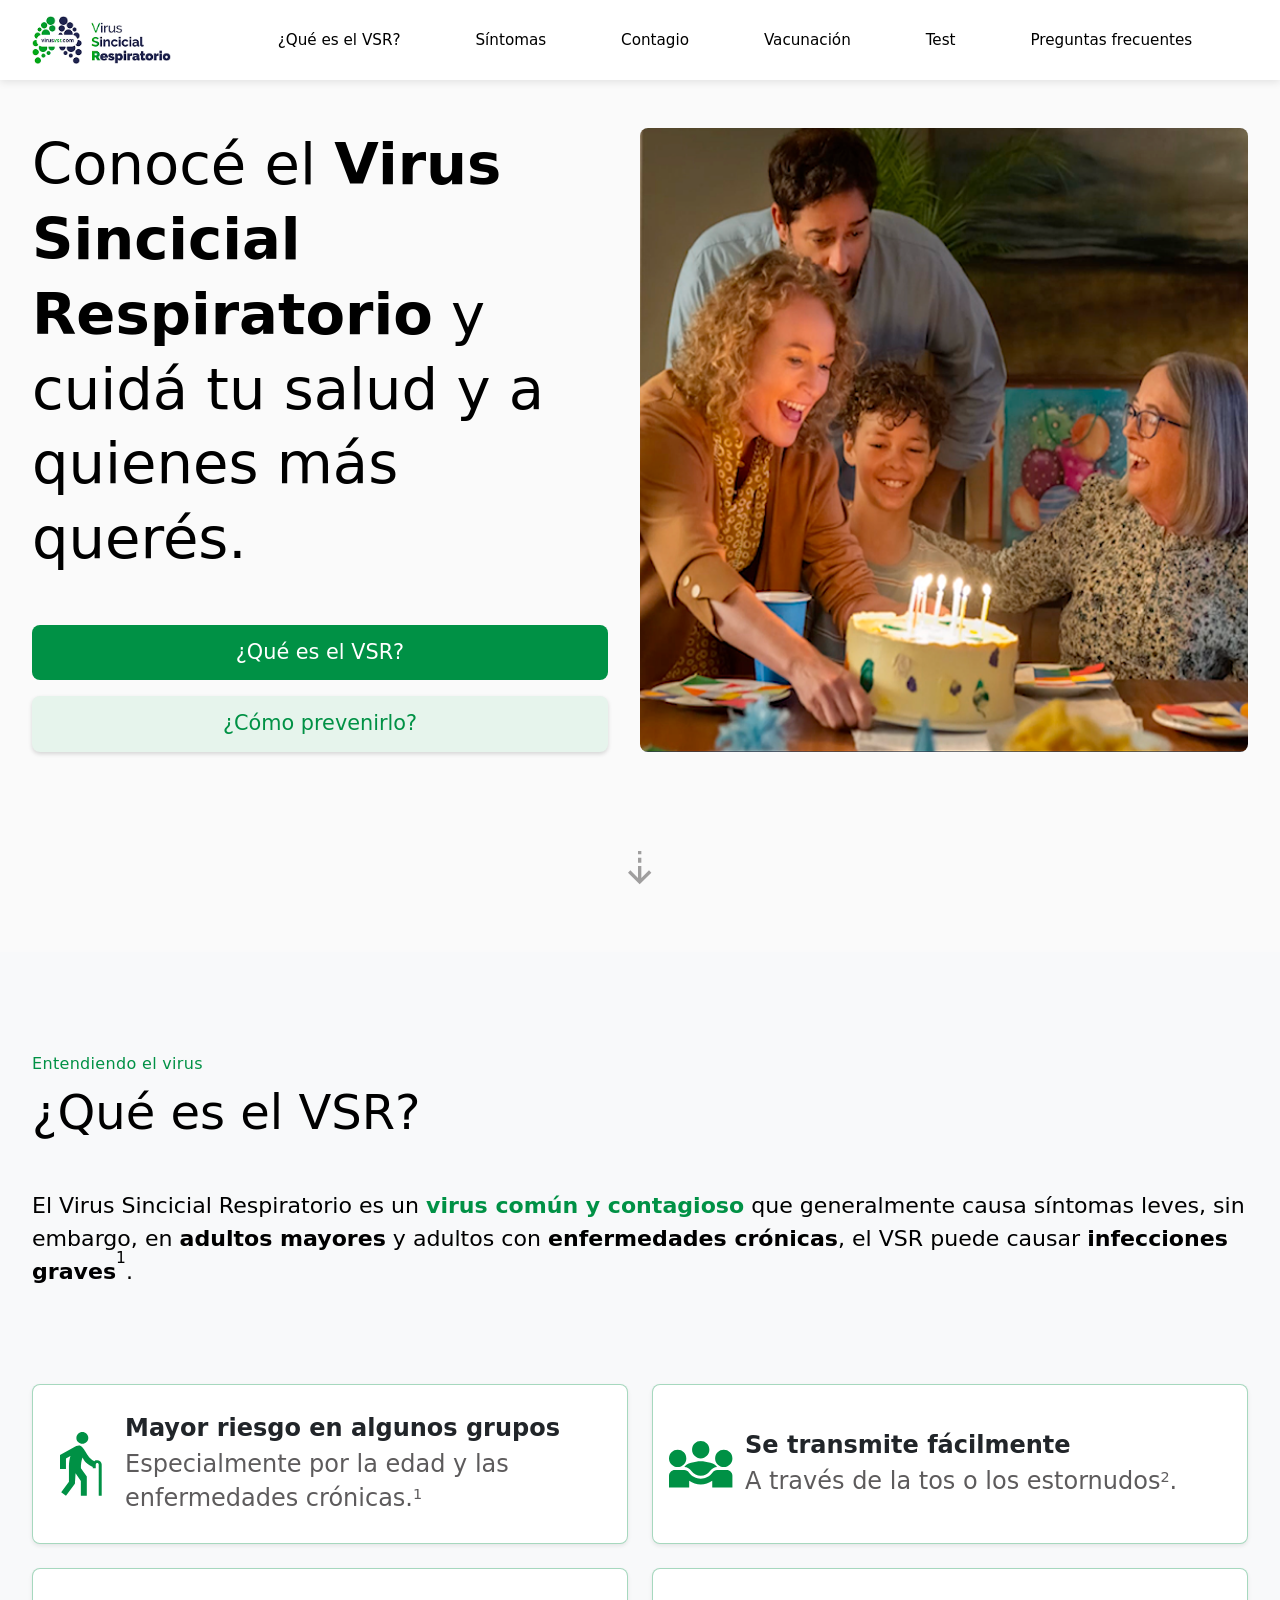
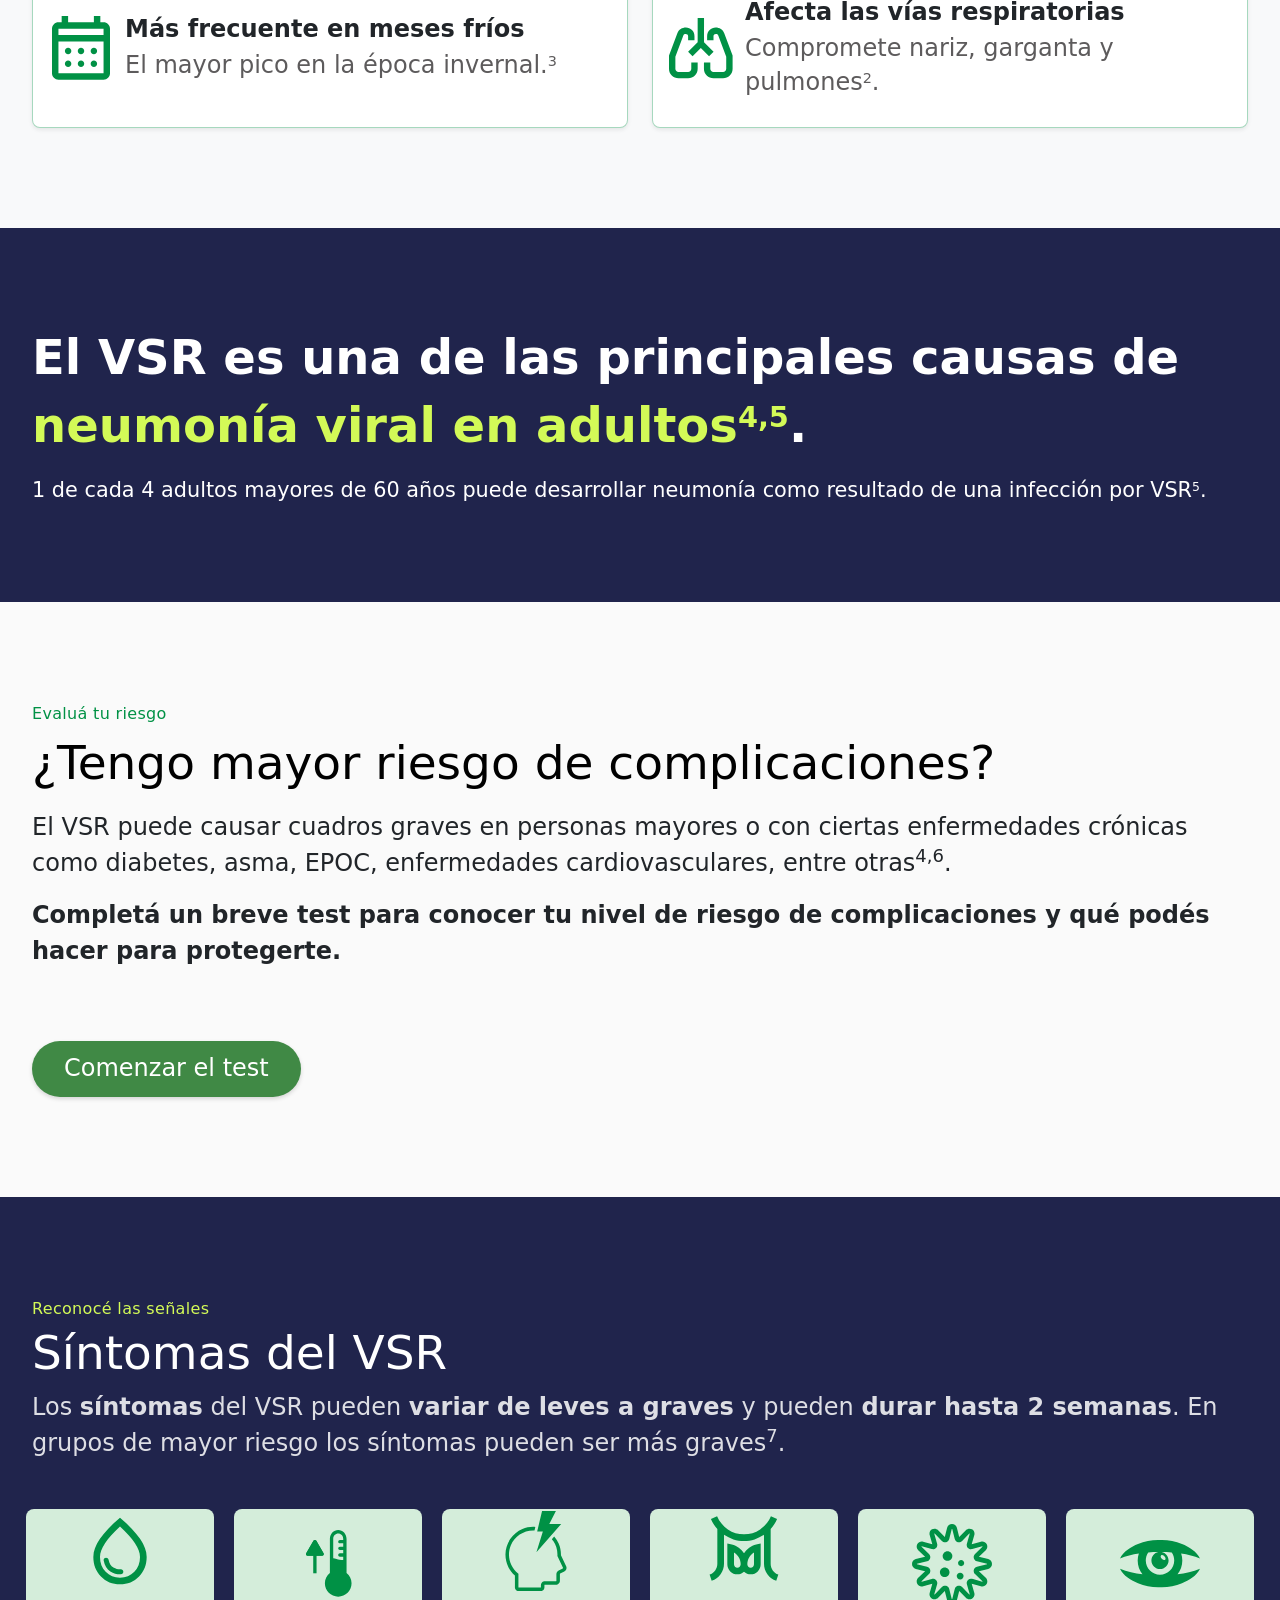
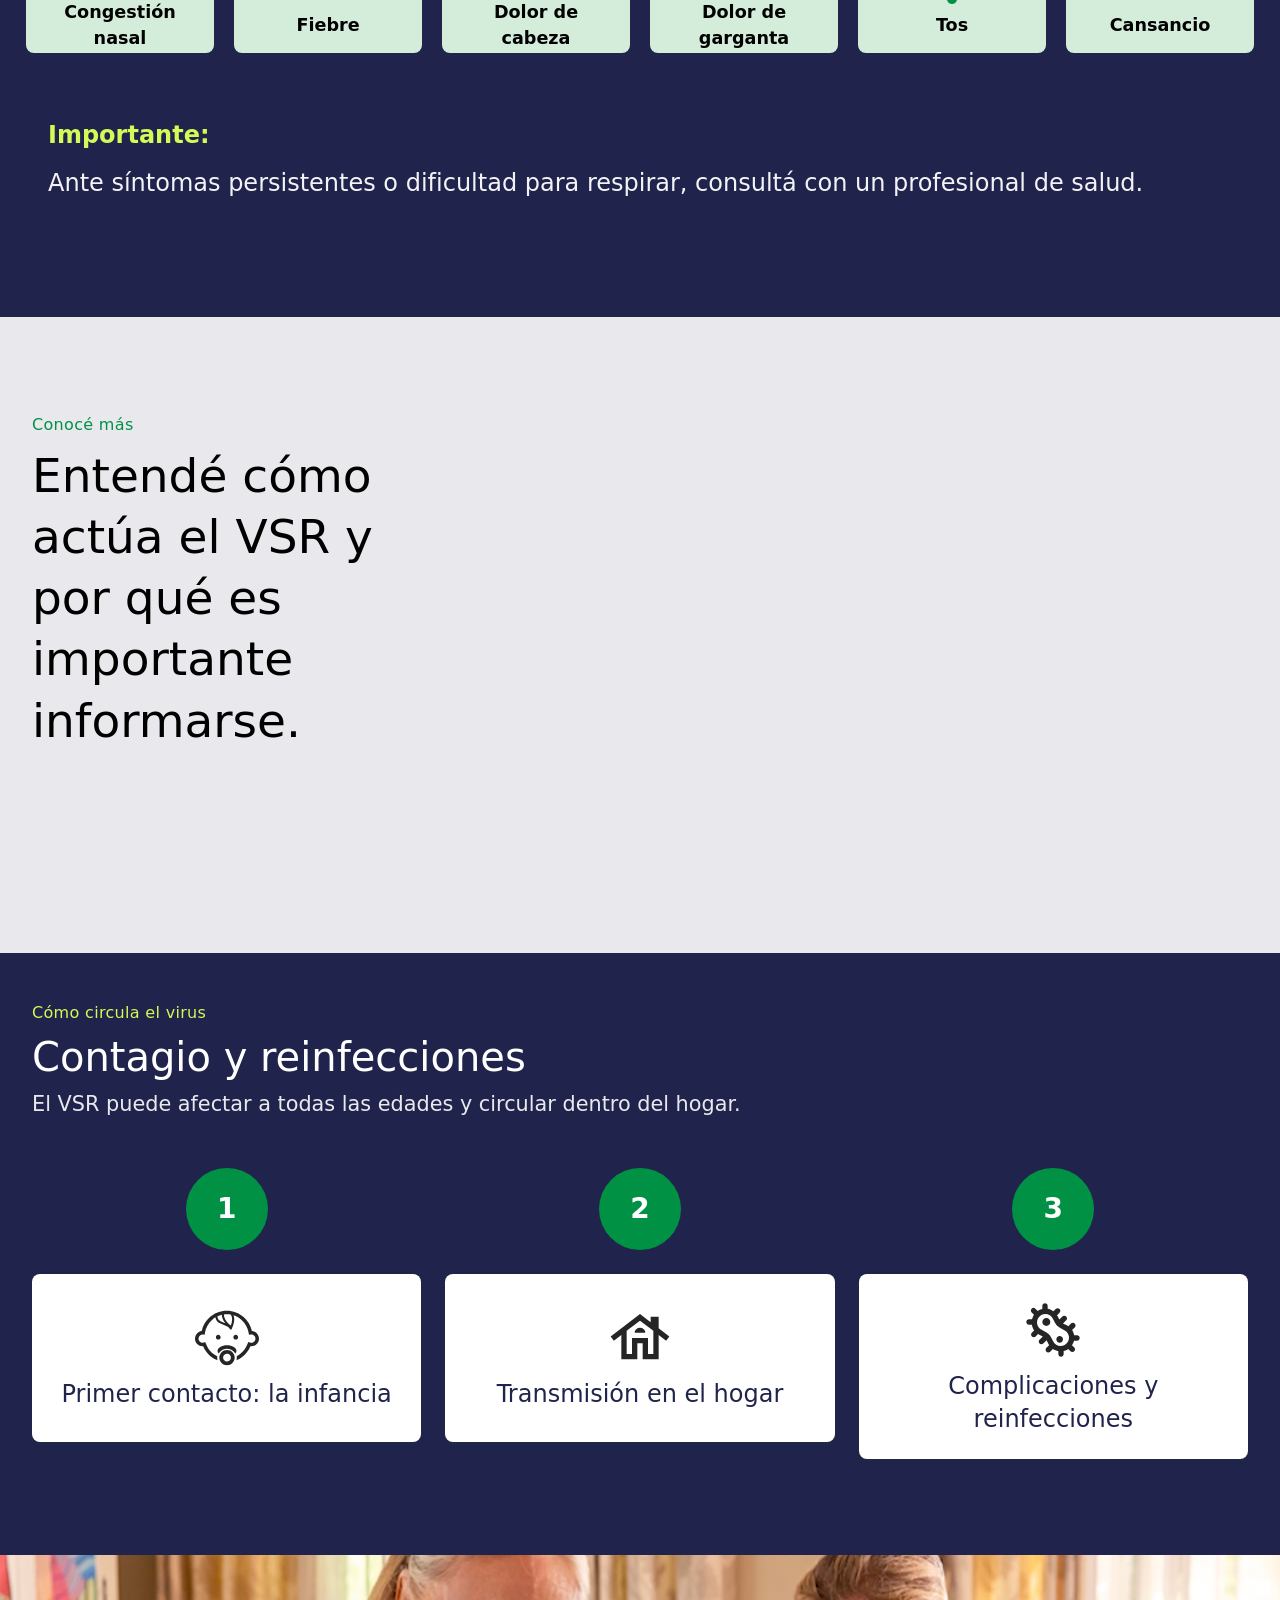
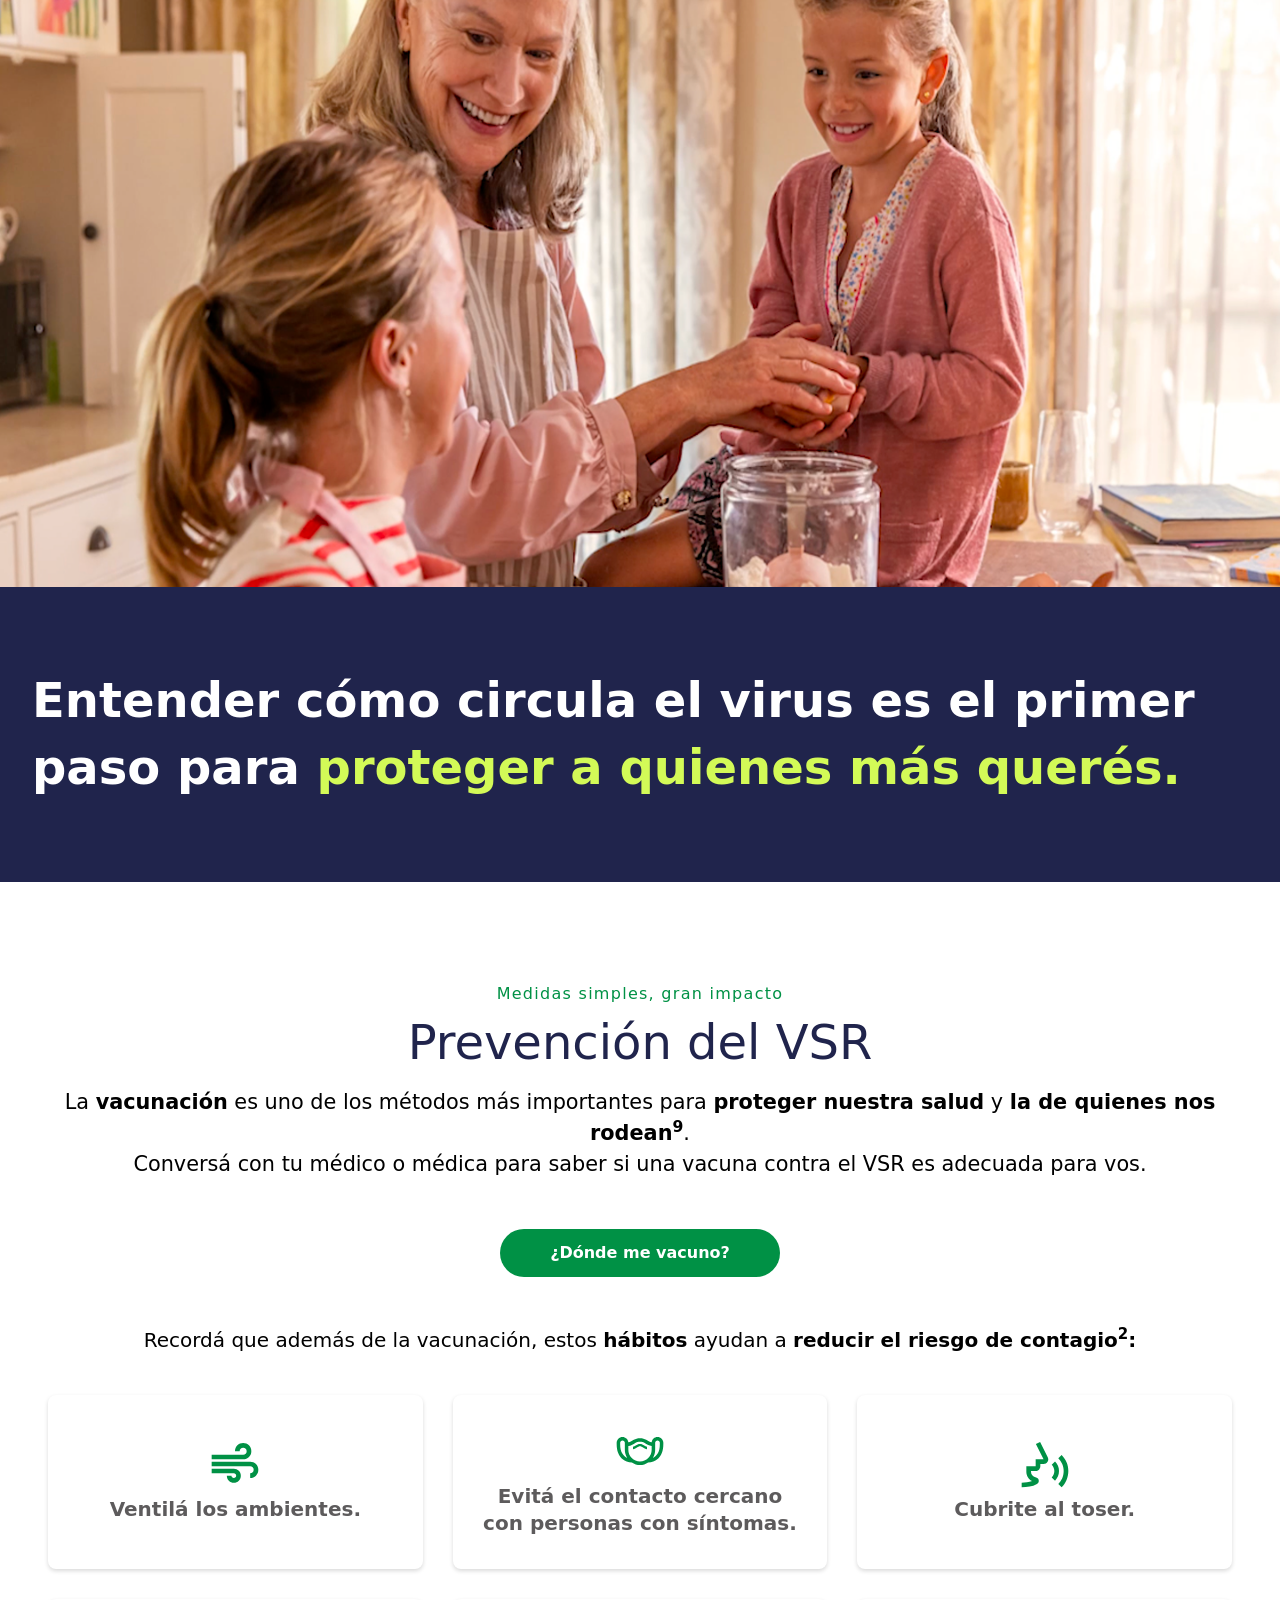
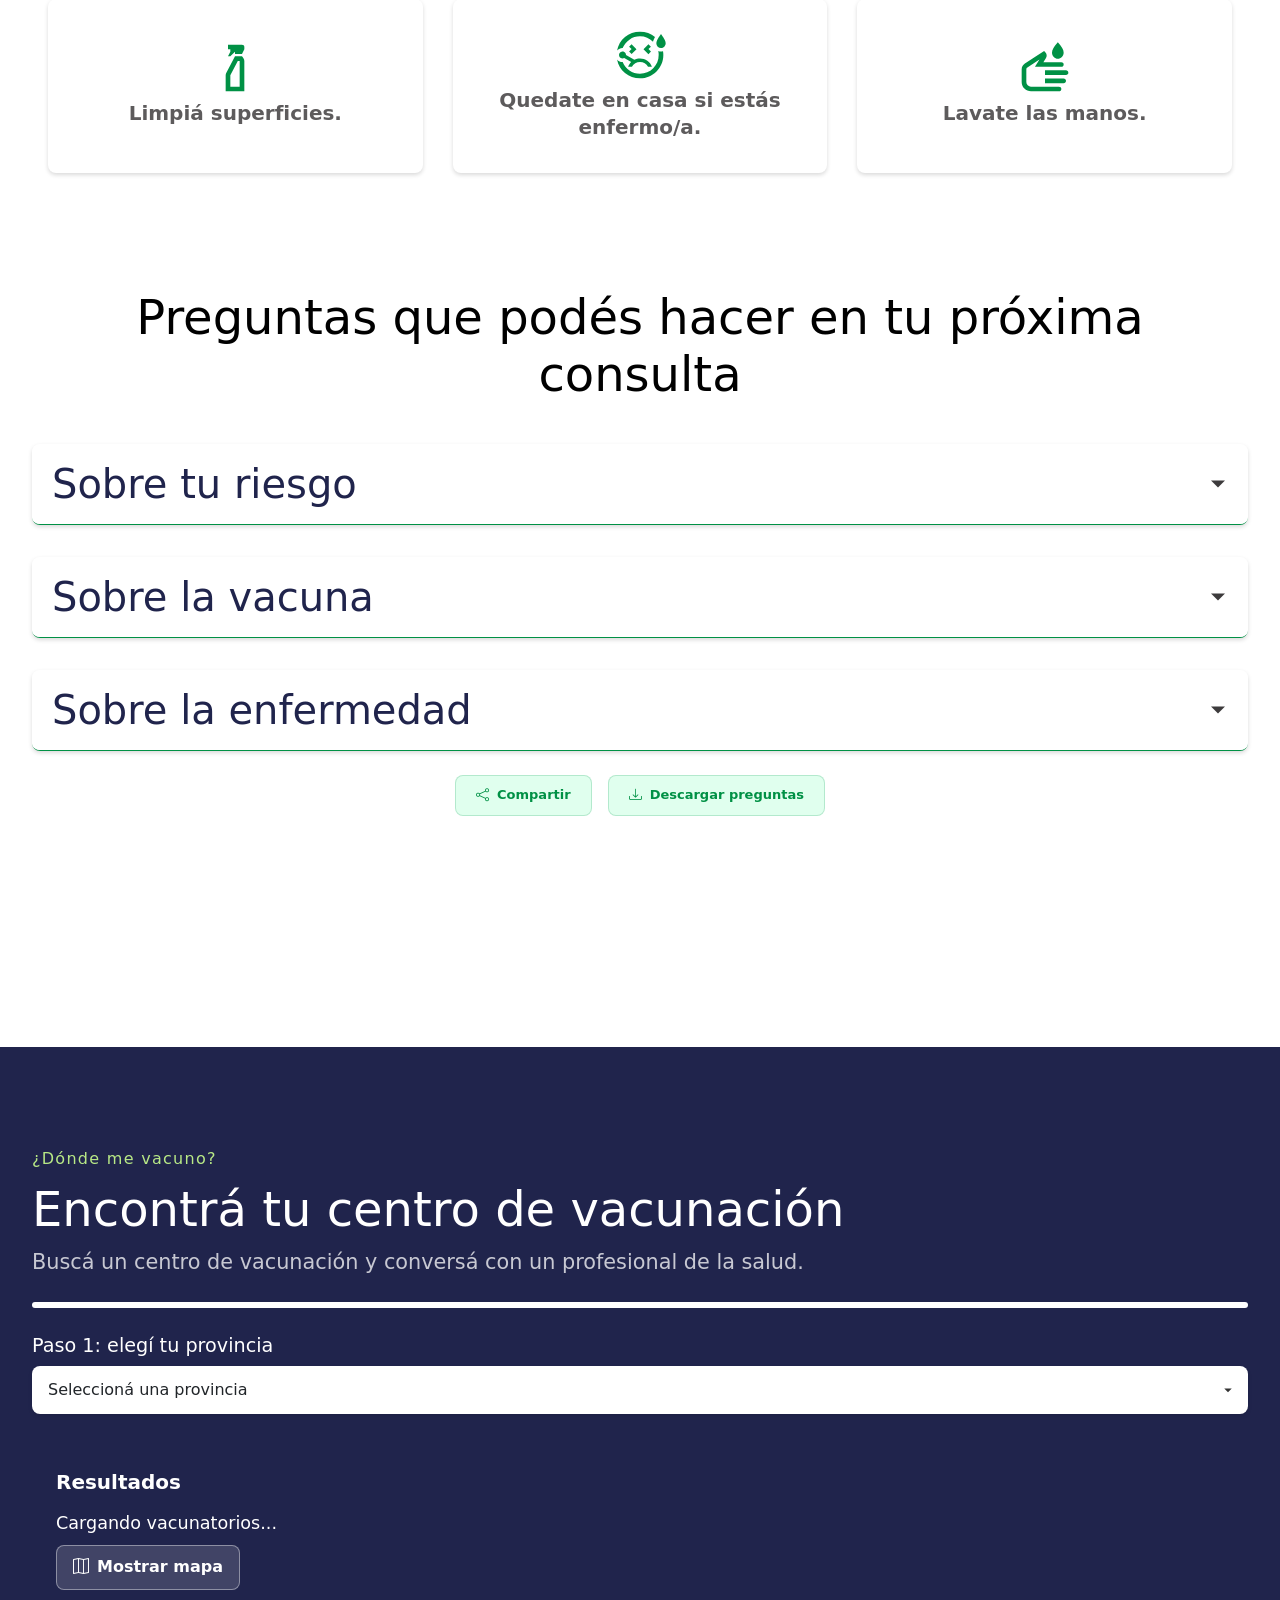
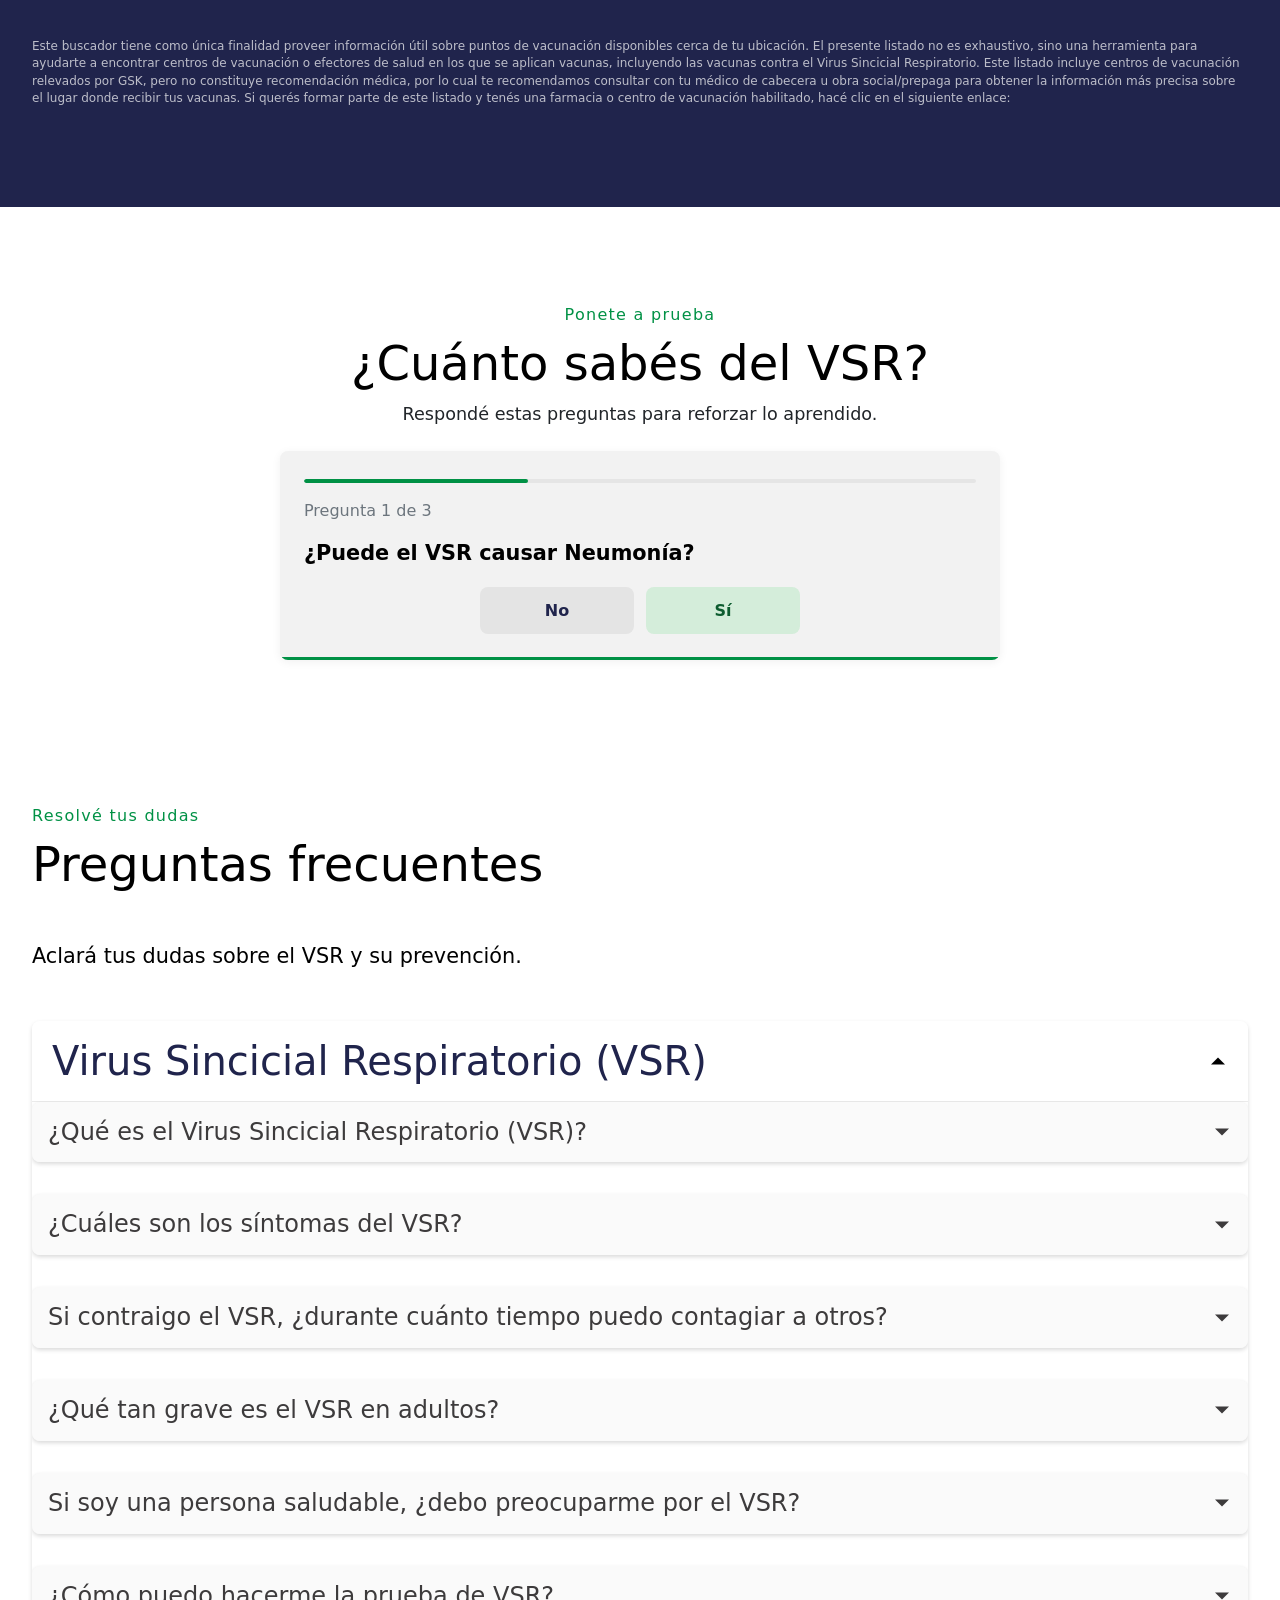
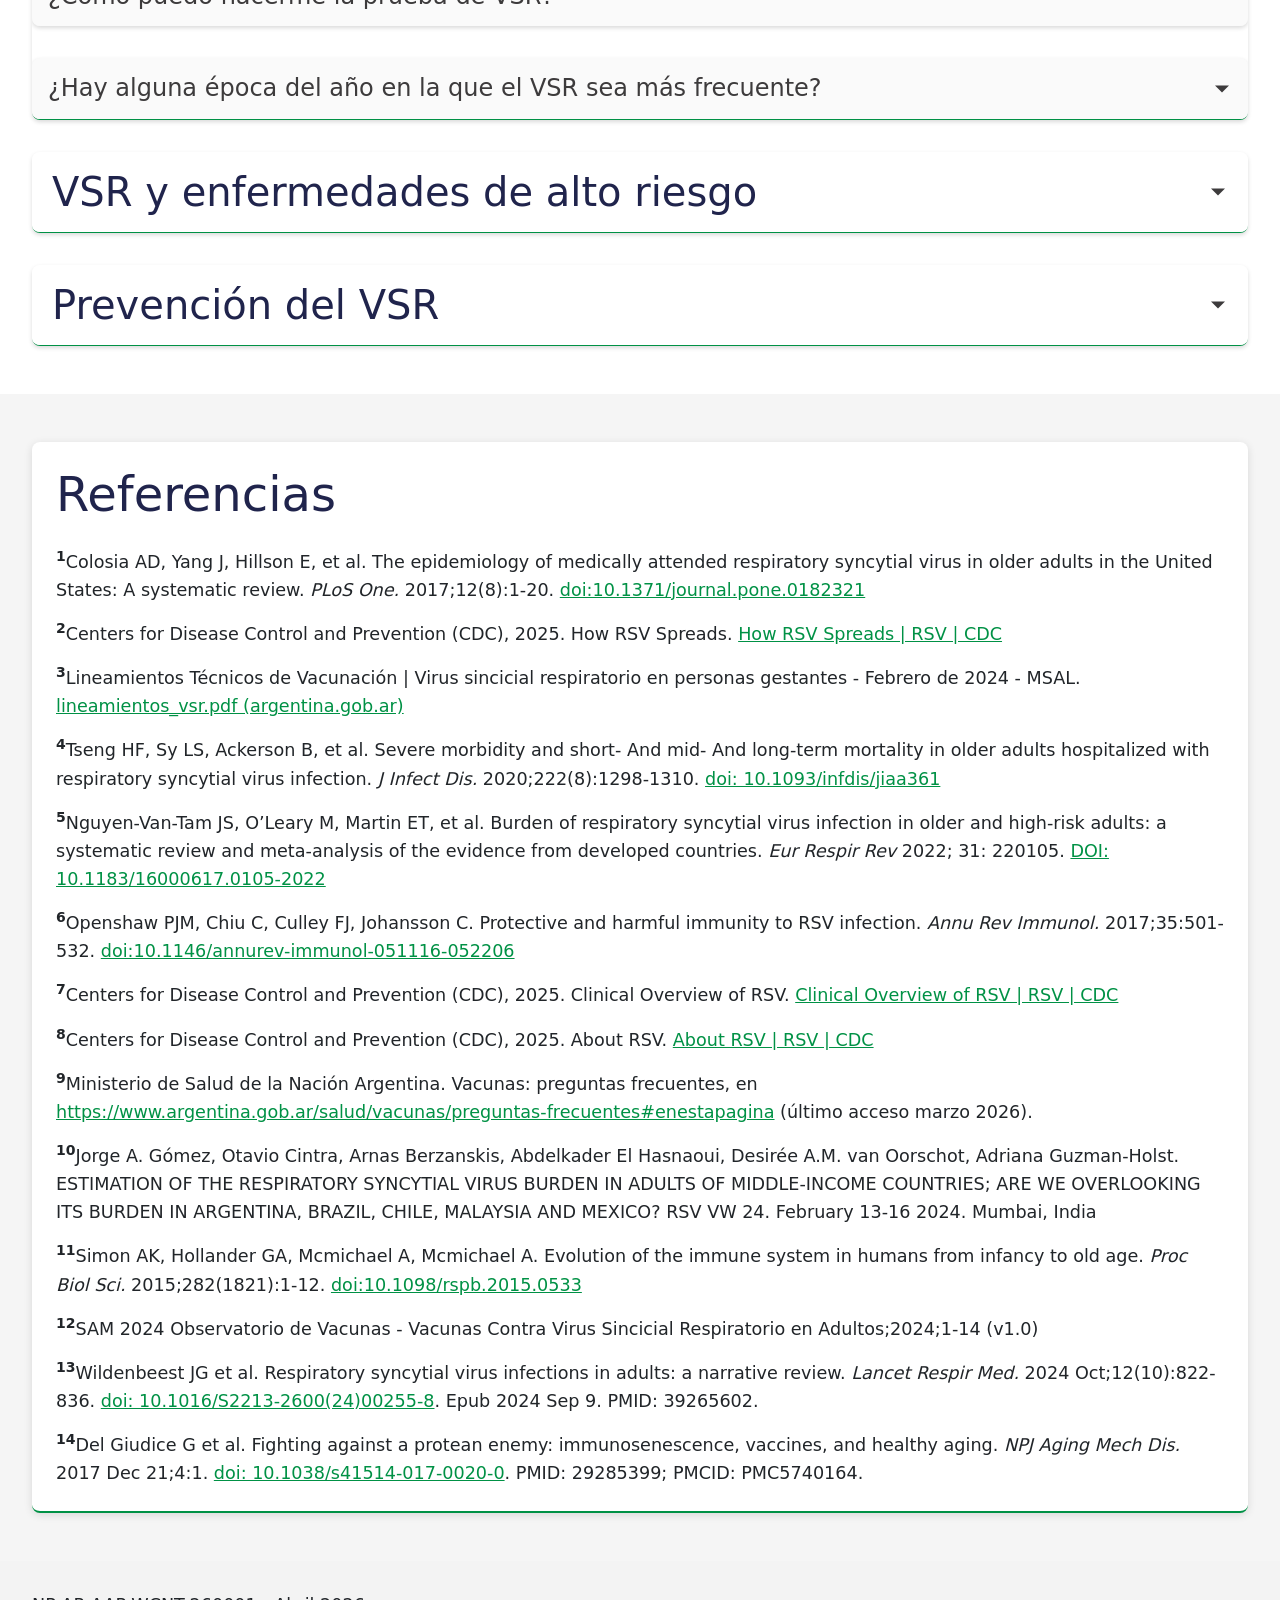
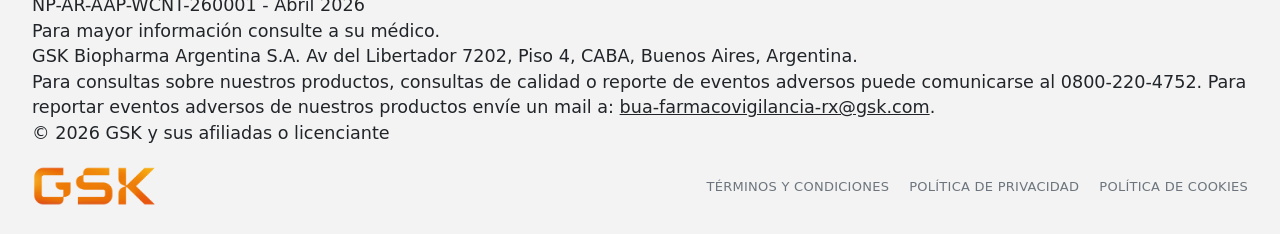
==== index.html @ ca11220e "correciones doc 16/04" ====
<!DOCTYPE html>
<html lang="es">
<head>
  <meta charset="UTF-8">
  <meta name="viewport" content="width=device-width, initial-scale=1.0">
  <title>VSR | Virus Sincicial Respiratorio</title>
  <link href="https://cdn.jsdelivr.net/npm/bootstrap@5.3.2/dist/css/bootstrap.min.css" rel="stylesheet">
  <link href="https://cdn.jsdelivr.net/npm/bootstrap-icons@1.11.1/font/bootstrap-icons.css" rel="stylesheet">
  <link rel="stylesheet" href="css/style.css">
</head>
<body>
  <!-- ========== HEADER CON LOGO ========== -->
  <header class="site-header">
    <div class="container site-header-inner d-flex align-items-center py-3">
      <a href="#" class="logo d-flex align-items-center text-decoration-none flex-shrink-0">
        <img src="assets/img/logo-principal-pc.png" alt="VSR - Virus Sincicial Respiratorio" class="logo-img d-block d-lg-none">
        <img src="assets/img/logo-principal-pc.png" alt="VSR - Virus Sincicial Respiratorio" class="logo-img logo-img-pc d-none d-lg-block">
      </a>
      <nav class="header-nav d-none d-lg-flex align-items-center" aria-label="Navegación principal">
        <a href="#que-es" class="header-nav-link">¿Qué es el VSR?</a>
        <a href="#sintomas" class="header-nav-link">Síntomas</a>
        <a href="#contagio" class="header-nav-link">Contagio</a>
        <a href="#vacunacion" class="header-nav-link">Vacunación</a>
        <a href="#evaluar-riesgo" class="header-nav-link">Test</a>
        <a href="#faq" class="header-nav-link">Preguntas frecuentes</a>
      </nav>
    </div>
    <div class="header-line"></div>
  </header>

  <!-- ========== BANNER / HERO MOBILE ========== -->
  <section class="banner-main d-lg-none">
    <div class="banner-bg" role="img" aria-label="Imagen de fondo del banner"></div>
    <div class="container banner-content">
      <div class="banner-box">
        <p class="banner-box-line mb-1">Este encuentro podría</p>
        <p class="banner-box-line mb-0">ser interrumpido por el <span class="banner-box-vsr">VSR</span></p>
      </div>
    </div>
  </section>

  <section class="section-below-banner d-lg-none">
    <div class="container py-4 py-md-5">
      <p class="intro-title mb-2">
        Conocé el <strong>Virus Sincicial Respiratorio</strong> y cuidá tu salud y a quienes más querés.
      </p>
      
      <div class="intro-buttons d-flex flex-column gap-3 mt-5">
        <a href="#que-es" class="btn btn-cta btn-cta-primary">¿Qué es el VSR?</a>
        <a href="#vacunacion" class="btn btn-cta-outline">¿Cómo prevenirlo?</a>
      </div>
    </div>
  </section>

  <!-- ========== HERO DESKTOP (solo PC) ========== -->
  <section class="hero-desktop d-none d-lg-block">
    <div class="container">
      <div class="row align-items-stretch g-0">
        <div class="col-lg-6 hero-desktop-left">
          <p class="intro-title mb-5">
            Conocé el <strong>Virus Sincicial Respiratorio</strong> y cuidá tu salud y a quienes más querés.
          </p>
          <div class="intro-buttons d-flex flex-column gap-3">
            <a href="#que-es" class="btn btn-cta btn-cta-primary">¿Qué es el VSR?</a>
            <a href="#vacunacion" class="btn btn-cta-outline">¿Cómo prevenirlo?</a>
          </div>
        </div>
        <div class="col-lg-6 hero-desktop-right">
          <div class="hero-desktop-img-wrap">
            <div class="hero-desktop-bg" role="img" aria-label="Familia"></div>
            <div class="hero-desktop-overlay">
              <p class="hero-desktop-overlay-text mb-0">Este encuentro podría ser interrumpido por el <strong class="text-vsr">VSR</strong></p>
            </div>
          </div>
        </div>
      </div>
    </div>
    <div class="hero-desktop-arrow-wrap">
      <a href="#que-es" class="hero-desktop-arrow-link" aria-label="Ir a la sección ¿Qué es el VSR?">
        <img src="assets/flecha-logo.svg" width="40" height="40" alt="" decoding="async">
      </a>
    </div>
  </section>

  <!-- ========== BLOQUE: ¿Qué es el VSR? ========== -->
  <section id="que-es" class="section-que-es py-5">
    <div class="container">
      <p class="que-es-label d-none d-lg-block mb-2">Entendiendo el virus</p>
      <h2 class="tabs-title mb-3">¿Qué es el VSR?</h2>
      <div class="que-es-content-wrap">
      <p class="tabs-text que-es-intro-text my-4 my-lg-5 mb-lg-4">
        El Virus Sincicial Respiratorio es un <strong class="que-es-text-green">virus común y contagioso</strong> que generalmente causa síntomas leves, sin embargo, en <strong>adultos mayores</strong> y adultos con <strong>enfermedades crónicas</strong>, el VSR puede causar <strong>infecciones graves</strong><sup>1</sup>.
      </p>
      <div class="que-es-cards">
        <div class="que-es-card rounded-3 p-3">
          <div class="que-es-card-icon"><img src="assets/img/icon-que-es-vsr/afecta.svg" alt=""></div>
          <div class="que-es-card-body">
            <h3 class="que-es-card-title mb-1">Afecta las vías respiratorias</h3>
            <p class="que-es-card-desc mb-0">Compromete nariz, garganta y pulmones<sup>2</sup>.</p>
          </div>
        </div>
        <div class="que-es-card rounded-3 p-3">
          <div class="que-es-card-icon"><img src="assets/img/icon-que-es-vsr/se-transmite.svg" alt=""></div>
          <div class="que-es-card-body">
            <h3 class="que-es-card-title mb-1">Se transmite fácilmente</h3>
            <p class="que-es-card-desc mb-0">A través de la tos o los estornudos<sup>2</sup>.</p>
          </div>
        </div>
        <div class="que-es-card rounded-3 p-3">
          <div class="que-es-card-icon"><img src="assets/img/icon-que-es-vsr/Vector.svg" alt=""></div>
          <div class="que-es-card-body">
            <h3 class="que-es-card-title mb-1">Mayor riesgo en algunos grupos</h3>
            <p class="que-es-card-desc mb-0">Especialmente por la edad y las enfermedades crónicas.<sup>1</sup></p>
          </div>
        </div>
        <div class="que-es-card rounded-3 p-3">
          <div class="que-es-card-icon"><img src="assets/img/icon-que-es-vsr/mas-frecuente.svg" alt=""></div>
          <div class="que-es-card-body">
            <h3 class="que-es-card-title mb-1">Más frecuente en meses fríos</h3>
            <p class="que-es-card-desc mb-0">El mayor pico en la época invernal.<sup>3</sup></p>
          </div>
        </div>
      </div>
      </div>
    </div>
  </section>

  <!-- ========== BLOQUE NEUMONÍA VSR ========== -->
  <section class="section-neumonia-vsr ">
    <div class="container">
      <p class="neumonia-vsr-destacado mb-3">
        El VSR es una de las principales causas de <span class="neumonia-vsr-highlight">neumonía viral en adultos<sup>4,5</sup></span>.
      </p>
      <p class="neumonia-vsr-texto mb-0">
        1 de cada 4 adultos mayores de 60 años puede desarrollar neumonía como resultado de una infección por VSR<sup>5</sup>.
      </p>
    </div>
  </section>

  <!-- ========== EVALUÁ TU RIESGO ========== -->
  <section class="section-evaluar-riesgo" id="evaluar-riesgo">
    <div class="container">
      <p class="evaluar-riesgo-label">Evaluá tu riesgo</p>
      <h2 class="evaluar-riesgo-title mb-3">¿Tengo mayor riesgo de complicaciones?</h2>
      <p class="evaluar-riesgo-text mb-3">
        El VSR puede causar cuadros graves en personas mayores o con ciertas enfermedades crónicas como diabetes, asma, EPOC, enfermedades cardiovasculares, entre otras<sup>4,6</sup>.
      </p>
      <p class="evaluar-riesgo-text fw-bold mb-4">
        Completá un breve test para conocer tu nivel de riesgo de complicaciones y qué podés hacer para protegerte.
      </p>
      <button type="button" class="btn btn-cta btn-evaluar-test mt-5" id="btnAbrirAutotest">Comenzar el test</button>
    </div>
  </section>

  <!-- ========== AUTOTEST (pop-up) ========== -->
  <div class="autotest-overlay" id="autotestOverlay" aria-hidden="true">
    <div class="autotest-modal" id="autotestModal" role="dialog" aria-labelledby="autotestHeadTitle" aria-modal="true">
      <button type="button" class="autotest-close" id="autotestClose" aria-label="Cerrar"><i class="bi bi-x-lg"></i></button>

      <!-- Pregunta 1: Edad (el modal abre aquí; la intro está en la sección Evaluá tu riesgo) -->
      <div class="autotest-step autotest-question" id="autotestQ1" data-step="q1">
        <div class="autotest-card-head">
          <div class="autotest-topbar"><span class="autotest-topbar-spacer" aria-hidden="true"></span></div>
          <p class="autotest-kicker">Test</p>
          <h2 class="autotest-card-title" id="autotestHeadTitle">¿Tengo mayor riesgo de complicaciones?</h2>
        </div>
        <div class="autotest-card-body">
          <div class="autotest-progressbar-wrap">
            <div class="autotest-progressbar" role="progressbar" aria-valuenow="1" aria-valuemin="1" aria-valuemax="3" aria-label="Progreso del test">
              <div class="autotest-progressbar-fill" style="width:33.33%"></div>
            </div>
            <p class="autotest-progress-label">Pregunta 1 de 3</p>
          </div>
          <h3 class="autotest-q-title">¿Cuántos años tenés?</h3>
          <div class="autotest-options">
            <label class="autotest-option"><input type="radio" name="autotest_edad" value="menos20"> Menos de 20</label>
            <label class="autotest-option"><input type="radio" name="autotest_edad" value="20-29"> 20 a 29</label>
            <label class="autotest-option"><input type="radio" name="autotest_edad" value="30-39"> 30 a 39</label>
            <label class="autotest-option"><input type="radio" name="autotest_edad" value="40-49"> 40 a 49</label>
            <label class="autotest-option"><input type="radio" name="autotest_edad" value="50-59"> 50 a 59</label>
            <label class="autotest-option"><input type="radio" name="autotest_edad" value="60-69"> 60 a 69</label>
            <label class="autotest-option"><input type="radio" name="autotest_edad" value="70-79"> 70 a 79</label>
            <label class="autotest-option"><input type="radio" name="autotest_edad" value="80mas"> 80 o más</label>
          </div>
        </div>
        <div class="autotest-card-footer">
          <button type="button" class="btn btn-cta autotest-btn-footer" id="autotestNext1" disabled>Siguiente</button>
        </div>
      </div>

      <!-- Pregunta 2: Enfermedades crónicas (múltiple) -->
      <div class="autotest-step autotest-question hidden" id="autotestQ2" data-step="q2">
        <div class="autotest-card-head">
          <div class="autotest-topbar">
            <button type="button" class="autotest-back" id="autotestBack2" aria-label="Volver"><i class="bi bi-arrow-left"></i></button>
          </div>
          <p class="autotest-kicker">Test</p>
          <h2 class="autotest-card-title">¿Tengo mayor riesgo de complicaciones?</h2>
        </div>
        <div class="autotest-card-body">
          <div class="autotest-progressbar-wrap">
            <div class="autotest-progressbar" role="progressbar" aria-valuenow="2" aria-valuemin="1" aria-valuemax="3" aria-label="Progreso del test">
              <div class="autotest-progressbar-fill" style="width:66.66%"></div>
            </div>
            <p class="autotest-progress-label">Pregunta 2 de 3</p>
          </div>
          <h3 class="autotest-q-title">¿Tenés alguna de estas enfermedades crónicas?</h3>
          <p class="autotest-q-hint">Podés elegir más de una opción.</p>
          <div class="autotest-options autotest-options-check">
            <label class="autotest-option"><input type="checkbox" name="autotest_enf" value="diabetes"> Diabetes</label>
            <label class="autotest-option"><input type="checkbox" name="autotest_enf" value="asma"> Asma</label>
            <label class="autotest-option"><input type="checkbox" name="autotest_enf" value="epoc"> EPOC</label>
            <label class="autotest-option"><input type="checkbox" name="autotest_enf" value="cardiovascular"> Enfermedad cardiovascular</label>
            <label class="autotest-option"><input type="checkbox" name="autotest_enf" value="renal"> Enfermedad renal</label>
            <label class="autotest-option"><input type="checkbox" name="autotest_enf" value="inmuno"> Sistema inmune debilitado (por tu enfermedad de base y/o por estar en tratamiento con medicamentos que comprometen tu sistema inmunológico)</label>
            <label class="autotest-option"><input type="checkbox" name="autotest_enf" value="otra"> Otra</label>
            <label class="autotest-option"><input type="checkbox" name="autotest_enf" value="ninguna"> No tengo ninguna</label>
          </div>
        </div>
        <div class="autotest-card-footer">
          <button type="button" class="btn btn-cta autotest-btn-footer" id="autotestNext2" disabled>Siguiente</button>
        </div>
      </div>

      <!-- Pregunta 3: Contacto con niños -->
      <div class="autotest-step autotest-question hidden" id="autotestQ3" data-step="q3">
        <div class="autotest-card-head">
          <div class="autotest-topbar">
            <button type="button" class="autotest-back" id="autotestBack3" aria-label="Volver"><i class="bi bi-arrow-left"></i></button>
          </div>
          <p class="autotest-kicker">Test</p>
          <h2 class="autotest-card-title">¿Tengo mayor riesgo de complicaciones?</h2>
        </div>
        <div class="autotest-card-body">
          <div class="autotest-progressbar-wrap">
            <div class="autotest-progressbar" role="progressbar" aria-valuenow="3" aria-valuemin="1" aria-valuemax="3" aria-label="Progreso del test">
              <div class="autotest-progressbar-fill" style="width:100%"></div>
            </div>
            <p class="autotest-progress-label">Pregunta 3 de 3</p>
          </div>
          <h3 class="autotest-q-title">¿Tenés contacto frecuente con niños pequeños (nietos, jardín de infantes, etc.)?</h3>
          <div class="autotest-options">
            <label class="autotest-option"><input type="radio" name="autotest_contacto" value="si"> Sí</label>
            <label class="autotest-option"><input type="radio" name="autotest_contacto" value="no"> No</label>
          </div>
        </div>
        <div class="autotest-card-footer">
          <button type="button" class="btn btn-cta autotest-btn-footer" id="autotestNext3" disabled>Ver resultados</button>
        </div>
      </div>

      <!-- Pantalla resultado (sin TEST ni título del cuestionario; solo resultado) -->
      <div class="autotest-step autotest-result hidden" id="autotestResult" data-step="result">
        <button type="button" class="autotest-back autotest-result-back" id="autotestBackResult" aria-label="Volver a la última pregunta"><i class="bi bi-arrow-left"></i></button>
        <div class="autotest-card-body autotest-result-body">
          <div class="autotest-result-hero" id="autotestResultHero">
            <div class="autotest-result-icon-ring" id="autotestResultIconRing" aria-hidden="true">
              <img src="" alt="" class="autotest-result-icon-img" id="autotestResultIconImg" width="28" height="28">
            </div>
            <p class="autotest-result-badge" id="autotestResultBadge"></p>
          </div>
          <div class="autotest-result-copy">
            <p class="autotest-result-section-label">Resultado de tu test</p>
            <h3 class="autotest-result-title" id="autotestResultTitle"></h3>
            <div class="autotest-result-text" id="autotestResultText"></div>
          </div>
        </div>
        <div class="autotest-card-footer autotest-result-footer">
          <button type="button" class="btn btn-cta autotest-btn-footer" id="autotestBtnSiguienteFinal">Continuar</button>
        </div>
      </div>

      <!-- Pantalla final (después de Continuar en resultado) -->
      <div class="autotest-step autotest-final hidden" id="autotestFinal" data-step="final">
        <div class="autotest-card-body autotest-final-body">
          <p class="autotest-final-tagline">Prevenir es cuidarse</p>
          <div class="autotest-final-rule" aria-hidden="true"></div>
          <h2 class="autotest-final-heading">Compartí este test con tus seres queridos.</h2>
          <p class="autotest-final-lead">La prevención empieza con la información.</p>
          <p class="autotest-final-text">Estar informado es el primer paso para cuidar tu salud y la de quienes más querés.</p>
        </div>
        <div class="autotest-card-footer autotest-final-footer">
          <button type="button" class="btn btn-cta autotest-btn-footer autotest-btn-footer--outline" id="autotestBtnRehacer">Volver a hacer el test</button>
          <button type="button" class="btn btn-cta autotest-btn-footer" id="autotestBtnCompartir">Compartir test</button>
        </div>
      </div>
    </div>
  </div>

  <!-- ========== RECONOCÉ LAS SEÑALES / SÍNTOMAS DEL VSR ========== -->
  <section id="sintomas" class="section-reconocer">
    <div class="container">
      <p class="reconocer-label">Reconocé las señales</p>
      <h2 class="reconocer-title mb-2">Síntomas del VSR</h2>
      <p class="reconocer-intro mb-4">
        Los <strong>síntomas</strong> del VSR pueden <strong>variar de leves a graves</strong> y pueden <strong>durar hasta 2 semanas</strong>. En grupos de mayor riesgo los síntomas pueden ser más graves<sup>7</sup>.
      </p>

      <div class="reconocer-card rounded-3 py-4 mb-4">
        <div class="row g-3 reconocer-sintomas-row">
          <div class="col-6 col-lg-2 text-center reconocer-sintoma-item">
            <div class="reconocer-icon mb-2"><img src="assets/img/icon-sintomas-vsr/goteo.svg" alt=""></div>
            <p class="reconocer-sintoma mb-0">Congestión nasal</p>
          </div>
          <div class="col-6 col-lg-2 text-center reconocer-sintoma-item">
            <div class="reconocer-icon mb-2"><img src="assets/img/icon-sintomas-vsr/fiebre.svg" alt=""></div>
            <p class="reconocer-sintoma mb-0">Fiebre</p>
          </div>
          <div class="col-6 col-lg-2 text-center reconocer-sintoma-item">
            <div class="reconocer-icon mb-2"><img src="assets/img/icon-sintomas-vsr/dolor-cabeza.svg" alt=""></div>
            <p class="reconocer-sintoma mb-0">Dolor de cabeza</p>
          </div>
          <div class="col-6 col-lg-2 text-center reconocer-sintoma-item">
            <div class="reconocer-icon mb-2"><img src="assets/img/icon-sintomas-vsr/dolor-garganta.svg" alt=""></div>
            <p class="reconocer-sintoma mb-0">Dolor de garganta</p>
          </div>
          <div class="col-6 col-lg-2 text-center reconocer-sintoma-item">
            <div class="reconocer-icon mb-2"><img src="assets/img/icon-sintomas-vsr/congestion.svg" alt=""></div>
            <p class="reconocer-sintoma mb-0">Tos</p>
          </div>
          <div class="col-6 col-lg-2 text-center reconocer-sintoma-item">
            <div class="reconocer-icon mb-2"><img src="assets/img/icon-sintomas-vsr/Ojo.svg" alt=""></div>
            <p class="reconocer-sintoma mb-0">Cansancio</p>
          </div>
        </div>
      </div>

      <div class="reconocer-aviso rounded-3 p-3">
        <p class="reconocer-aviso-titulo mb-2">Importante:</p>
        <p class="reconocer-aviso-texto mb-0">
          Ante síntomas persistentes o dificultad para respirar, consultá con un profesional de salud.
        </p>
      </div>
    </div>
  </section>

  <!-- ========== MIRA EL VIDEO ========== -->
  <section class="section-video-contagio py-5">
    <div class="container my-5">
      <div class="video-section-wrap">
        <div class="video-section-text">
          <p class="section-video-label">Conocé más</p>
          <h2 class="section-video-title mb-0">Entendé cómo actúa el VSR y por qué es importante informarse.</h2>
        </div>
        <div class="video-section-player">
          <div class="ratio ratio-16x9 rounded overflow-hidden">
            <iframe src="https://www.youtube.com/embed/qp6WqCGRyjQ" title="Video: Virus Sincicial Respiratorio" allow="accelerometer; autoplay; clipboard-write; encrypted-media; gyroscope; picture-in-picture; web-share" allowfullscreen></iframe>
          </div>
        </div>
      </div>
    </div>
  </section>

  <!-- ========== CONTAGIO Y REINFECCIONES ========== -->
  <section id="contagio" class="section-contagio py-5">
    <div class="container">
      <p class="section-contagio-label">Cómo circula el virus</p>
      <h2 class="section-contagio-title mb-2">Contagio y reinfecciones</h2>
      <p class="section-contagio-intro mb-4">El VSR puede afectar a todas las edades y circular dentro del hogar.</p>

      <div class="contagio-flow my-5">
        <div class="contagio-flow-item">
          <span class="contagio-flow-badge contagio-flow-badge-outside d-none d-lg-inline-flex" aria-hidden="true">1</span>
          <div class="contagio-flow-card contagio-card-flip rounded-3 position-relative">
            <div class="contagio-flip-inner">
              <div class="contagio-card-front rounded-3 position-relative">
                <button type="button" class="contagio-flow-link contagio-ver-mas d-lg-none" aria-label="Ver más">Ver más</button>
                <div class="contagio-flow-icon">
                  <img src="assets/img/contagios-reinfecciones/bebe.svg" alt="">
                </div>
                <h3 class="contagio-flow-title mb-0">Primer contacto: la infancia</h3>
              </div>
              <div class="contagio-card-back rounded-3">
                <button type="button" class="contagio-flow-link contagio-ver-menos d-lg-none" aria-label="Ver menos">Ver menos</button>
                <p class="contagio-card-back-text mb-0">La mayoría de las personas contrae VSR en la infancia. En <strong>guarderías</strong> y <strong>escuelas</strong>, el virus se <strong>transmite</strong> con facilidad <sup>2</sup>.</p>
              </div>
            </div>
          </div>
        </div>
        <div class="contagio-arrow text-center py-2"><img src="assets/img/contagios-reinfecciones/flecha-abajo.svg" alt="" class="contagio-arrow-img"></div>

        <div class="contagio-flow-item">
          <span class="contagio-flow-badge contagio-flow-badge-outside d-none d-lg-inline-flex" aria-hidden="true">2</span>
          <div class="contagio-flow-card contagio-card-flip rounded-3 position-relative">
            <div class="contagio-flip-inner">
              <div class="contagio-card-front rounded-3 position-relative">
                <button type="button" class="contagio-flow-link contagio-ver-mas d-lg-none" aria-label="Ver más">Ver más</button>
                <div class="contagio-flow-icon">
                  <img src="assets/img/contagios-reinfecciones/en-el-hogar.svg" alt="">
                </div>
                <h3 class="contagio-flow-title mb-0">Transmisión en el hogar</h3>
              </div>
              <div class="contagio-card-back rounded-3">
                <button type="button" class="contagio-flow-link contagio-ver-menos d-lg-none" aria-label="Ver menos">Ver menos</button>
                <p class="contagio-card-back-text mb-0">Los niños pueden llevar el virus a casa. En el hogar, <strong>adultos mayores</strong> y personas con <strong>enfermedades crónicas</strong> pueden tener mayor riesgo de <strong>complicaciones</strong><sup>2</sup>.</p>
              </div>
            </div>
          </div>
        </div>
        <div class="contagio-arrow text-center py-2"><img src="assets/img/contagios-reinfecciones/flecha-abajo.svg" alt="" class="contagio-arrow-img"></div>

        <div class="contagio-flow-item">
          <span class="contagio-flow-badge contagio-flow-badge-outside d-none d-lg-inline-flex" aria-hidden="true">3</span>
          <div class="contagio-flow-card contagio-card-flip rounded-3 position-relative">
            <div class="contagio-flip-inner">
              <div class="contagio-card-front rounded-3 position-relative">
                <button type="button" class="contagio-flow-link contagio-ver-mas d-lg-none" aria-label="Ver más">Ver más</button>
                <div class="contagio-flow-icon">
                  <img src="assets/img/contagios-reinfecciones/reinfecciones.svg" alt="">
                </div>
                <h3 class="contagio-flow-title mb-0">Complicaciones y reinfecciones</h3>
              </div>
              <div class="contagio-card-back rounded-3">
                <button type="button" class="contagio-flow-link contagio-ver-menos d-lg-none" aria-label="Ver menos">Ver menos</button>
                <p class="contagio-card-back-text mb-0">En algunos casos el <strong>VSR</strong> puede provocar <strong>bronquiolitis</strong> o <strong>neumonía</strong>. Además, puede presentarse más de una vez a lo largo de la vida <sup>7</sup>.</p>
              </div>
            </div>
          </div>
        </div>
      </div>
    </div>
  </section>

  <!-- ========== ENTENDER CÓMO CIRCULA ========== -->
  <section class="section-entender-circula">
    <div class="section-entender-foto position-relative">
      <img src="assets/img/entender-como-circula.png" alt="" class="section-entender-img d-lg-none">
      <img src="assets/img/imagen-pc.png" alt="" class="section-entender-img section-entender-img-pc d-none d-lg-block">
      <div class="section-entender-overlay d-none d-lg-flex">
        <span>Este encuentro podría<br>ser interrumpido por el <span class="entender-overlay-vsr">VSR</span></span>
      </div>
    </div>
    <div class="section-entender-texto">
      <div class="container">
        <p class="section-entender-frase mb-0">
          Entender cómo circula el virus es el primer paso para <span class="entender-highlight">proteger a quienes más querés.</span>
        </p>
      </div>
    </div>
  </section>

  <!-- ========== PREVENCIÓN DEL VSR ========== -->
  <section id="vacunacion" class="section-prevencion">
    <div class="container">
      <p class="prevencion-label">Medidas simples, gran impacto</p>
      <h2 class="prevencion-title mb-3">Prevención del VSR</h2>
      <p class="prevencion-intro mb-4">
        La <strong>vacunación</strong> es uno de los métodos más importantes para <strong>proteger nuestra salud</strong> y <strong>la de quienes nos rodean<sup>9</sup></strong>.
        <br>
        Conversá con tu médico o médica para saber si una vacuna contra el VSR es adecuada para vos.
      </p>
      
      <div class="text-center my-5 prevencion-btn-wrap">
        <a href="#donde-vacuno" class="btn btn-cta btn-evaluar-test w-100 text-center">¿Dónde me vacuno?</a>
      </div>

      <p class="prevencion-habitos-intro mb-4">Recordá que además de la vacunación, estos <strong>hábitos</strong> ayudan a <strong>reducir el riesgo de contagio<sup>2</sup>:</strong></p>
      <div class="prevencion-habitos-block rounded-3 p-3 mb-4">
        <div class="row g-4 mb-0">
          <div class="col-6 col-lg-4">
            <div class="prevencion-habito text-center">
              <div class="prevencion-habito-icon mb-2"><img src="assets/iconos-prevencion/ventila.svg" alt=""></div>
              <p class="prevencion-habito-text mb-0">Ventilá los ambientes.</p>
            </div>
          </div>
          <div class="col-6 col-lg-4">
            <div class="prevencion-habito text-center">
              <div class="prevencion-habito-icon mb-2"><img src="assets/iconos-prevencion/cambiar-contacto.svg" alt=""></div>
              <p class="prevencion-habito-text mb-0">Evitá el contacto cercano con personas con síntomas.</p>
            </div>
          </div>
          <div class="col-6 col-lg-4">
            <div class="prevencion-habito text-center">
              <div class="prevencion-habito-icon mb-2"><img src="assets/iconos-prevencion/cubrite-toser.svg" alt=""></div>
              <p class="prevencion-habito-text mb-0">Cubrite al toser.</p>
            </div>
          </div>
          <div class="col-6 col-lg-4">
            <div class="prevencion-habito text-center">
              <div class="prevencion-habito-icon mb-2"><img src="assets/iconos-prevencion/limpia-superficie.svg" alt=""></div>
              <p class="prevencion-habito-text mb-0">Limpiá superficies.</p>
            </div>
          </div>
          <div class="col-6 col-lg-4">
            <div class="prevencion-habito text-center">
              <div class="prevencion-habito-icon mb-2"><img src="assets/iconos-prevencion/quedate-casa.svg" alt=""></div>
              <p class="prevencion-habito-text mb-0">Quedate en casa si estás enfermo/a.</p>
            </div>
          </div>
          <div class="col-6 col-lg-4">
            <div class="prevencion-habito text-center">
              <div class="prevencion-habito-icon mb-2"><img src="assets/iconos-prevencion/lavate-manos.svg" alt=""></div>
              <p class="prevencion-habito-text mb-0">Lavate las manos.</p>
            </div>
          </div>
        </div>
      </div>

      

      <div class="prevencion-consulta-proxima-bloque">
      <h2 class="faq-title">Preguntas que podés hacer en tu próxima consulta</h2>

      <div class="accordion accordion-faq" id="accordionConsultaProxima">
        <div class="accordion-item faq-category-item">
          <h3 class="accordion-header">
            <button class="accordion-button collapsed faq-category-btn" type="button" data-bs-toggle="collapse" data-bs-target="#consultaCollapseRiesgo" aria-expanded="false" aria-controls="consultaCollapseRiesgo">Sobre tu riesgo</button>
          </h3>
          <div id="consultaCollapseRiesgo" class="accordion-collapse collapse" data-bs-parent="#accordionConsultaProxima">
            <div class="accordion-body">
              <ul class="faq-prevencion-lista mb-0">
                <li>Como adulto mayor o persona con enfermedad crónica, ¿debo preocuparme por el VSR?</li>
                <li>¿Cuál es mi riesgo de complicaciones?</li>
                <li>¿Cómo podría afectar mi enfermedad crónica?</li>
              </ul>
            </div>
          </div>
        </div>
        <div class="accordion-item faq-category-item">
          <h3 class="accordion-header">
            <button class="accordion-button collapsed faq-category-btn" type="button" data-bs-toggle="collapse" data-bs-target="#consultaCollapseVacuna" aria-expanded="false" aria-controls="consultaCollapseVacuna">Sobre la vacuna</button>
          </h3>
          <div id="consultaCollapseVacuna" class="accordion-collapse collapse" data-bs-parent="#accordionConsultaProxima">
            <div class="accordion-body">
              <ul class="faq-prevencion-lista mb-0">
                <li>¿Es adecuada para mí una vacuna contra el VSR?</li>
                <li>¿Puedo aplicarla junto con otras vacunas?</li>
                <li>¿Qué otras vacunas son importantes en esta etapa de mi vida?</li>
              </ul>
            </div>
          </div>
        </div>
        <div class="accordion-item faq-category-item">
          <h3 class="accordion-header">
            <button class="accordion-button collapsed faq-category-btn" type="button" data-bs-toggle="collapse" data-bs-target="#consultaCollapseEnfermedad" aria-expanded="false" aria-controls="consultaCollapseEnfermedad">Sobre la enfermedad</button>
          </h3>
          <div id="consultaCollapseEnfermedad" class="accordion-collapse collapse" data-bs-parent="#accordionConsultaProxima">
            <div class="accordion-body">
              <ul class="faq-prevencion-lista mb-0">
                <li>¿Qué síntomas puedo tener si contraigo VSR?</li>
                <li>¿Cómo se contagia el VSR?</li>
                <li>¿Pude haber tenido una infección por VSR en el pasado?</li>
              </ul>
            </div>
          </div>
        </div>
      </div>

      <div class="prevencion-consulta-btns d-flex flex-wrap gap-3 justify-content-center mt-4">
        <button type="button" class="btn-prevencion-consulta" id="btnCompartirPreguntas"><i class="bi bi-share me-2"></i>Compartir</button>
        <button type="button" class="btn-prevencion-consulta" id="btnDescargarPreguntas"><i class="bi bi-download me-2"></i>Descargar preguntas</button>
      </div>
      <p class="prevencion-preguntas-aviso text-muted small mt-2 mb-0" id="avisoPreguntasConsulta" aria-live="polite"></p>
      </div>
    </div>
  </section>

  <!-- ========== ¿DÓNDE ME VACUNO? (mapa de centros) ========== -->
  <section id="donde-vacuno" class="section-donde-vacuno section-donde-vacuno-mapa">
    <div class="container container-donde-vacuno-header">
      <p class="donde-vacuno-label">¿Dónde me vacuno?</p>
      <h2 class="donde-vacuno-title mb-2">Encontrá tu centro de vacunación</h2>
      <p class="donde-vacuno-intro mb-4">Buscá un centro de vacunación y conversá con un profesional de la salud.</p>

      <div class="donde-vacuno-progress mb-4" id="dondeVacunoProgress">
        <div class="donde-vacuno-progress-bar" id="dondeVacunoProgressBar" role="progressbar" aria-valuenow="0" aria-valuemin="0" aria-valuemax="100" style="width: 0%"></div>
      </div>

      <div class="donde-vacuno-filtros">
        <div class="donde-vacuno-grupo-filtro" id="dondeVacunoPaso1" data-paso="1">
          <label for="filtroProvincia" class="donde-vacuno-paso">Paso 1: elegí tu provincia</label>
          <select id="filtroProvincia" class="form-select donde-vacuno-select" aria-label="Seleccionar provincia" required>
            <option value="">Seleccioná una provincia</option>
          </select>
        </div>
        <div class="donde-vacuno-grupo-filtro donde-vacuno-paso-oculto" id="dondeVacunoPaso2" data-paso="2">
          <label for="filtroLocalidad" class="donde-vacuno-paso">Paso 2: elegí tu localidad</label>
          <select id="filtroLocalidad" class="form-select donde-vacuno-select" aria-label="Seleccionar localidad">
            <option value="">Seleccioná una localidad</option>
          </select>
        </div>
        <div class="donde-vacuno-grupo-filtro donde-vacuno-paso-oculto" id="dondeVacunoPaso3" data-paso="3">
          <label for="filtroBarrio" class="donde-vacuno-paso">Paso 3: elegí tu barrio</label>
          <select id="filtroBarrio" class="form-select donde-vacuno-select" aria-label="Seleccionar barrio">
            <option value="">Seleccioná un barrio</option>
          </select>
        </div>
        <div class="donde-vacuno-grupo-filtro donde-vacuno-paso-oculto" id="dondeVacunoPaso4" data-paso="4">
          <label for="filtroTipo" class="donde-vacuno-paso">Paso 4: elegí dónde querés vacunarte</label>
          <select id="filtroTipo" class="form-select donde-vacuno-select" aria-label="Tipo de centro">
            <option value="">Todos</option>
            <option value="farmacia">Farmacia</option>
            <option value="hospital">Hospital</option>
            <option value="vacunatorio">Vacunatorio</option>
          </select>
        </div>
      </div>
    </div>

    <div class="container">
      <div class="donde-vacuno-contenedor">
        <div class="donde-vacuno-panel-resultados">
          <div class="donde-vacuno-resultados-header">
            <h3 class="donde-vacuno-resultados-titulo">Resultados</h3>
          </div>
          <div id="listaResultados" class="donde-vacuno-lista-resultados">
            <div class="donde-vacuno-loading">Cargando vacunatorios...</div>
          </div>
          <div class="donde-vacuno-acciones-mapa">
            <button type="button" class="btn btn-donde-vacuno-mapa" id="btnMostrarMapa" aria-label="Mostrar mapa">
              <i class="bi bi-map"></i> Mostrar mapa
            </button>
          </div>
        </div>
        <div class="donde-vacuno-panel-mapa" id="panelMapa">
          <div id="mapa" class="donde-vacuno-mapa"></div>
        </div>
      </div>

      <div class="mt-4">
        <p class="donde-vacuno-disclaimer small text-white-50 mb-0">Este buscador tiene como única finalidad proveer información útil sobre puntos de vacunación disponibles cerca de tu ubicación. El presente listado no es exhaustivo, sino una herramienta para ayudarte a encontrar centros de vacunación o efectores de salud en los que se aplican vacunas, incluyendo las vacunas contra el Virus Sincicial Respiratorio. Este listado incluye centros de vacunación relevados por GSK, pero no constituye recomendación médica, por lo cual te recomendamos consultar con tu médico de cabecera u obra social/prepaga 
          para obtener la información más precisa sobre el lugar donde recibir tus vacunas. Si querés formar parte de este listado y tenés una farmacia o centro de vacunación habilitado, hacé clic en el siguiente enlace: </p>
      </div>
    </div>
  </section>

  <!-- ========== PONETE A PRUEBA (test riesgo VSR) ========== -->
  <section class="section-ponete-prueba" id="ponete-prueba" aria-labelledby="ponete-prueba-heading">
    <div class="container">
      <p class="ponete-prueba-label ">Ponete a prueba</p>
      <h2 id="ponete-prueba-heading" class="ponete-prueba-title mb-2 ">¿Cuánto sabés del VSR?</h2>
      <p class="ponete-prueba-intro mb-4">Respondé estas preguntas para reforzar lo aprendido.</p>

      <div class="ponete-prueba-card-wrap">
        <div class="ponete-prueba-card rounded-3" id="quizCard">
          <!-- Paso: Comenzar (oculto: el quiz arranca con la primera pregunta) -->
          <div class="ponete-prueba-step hidden" id="quizStart" data-step="start">
            <div class="ponete-prueba-step-inner text-center py-3">
              <p class="ponete-prueba-step-text mb-4">Respondé 3 preguntas para poner a prueba lo que sabés del VSR.</p>
              <button type="button" class="btn btn-ponete-comenzar" id="btnComenzar">Comenzar</button>
            </div>
          </div>

          <!-- Pregunta 1 (visible al cargar) -->
          <div class="ponete-prueba-step" id="quizQ1" data-step="q1">
            <div class="ponete-prueba-step-body">
              <div class="ponete-prueba-progress" role="presentation">
                <div class="ponete-prueba-progress-bar" role="progressbar" aria-valuenow="1" aria-valuemin="1" aria-valuemax="3" style="width: 33.33%"></div>
              </div>
              <p class="ponete-prueba-contador">Pregunta 1 de 3</p>
              <h3 class="ponete-prueba-pregunta">¿Puede el VSR causar Neumonía?</h3>
              <div class="ponete-prueba-vf">
                <button type="button" class="btn btn-ponete-si-no btn-ponete-no btn-ponete-respuesta" data-value="false">No</button>
                <button type="button" class="btn btn-ponete-si-no btn-ponete-si btn-ponete-respuesta" data-value="true">Sí</button>
              </div>
              <div class="ponete-prueba-feedback hidden" id="quizQ1Feedback" aria-live="polite">
                <div class="ponete-prueba-feedback-main">
                  <span class="ponete-prueba-feedback-icon" aria-hidden="true"></span>
                  <p class="ponete-prueba-feedback-text mb-0">El VSR es una de las principales causas de neumonía en adultos mayores<sup>4</sup>.</p>
                </div>
                <button type="button" class="ponete-prueba-link-siguiente">Siguiente pregunta <span aria-hidden="true">→</span></button>
              </div>
            </div>
          </div>

          <!-- Pregunta 2 -->
          <div class="ponete-prueba-step hidden" id="quizQ2" data-step="q2">
            <div class="ponete-prueba-step-body">
              <div class="ponete-prueba-progress" role="presentation">
                <div class="ponete-prueba-progress-bar" role="progressbar" aria-valuenow="2" aria-valuemin="1" aria-valuemax="3" style="width: 66.66%"></div>
              </div>
              <p class="ponete-prueba-contador">Pregunta 2 de 3</p>
              <h3 class="ponete-prueba-pregunta">¿Las infecciones del VSR suelen ser leves en adultos mayores?</h3>
              <div class="ponete-prueba-vf">
                <button type="button" class="btn btn-ponete-si-no btn-ponete-no btn-ponete-respuesta" data-value="false">No</button>
                <button type="button" class="btn btn-ponete-si-no btn-ponete-si btn-ponete-respuesta" data-value="true">Sí</button>
              </div>
              <div class="ponete-prueba-feedback hidden" id="quizQ2Feedback" aria-live="polite">
                <div class="ponete-prueba-feedback-main">
                  <span class="ponete-prueba-feedback-icon" aria-hidden="true"></span>
                  <p class="ponete-prueba-feedback-text mb-0">En Argentina se estiman alrededor de 14.600 hospitalizaciones y 3.500 muertes anuales en adultos mayores de 20 años causadas por el VSR, afectando principalmente a adultos mayores de 50 años<sup>10</sup>.</p>
                </div>
                <button type="button" class="ponete-prueba-link-siguiente">Siguiente pregunta <span aria-hidden="true">→</span></button>
              </div>
            </div>
          </div>

          <!-- Pregunta 3 -->
          <div class="ponete-prueba-step hidden" id="quizQ3" data-step="q3">
            <div class="ponete-prueba-step-body">
              <div class="ponete-prueba-progress" role="presentation">
                <div class="ponete-prueba-progress-bar" role="progressbar" aria-valuenow="3" aria-valuemin="1" aria-valuemax="3" style="width: 100%"></div>
              </div>
              <p class="ponete-prueba-contador">Pregunta 3 de 3</p>
              <h3 class="ponete-prueba-pregunta">¿El VSR afecta únicamente a adultos?</h3>
              <div class="ponete-prueba-vf">
                <button type="button" class="btn btn-ponete-si-no btn-ponete-no btn-ponete-respuesta" data-value="false">No</button>
                <button type="button" class="btn btn-ponete-si-no btn-ponete-si btn-ponete-respuesta" data-value="true">Sí</button>
              </div>
              <div class="ponete-prueba-feedback hidden" id="quizQ3Feedback" aria-live="polite">
                <div class="ponete-prueba-feedback-main">
                  <span class="ponete-prueba-feedback-icon" aria-hidden="true"></span>
                  <p class="ponete-prueba-feedback-text mb-0">El VSR es el mismo virus que puede causar bronquiolitis en niños y neumonía en adultos mayores<sup>8</sup>.</p>
                </div>
                <button type="button" class="ponete-prueba-link-siguiente">Ver resultado <span aria-hidden="true">→</span></button>
              </div>
            </div>
          </div>

          <!-- Completado -->
          <div class="ponete-prueba-step ponete-prueba-complete hidden" id="quizComplete" data-step="complete">
            <div class="ponete-prueba-complete-inner">
              <h3 class="ponete-prueba-complete-title">¡Completaste el cuestionario!</h3>
              <p class="ponete-prueba-complete-text" id="quizScoreText">Respondiste correctamente 3 de 3 preguntas.</p>
              <p class="ponete-prueba-complete-text"> Seguí informándote sobre el VSR.</p>
              <button type="button" class="btn btn-ponete-reintentar" id="btnIntentarDeNuevo">Intentar de nuevo</button>
            </div>
          </div>
        </div>
      </div>
    </div>
  </section>

  <!-- ========== PREGUNTAS FRECUENTES ========== -->
  <section class="section-faq py-5" id="faq">
    <div class="container">
      <p class="faq-label">Resolvé tus dudas</p>
      <h2 class="faq-title mb-2">Preguntas frecuentes</h2>
      <p class="faq-intro my-5">Aclará tus dudas sobre el VSR y su prevención.</p>

      

      <div class="accordion accordion-faq" id="accordionFaq">
        <!-- Categoría 1: Virus Sincicial Respiratorio (VSR) -->
        <div class="accordion-item faq-category-item">
          <h3 class="accordion-header">
            <button class="accordion-button faq-category-btn" type="button" data-bs-toggle="collapse" data-bs-target="#faqVsr" aria-expanded="true" aria-controls="faqVsr">Virus Sincicial Respiratorio (VSR)</button>
          </h3>
          <div id="faqVsr" class="accordion-collapse collapse show" data-bs-parent="#accordionFaq">
            <div class="accordion-body p-0">
              <div class="accordion accordion-faq-inner" id="accordionFaqVsr">
                <div class="accordion-item">
                  <h4 class="accordion-header">
                    <button class="accordion-button collapsed" type="button" data-bs-toggle="collapse" data-bs-target="#faqVsr1" aria-expanded="false" aria-controls="faqVsr1">¿Qué es el Virus Sincicial Respiratorio (VSR)?</button>
                  </h4>
                  <div id="faqVsr1" class="accordion-collapse collapse" data-bs-parent="#accordionFaqVsr">
                    <div class="accordion-body">El VSR es un <strong>virus respiratorio común y contagioso</strong> que generalmente causa síntomas leves pero puede ser peligroso en algunos adultos, lo que incluye a los <strong>adultos mayores y adultos con determinadas enfermedades de alto riesgo<sup>1</sup></strong>.</div>
                  </div>
                </div>
                <div class="accordion-item">
                  <h4 class="accordion-header">
                    <button class="accordion-button collapsed" type="button" data-bs-toggle="collapse" data-bs-target="#faqVsr2" aria-expanded="false" aria-controls="faqVsr2">¿Cuáles son los síntomas del VSR?</button>
                  </h4>
                  <div id="faqVsr2" class="accordion-collapse collapse" data-bs-parent="#accordionFaqVsr">
                    <div class="accordion-body">El VSR puede causar <strong>fiebre, tos, dolor de garganta, goteo nasal, congestión, dolor de cabeza y cansancio</strong>. Aunque la mayoría de los síntomas del VSR son leves, en las <strong>infecciones más graves puede presentarse falta de aire o dificultad para respirar</strong><sup>7</sup>.</div>
                  </div>
                </div>
                <div class="accordion-item">
                  <h4 class="accordion-header">
                    <button class="accordion-button collapsed" type="button" data-bs-toggle="collapse" data-bs-target="#faqVsr3" aria-expanded="false" aria-controls="faqVsr3">Si contraigo el VSR, ¿durante cuánto tiempo puedo contagiar a otros?</button>
                  </h4>
                  <div id="faqVsr3" class="accordion-collapse collapse" data-bs-parent="#accordionFaqVsr">
                    <div class="accordion-body">Por lo general, las <strong>personas infectadas</strong> con VSR <strong>pueden contagiar</strong> a otros <strong>durante</strong> un período de entre <strong>3 y 8 días</strong>. Sin embargo, aquellos <strong>adultos cuyo sistema inmunitario se encuentre débil</strong>, pueden continuar contagiando el virus incluso <strong> por 4 semanas o más</strong> después de haber presentado los primeros síntomas<sup>2</sup>.</div>
                  </div>
                </div>
                <div class="accordion-item">
                  <h4 class="accordion-header">
                    <button class="accordion-button collapsed" type="button" data-bs-toggle="collapse" data-bs-target="#faqVsrGrave" aria-expanded="false" aria-controls="faqVsrGrave">¿Qué tan grave es el VSR en adultos?</button>
                  </h4>
                  <div id="faqVsrGrave" class="accordion-collapse collapse" data-bs-parent="#accordionFaqVsr">
                    <div class="accordion-body">El VSR es un <strong>virus respiratorio común y contagioso</strong> que por lo general se <strong>manifiesta de forma leve, pero que puede afectar gravemente a los adultos mayores y a los adultos con determinadas enfermedades crónicas de alto riesgo.</strong> En dichos casos, es importante tomar precauciones y hablar con el profesional de salud de cabecera<sup>1</sup>.</div>
                  </div>
                </div>
                <div class="accordion-item">
                  <h4 class="accordion-header">
                    <button class="accordion-button collapsed" type="button" data-bs-toggle="collapse" data-bs-target="#faqVsr4" aria-expanded="false" aria-controls="faqVsr4">Si soy una persona saludable, ¿debo preocuparme por el VSR?</button>
                  </h4>
                  <div id="faqVsr4" class="accordion-collapse collapse" data-bs-parent="#accordionFaqVsr">
                    <div class="accordion-body">Ser un <strong>adulto mayor</strong> puede incrementar el <strong>riesgo de complicaciones graves debidas al VSR</strong>, incluso llevando un estilo de vida saludable<sup>11</sup>.</div>
                  </div>
                </div>
                <div class="accordion-item">
                  <h4 class="accordion-header">
                    <button class="accordion-button collapsed" type="button" data-bs-toggle="collapse" data-bs-target="#faqVsr5" aria-expanded="false" aria-controls="faqVsr5">¿Cómo puedo hacerme la prueba de VSR?</button>
                  </h4>
                  <div id="faqVsr5" class="accordion-collapse collapse" data-bs-parent="#accordionFaqVsr">
                    <div class="accordion-body"><strong>Existen varios tipos de pruebas para detectar el VSR.</strong> Conversá con tu médico o médica acerca de la prueba adecuada para tu caso<sup>6</sup>.</div>
                  </div>
                </div>
                <div class="accordion-item">
                  <h4 class="accordion-header">
                    <button class="accordion-button collapsed" type="button" data-bs-toggle="collapse" data-bs-target="#faqVsr6" aria-expanded="false" aria-controls="faqVsr6">¿Hay alguna época del año en la que el VSR sea más frecuente?</button>
                  </h4>
                  <div id="faqVsr6" class="accordion-collapse collapse" data-bs-parent="#accordionFaqVsr">
                    <div class="accordion-body">La <strong>circulación viral del VSR</strong> en nuestro país tiene <strong>pico en la época invernal</strong>, sin embargo, la estacionalidad del VSR se ha visto alterada después de la pandemia, específicamente durante 2023, presentando un marcado incremento<sup>3</sup>.</div>
                  </div>
                </div>
              </div>
            </div>
          </div>
        </div>

        <!-- Categoría 2: VSR y enfermedades de alto riesgo -->
        <div class="accordion-item faq-category-item">
          <h3 class="accordion-header">
            <button class="accordion-button collapsed faq-category-btn" type="button" data-bs-toggle="collapse" data-bs-target="#faqAltoRiesgo" aria-expanded="false" aria-controls="faqAltoRiesgo">VSR y enfermedades de alto riesgo</button>
          </h3>
          <div id="faqAltoRiesgo" class="accordion-collapse collapse" data-bs-parent="#accordionFaq">
            <div class="accordion-body p-0">
              <div class="accordion accordion-faq-inner" id="accordionFaqAltoRiesgo">
                <div class="accordion-item">
                  <h4 class="accordion-header">
                    <button class="accordion-button collapsed" type="button" data-bs-toggle="collapse" data-bs-target="#faqRiesgo1" aria-expanded="false" aria-controls="faqRiesgo1">¿Por qué debería preocuparme por el VSR?</button>
                  </h4>
                  <div id="faqRiesgo1" class="accordion-collapse collapse" data-bs-parent="#accordionFaqAltoRiesgo">
                    <div class="accordion-body">El <strong>sistema inmunitario del cuerpo se debilita con la edad y tiene más dificultades para combatir infecciones como las del VSR.</strong> Si sos un <strong>adulto mayor o tenés determinadas enfermedades crónicas</strong>, es posible que tengas un <strong>mayor riesgo de presentar infecciones graves por el VSR.</strong> En tu próxima consulta, hablá con tu médico o médica acerca de tu riesgo<sup>1</sup>.</div>
                  </div>
                </div>
                <div class="accordion-item">
                  <h4 class="accordion-header">
                    <button class="accordion-button collapsed" type="button" data-bs-toggle="collapse" data-bs-target="#faqRiesgo2" aria-expanded="false" aria-controls="faqRiesgo2">Si tengo diabetes, ¿tengo un mayor riesgo de hospitalización debido al VSR?</button>
                  </h4>
                  <div id="faqRiesgo2" class="accordion-collapse collapse" data-bs-parent="#accordionFaqAltoRiesgo">
                    <div class="accordion-body">La evidencia sugiere que los <strong>adultos con diabetes pueden tener un mayor riesgo de hospitalización debido al VSR<sup>4</sup></strong>.</div>
                  </div>
                </div>
                <div class="accordion-item">
                  <h4 class="accordion-header">
                    <button class="accordion-button collapsed" type="button" data-bs-toggle="collapse" data-bs-target="#faqRiesgo3" aria-expanded="false" aria-controls="faqRiesgo3">Si tengo insuficiencia cardíaca congestiva (ICC), ¿tengo un mayor riesgo de presentar complicaciones debido al VSR?</button>
                  </h4>
                  <div id="faqRiesgo3" class="accordion-collapse collapse" data-bs-parent="#accordionFaqAltoRiesgo">
                    <div class="accordion-body">Los <strong>adultos con ICC pueden tener un mayor riesgo de infección grave por VSR</strong>. Además, la evidencia sugiere que los adultos con ICC pueden tener un <strong>mayor riesgo de complicaciones debido al VSR</strong>, como la hospitalización<sup>4</sup>.</div>
                  </div>
                </div>
                <div class="accordion-item">
                  <h4 class="accordion-header">
                    <button class="accordion-button collapsed" type="button" data-bs-toggle="collapse" data-bs-target="#faqRiesgo4" aria-expanded="false" aria-controls="faqRiesgo4">Si tengo enfermedad pulmonar obstructiva crónica (EPOC) o asma, ¿tengo un mayor riesgo de presentar complicaciones debido al VSR?</button>
                  </h4>
                  <div id="faqRiesgo4" class="accordion-collapse collapse" data-bs-parent="#accordionFaqAltoRiesgo">
                    <div class="accordion-body">Los <strong>adultos con EPOC o asma pueden tener un mayor riesgo de infección grave por VSR</strong>, lo que puede provocar complicaciones como exacerbaciones de dichas enfermedades<sup>4</sup>.</div>
                  </div>
                </div>
              </div>
            </div>
          </div>
        </div>

        <!-- Categoría 3: Prevención del VSR -->
        <div class="accordion-item faq-category-item">
          <h3 class="accordion-header">
            <button class="accordion-button collapsed faq-category-btn" type="button" data-bs-toggle="collapse" data-bs-target="#faqPrevencion" aria-expanded="false" aria-controls="faqPrevencion">Prevención del VSR</button>
          </h3>
          <div id="faqPrevencion" class="accordion-collapse collapse" data-bs-parent="#accordionFaq">
            <div class="accordion-body p-0">
              <div class="accordion accordion-faq-inner" id="accordionFaqPrevencion">
                <div class="accordion-item">
                  <h4 class="accordion-header">
                    <button class="accordion-button collapsed" type="button" data-bs-toggle="collapse" data-bs-target="#faqPrev1" aria-expanded="false" aria-controls="faqPrev1">¿Existe una vacuna para el VSR?</button>
                  </h4>
                  <div id="faqPrev1" class="accordion-collapse collapse" data-bs-parent="#accordionFaqPrevencion">
                    <div class="accordion-body"><strong>Sí, hay vacunas disponibles para la prevención del VSR en adultos mayores<sup>12</sup>.</strong> Hablá con tu médico o médica de cabecera para conocer si este método de prevención es adecuado para tu caso.</div>
                  </div>
                </div>
                <div class="accordion-item">
                  <h4 class="accordion-header">
                    <button class="accordion-button collapsed" type="button" data-bs-toggle="collapse" data-bs-target="#faqPrev2" aria-expanded="false" aria-controls="faqPrev2">¿Qué otros métodos preventivos existen además de la vacunación?</button>
                  </h4>
                  <div id="faqPrev2" class="accordion-collapse collapse" data-bs-parent="#accordionFaqPrevencion">
                    <div class="accordion-body">
                      <p class="mb-3">A continuación encontrarás algunas medidas para prevenir la infección del VSR<sup>2</sup>:</p>
                      <ul class="faq-prevencion-lista faq-prevencion-lista--enumerada mb-0">
                        <li><strong>1. Lavate las manos.</strong></li>
                        <li><strong>2. No te toques la cara.</strong></li>
                        <li><strong>3. Evitá el contacto cercano con personas enfermas.</strong></li>
                        <li><strong>4. Cubrite la boca al toser o estornudar.</strong></li>
                        <li><strong>5. Limpiá y desinfectá las superficies cercanas.</strong></li>
                        <li><strong>6. Quedate en tu casa cuando te sientas enfermo.</strong></li>
                      </ul>
                    </div>
                  </div>
                </div>
              </div>
            </div>
          </div>
        </div>
      </div>
    </div>
  </section>

  <!-- ========== REFERENCIAS ========== -->
  <section class="section-referencias py-5" id="referencias">
    <div class="container">
      <div class="referencias-card">
      <h2 class="referencias-title mb-4">Referencias</h2>
      <ul class="referencias-list">
        <li class="referencias-item">
          <sup>1</sup>Colosia AD, Yang J, Hillson E, et al. The epidemiology of medically attended respiratory syncytial virus in older adults in the United States: A systematic review. <em>PLoS One.</em> 2017;12(8):1-20. <a href="https://doi.org/10.1371/journal.pone.0182321" target="_blank" rel="noopener noreferrer">doi:10.1371/journal.pone.0182321</a>
        </li>
        <li class="referencias-item">
          <sup>2</sup>Centers for Disease Control and Prevention (CDC), 2025. How RSV Spreads. <a href="https://www.cdc.gov/rsv/about/transmission.html" target="_blank" rel="noopener noreferrer">How RSV Spreads | RSV | CDC</a>
        </li>
        <li class="referencias-item">
          <sup>3</sup>Lineamientos Técnicos de Vacunación | Virus sincicial respiratorio en personas gestantes - Febrero de 2024 - MSAL. <a href="https://www.argentina.gob.ar/salud/vacunas/lineamientos_vsr" target="_blank" rel="noopener noreferrer">lineamientos_vsr.pdf (argentina.gob.ar)</a>
        </li>
        <li class="referencias-item">
          <sup>4</sup>Tseng HF, Sy LS, Ackerson B, et al. Severe morbidity and short- And mid- And long-term mortality in older adults hospitalized with respiratory syncytial virus infection. <em>J Infect Dis.</em> 2020;222(8):1298-1310. <a href="https://doi.org/10.1093/infdis/jiaa361" target="_blank" rel="noopener noreferrer">doi: 10.1093/infdis/jiaa361</a>
        </li>
        <li class="referencias-item">
          <sup>5</sup>Nguyen-Van-Tam JS, O’Leary M, Martin ET, et al. Burden of respiratory syncytial virus infection in older and high-risk adults: a systematic review and meta-analysis of the evidence from developed countries. <em>Eur Respir Rev</em> 2022; 31: 220105. <a href="https://doi.org/10.1183/16000617.0105-2022" target="_blank" rel="noopener noreferrer">DOI: 10.1183/16000617.0105-2022</a>
        </li>
        <li class="referencias-item">
          <sup>6</sup>Openshaw PJM, Chiu C, Culley FJ, Johansson C. Protective and harmful immunity to RSV infection. <em>Annu Rev Immunol.</em> 2017;35:501-532. <a href="https://doi.org/10.1146/annurev-immunol-051116-052206" target="_blank" rel="noopener noreferrer">doi:10.1146/annurev-immunol-051116-052206</a>
        </li>
        <li class="referencias-item">
          <sup>7</sup>Centers for Disease Control and Prevention (CDC), 2025. Clinical Overview of RSV. <a href="https://www.cdc.gov/rsv/clinical/index.html" target="_blank" rel="noopener noreferrer">Clinical Overview of RSV | RSV | CDC</a>
        </li>
        <li class="referencias-item">
          <sup>8</sup>Centers for Disease Control and Prevention (CDC), 2025. About RSV. <a href="https://www.cdc.gov/rsv/about/index.html" target="_blank" rel="noopener noreferrer">About RSV | RSV | CDC</a>
        </li>
        <li class="referencias-item">
          <sup>9</sup>Ministerio de Salud de la Nación Argentina. Vacunas: preguntas frecuentes, en <a href="https://www.argentina.gob.ar/salud/vacunas/preguntas-frecuentes#enestapagina" target="_blank" rel="noopener noreferrer">https://www.argentina.gob.ar/salud/vacunas/preguntas-frecuentes#enestapagina</a> (último acceso marzo 2026).
        </li>
        <li class="referencias-item">
          <sup>10</sup>Jorge A. Gómez, Otavio Cintra, Arnas Berzanskis, Abdelkader El Hasnaoui, Desirée A.M. van Oorschot, Adriana Guzman-Holst. ESTIMATION OF THE RESPIRATORY SYNCYTIAL VIRUS BURDEN IN ADULTS OF MIDDLE-INCOME COUNTRIES; ARE WE OVERLOOKING ITS BURDEN IN ARGENTINA, BRAZIL, CHILE, MALAYSIA AND MEXICO? RSV VW 24. February 13-16 2024. Mumbai, India
        </li>
        <li class="referencias-item">
          <sup>11</sup>Simon AK, Hollander GA, Mcmichael A, Mcmichael A. Evolution of the immune system in humans from infancy to old age. <em>Proc Biol Sci.</em> 2015;282(1821):1-12. <a href="https://doi.org/10.1098/rspb.2015.0533" target="_blank" rel="noopener noreferrer">doi:10.1098/rspb.2015.0533</a>
        </li>
        <li class="referencias-item">
          <sup>12</sup>SAM 2024 Observatorio de Vacunas - Vacunas Contra Virus Sincicial Respiratorio en Adultos;2024;1-14 (v1.0)</a>
        </li>
        <li class="referencias-item">
          <sup>13</sup>Wildenbeest JG et al. Respiratory syncytial virus infections in adults: a narrative review. <em>Lancet Respir Med.</em> 2024 Oct;12(10):822-836. <a href="https://doi.org/10.1016/S2213-2600(24)00255-8" target="_blank" rel="noopener noreferrer">doi: 10.1016/S2213-2600(24)00255-8</a>. Epub 2024 Sep 9. PMID: 39265602.
        </li>
        <li class="referencias-item">
          <sup>14</sup>Del Giudice G et al. Fighting against a protean enemy: immunosenescence, vaccines, and healthy aging. <em>NPJ Aging Mech Dis.</em> 2017 Dec 21;4:1. <a href="https://doi.org/10.1038/s41514-017-0020-0" target="_blank" rel="noopener noreferrer">doi: 10.1038/s41514-017-0020-0</a>. PMID: 29285399; PMCID: PMC5740164.
        </li>
      </ul>
      </div>
    </div>
  </section>

  <!-- ========== FOOTER ========== -->
  <footer class="site-footer" role="contentinfo">
    <div class="container site-footer-inner">
      <div class="site-footer-legal">
        <p class="site-footer-line mb-0">NP-AR-AAP-WCNT-260001 - Abril 2026</p>
        <p class="site-footer-line mb-0">Para mayor información consulte a su médico.</p>
        <p class="site-footer-line mb-0">GSK Biopharma Argentina S.A. Av del Libertador 7202, Piso 4, CABA, Buenos Aires, Argentina.</p>
        <p class="site-footer-line mb-0">Para consultas sobre nuestros productos, consultas de calidad o reporte de eventos adversos puede comunicarse al 0800-220-4752. Para reportar eventos adversos de nuestros productos envíe un mail a: <a href="mailto:bua-farmacovigilancia-rx@gsk.com">bua-farmacovigilancia-rx@gsk.com</a>.</p>
        <p class="site-footer-line mb-0">© 2026 GSK y sus afiliadas o licenciante</p>
      </div>
      <div class="site-footer-bar">
        <img src="assets/img/logo-gsk-footer.png" alt="GSK" class="site-footer-logo" width="120" height="40" loading="lazy">
        <nav class="site-footer-nav" aria-label="Enlaces legales">
          <a href="#" class="site-footer-link">Términos y condiciones</a>
          <a href="#" class="site-footer-link">Política de privacidad</a>
          <a href="#" class="site-footer-link">Política de cookies</a>
        </nav>
      </div>
    </div>
  </footer>

  <!-- ========== MENÚ MÓVIL (desplegable de abajo hacia arriba al tocar "Ver más") ========== -->
  <div class="mobile-menu-overlay d-lg-none" id="mobileMenuOverlay" aria-hidden="true">
    <div class="mobile-menu-panel" id="mobileMenuPanel" role="dialog" aria-label="Menú de navegación">
      <div class="mobile-menu-header d-flex align-items-start justify-content-between p-4">
        <a href="#" class="mobile-menu-logo d-flex align-items-center text-decoration-none" id="mobileMenuLogoLink">
          <img src="assets/img/logo-principal-pc.png" alt="" class="mobile-menu-logo-img me-2">
          
        </a>
        <button type="button" class="mobile-menu-close btn p-0" id="mobileMenuClose" aria-label="Cerrar menú">
          <i class="bi bi-x-lg"></i>
        </button>
      </div>
      <nav class="mobile-menu-nav px-4 pb-4">
        <a href="#que-es" class="mobile-menu-link">
          <img src="assets/img/icon/que-es.svg" alt="" class="mobile-menu-icon">
          <span>¿Qué es el VSR?</span>
        </a>
        <a href="#sintomas" class="mobile-menu-link">
          <img src="assets/img/icon/sintomas.svg" alt="" class="mobile-menu-icon">
          <span>Síntomas</span>
        </a>
        <a href="#contagio" class="mobile-menu-link">
          <img src="assets/img/contagios-reinfecciones/reinfecciones.svg" alt="" class="mobile-menu-icon">
          <span>Contagio</span>
        </a>
        <a href="#vacunacion" class="mobile-menu-link">
          <img src="assets/img/icon/prevencion.svg" alt="" class="mobile-menu-icon">
          <span>Vacunación</span>
        </a>
        <a href="#evaluar-riesgo" class="mobile-menu-link">
          <i class="bi bi-ui-checks mobile-menu-icon mobile-menu-icon-bi" aria-hidden="true"></i>
          <span>Test</span>
        </a>
        <a href="#faq" class="mobile-menu-link">
          <i class="bi bi-question-circle mobile-menu-icon mobile-menu-icon-bi"></i>
          <span>Preguntas frecuentes</span>
        </a>
      </nav>
    </div>
  </div>

  <!-- ========== NAVEGACIÓN INFERIOR (solo móvil; en PC se usa el header con menú) ========== -->
  <nav class="bottom-nav d-lg-none" aria-label="Navegación principal">
    <a href="#que-es" class="bottom-nav-item active">
      <img src="assets/img/icon/que-es.svg" alt="" class="bottom-nav-icon">
      <span>¿Qué es?</span>
    </a>
    <a href="#sintomas" class="bottom-nav-item">
      <img src="assets/img/icon/sintomas.svg" alt="" class="bottom-nav-icon">
      <span>Síntomas</span>
    </a>
    <a href="#contagio" class="bottom-nav-item">
      <img src="assets/img/icon/prevencion.svg" alt="" class="bottom-nav-icon">
      <span>Contagio</span>
    </a>
    <a href="#vacunacion" class="bottom-nav-item">
      <img src="assets/img/icon/vacunacion.svg" alt="" class="bottom-nav-icon">
      <span>Vacunación</span>
    </a>
    <button type="button" class="bottom-nav-item bottom-nav-item-btn" id="btnVerMasMenu" aria-label="Ver más opciones">
      <img src="assets/img/icon/ver-mas.png" alt="" class="bottom-nav-icon">
      <span>Ver más</span>
    </button>
  </nav>

  <script src="https://cdn.jsdelivr.net/npm/bootstrap@5.3.2/dist/js/bootstrap.bundle.min.js"></script>
  <script src="https://maps.googleapis.com/maps/api/js?key=AIzaSyBWMgpuf6kUK7eyheo1pUPx69nEhqMk86w&v=weekly&loading=async" async></script>
  <script src="js/vacunatorios-map.js"></script>
  <script src="js/main.js"></script>
</body>
</html>
---- css/style.css ----
/* ========== Variables ========== */
:root {
  --vsr-bg-dark: #1a1a2e;
  --vsr-bg-darker: #16162a;
  --vsr-green: #009145;
  --vsr-green-hover: #009145;
  --vsr-card-bg: #2d2d2d;
  --vsr-card-bg-light: #3d3d3d;
  --vsr-text: #e0e0e0;
  --vsr-text-muted: #9e9e9e;
}

/* ========== Base ========== */
body {
  margin: 0;
  padding: 0;
  min-height: 100vh;
  background-color: #f5f5f5;
}

/* ========== HEADER CON LOGO ========== */
.site-header {
  position: sticky;
  top: 0;
  z-index: 1020;
  background-color: #fff;
  box-shadow: 0 2px 8px rgba(0, 0, 0, 0.1);
}

.logo-img {
  display: block;
  max-height: 48px;
  width: auto;
  object-fit: contain;
}

.header-line {
  
  background-color: #5dade2;
  width: 100%;
}

/* ========== HEADER + HERO DESKTOP (solo PC, no toca mobile) ========== */
@media (min-width: 992px) {
  .header-line {
    background-color: black;
  }

  /* Barra superior: logo a la izquierda, enlaces repartidos en el resto del ancho */
  .site-header-inner {
    justify-content: flex-start;
    gap: 0;
  }

  .header-nav {
    flex: 1 1 auto;
    justify-content: space-evenly;
    align-items: center;
    flex-wrap: wrap;
    row-gap: 0.5rem;
    column-gap: clamp(0.5rem, 1.5vw, 1.25rem);
    min-width: 0;
    margin-left: clamp(1.5rem, 4vw, 3.5rem);
    padding: 0;
  }

  .header-nav-link {
    color: black;
    font-size: 0.95rem;
    font-weight: 400;
    text-decoration: none;
    text-align: center;
    line-height: 1.25;
  }

  .header-nav-link:hover {
    color: #20244c;
    text-decoration: underline;
  }

  .hero-desktop {
    background-color: #fafafa;
    padding: 3rem 0 0;
  }

  .hero-desktop-arrow-wrap {
    display: flex;
    justify-content: center;
    align-items: center;
    padding-top:6rem;
    padding-bottom: 4rem;
  }

  .hero-desktop-arrow-link {
    display: inline-flex;
    line-height: 0;
    opacity: 0.85;
    transition: opacity 0.2s ease, transform 0.2s ease;
  }

  .hero-desktop-arrow-link:hover,
  .hero-desktop-arrow-link:focus-visible {
    opacity: 1;
    transform: translateY(2px);
  }

  .hero-desktop-arrow-link:focus-visible {
    outline: 2px solid #009145;
    outline-offset: 4px;
    border-radius: 4px;
  }

  .hero-desktop-left {
    padding-right: 2rem;
  }

  .hero-desktop-left .intro-title {
    text-align: left;
    font-size: 3.6rem;
  }

  .hero-desktop-right {
    position: relative;
    display: flex;
  }

  .hero-desktop-img-wrap {
    position: relative;
    flex: 1;
    width: 100%;
    min-height: 0;
    border-radius: 8px;
    overflow: hidden;
    cursor: default;
    /* Proporción del diseño Figma: 632×596 para que no se estire */
  }

  .hero-desktop-bg {
    position: absolute;
    inset: 0;
    background-image: url("../assets/img/Imagen-principal-pc.png");
    background-size: cover;
    background-position: center;
    background-repeat: no-repeat;
  }

  .hero-desktop-overlay {
    position: absolute;
    bottom: 1rem;
    left: 50%;
    transform: translateX(calc(-50% - 40px));
    background-color: rgba(54, 54, 54, 1);
    color: #fff;
    padding: 1rem 1.5rem;
    border-radius: 8px;
    max-width: 450px;
    width: max-content;
    z-index: 2;
    opacity: 0;
    visibility: hidden;
    pointer-events: none;
    transition: opacity 0.28s ease, visibility 0.28s ease, transform 0.28s ease;
  }

  .hero-desktop-img-wrap:hover .hero-desktop-overlay,
  .hero-desktop-img-wrap:focus-within .hero-desktop-overlay {
    opacity: 1;
    visibility: visible;
    pointer-events: auto;
    transform: translateX(-50%);
  }

  .hero-desktop-overlay-text {
    font-size: 2rem;
    font-weight: 600;
    margin: 0;
    text-align: center;
  }

  .hero-desktop-overlay .text-vsr {
    color: #D3FA57;
  }

  .hero-desktop .intro-buttons .btn {
    width: auto;
    min-width: 200px;
  }

  /* ¿Qué es el VSR? - versión PC (pisar .py-5 de Bootstrap, que usa !important) */
  .section-que-es.py-5 {
    padding-top: 6.25rem !important; /* 100px @ 16px */
    padding-bottom: 6.25rem !important;
  }

  .que-es-label {
    font-size: 1rem; /* 16px @ 16px — mismo criterio que reconocer / evaluar riesgo */
    font-weight: 400;
    letter-spacing: 0.02em;
    color: #009145;
    margin: 0;
    text-align: left;
  }

  .section-que-es .tabs-title {
    text-align: left;
    font-size: 3rem;
    color:#000000
  }

  .section-que-es .que-es-content-wrap {
    max-width: 100%;
    margin-left: auto;
    margin-right: auto;
  }

  .section-que-es .tabs-text,
  .section-que-es .que-es-intro-text {
    text-align: left;
    max-width: 100%;
    width: 100%;
    margin-left: 0;
    margin-right: 0;
    font-size: 1.38rem;
  }

  .section-que-es .que-es-cards {
    display: grid !important;
    grid-template-columns: 1fr 1fr;
    gap: 1.5rem;
    margin-top: 6rem;
  }

  .section-que-es .que-es-card {
    width: 100%;
    box-sizing: border-box;
    border: 1px solid rgba(0, 145, 69, 0.35);
    border-bottom: 1px solid rgba(0, 145, 69, 0.35);
    box-shadow: 0 2px 4px 0 rgba(0, 0, 0, 0.08);
    min-height: 160px;
    height: auto;
    padding: 40px 24px;
  }

  .section-que-es .que-es-card-icon,
  .section-que-es .que-es-card-icon img {
    width: 4rem;
    height: 4rem;
  }

  .section-que-es .que-es-card-title {
    font-size: 1.5rem;
    font-weight: 700;
    line-height: 1.3;
  }

  .section-que-es .que-es-card-desc {
    font-size: 1.5rem;
    font-weight: 400;
  }

  /* Orden en grid: fila1 = Mayor riesgo, Se transmite | fila2 = Más frecuente, Afecta */
  .section-que-es .que-es-card:nth-child(1) { grid-column: 2; grid-row: 2; }
  .section-que-es .que-es-card:nth-child(2) { grid-column: 2; grid-row: 1; }
  .section-que-es .que-es-card:nth-child(3) { grid-column: 1; grid-row: 1; }
  .section-que-es .que-es-card:nth-child(4) { grid-column: 1; grid-row: 2; }
}

/* ========== BANNER CON FOTO DE FONDO ========== */
.banner-main {
  position: relative;
  min-height: 388px;
  display: flex;
  align-items: flex-end;
  justify-content: center;
  overflow: hidden;
}

.banner-bg {
  position: absolute;
  inset: 0;
  background-color: #2c3e50;
  background-image: url("../assets/img/banner-principal.png");
  background-size: cover;
  background-position: center;
  background-repeat: no-repeat;
}

.banner-content {
  position: relative;
  z-index: 1;
  display: flex;
  align-items: flex-end;
  justify-content: center;
  padding: 0;
  width: 100%;
}

.banner-box {
  background-color: #363636;
  color: #fff;
  text-align: center;
  padding: 1rem 1.5rem;
  width: 100%;
  max-width: 100%;
  opacity: 0;
  transform: translateX(-40px);
  animation: banner-box-enter 0.6s ease 2s forwards;
  margin-bottom:20px ;
}

@keyframes banner-box-enter {
  to {
    opacity: 1;
    transform: translateX(0);
  }
}

.banner-box-line {
  font-size: 1.5rem;
  font-weight: 700;
  margin: 0;
  line-height: 1.3;
}

.banner-box-vsr {
  font-size: 1.5rem;
  font-weight: 700;
  color: #D3FA57 !important;
  line-height: 1.2;
}

/* ========== SECCIÓN DEBAJO DEL BANNER ========== */
.section-below-banner {
  background-color: #fff;
  color: #212529;
}

.intro-title {
  font-size: 2.3rem;
  font-weight: 400;
  color: black;
  line-height: 1.3;
  margin: 0;
}

.intro-title .intro-icon {
  display: inline-flex;
  align-items: center;
  color: #3498db;
  font-size: 1.3rem;
  vertical-align: middle;
}

.intro-subtitle {
  font-size: 1rem;
  font-weight: 400;
  color: #212529;
  margin: 0;
}

.intro-buttons .btn {
  width: 100%;
  padding: 0.75rem 1.25rem;
  border-radius: 8px;
  font-weight: 500;
  font-size: 1.3rem;
}

.btn-cta-primary {
  background-color: var(--vsr-green) !important;
  color: #fff !important;
  border: none;
}

.btn-cta-primary:hover {
  background-color: var(--vsr-green-hover) !important;
  color: #fff !important;
}

.btn-cta-outline {
  background-color: #E6F4EC;
  color: #009145;
  border: none;
  box-shadow: 0 2px 4px rgba(0, 0, 0, 0.15);
}

.btn-cta-outline:hover {
  background-color: #d8efe3;
  color: #009145;
  box-shadow: 0 2px 6px rgba(0, 0, 0, 0.18);
}

.link-learn {
  font-size: 0.9rem;
  color: var(--vsr-green);
  text-decoration: none;
}

.link-learn:hover {
  color: var(--vsr-green-hover);
  text-decoration: underline;
}

/* ========== TABS (¿Qué es? / Síntomas / Prevención / etc.) ========== */
.section-tabs {
  background-color: #f8f9fa;
  color: #212529;
  box-shadow: 10px 4px 20px rgba(0, 0, 0, 0.08), 10px 2px 8px rgba(0, 0, 0, 0.04);
  
}

.tabs-nav {
  flex-wrap: nowrap;
  overflow-x: auto;
  padding: 0.5rem 1rem;
  min-height: 56px;
  background-color: #ffffff;
  box-shadow: 0 -2px 4px 0 rgba(0, 0, 0, 0.15);
  -webkit-overflow-scrolling: touch;
  border-radius: 0;
  width: 100%;
}

.tab-btn {
  display: flex;
  flex-direction: column;
  align-items: center;
  gap: 0.25rem;
  flex: 1;
  min-width: 0;
  padding: 0.5rem 0.25rem;
  border: none;
  background: transparent;
  color: #20244C;
  font-size: 0.7rem;
  font-weight: 500;
  border-radius: 8px;
  cursor: pointer;
  transition: background-color 0.2s, color 0.2s;
}

.tab-btn-icon {
  width: 28px;
  height: 28px;
  object-fit: contain;
}

.tab-btn:hover {
  color: #212529;
  background-color: rgba(0, 0, 0, 0.05);
}

.tab-btn.active {
  color: var(--vsr-green);
  background-color: rgba(46, 204, 113, 0.12);
}

/* ========== Bloque ¿Qué es el VSR? (solo contenido) ========== */
.section-que-es {
  background-color: #f8f9fa;
  color: #212529;
}

.section-que-es .container {
  text-align: left;
}

.que-es-content-wrap {
  width: 100%;
  max-width: 100%;
}

.que-es-intro-text {
  width: 100%;
  max-width: 100%;
  box-sizing: border-box;
}

.que-es-text-green {
  color: #009145;
  font-weight: 700;
}

.que-es-cards {
  display: flex;
  flex-direction: column;
  gap: 12px;
}

.que-es-card {
  display: flex;
  align-items: center;
  gap: 12px;
  padding: 8px;
  border-radius: 8px;
  border: none;
  border-bottom: 1px solid #009145;
  background-color: #FFFFFF;
  box-shadow: 0 2px 4px 0 rgba(0, 0, 0, 0.15);
}

.que-es-card-icon {
  width: 48px;
  height: 48px;
  flex-shrink: 0;
  display: flex;
  align-items: center;
  justify-content: center;
}

.que-es-card-icon img {
  width: 48px;
  height: 48px;
  object-fit: contain;
  display: block;
}

.que-es-card-body {
  flex: 1;
  min-width: 0;
}

.que-es-card-title {
  font-size: 1rem;
  font-weight: 700;
  color: #212529;
  margin: 0;
}

.que-es-card-desc {
  font-size: 0.9rem;
  font-weight: 400;
  color: #5D5B5C;
  line-height: 1.4;
  margin: 0;
}

.que-es-card-desc sup {
  font-size: 0.6em;
}

/* ========== Bloque neumonía VSR (debajo de ¿Qué es el VSR?) ========== */
.section-neumonia-vsr {
  background-color: #20244C;
  color: #fff;
  padding: 6rem 0rem;
}

.neumonia-vsr-destacado {
  font-size: 1.2rem;
  font-weight: 600;
  color: #fff;
  line-height: 1.4;
  margin: 0;
}

.neumonia-vsr-highlight {
  color: #D3FA57;
  font-weight: 700;
}

.neumonia-vsr-highlight sup {
  color: inherit;
  font-size: 0.6em;
}

.neumonia-vsr-texto {
  font-size: 1.2rem;
  font-weight: 400;
  color: #fff;
  line-height: 1.5;
  margin: 0;
}

.neumonia-vsr-texto sup {
  font-size: 0.6em;
}

@media (min-width: 992px) {
  .neumonia-vsr-destacado {
    font-size: 3rem;
    
  }
  .neumonia-vsr-highlight{
    font-weight: 600;
  }

  .neumonia-vsr-texto {
    font-size: 1.3rem;
  }
}

/* ========== Navegación inferior (como app) ========== */
.bottom-nav {
  position: fixed;
  bottom: 0;
  left: 0;
  right: 0;
  z-index: 1030;
  display: flex;
  justify-content: space-around;
  align-items: center;
  background-color: #ffffff;
  padding: 0.5rem 0.25rem;
  padding-bottom: max(0.5rem, env(safe-area-inset-bottom));
  box-shadow: 0 -2px 8px rgba(0, 0, 0, 0.1);
  min-height: 56px;
}

.bottom-nav-item {
  display: flex;
  flex-direction: column;
  align-items: center;
  gap: 0.2rem;
  flex: 1;
  padding: 0.35rem 0.25rem;
  color: #6c757d;
  font-size: 0.65rem;
  font-weight: 500;
  text-decoration: none;
  border-radius: 8px;
  transition: background-color 0.2s, color 0.2s;
}

.bottom-nav-item:hover {
  color: #212529;
  background-color: rgba(0, 0, 0, 0.04);
}

.bottom-nav-item.active {
  color: var(--vsr-green);
  background-color: rgba(46, 204, 113, 0.12);
}

.bottom-nav-icon {
  width: 26px;
  height: 26px;
  object-fit: contain;
}

.bottom-nav-item-btn {
  background: none;
  border: none;
  cursor: pointer;
  font: inherit;
}

/* ========== Menú móvil (desplegable de abajo hacia arriba) ========== */
.mobile-menu-overlay {
  position: fixed;
  inset: 0;
  z-index: 1040;
  background-color: rgba(0, 0, 0, 0.5);
  opacity: 0;
  visibility: hidden;
  transition: opacity 0.3s ease, visibility 0.3s ease;
}

.mobile-menu-overlay.open {
  opacity: 1;
  visibility: visible;
}

.mobile-menu-panel {
  position: fixed;
  left: 0;
  right: 0;
  bottom: 0;
  max-height: 85vh;
  overflow-y: auto;
  background-color: #fff;
  border-radius: 16px 16px 0 0;
  box-shadow: 0 -4px 20px rgba(0, 0, 0, 0.15);
  transform: translateY(100%);
  transition: transform 0.35s cubic-bezier(0.32, 0.72, 0, 1);
}

.mobile-menu-overlay.open .mobile-menu-panel {
  transform: translateY(0);
}

.mobile-menu-header {
  border-bottom: 1px solid rgba(0, 0, 0, 0.08);
}

.mobile-menu-logo-img {
  max-height: 40px;
  width: auto;
  object-fit: contain;
}

.mobile-menu-logo-text {
  font-size: 0.95rem;
  font-weight: 600;
  color: #20244C;
  display: block;
}

.mobile-menu-logo-text .text-vsr,
.mobile-menu-logo .vsr-verde {
  color: var(--vsr-green);
}

.mobile-menu-logo-site {
  font-size: 0.7rem;
  color: #6c757d;
  margin-top: 0.15rem;
}

.mobile-menu-close {
  font-size: 1.5rem;
  color: #495057;
  line-height: 1;
}

.mobile-menu-close:hover {
  color: #212529;
}

.mobile-menu-nav {
  display: flex;
  flex-direction: column;
  padding-top: 0.5rem;
}

.mobile-menu-link {
  display: flex;
  align-items: center;
  gap: 1rem;
  padding: 1rem 0.75rem;
  color: #212529;
  text-decoration: none;
  font-size: 1rem;
  font-weight: 500;
  border-radius: 8px;
  transition: background-color 0.2s, color 0.2s;
}

.mobile-menu-link:hover {
  background-color: rgba(0, 0, 0, 0.04);
  color: #20244C;
}

.mobile-menu-icon {
  width: 28px;
  height: 28px;
  object-fit: contain;
  flex-shrink: 0;
}

.mobile-menu-icon-bi {
  font-size: 1.4rem;
  color: #20244C;
  width: auto;
  height: auto;
}

body {
  padding-bottom: 72px;
}

.tab-panel {
  display: none;
  animation: fadeIn 0.25s ease;
}

.tab-panel.active {
  display: block;
}

@keyframes fadeIn {
  from { opacity: 0; }
  to { opacity: 1; }
}

.tabs-title {
  font-size: 2.0rem;
  font-weight: 400;
  color: #20244C;
  margin: 0;
  text-align: left;
}

.tabs-text {
  font-size: 0.95rem;
  color: black;
  line-height: 1.5;
  margin: 0;
  text-align: left;
}

.tabs-text sup {
  font-size: 0.7em;
  vertical-align: super;
  line-height: 0;
}

.tab-card {
  background: #fff;
  border-radius: 12px;
  padding: 1rem;
  text-align: center;
  box-shadow: 0 2px 8px rgba(0, 0, 0, 0.06);
  height: 100%;
  display: flex;
  flex-direction: column;
  align-items: center;
  gap: 0.5rem;
  transition: box-shadow 0.2s;
}

.tab-card:hover {
  box-shadow: 0 4px 12px rgba(0, 0, 0, 0.08);
}

.tab-card-icon {
  width: 64px;
  height: 64px;
  display: flex;
  align-items: center;
  justify-content: center;
  color: var(--vsr-green);
  font-size: 3.25rem;
}

.tab-card-label {
  font-size: 1.2rem;
  font-weight: 600;
  color: #20244C;
  line-height: 1.3;
}

/* ========== Botones CTA ========== */
.btn-cta {
  background-color: var(--vsr-green);
  color: #fff;
  border: none;
  padding: 0.6rem 1.25rem;
  border-radius: 8px;
  font-weight: 600;
  transition: background-color 0.2s;
}

.btn-cta:hover {
  background-color: var(--vsr-green-hover);
  color: #fff;
}

/* ========== Evaluá tu riesgo ========== */
#evaluar-riesgo {
  scroll-margin-top: 5.5rem; /* ancla bajo header sticky */
}

.section-evaluar-riesgo {
  background-color: #fafafa;
  color: #212529;
  padding-top: 3rem;
  padding-bottom: 3rem;
}

.section-evaluar-riesgo .container {
  text-align: left;
}

.evaluar-riesgo-label {
  font-size: 1rem; /* 16px @ 16px — mismo criterio que .reconocer-label */
  font-weight: 500;
  letter-spacing: 0.02em;
  color: var(--vsr-green);
  margin: 0 0 0.5rem 0;
  text-align: left;
}

.evaluar-riesgo-title {
  font-size: 2.9375rem; /* 47px @ 16px — alineado con .reconocer-title */
  font-weight: 400;
  color: black;
  line-height: 1.25;
  margin: 0;
  text-align: left;
}

.evaluar-riesgo-text {
  font-size: 1.5rem; /* 24px @ 16px — alineado con .reconocer-intro */
  font-weight: 400;
  color: #212529;
  line-height: 1.5;
  margin: 0;
  text-align: left;
}

.btn-evaluar-test {
  padding: 0.75rem 1rem;
  display: block;
  width: 100%;
  border-radius: 99px;
}

/* Botón primario Figma — «Comenzar el test» (Evaluá tu riesgo) */
#btnAbrirAutotest.btn-cta.btn-evaluar-test {
  display: inline-flex;
  align-items: center;
  justify-content: center;
  gap: 10px;
  width: fit-content;
  max-width: min(100%, 228px);
  height: 56px;
  min-height: 56px;
  padding: 16px 32px;
  box-sizing: border-box;
  background-color: #408945;
  color: #fff;
  border: none;
  border-radius: 99px;
  box-shadow: 0 2px 4px rgba(0, 0, 0, 0.15);
  font-weight: 400;
  font-size: 1rem;
  line-height: 1.2;
  text-align: center;
  transition: background-color 0.2s, box-shadow 0.2s;
}

#btnAbrirAutotest.btn-cta.btn-evaluar-test:hover {
  background-color: #009145;
  color: #fff;
  box-shadow: 0 2px 6px rgba(0, 0, 0, 0.18);
}

#btnAbrirAutotest.btn-cta.btn-evaluar-test:focus-visible {
  outline: 2px solid #2d5c2e;
  outline-offset: 2px;
}

@media (min-width: 992px) {
  .section-evaluar-riesgo {
    padding-top: 100px;
    padding-bottom: 100px;
  }
  .section-evaluar-riesgo .container {
    text-align: left;
  }

  .section-evaluar-riesgo .evaluar-riesgo-label,
  .section-evaluar-riesgo .evaluar-riesgo-title,
  .section-evaluar-riesgo .evaluar-riesgo-text {
    text-align: left;
  }

  .section-evaluar-riesgo .btn-evaluar-test {
    max-width: 320px;
    margin-left: 0;
    margin-right: auto;
    font-size: 1.1rem;
  }

  .section-evaluar-riesgo #btnAbrirAutotest.btn-evaluar-test {
    max-width: min(100%, 300px);
    width: fit-content;
    font-size: 1.5rem;
  }
}

/* ========== Autotest (pop-up) — tarjeta Test ========== */
.autotest-overlay {
  position: fixed;
  inset: 0;
  z-index: 1050;
  background-color: rgba(45, 45, 45, 0.72);
  display: flex;
  align-items: center;
  justify-content: center;
  padding: 1rem;
  padding-bottom: max(1rem, env(safe-area-inset-bottom));
  opacity: 0;
  visibility: hidden;
  transition: opacity 0.3s ease, visibility 0.3s ease;
}

.autotest-overlay.open {
  opacity: 1;
  visibility: visible;
}

.autotest-modal {
  background-color: #fff;
  border-radius: 16px;
  max-width: 420px;
  width: 100%;
  max-height: min(90vh, 720px);
  display: flex;
  flex-direction: column;
  box-shadow: 0 12px 40px rgba(0, 0, 0, 0.28);
  position: relative;
  overflow: hidden;
}

.autotest-close {
  position: absolute;
  top: 0.85rem;
  right: 0.85rem;
  z-index: 2;
  background: none;
  border: none;
  font-size: 1.35rem;
  color: #5d5b5c;
  cursor: pointer;
  padding: 0.35rem;
  line-height: 1;
}

.autotest-close:hover {
  color: #212529;
}

.autotest-step.hidden {
  display: none !important;
}

.autotest-step:not(.hidden) {
  display: flex;
  flex-direction: column;
  flex: 1;
  min-height: 0;
}

.autotest-card-head {
  flex-shrink: 0;
  padding: 2.5rem 1.25rem 0.75rem;
  padding-right: 3rem;
}

.autotest-topbar {
  min-height: 2rem;
  display: flex;
  align-items: center;
  margin-bottom: 0.25rem;
}

.autotest-topbar-spacer {
  display: inline-block;
  width: 2rem;
  height: 2rem;
}

.autotest-back {
  background: none;
  border: none;
  font-size: 1.35rem;
  color: #5d5b5c;
  cursor: pointer;
  padding: 0.2rem;
  margin: -0.2rem 0 0 -0.2rem;
  line-height: 1;
}

.autotest-back:hover {
  color: #212529;
}

.autotest-kicker {
  font-size: 0.75rem;
  font-weight: 500;
  text-transform: uppercase;
  letter-spacing: 0.06em;
  color: #6c757d;
  margin: 0 0 0.35rem;
}

.autotest-card-title {
  font-size: 1.125rem;
  font-weight: 500;
  color: #212529;
  line-height: 1.3;
  margin: 0;
}

.autotest-step-text {
  font-size: 0.9375rem;
  color: #495057;
  line-height: 1.55;
  margin: 0;
}

.autotest-card-body {
  flex: 1;
  min-height: 0;
  overflow-y: auto;
  padding: 0.5rem 1.25rem 1rem;
  -webkit-overflow-scrolling: touch;
}

.autotest-card-footer {
  flex-shrink: 0;
  padding: 1rem 1.25rem 1.25rem;
  border-top: 1px solid #e9ecef;
  background-color: #fff;
}

.autotest-btn-footer {
  width: 100%;
  padding: 0.85rem 1rem;
  font-weight: 600;
  font-size: 1rem;
  border: none;
  border-radius: 10px;
  cursor: pointer;
  text-decoration: none;
  text-align: center;
  display: block;
  background-color: #009145;
  color: #fff !important;
  transition: background-color 0.2s, color 0.2s;
}

.autotest-btn-footer:hover:not(:disabled) {
  background-color: #007a3a;
  color: #fff !important;
}

.autotest-btn-footer:disabled {
  opacity: 0.45;
  cursor: not-allowed;
}

.autotest-btn-footer--outline {
  margin-top: 0.65rem;
  background-color: #fff;
  color: #495057 !important;
  border: 1px solid #ced4da;
}

.autotest-btn-footer--outline:hover {
  background-color: #f8f9fa;
  color: #212529 !important;
}

.autotest-final-footer {
  display: flex;
  gap: 0.65rem;
  align-items: center;
}

.autotest-final-footer .autotest-btn-footer {
  flex: 1 1 0;
  margin-top: 0;
}

.autotest-progressbar-wrap {
  margin-bottom: 1rem;
}

.autotest-progressbar {
  height: 4px;
  background-color: #dee2e6;
  border-radius: 4px;
  overflow: hidden;
}

.autotest-progressbar-fill {
  height: 100%;
  background-color: #009145;
  border-radius: 4px;
  transition: width 0.35s ease;
}

.autotest-progress-label {
  font-size: 0.8125rem;
  color: #6c757d;
  margin: 0.5rem 0 0;
}

.autotest-q-title {
  font-size: 1.05rem;
  font-weight: 700;
  color: #212529;
  margin: 0 0 0.75rem;
  line-height: 1.35;
}

.autotest-q-hint {
  font-size: 0.8125rem;
  color: #6c757d;
  margin: -0.35rem 0 0.65rem;
}

.autotest-options {
  display: flex;
  flex-direction: column;
  gap: 0.45rem;
}

.autotest-option {
  display: flex;
  align-items: flex-start;
  gap: 0.65rem;
  padding: 0.55rem 0.65rem;
  border-radius: 10px;
  cursor: pointer;
  font-size: 0.9375rem;
  color: #212529;
  background-color: #f8f9fa;
  border: 1px solid transparent;
  transition: background-color 0.2s, border-color 0.2s;
}

.autotest-option:hover {
  background-color: #eef0f2;
}

.autotest-option:has(input:checked) {
  font-weight: 600;
  background-color: rgba(0, 145, 69, 0.1);
  border-color: rgba(0, 145, 69, 0.35);
}

/* Opciones tipo radio: círculo nativo unificado (también check P2 con misma forma) */
.autotest-option input[type="radio"],
.autotest-options-check .autotest-option input[type="checkbox"] {
  appearance: none;
  -webkit-appearance: none;
  width: 1.125rem;
  height: 1.125rem;
  margin-top: 0.15rem;
  flex-shrink: 0;
  border: 2px solid #adb5bd;
  border-radius: 50%;
  background-color: #fff;
  cursor: pointer;
  transition: border-color 0.15s, box-shadow 0.15s;
}

.autotest-option input[type="radio"]:checked,
.autotest-options-check .autotest-option input[type="checkbox"]:checked {
  border-color: #009145;
  box-shadow: inset 0 0 0 4px #009145;
}

.autotest-option input[type="radio"]:focus-visible,
.autotest-options-check .autotest-option input[type="checkbox"]:focus-visible {
  outline: 2px solid #009145;
  outline-offset: 2px;
}

.autotest-options-check .autotest-option {
  font-size: 0.9rem;
}

/* Pantalla final — compartir */
.autotest-final-body {
  padding-top: 2.75rem;
}

.autotest-final-tagline {
  font-size: 0.875rem;
  color: #6c757d;
  margin: 0 0 0.5rem;
  font-weight: 400;
  line-height: 1.35;
}

.autotest-final-rule {
  height: 2px;
  width: 100%;
  background-color: #009145;
  margin: 0 0 1.25rem;
  border-radius: 1px;
}

.autotest-final-heading {
  font-size: 1.35rem;
  font-weight: 700;
  color: #212529;
  margin: 0 0 1rem;
  line-height: 1.3;
}

.autotest-final-lead {
  font-size: 1.05rem;
  font-weight: 700;
  color: #212529;
  margin: 0 0 0.65rem;
  line-height: 1.4;
}

.autotest-final-text {
  font-size: 0.9375rem;
  font-weight: 400;
  color: #212529;
  margin: 0;
  line-height: 1.5;
}

/* —— Resultado por nivel (sin cabecera TEST / título del flujo) —— */
.autotest-result {
  position: relative;
}

.autotest-result-back {
  position: absolute;
  top: 0.6rem;
  left: 0.5rem;
  z-index: 3;
  width: 2.25rem;
  height: 2.25rem;
  display: flex;
  align-items: center;
  justify-content: center;
  padding: 0;
  margin: 0;
  border: none;
  border-radius: 50%;
  background-color: rgba(255, 255, 255, 0.9);
  color: #5d5b5c;
  font-size: 1.2rem;
  line-height: 1;
  cursor: pointer;
  box-shadow: 0 1px 3px rgba(0, 0, 0, 0.12);
}

.autotest-result-back:hover {
  color: #212529;
  background-color: #fff;
}

.autotest-result-body {
  padding-top: 0rem;
}

.autotest-result-hero {
  display: flex;
  flex-direction: column;
  align-items: center;
  text-align: center;
  gap: 0.65rem;
  margin: 0 -1.25rem 1rem;
  padding: 1.25rem 1.25rem 1rem;
  border-radius: 0;
} 

.autotest-result-icon-ring {
  width: 84px;
  height: 84px;
  border-radius: 50%;
  display: flex;
  align-items: center;
  justify-content: center;
  flex-shrink: 0;
}

.autotest-result-icon-img {
  display: block;
  width: 28px;
  height: 28px;
  object-fit: contain;
}

.autotest-result-badge {
  font-size: 0.8125rem;
  font-weight: 700;
  letter-spacing: 0.04em;
  text-transform: uppercase;
  margin: 0;
  color: #212529;
}

.autotest-result-section-label {
  display: none;
  font-size: 0.875rem;
  color: #5d5b5c;
  font-weight: 400;
  margin: 0 0 0.65rem;
  padding-bottom: 0.4rem;
  border-bottom: 2px solid #009145;
  width:100%;
  max-width: 100%;
  line-height: 1.3;
}

.autotest-result-copy {
  min-width: 0;
}

.autotest-result-title {
  font-size: 1rem;
  font-weight: 700;
  color: #212529;
  margin: 0 0 0.85rem;
  line-height: 1.35;
}

.autotest-result-text {
  font-size: 1rem;
  font-weight: 400;
  line-height: 1.55;
  color: #212529;
}

.autotest-result-text p {
  margin: 0 0 0.75rem;
  font-size: inherit;
}

.autotest-result-text sup {
  font-size: 0.6em;
  font-weight: 600;
}

.autotest-result-text p:last-child {
  margin-bottom: 0;
}

.autotest-result-footer {
  display: flex;
  flex-direction: column;
  gap: 0;
}

.autotest-result--lvl-bajo .autotest-result-hero {
  background-color: #8acca9;
}

.autotest-result--lvl-bajo .autotest-result-icon-ring {
  background-color: #00843f;
}

.autotest-result--lvl-bajo .autotest-result-badge {
  text-transform: none;
  letter-spacing: 0.02em;
  color: #00843f;
  font-size: 1rem;
  font-weight: 700;
}

.autotest-result--lvl-moderado .autotest-result-hero {
  background-color: rgba(229, 160, 0, 0.302);
}

.autotest-result--lvl-moderado .autotest-result-icon-ring {
  background-color: #e5a000;
}

.autotest-result--lvl-aumentado .autotest-result-hero {
  background-color: rgba(191, 106, 2, 0.302);
}

.autotest-result--lvl-aumentado .autotest-result-icon-ring {
  background-color: #bf6a02;
}

.autotest-result--lvl-moderado .autotest-result-badge {
  text-transform: none;
  letter-spacing: 0.02em;
  color: #e5a000;
  font-size: 1rem;
  font-weight: 700;
}

.autotest-result--lvl-aumentado .autotest-result-badge {
  text-transform: none;
  letter-spacing: 0.02em;
  color: #bf6a02;
  font-size: 1rem;
  font-weight: 700;
}

@media (min-width: 992px) {
  .autotest-overlay {
    padding: 2rem;
  }

  .autotest-modal {
    max-width: 520px;
    max-height: min(96vh, 920px);
    height: auto;
    overflow-x: hidden;
    overflow-y: auto;
    border-radius: 20px;
  }

  .autotest-step:not(.hidden) {
    flex: 0 0 auto;
    min-height: 0;
  }

  .autotest-card-head {
    padding-left: 1.75rem;
    padding-right: 3.5rem;
  }

  .autotest-card-body {
    padding-left: 1.75rem;
    padding-right: 1.75rem;
    overflow-y: visible;
    flex: 0 0 auto;
    min-height: 0;
  }

  .autotest-card-footer {
    padding-left: 1.75rem;
    padding-right: 1.75rem;
  }

  .autotest-result-hero {
    margin-left: -1.75rem;
    margin-right: -1.75rem;
    padding-left: 1.75rem;
    padding-right: 1.75rem;
    border-radius: 12px;
    height: auto;
    min-height: 0;
  }

  .autotest-card-title {
    font-size: 1.25rem;
  }

  .autotest-q-title {
    font-size: 1.125rem;
  }

  .autotest-result-footer {
    flex-direction: column;
  }

  .autotest-result-footer .autotest-btn-footer {
    width: 100%;
  }

  .autotest-result .autotest-result-section-label {
    display: block;
  }

  /* Resultado bajo riesgo — layout tipo diseño PC */
  .autotest-result--lvl-bajo .autotest-result-hero {
    border-radius: 12px 12px 0 0;
    margin-bottom: 0;
    padding-top: 1.75rem;
    padding-bottom: 1.5rem;
    
  }
  .autotest-result-hero {
    align-items: center;
    justify-content: center;
  }
  .autotest-result--lvl-bajo .autotest-result-icon-ring {
    width: 80px;
    height: 80px;
  }

  .autotest-result--lvl-bajo .autotest-result-icon-img {
    width: 80px;
    height: 80px;
  }
  .autotest-result-icon-img{
    width: 64px;
    height: 64px;
  }
  .autotest-result--lvl-bajo .autotest-result-badge {
    font-size: 1.5rem;
    line-height: 1.25;
  }

  .autotest-result--lvl-bajo .autotest-result-copy {
    padding-top: 1.35rem;
  }

  .autotest-result--lvl-bajo .autotest-result-title {
    font-size: 1rem;
    font-weight: 700;
    line-height: 1.35;
    margin-bottom: 1rem;
  }

  .autotest-result--lvl-bajo .autotest-result-text {
    font-size: 1rem;
    font-weight: 400;
    line-height: 1.55;
  }

  .autotest-result--lvl-bajo .autotest-result-text p {
    font-size: inherit;
    font-weight: 400;
  }

  .autotest-result--lvl-moderado .autotest-result-hero,
  .autotest-result--lvl-aumentado .autotest-result-hero {
    border-radius: 12px 12px 0 0;
    margin-bottom: 0;
    padding-top: 1.75rem;
    padding-bottom: 1.5rem;
  }

  .autotest-result--lvl-moderado .autotest-result-icon-ring,
  .autotest-result--lvl-aumentado .autotest-result-icon-ring {
    width: 120px;
    height: 120px;
  }

  .autotest-result--lvl-moderado .autotest-result-icon-img,
  .autotest-result--lvl-aumentado .autotest-result-icon-img {
    width: 80px;
    height: 80px;
  }

  .autotest-result--lvl-moderado .autotest-result-badge {
    font-size: 1.5rem;
    line-height: 1.25;
    color: #e5a000;
  }

  .autotest-result--lvl-aumentado .autotest-result-badge {
    font-size: 1.5rem;
    line-height: 1.25;
    color: #bf6a02;
  }

  .autotest-result--lvl-moderado .autotest-result-copy,
  .autotest-result--lvl-aumentado .autotest-result-copy {
    padding-top: 1.35rem;
  }

  .autotest-result--lvl-moderado .autotest-result-title,
  .autotest-result--lvl-aumentado .autotest-result-title {
    font-size: 1rem;
    font-weight: 700;
    line-height: 1.35;
    margin-bottom: 1rem;
  }

  .autotest-result--lvl-moderado .autotest-result-text,
  .autotest-result--lvl-aumentado .autotest-result-text {
    font-size: 1rem;
    font-weight: 400;
    line-height: 1.55;
  }

  .autotest-result--lvl-moderado .autotest-result-text p,
  .autotest-result--lvl-aumentado .autotest-result-text p {
    font-size: inherit;
    font-weight: 400;
  }

  .autotest-final-heading {
    font-size: 1.5rem;
  }

  .autotest-final-lead {
    font-size: 1.125rem;
  }

  .autotest-final-text {
    font-size: 1.05rem;
  }
}

/* ========== Reconocé las señales / Síntomas del VSR ========== */
.section-reconocer {
  background-color: #20244C;
  color: #fff;
  padding-top: 3rem;
  padding-bottom: 3rem;
}

.section-reconocer .container {
  text-align: left;
}

.reconocer-label {
  font-size: 1rem; /* 16px @ 16px */
  font-weight: 500;
  letter-spacing: 0.02em;
  color: #D3FA57;
  margin: 0 0 0.25rem 0;
  text-align: left;
}

.reconocer-title {
  font-size: 2.9375rem; /* 47px @ 16px */
  font-weight: 400;
  color: #fff;
  margin: 0;
  text-align: left;
}

.reconocer-intro {
  font-size: 1.5rem; /* 24px @ 16px */
  color: rgba(255, 255, 255, 0.85);
  line-height: 1.5;
  margin: 0;
  text-align: left;
}

.reconocer-sintoma-item {
  display: flex;
  flex-direction: column;
  align-items: center;
  justify-content: flex-start;
  text-align: center;
}

.reconocer-card {
  background-color: #fff;
  color: #212529;
}

.reconocer-icon {
  width: 48px;
  height: 48px;
  margin: 0 auto;
  display: flex;
  align-items: center;
  justify-content: center;
}

@media (min-width: 992px) {
  .reconocer-icon {
    width: 80px;
    height: 80px;
  }
}

.reconocer-icon img {
  width: 100%;
  height: 100%;
  object-fit: contain;
}

.reconocer-sintoma {
  font-size: 1.1rem;
  font-weight: 700;
  color: black;
}

.reconocer-aviso {
  
  background: transparent;
}

.reconocer-aviso-titulo {
  font-size: 1.1rem;
  font-weight: 700;
  color: #D3FA57;
  margin: 0;
}

.reconocer-aviso-texto {
  font-size: 1.1rem;
  color: rgba(255, 255, 255, 0.9);
  line-height: 1.5;
  margin: 0;
}

/* Reconocé las señales - versión PC */
@media (min-width: 992px) {
  .section-reconocer {
    padding-top: 100px;
    padding-bottom: 100px;
  }
  .section-reconocer .reconocer-label,
  .section-reconocer .reconocer-title,
  .section-reconocer .reconocer-intro {
    text-align: left;
  }
  .reconocer-intro {
    font-size: 1.5rem; /* 24px @ 16px */
  }
  .section-reconocer .reconocer-card {
    background-color: transparent;
    padding: 0;
    display: flex;
    flex-direction: column;
    align-items: center;
    justify-content: flex-start;
    gap: 30px;
  }

  .section-reconocer .reconocer-sintomas-row {
    justify-content: center;
    flex-wrap: nowrap;
    gap: 20px;
    width: 100%;
  }

  .section-reconocer .reconocer-sintomas-row .col-lg-2.reconocer-sintoma-item {
    flex: 0 0 auto;
    min-width: 0;
    max-width: none;
    background-color: #d4edda;
    border-radius: 8px;
    padding: 1.25rem 1rem;
    width: 188px;
    height: 144px;
    display: flex;
    flex-direction: column;
    align-items: center;
    justify-content: center;
    text-align: center;
    box-sizing: border-box;
  }

  .section-reconocer .reconocer-aviso {
    width: 100%;
    max-width: none;
    margin-left: 0;
    margin-right: 0;
    text-align: left;
    display: flex;
    flex-wrap: wrap;
    align-items: baseline;
    gap: 0.25rem;
    justify-content: flex-start;
  }

  .section-reconocer .reconocer-aviso-titulo {
    color: #D3FA57;
    margin: 0;
    flex-shrink: 0;
    font-size: 1.5rem;
  }

  .section-reconocer .reconocer-aviso-texto {
    color: rgba(255, 255, 255, 0.95);
    margin: 0;
    font-size: 1.5rem !important;
  }
}

/* Síntomas: 3 arriba + 3 abajo entre 992px y 1250px */
@media (min-width: 992px) and (max-width: 1250px) {
  .section-reconocer .reconocer-sintomas-row {
    display: grid;
    grid-template-columns: repeat(3, minmax(0, 1fr));
    gap: 20px;
    width: 100%;
    margin-left: 0;
    margin-right: 0;
  }

  .section-reconocer .reconocer-sintomas-row > [class*="col-"] {
    padding-left: 0;
    padding-right: 0;
  }

  .section-reconocer .reconocer-sintomas-row .col-lg-2.reconocer-sintoma-item {
    flex: unset;
    width: 100%;
    max-width: none;
    height: 144px;
  }
}

/* ========== Video (Conocé más) ========== */
.section-video-contagio {
  background-color: #e9e9ed;
  color: #212529;
}

.section-video-label {
  font-size: 1rem; /* 16px @ 16px */
  font-weight: 500;
  letter-spacing: 0.02em;
  color: #009145;
  margin: 0 0 0.5rem 0;
}

.section-video-title {
  font-size: 2.9375rem; /* 47px @ 16px */
  font-weight: 500;
  color: #20244C;
  line-height: 1.3;
  margin: 0;
}

.video-section-wrap {
  display: block;
}

.video-section-text {
  margin-bottom: 1.5rem;
}

@media (min-width: 992px) {
  .video-section-wrap {
    display: grid;
    grid-template-columns: 1fr 2fr;
    gap: 2rem;
   
  }

  .video-section-text {
    margin-bottom: 0;
  }

  .section-video-contagio .section-video-label {
    color: var(--vsr-green);
  }

  .section-video-contagio .section-video-title {
    color: #000;
    font-size: 2.9375rem; /* 47px @ 16px */
    font-weight: 500;
  }
}

.btn-link-video {
  color: var(--vsr-green);
  font-weight: 600;
  text-decoration: none;
}

.btn-link-video:hover {
  color: var(--vsr-green-hover);
  text-decoration: underline;
}

/* ========== Contagio y reinfecciones ========== */
.section-contagio {
  background-color: #20244C;
  color: rgba(255, 255, 255, 0.95);
}

.section-contagio-label {
  font-size: 1rem; /* 16px @ 16px */
  font-weight: 400;
  letter-spacing: 0.02em;
  color: #D3FA57;
  margin: 0 0 0.5rem 0;
}

.section-contagio-title {
  font-size: 2.1rem;
  font-weight: 400;
  color: #fff;
  margin: 0;
}

.section-contagio-intro {
  font-size: 1rem;
  color: rgba(255, 255, 255, 0.9);
  line-height: 1.5;
  margin: 0;
}

.contagio-card {
  background-color: #20244C;
  box-shadow: none;
}

.contagio-card-icon {
  width: 48px;
  height: 48px;
  display: flex;
  align-items: center;
  justify-content: center;
  flex-shrink: 0;
}

.contagio-card-icon img {
  width: 100%;
  height: 100%;
  object-fit: contain;
}

.contagio-card-title {
  font-size: 1rem;
  font-weight: 700;
  color: #2c3e50;
  margin: 0;
}

.contagio-card-text {
  font-size: 0.9rem;
  color: #495057;
  line-height: 1.5;
  margin: 0;
}

.contagio-arrow-img {
  width: 68px;
  height: 68px;
  display: inline-block;
  object-fit: contain;
}

/* Contagio: 3 tarjetas en flujo (chapa centrada, frente blanco, reverso menta) */
.contagio-flow {
  margin: 0;
}

.contagio-flow-item {
  display: flex;
  flex-direction: column;
  align-items: center;
  width: 100%;
  gap: 0;
}

.contagio-flow-item .contagio-flow-card {
  width: 100%;
}

.contagio-flow-card {
  background-color: transparent;
  box-shadow: none;
  text-align: left;
  border: none;
}

/* Chapa verde centrada sobre la card (mitad inferior sobresale del borde superior) */
.contagio-flow-badge-outside {
  position: relative;
  z-index: 2;
  margin-bottom: 24px;
}

/* Flip card: frente y dorso */
.contagio-card-front {
  display: flex;
  flex-direction: column;
  align-items: center;
  justify-content: center;
  gap: 8px;
  text-align: center;
  padding: 24px 16px;
  min-height: 168px;
  background-color: #fff;
  border: none;
  border-radius: 8px;
  box-shadow: 0 2px 4px rgba(27, 73, 39, 0.15);
}

.contagio-card-back {
  display: none;
  position: relative;
  padding: 24px 16px;
  min-height: 168px;
  background-color: #e6f4ec;
  border: none;
  border-radius: 8px;
  border-bottom: 1px solid #009145;
  box-shadow: 0 2px 4px rgba(27, 73, 39, 0.15);
  text-align: left;
}

/* Móvil: flip al tocar "Ver más" (clase .flipped en la card) */
.contagio-flow-card.flipped .contagio-card-front {
  display: none;
}
.contagio-flow-card.flipped .contagio-card-back {
  display: block;
}

.contagio-card-back-text {
  font-size: 1rem;
  font-weight: 400;
  color: #1b4927;
  line-height: 1.5;
}

.contagio-card-back-text strong {
  color: #1b4927;
  font-weight: 700;
}

.section-contagio .contagio-card-back-text sup {
  color: rgba(27, 73, 39, 0.85);
  font-size: 0.6em;
}

/* Esfera numerada */
.contagio-flow-badge {
  display: inline-flex;
  align-items: center;
  justify-content: center;
  width: 48px;
  height: 48px;
  border-radius: 50%;
  background-color: #009145;
  color: #fff;
  font-size: 1.25rem;
  font-weight: 700;
  line-height: 1;
  flex-shrink: 0;
}

.contagio-flow-link {
  position: absolute;
  top: 12px;
  right: 12px;
  font-size: 0.85rem;
  color: #009145;
  text-decoration: none;
  background: none;
  border: none;
  cursor: pointer;
  padding: 0;
  font-weight: 600;
  z-index: 3;
}

.contagio-flow-link:hover {
  color: #007038;
  text-decoration: underline;
}

.contagio-flow-icon {
  display: flex;
  justify-content: center;
  align-items: center;
  margin: 0;
}

.contagio-card-front .contagio-flow-icon img {
  width: 56px;
  height: 56px;
  object-fit: contain;
  filter: brightness(0);
  opacity: 0.85;
}

.contagio-flow-title {
  font-size: 1.125rem;
  font-weight: 700;
  color: #20244c;
  margin: 0;
  text-align: center;
  line-height: 1.35;
  max-width: 100%;
}

/* Flechas entre tarjetas (móvil): fondo azul, flecha verde en el SVG */
.contagio-arrow {
  background-color: #20244C;
  width: 100%;
}

/* Contagio y reinfecciones - versión PC (3 tarjetas en fila, más cuadradas) */
@media (min-width: 992px) {
  .section-contagio .section-contagio-label,
  .section-contagio .section-contagio-title,
  .section-contagio .section-contagio-intro {
    text-align: left;
  }

  .section-contagio .section-contagio-title {
    font-size: 2.5rem;
    color: #fff;
  }

  .section-contagio .section-contagio-intro {
    font-size: 1.3rem;
    color: rgba(255, 255, 255, 0.9);
  }

  .contagio-flow {
    display: grid;
    grid-template-columns: 1fr 1fr 1fr;
    gap: 1.5rem;
    align-items: stretch;
  }

  .contagio-flow .contagio-arrow {
    display: none;
  }

  .contagio-flow .contagio-flow-item:nth-child(1) { grid-column: 1; grid-row: 1; }
  .contagio-flow .contagio-flow-item:nth-child(3) { grid-column: 2; grid-row: 1; }
  .contagio-flow .contagio-flow-item:nth-child(5) { grid-column: 3; grid-row: 1; }

  .contagio-flow-item {
    display: flex;
    flex-direction: column;
    align-items: center;
    gap: 0;
  }

  .contagio-flow-item .contagio-flow-card {
    flex: 1;
    width: 100%;
    min-height: 0;
  }

  .contagio-flow-badge-outside {
    flex-shrink: 0;
    width: 82px;
    height: 82px;
    font-size: 1.75rem;
    margin-bottom: 24px;
  }

  .contagio-flow-card.contagio-card-flip {
    perspective: 1000px;
    cursor: pointer;
  }

  /* El hover va en el contenedor fijo; la rotación en el hijo evita perder :hover al moverse en 3D */
  .contagio-flow-card.contagio-card-flip .contagio-flip-inner {
    position: relative;
    width: 100%;
    height: 100%;
    transform-style: preserve-3d;
    transition: transform 0.6s ease;
  }

  .contagio-flow-card.contagio-card-flip:hover .contagio-flip-inner {
    transform: rotateY(180deg);
  }

  .contagio-flow-card .contagio-card-front,
  .contagio-flow-card .contagio-card-back {
    position: absolute;
    inset: 0;
    backface-visibility: hidden;
    -webkit-backface-visibility: hidden;
    border-radius: 8px;
    box-shadow: 0 2px 4px rgba(27, 73, 39, 0.15);
    display: flex;
    flex-direction: column;
    justify-content: center;
    gap: 8px;
    min-height: 168px;
  }

  .contagio-flow-card .contagio-card-front {
    align-items: center;
    text-align: center;
    padding: 24px 16px;
    background-color: #fff;
    border: none;
  }

  .contagio-flow-card .contagio-card-back {
    display: flex;
    align-items: flex-start;
    text-align: left;
    padding: 24px 16px;
    background-color: #e6f4ec;
    border: none;
    border-bottom: 1px solid #009145;
    transform: rotateY(180deg);
    overflow-y: auto;
  }

  .contagio-flow-card .contagio-card-back-text {
    font-size: 1rem;
    line-height: 1.5;
    font-weight: 400;
    color: black;
  }

  .contagio-flow-card .contagio-card-back-text strong {
    color: black;
  }

  .section-contagio .contagio-flow-card .contagio-card-back-text sup {
    color: rgba(27, 73, 39, 0.85);
  }

  .contagio-flow-card {
    position: relative;
    width: 100%;
    min-height: 168px;
    height: 200px;
    padding: 0;
    display: block;
    border-radius: 8px;
  }

  .contagio-flow-card .contagio-flow-icon {
    margin: 0;
    justify-content: center;
  }

  .contagio-flow-card .contagio-card-front .contagio-flow-icon img {
    width: 64px;
    height: 64px;
    filter: brightness(0);
    opacity: 0.85;
  }

  .contagio-flow-card .contagio-flow-title {
    font-size: 1.5rem;
    text-align: center;
    font-weight: 400;
    color: #20244c;
    max-width: 100%;
  }

  .contagio-flow-link {
    display: none;
  }
}

/* ========== Entender cómo circula ========== */
.section-entender-circula {
  background-color: #20244C;
}

.section-entender-foto {
  width: 100%;
  height: auto;
  min-height: auto;
  overflow: hidden;
}

.section-entender-img {
  width: 100%;
  height: 100%;
  display: block;
  object-fit: cover;
  object-position: top center;
}

.section-entender-texto {
  background-color: #20244C;
  color: #fff;
  padding: 2rem 1.5rem;
}

.section-entender-frase {
  font-size: 1.3rem;
  font-weight: 700;
  line-height: 1.4;
  color: #fff;
}

.entender-highlight {
  color: #D3FA57;
}

/* Bloque overlay sobre la imagen - solo PC */
@media (min-width: 992px) {
  .section-entender-foto {
    position: relative;
    cursor: default;
  }

  .section-entender-overlay {
    position: absolute;
    top: 80%;
    left: 50%;
    transform: translate(-50%, -50%);
    background-color: rgba(50, 52, 72, 1);
    color: #fff;
    padding: 2.25rem 2rem;
    border-radius: 0px;
    text-align: center;
    font-size: 2.25rem;
    line-height: 1.4;
    max-width: 90%;
    z-index: 2;
    opacity: 0;
    visibility: hidden;
    pointer-events: none;
    transition: opacity 0.28s ease, visibility 0.28s ease;
  }

  .section-entender-foto:hover .section-entender-overlay,
  .section-entender-foto:focus-within .section-entender-overlay {
    opacity: 1;
    visibility: visible;
    pointer-events: auto;
  }

  .section-entender-overlay .entender-overlay-vsr {
    color: #D3FA57;
    font-weight: 700;
  }
  .section-entender-frase{
    font-size: 3rem;
  }
  .section-entender-texto{
    padding: 5rem 0rem;
  }
}

/* ========== Prevención del VSR ========== */
.section-prevencion {
  background-color: #fff;
  color: #212529;
  padding: 2rem 0rem;
}

.prevencion-label {
  font-size: 1rem;
  font-weight: 500;
 
  letter-spacing: 0.08em;
  color: #009145;
  margin: 0 0 0.5rem 0;
}

.prevencion-title {
  font-size: 2rem;
  font-weight: 400;
  color: #20244C;
  margin: 0;
}

.prevencion-intro {
  font-size: 1.1rem;
  color: black ;
  line-height: 1.5;
  margin: 0;
}

.btn-prevencion-vacuno {
  padding: 0.75rem 1.5rem;
}

.prevencion-habitos-intro {
  font-size: 1.25rem; /* 20px @ 16px */
  font-weight: 400;
  color: #5d5b5c;
  line-height: 1.5;
  margin: 0;
  text-align: center;
}

.prevencion-habitos-block {
  background-color: #FFFFFF;
  border-radius: 8px;
  border-bottom: 1px solid #009145;
  box-shadow: 0 2px 4px 0 rgba(0, 0, 0, 0.15);
  padding: 16px;
}

.prevencion-habitos-block .row {
  --bs-gutter-x: 8px;
  --bs-gutter-y: 16px;
}

.prevencion-habito-icon {
  width: 48px;
  height: 48px;
  margin: 0 auto;
  display: flex;
  align-items: center;
  justify-content: center;
}

.prevencion-habito-icon img {
  width: 100%;
  height: 100%;
  object-fit: contain;
}

.prevencion-habito-text {
  font-size: 1.25rem; /* 20px @ 16px */
  font-weight: 700;
  color: #5d5b5c;
  line-height: 1.35;
  margin: 0;
}

.prevencion-separator {
  border-color: #dee2e6;
  opacity: 1;
}

.prevencion-preguntas-title {
  font-size: 1.8rem;
  font-weight: 400;
  color: #212529;
  margin: 0;
  text-align: left;
}

/* Preguntas consulta: intro + acordeones */
.prevencion-preguntas-intro {
  font-size: 1rem;
  color: #5D5B5C;
  line-height: 1.5;
  margin: 0;
}

/* Próxima consulta: mismo encabezado y acordeón que la sección FAQ */
.prevencion-consulta-proxima-bloque .faq-title,
.prevencion-consulta-proxima-bloque .faq-intro {
  text-align: center;
}

.prevencion-preguntas-aviso {
  min-height: 1.5em;
}

.prevencion-card {
  background-color: #f8f9fa;
  border: 1px solid #e9ecef;
}

.prevencion-card-title {
  font-size: 1.2rem;
  font-weight: 500;
  color: black;
  margin: 0;
}

.prevencion-list {
  font-size: 0.9rem;
  color: #5D5B5C;
  line-height: 1.5;
  padding-left: 1.25rem;
  margin: 0;
}

.prevencion-list li {
  margin-bottom: 0.35rem;
}

.prevencion-list li:last-child {
  margin-bottom: 0;
}

/* Acordeón de preguntas en Prevención */
.accordion-prevencion .accordion-item {
  border-bottom: 1px solid #e9ecef;
}

.accordion-prevencion .accordion-item:last-child {
  border-bottom: 0;
}

.prevencion-accordion-btn {
  font-size: 0.95rem !important;
  font-weight: 500 !important;
  color: #212529 !important;
  background-color: transparent !important;
  padding: 0.6rem 0 !important;
  box-shadow: none !important;
  padding-left: 0 !important;
}

.prevencion-accordion-btn::before {
  content: "+";
  font-size: 1.1rem;
  font-weight: 700;
  margin-right: 0.75rem;
  flex-shrink: 0;
}

.prevencion-accordion-btn:not(.collapsed)::before {
  content: "−";
  font-size: 1.25rem;
  font-weight: 700;
}

.prevencion-accordion-btn:not(.collapsed) {
  background-color: transparent !important;
  color: #2c3e50 !important;
}

.prevencion-accordion-btn::after {
  display: none;
}

.prevencion-accordion-body {
  font-size: 0.9rem;
  color: #5D5B5C;
  line-height: 1.5;
  padding-top: 0;
  padding-bottom: 0.75rem;
}

.prevencion-link {
  color: #009145;
  font-weight: 600;
  text-decoration: none;
}

.prevencion-link:hover {
  color: #007a38;
  text-decoration: underline;
}

/* Contenedor: botones Compartir y Descargar uno al lado del otro */
.prevencion-consulta-btns {
  flex-direction: row;
  flex-wrap: wrap;
  gap: 16px;
}

/* Botones Compartir / Descargar preguntas (estilo captura: fondo verde claro, texto verde) */
.btn-prevencion-consulta {
  display: inline-flex;
  align-items: center;
  padding: 0.6rem 1.25rem;
  background-color: #E0FFEE;
  color: #009145;
  font-weight: 600;
  text-decoration: none;
  border-radius: 8px;
  border: 1px solid rgba(0, 145, 69, 0.2);
  transition: background-color 0.2s, color 0.2s;
  font-size: 13px;
  cursor: pointer;
}

.btn-prevencion-consulta:hover {
  background-color: #c8f5dc;
  color: #007a38;
  text-decoration: none;
}

/* Prevención del VSR - versión PC */
@media (min-width: 992px) {
  .section-prevencion {
    padding-top: 100px;
    padding-bottom: 200px;
  }
  .section-prevencion .prevencion-label,
  .section-prevencion .prevencion-title,
  .section-prevencion .prevencion-intro,
  .section-prevencion .prevencion-habitos-intro,
  .section-prevencion .prevencion-preguntas-title {
    text-align: center;
  }
  .prevencion-habitos-intro {
    font-size: 1.25rem;
    color:black ;
    text-align: center;
  }
  .prevencion-preguntas-title{
    text-align: left !important;
  }

  .prevencion-title{
    font-size: 3rem;
  }
  .prevencion-intro{
    font-size: 1.3rem;
  }

  .section-prevencion .prevencion-btn-wrap {
    display: flex;
    justify-content: center;
  }

  .section-prevencion .prevencion-btn-wrap .btn {
    width: auto;
    min-width: 200px;
    max-width: 280px;
  }

  .section-prevencion .prevencion-habitos-block {
    padding: 0;
    background-color: transparent;
    border: none;
    border-radius: 0;
    box-shadow: none;
  }

  .section-prevencion .prevencion-habitos-block .row {
    --bs-gutter-x: 30px;
    --bs-gutter-y: 30px;
  }

  /* Cada hábito como card individual (estilo tipo Primer contacto / Contagio) */
  .section-prevencion .prevencion-habitos-block .col-lg-4 {
    display: flex;
  }

  .section-prevencion .prevencion-habitos-block .prevencion-habito {
    width: 100%;
    background-color: #fff;
    border-radius: 8px;
    
    box-shadow: 0 2px 4px 0 rgba(0, 0, 0, 0.15);
    padding: 2rem 1.5rem;
    display: flex;
    flex-direction: column;
    align-items: center;
    justify-content: center;
    text-align: center;
  }

  .section-prevencion .prevencion-habitos-block .prevencion-habito-icon {
    margin-bottom: 1rem;
  }

  .section-prevencion .prevencion-habitos-block .prevencion-habito-icon img {
    width: 56px;
    height: 56px;
  }
  .section-prevencion .prevencion-habito-text {
    font-size: 1.25rem;
    color: #5d5b5c;
  }
  
}

/* ========== ¿Dónde me vacuno? (diseño: fondo púrpura, barra verde/blanco) ========== */
.section-donde-vacuno {
  background-color: #20244C;
  color: #fff;
  padding-top: 3rem;
  padding-bottom: 3rem;
}

.donde-vacuno-label {
  font-size: 0.75rem;
  font-weight: 400;
  
  letter-spacing: 0.08em;
  color: #B8E986; /* verde lima como en el diseño */
  margin: 0 0 0.5rem 0;
}

.donde-vacuno-title {
  font-size: 1.75rem;
  font-weight: 700;
  color: #fff;
  line-height: 1.25;
  margin: 0;
}

.donde-vacuno-intro {
  font-size: 1rem;
  color: rgba(255, 255, 255, 0.75);
  line-height: 1.5;
  margin: 0;
}

/* Barra de progreso: primer tramo verde, resto blanco */
.donde-vacuno-progress {
  height: 6px;
  background-color: #fff;
  border-radius: 3px;
  overflow: hidden;
}

.donde-vacuno-progress-bar {
  height: 100%;
  background-color: #2ECC71;
  border-radius: 3px;
  transition: width 0.3s ease;
}

.donde-vacuno-paso {
  font-size: 1rem;
  color: #fff;
  margin: 0;
}

/* ¿Dónde me vacuno? - tamaños de texto y padding en PC */
@media (min-width: 992px) {
  .section-donde-vacuno {
    padding-top: 100px;
    padding-bottom: 100px;
  }
  .section-donde-vacuno .donde-vacuno-label {
    font-size: 1rem;
  }
  .section-donde-vacuno .donde-vacuno-title {
    font-size: 3rem;
    font-weight: 400;
  }
  .section-donde-vacuno .donde-vacuno-intro {
    font-size: 1.3rem;
  }
  .section-donde-vacuno .donde-vacuno-paso {
    font-size: 1.2rem;
  }
}

.donde-vacuno-select-wrapper {
  width: 100%;
}

.donde-vacuno-select {
  width: 100%;
  padding: 12px 36px 12px 16px;
  font-size: 1rem;
  border: none;
  border-radius: 8px;
  background-color: #fff;
  color: #212529;
  box-shadow: 0 2px 4px 0 rgba(0, 0, 0, 0.1);
  appearance: none;
  background-image: url("data:image/svg+xml,%3Csvg xmlns='http://www.w3.org/2000/svg' width='16' height='16' fill='%23333' viewBox='0 0 16 16'%3E%3Cpath d='M8 11L3 6h10l-5 5z'/%3E%3C/svg%3E");
  background-repeat: no-repeat;
  background-position: right 12px center;
}

.donde-vacuno-select option:first-child {
  color: #6c757d;
}

.donde-vacuno-select:focus {
  border-bottom-color: #009145;
  box-shadow: 0 2px 4px 0 rgba(0, 0, 0, 0.15);
  outline: none;
}

/* Filtros 4 pasos (mapa) - paso a paso como en las capturas */
.donde-vacuno-filtros {
  display: grid;
  grid-template-columns: 1fr;
  gap: 1.25rem;
  margin-bottom: 1.5rem;
}

.donde-vacuno-grupo-filtro {
  transition: opacity 0.25s ease;
}

.donde-vacuno-grupo-filtro label.donde-vacuno-paso {
  display: block;
  margin-bottom: 0.35rem;
}

/* Pasos 2, 3 y 4 ocultos hasta completar el anterior (mobile y PC: igual, se abren a medida que elegís) */
.donde-vacuno-grupo-filtro.donde-vacuno-paso-oculto {
  display: none;
}

.donde-vacuno-select:disabled {
  opacity: 0.85;
  cursor: not-allowed;
  background-color: #f0f0f0;
}

.donde-vacuno-contenedor {
  display: grid;
  grid-template-columns: 1fr;
  gap: 0;
  margin-top: 1.5rem;
}

.donde-vacuno-panel-resultados {
  background-color: #20244C;
  padding: 1rem;
}

.donde-vacuno-resultados-titulo {
  font-size: 1.25rem;
  font-weight: 700;
  color: #fff;
  margin: 0 0 1rem 0;
}

.donde-vacuno-lista-resultados {
  display: flex;
  flex-direction: column;
  gap: 1rem;
  overflow-y: visible;
}

.donde-vacuno-panel-mapa {
  min-height: 350px;
  background: #e9ecef;
}

.donde-vacuno-mapa {
  width: 100%;
  height: 100%;
  min-height: 350px;
}

/* Móvil: mapa oculto por defecto, se muestra con "Mostrar mapa"; sin recortar cards ni botón verde */
@media (max-width: 991px) {
  .donde-vacuno-panel-mapa {
    display: none;
    min-height: 400px;
  }
  .donde-vacuno-panel-mapa.donde-vacuno-mapa-visible {
    display: block;
  }
  .donde-vacuno-lista-resultados {
    max-height: none;
  }
  .section-donde-vacuno .donde-vacuno-contenedor {
    margin-bottom: 0;
  }
}

@media (min-width: 992px) {
  /* Misma disposición que mobile: filtros en una columna, paso a paso; mismo ancho que el resto del sitio */
  .donde-vacuno-filtros {
    grid-template-columns: 1fr;
    gap: 1.25rem;
  }
  /* En PC igual que mobile: primero resultados, abajo el mapa (se abre con Mostrar mapa) */
  .donde-vacuno-contenedor {
    grid-template-columns: 1fr;
    margin-top: 2rem;
  }
  .donde-vacuno-panel-resultados {
    padding: 1.5rem;
  }
  .donde-vacuno-lista-resultados {
    max-height: none;
    display: grid;
    grid-template-columns: repeat(2, 1fr);
    gap: 1rem;
  }
  .donde-vacuno-panel-mapa {
    min-height: 400px;
    display: none;
  }
  .donde-vacuno-panel-mapa.donde-vacuno-mapa-visible {
    display: block;
  }
  .donde-vacuno-mapa {
    min-height: 400px;
  }
}

/* PC monitores más grandes: 3 columnas de cards */
@media (min-width: 1200px) {
  .donde-vacuno-lista-resultados {
    grid-template-columns: repeat(3, 1fr);
  }
}

/* Cards de resultados (generadas por vacunatorios-map.js) */
.section-donde-vacuno .loading,
.section-donde-vacuno .sin-resultados {
  text-align: center;
  padding: 1.5rem 1rem;
  color: rgba(255, 255, 255, 0.85);
  background: rgba(255, 255, 255, 0.08);
  border-radius: 8px;
  margin: 0.5rem 0;
}

.section-donde-vacuno .sin-resultados h4 {
  color: #D3FA57;
  font-size: 1rem;
  margin: 0 0 0.5rem 0;
}

.section-donde-vacuno .sin-resultados p {
  margin: 0;
  font-size: 0.9rem;
}

.section-donde-vacuno .resultados-counter {
  margin-bottom: 0.75rem;
}

@media (min-width: 992px) {
  .section-donde-vacuno .donde-vacuno-lista-resultados .resultados-counter,
  .section-donde-vacuno .donde-vacuno-lista-resultados .more-results {
    grid-column: 1 / -1;
  }
}

.section-donde-vacuno .counter-content {
  display: inline-flex;
  align-items: center;
  gap: 0.35rem;
  padding: 0.25rem 0.75rem;
  background: rgba(0, 145, 69, 0.2);
  border-radius: 8px;
  color: #fff;
  font-size: 0.95rem;
}

.section-donde-vacuno .counter-number {
  font-weight: 700;
  color: #D3FA57;
}

/* Card de resultado: diseño limpio (título, categoría, dirección, teléfono, web, Ver en el mapa) */
.section-donde-vacuno .card-vacunatorio {
  background: #fff;
  border-radius: 8px;
  padding: 0;
  overflow: hidden;
  box-shadow: 0 2px 8px rgba(0, 0, 0, 0.1);
  cursor: pointer;
  border: 1px solid rgba(0, 0, 0, 0.08);
}

.section-donde-vacuno .card-vacunatorio:hover,
.section-donde-vacuno .card-vacunatorio.selected {
  border-color: #009145;
  box-shadow: 0 2px 12px rgba(0, 145, 69, 0.15);
}

.section-donde-vacuno .card-vacunatorio .card-vacunatorio-body {
  padding: 1.25rem 1rem;
}

.section-donde-vacuno .card-vacunatorio .card-titulo {
  font-size: 1.15rem;
  font-weight: 700;
  color: #212529;
  margin: 0 0 0.35rem 0;
  line-height: 1.3;
}

.section-donde-vacuno .card-vacunatorio .card-tipo {
  font-size: 0.875rem;
  color: #6c757d;
  display: block;
  margin-bottom: 1rem;
}

.section-donde-vacuno .card-vacunatorio .info-item {
  display: flex;
  align-items: flex-start;
  gap: 0.5rem;
  font-size: 0.95rem;
  color: #212529;
  margin-bottom: 0.6rem;
}

.section-donde-vacuno .card-vacunatorio .info-item:last-child {
  margin-bottom: 0;
}

.section-donde-vacuno .card-vacunatorio .info-icon {
  flex-shrink: 0;
  margin-top: 2px;
}

.section-donde-vacuno .card-vacunatorio .info-icon-pin {
  color: #6c757d;
}

.section-donde-vacuno .card-vacunatorio .info-icon-phone {
  color: #6c757d;
}

.section-donde-vacuno .card-vacunatorio .info-icon-globe {
  color: #0d6efd;
}

.section-donde-vacuno .card-vacunatorio .info-icon-pin-red {
  color: #dc3545;
}

.section-donde-vacuno .card-vacunatorio .info-text {
  font-weight: 400;
}

.section-donde-vacuno .card-vacunatorio .card-link-ver-mapa {
  cursor: pointer;
}

.section-donde-vacuno .card-vacunatorio .card-link-ver-mapa .info-text {
  color: #212529;
}

.section-donde-vacuno .more-results p {
  margin: 0;
  font-size: 0.85rem;
  color: rgba(255, 255, 255, 0.8);
}

.btn-donde-vacuno-mapa {
  display: inline-flex;
  align-items: center;
  gap: 0.5rem;
  padding: 0.6rem 1rem;
  background: rgba(255, 255, 255, 0.15);
  color: #fff;
  border: 1px solid rgba(255, 255, 255, 0.4);
  border-radius: 8px;
  font-weight: 600;
  cursor: pointer;
  margin-top: 0.5rem;
}

.btn-donde-vacuno-mapa:hover {
  background: rgba(255, 255, 255, 0.25);
  color: #fff;
}

/* Disclaimer debajo del mapa: texto tipo aviso legal, chico en celu y PC */
.donde-vacuno-disclaimer {
  font-size: 0.7rem;
  line-height: 1.45;
  color: rgba(255, 255, 255, 0.7) !important;
  max-width: 100%;
  margin: 0;
}

.donde-vacuno-disclaimer a {
  color: rgba(255, 255, 255, 0.9);
  text-decoration: underline;
}

@media (min-width: 992px) {
  .donde-vacuno-disclaimer {
    font-size: 0.75rem;
    
  }
}

/* ========== Ponete a prueba (test VSR) ========== */
.section-ponete-prueba {
  background-color: #fff;
  color: #212529;
  padding-top: 72px;
  padding-bottom: 72px;
  margin: 0;
}

.section-ponete-prueba .ponete-prueba-label,
.section-ponete-prueba .ponete-prueba-title,
.section-ponete-prueba .ponete-prueba-intro {
  text-align: center;
}

.ponete-prueba-label {
  font-size: 1rem;
  font-weight: 400;
  
  letter-spacing: 0.08em;
  color: var(--vsr-green);
  margin: 0 0 0.5rem 0;
}

.ponete-prueba-title {
  font-size: 2rem;
  font-weight: 500;
  color: black;
  margin: 0;
}

.ponete-prueba-intro {
  font-size: 1.1rem;
  color: #212529;
  line-height: 1.5;
  margin: 0;
  font-weight: 400;
}

.ponete-prueba-card-wrap {
  display: flex;
  justify-content: center;
  margin: 0 auto;
}

.ponete-prueba-card {
  width: 100%;
  max-width: 720px;
  background-color: #f2f2f2;
  border-radius: 0.5rem;
  padding: 1.75rem 1.5rem 1.625rem;
  box-shadow: 0 2px 10px rgba(0, 0, 0, 0.06);
  display: flex;
  flex-direction: column;
  gap: 0;
  box-sizing: border-box;
  position: relative;
  overflow: hidden;
}

.ponete-prueba-card::after {
  content: "";
  position: absolute;
  left: 0;
  right: 0;
  bottom: 0;
  height: 3px;
  background-color: #009145;
}

.ponete-prueba-card > * {
  margin-bottom: 0;
}

.ponete-prueba-step-body {
  display: flex;
  flex-direction: column;
  align-items: stretch;
  gap: 1rem;
  flex: 1;
  min-height: 0;
}

.ponete-prueba-progress {
  height: 4px;
  background-color: #e5e5e5;
  border-radius: 2px;
  overflow: hidden;
  flex-shrink: 0;
}

.ponete-prueba-progress-bar {
  height: 100%;
  background-color: #009145;
  border-radius: 2px;
  transition: width 0.3s ease;
}

.ponete-prueba-contador {
  font-size: 0.875rem;
  color: #6c757d;
  margin: 0;
  text-align: left;
}

.ponete-prueba-pregunta {
  font-size: 1.25rem;
  font-weight: 700;
  color: #000;
  line-height: 1.35;
  margin: 0;
  text-align: left;
}

.ponete-prueba-vf {
  display: flex;
  flex-direction: row;
  flex-wrap: nowrap;
  align-items: stretch;
  justify-content: center;
  gap: 0.75rem;
  width: 100%;
  max-width: 20rem;
  margin: 0.25rem auto 0;
}

.ponete-prueba-vf.hidden {
  display: none !important;
}

.ponete-prueba-feedback.hidden {
  display: none !important;
}

.btn-ponete-si-no {
  flex: 1 1 0;
  min-width: 0;
  padding: 0.7rem 1rem;
  font-size: 1rem;
  font-weight: 600;
  border: none;
  border-radius: 0.5rem;
  transition: background-color 0.2s, color 0.2s, opacity 0.2s;
}

.btn-ponete-no {
  color: #20244c;
  background-color: #e4e4e4;
}

.btn-ponete-no:hover:not(:disabled) {
  background-color: #d8d8d8;
  color: #20244c;
}

.btn-ponete-si {
  color: #0d5c2f;
  background-color: #d4edda;
}

.btn-ponete-si:hover:not(:disabled) {
  background-color: #c3e6cb;
  color: #0a4a26;
}

.btn-ponete-si-no:disabled {
  opacity: 0.65;
  cursor: default;
}

.ponete-prueba-feedback {
  display: flex;
  flex-direction: column;
  align-items: center;
  gap: 1.5rem;
  width: 100%;
  margin-top: 0.25rem;
}

.ponete-prueba-feedback-main {
  display: flex;
  flex-direction: row;
  align-items: center;
  gap: 0.75rem;
  width: 100%;
  text-align: left;
}

.ponete-prueba-feedback-icon {
  flex-shrink: 0;
  width: 33px;
  height: 33px;
  border-radius: 50%;
  display: inline-flex;
  align-items: center;
  justify-content: center;
  font-size: 1.2rem;
  line-height: 1;
  margin-top: 0.1rem;
  padding: 10px;
}

.ponete-prueba-feedback-icon--ok {
  border: 1px solid #009145;
  color: #009145;
}

.ponete-prueba-feedback-icon--wrong {
  
  color: #B3261E;
  border: 1px solid #B3261E;
}

.ponete-prueba-feedback-text {
  font-size: 1rem;
  font-weight: 400;
  color: #212529;
  line-height: 1.5;
  flex: 1;
  min-width: 0;
}

.ponete-prueba-feedback-text sup {
  font-size: 0.65em;
  font-weight: 600;
}

.ponete-prueba-link-siguiente {
  display: inline-block;
  padding: 0;
  margin: 0;
  font-size: 1rem;
  font-weight: 600;
  color: #20244c;
  background: none;
  border: none;
  cursor: pointer;
  text-decoration: none;
  transition: color 0.2s, opacity 0.2s;
}

.ponete-prueba-link-siguiente:hover {
  color: #161a3a;
  text-decoration: underline;
}

/* Pasos del quiz: solo uno visible */
.ponete-prueba-step.hidden {
  display: none !important;
}

.ponete-prueba-step-inner {
  min-height: 120px;
}

/* Pantalla final del quiz (misma tarjeta gris; tipografía y CTA según diseño) */
.ponete-prueba-complete-inner {
  display: flex;
  flex-direction: column;
  align-items: center;
  justify-content: center;
  text-align: center;
  gap: 1rem;
  min-height: 221px;
  box-sizing: border-box;
}

.ponete-prueba-complete-title {
  font-size: 1.75rem;
  font-weight: 700;
  color: #000;
  line-height: 1.25;
  margin: 0;
  max-width: 100%;
}

.ponete-prueba-complete-text {
  font-size: 1.25rem; /* 20px @ 16px */
  font-weight: 400;
  color: #5d5b5c;
  line-height: 1.5;
  margin: 0;
  max-width: 32rem;
}

.btn-ponete-reintentar {
  margin-top: 0.5rem;
  padding: 0.85rem 2.5rem;
  font-size: 1rem;
  font-weight: 600;
  color: #009145;
  background-color: #e6f4ec;
  border: none;
  border-radius: 9999px;
  transition: background-color 0.2s, color 0.2s;
}

.btn-ponete-reintentar:hover {
  background-color: #d4ebe0;
  color: #007038;
}

.ponete-prueba-step-text {
  font-size: 1rem;
  color: #495057;
  line-height: 1.5;
  margin: 0;
}

.btn-ponete-comenzar {
  padding: 0.75rem 2rem;
  font-size: 1rem;
  font-weight: 600;
  color: #fff;
  background-color: #009145;
  border: none;
  border-radius: 8px;
  transition: background-color 0.2s, transform 0.15s;
}

.btn-ponete-comenzar:hover {
  background-color: #007a38;
  color: #fff;
}

.ponete-prueba-opciones {
  display: flex;
  flex-direction: column;
  gap: 0.5rem;
}

.ponete-prueba-opciones-multi {
  display: grid;
  grid-template-columns: 1fr;
  gap: 0.5rem;
}

.btn-ponete-opcion {
  padding: 0.6rem 1rem;
  font-size: 0.95rem;
  font-weight: 500;
  color: #20244C;
  background-color: #fff;
  border: 1px solid #dee2e6;
  border-radius: 8px;
  text-align: left;
  transition: border-color 0.2s, background-color 0.2s, color 0.2s;
}

.btn-ponete-opcion:hover,
.btn-ponete-opcion:focus {
  border-color: #009145;
  background-color: rgba(0, 145, 69, 0.08);
  color: #20244C;
}

.btn-ponete-opcion.selected {
  border-color: #009145;
  background-color: rgba(0, 145, 69, 0.12);
  color: #009145;
}

.btn-ponete-opcion-check {
  display: flex;
  align-items: center;
  gap: 0.5rem;
  padding: 0.6rem 1rem;
  font-size: 0.95rem;
  font-weight: 500;
  color: #20244C;
  background-color: #fff;
  border: 1px solid #dee2e6;
  border-radius: 8px;
  cursor: pointer;
  margin: 0;
  transition: border-color 0.2s, background-color 0.2s;
}

.btn-ponete-opcion-check input {
  margin: 0;
  accent-color: #009145;
}

.btn-ponete-opcion-check:has(input:checked) {
  border-color: #009145;
  background-color: rgba(0, 145, 69, 0.12);
}

.btn-ponete-siguiente {
  padding: 0.6rem 1.5rem;
  font-size: 1rem;
  font-weight: 600;
  color: #fff;
  background-color: #009145;
  border: none;
  border-radius: 8px;
  transition: background-color 0.2s;
}

.btn-ponete-siguiente:hover:not(:disabled) {
  background-color: #007a38;
}

.btn-ponete-siguiente:disabled {
  opacity: 0.5;
  cursor: not-allowed;
}

.ponete-prueba-subtitulo {
  color: #6c757d !important;
}

/* Resultados */
.ponete-prueba-resultado .ponete-prueba-pregunta {
  font-size: 1.15rem;
}

.ponete-prueba-resultado-badge {
  font-size: 0.9rem;
  font-weight: 700;
  margin-bottom: 1rem;
}

.riesgo-bajo { color: #198754; }
.riesgo-moderado { color: #fd7e14; }
.riesgo-aumentado { color: #dc3545; }

.btn-ponete-compartir {
  padding: 0.6rem 1.5rem;
  font-size: 1rem;
  font-weight: 600;
  color: #fff;
  background-color: #009145;
  border: none;
  border-radius: 8px;
  transition: background-color 0.2s;
}

.btn-ponete-compartir:hover {
  background-color: #007a38;
  color: #fff;
}

/* ========== Preguntas frecuentes (FAQ) ========== */
.section-faq {
  background-color: #fff;
  color: #212529;
}

.faq-label {
  font-size: 1rem;
  font-weight: 400;
  
  letter-spacing: 0.08em;
  color: var(--vsr-green);
  margin: 0 0 0.5rem 0;
}

.faq-title {
  font-size: 2rem;
  font-weight: 400;
  color: black;
  margin: 0;
}

.faq-intro {
  font-size: 1.3rem;
  color: #495057;
  line-height: 1.5;
  margin: 0;
}

.faq-opcion-label {
  font-size: 1.1rem;
  font-weight: 600;
  color: #20244C;
  margin: 0;
}

.accordion-faq .accordion-item {
  background-color: #fff;
  border: none;
  border-bottom: 1px solid #009145;
  border-radius: 8px;
  margin-bottom: 32px;
  overflow: hidden;
  box-shadow: 0 2px 4px 0 rgba(0, 0, 0, 0.15);
}

.accordion-faq .accordion-item:last-child {
  margin-bottom: 0;
}

.accordion-faq .accordion-button {
  background-color: #fff !important;
  color: #20244C !important;
  border: none;
  font-weight: 400;
  padding: 16px 1.25rem;
  box-shadow: none !important;
}

/* Títulos de categoría FAQ (padres: VSR, VSR y enfermedades..., Prevención...) */
.accordion-faq .faq-category-btn {
  font-size: 2.5rem; /* 40px */
  color: #20244C !important;
}

.accordion-faq .accordion-button::after {
  filter: invert(48%) sepia(79%) saturate(2476%) hue-rotate(86deg) brightness(98%) contrast(92%);
}

.accordion-faq .accordion-button:not(.collapsed) {
  background-color: #fff !important;
  color: #20244C !important;
  box-shadow: none !important;
}

.accordion-faq .accordion-button:hover {
  background-color: #f8f9fa !important;
}

.accordion-faq .accordion-body {
  background-color: #fff;
  color: #495057;
  padding: 16px 1.25rem;
  border-top: 1px solid rgba(0, 0, 0, 0.08);
}

/* FAQ interno: preguntas dentro de cada categoría (cada una en su propia caja con sombra) */


.accordion-faq-inner .accordion-item {
  background-color: #FAFAFA;
  border: none;
  border-radius: 8px;
  box-shadow: 0 2px 4px 0 rgba(0, 0, 0, 0.15);
  margin-bottom: 12px;
  overflow: hidden;
}

.accordion-faq-inner .accordion-item:last-child {
  margin-bottom: 0;
}

/* Preguntas hijas de cada categoría FAQ */
.accordion-faq-inner .accordion-button {
  background-color: #FAFAFA !important;
  color: #3D3B3C !important;
  font-size: 1.5rem; /* 24px */
  font-weight: 400;
  padding: 16px;
}

.accordion-faq-inner .accordion-button::after {
  filter: invert(48%) sepia(79%) saturate(2476%) hue-rotate(86deg) brightness(98%) contrast(92%);
}

/* FAQ principal + Próxima consulta: flechas assets/flecha-faq-*.svg (no chevron Bootstrap) */
#accordionFaq.accordion-faq .accordion-button::after,
#accordionConsultaProxima.accordion-faq .accordion-button::after {
  filter: none;
  background-image: url("../assets/flecha-faq-abierta.svg");
  background-repeat: no-repeat;
  background-position: center;
  background-size: 14px 8px;
  width: 1.25rem;
  height: 0.625rem;
  transform: none !important;
  transition: opacity 0.2s ease;
}

#accordionFaq.accordion-faq .accordion-button.collapsed::after,
#accordionConsultaProxima.accordion-faq .accordion-button.collapsed::after {
  background-image: url("../assets/flecha-faq-cerrada.svg");
}

.accordion-faq-inner .accordion-button:not(.collapsed) {
  
  color: #3D3B3C !important;
}

.accordion-faq-inner .accordion-button:not(.collapsed):hover {
 
  color: #3D3B3C !important;
}

/* Ítem interno abierto: toda la caja (pregunta + respuesta) en verde menta, alineado a botones secundarios */
.accordion-faq-inner .accordion-item:has(.accordion-collapse.show) {
 
}

/* Texto de respuestas en todos los tabs de FAQ */
.accordion-faq .accordion-body,
.accordion-faq-inner .accordion-body {
  font-size: 1rem;
  line-height: 1.5;
  color: black;
}

.accordion-faq-inner .accordion-body {
  padding: 0 16px 16px;
  border-top: none;
  background-color: #FAFAFA;
}

.accordion-faq-inner .accordion-collapse.show .accordion-body {
  
}

.faq-prevencion-lista {
  padding-left: 1.25rem;
  margin-bottom: 0;
}

/* Lista con numeración explícita en el texto (FAQ Prevención) */
.faq-prevencion-lista--enumerada {
  list-style: none;
  padding-left: 0;
}

.faq-prevencion-lista li {
  margin-bottom: 0.5rem;
}

.faq-prevencion-lista li:last-child {
  margin-bottom: 0;
}

/* ========== Referencias ========== */
.section-referencias {
  background-color: #f5f5f5;
  color: #212529;
}

.referencias-card {
  background-color: #fff;
  padding: 1.5rem 1.5rem 1.5rem 1.5rem;
  border-radius: 8px;
  box-shadow: 0 2px 8px rgba(0, 0, 0, 0.12);
  border-bottom: 2px solid #009145;
}

.referencias-title {
  font-size: 2rem;
  font-weight: 400;
  color: #20244C;
  margin: 0;
}

.referencias-list {
  margin: 0;
  padding-left: 0;
  list-style: none;
}

.referencias-item {
  font-size: 0.95rem;
  line-height: 1.6;
  color: #212529;
  margin-bottom: 1rem;
  overflow-wrap: break-word;
  word-break: break-word;
}

.referencias-item sup {
  font-size: 14px;
  font-weight: 600;
}

.referencias-item:last-child {
  margin-bottom: 0;
}

.referencias-item a {
  color: #009145;
  text-decoration: underline;
  overflow-wrap: anywhere;
  word-break: break-word;
  max-width: 100%;
}

.referencias-item a:hover {
  color: #007a38;
}

/* ========== Secciones alternas ========== */
.section-light {
  background-color: #fff;
  color: #212529;
}

.section-dark {
  background-color: var(--vsr-bg-dark);
  color: #fff;
}

.section-divider {
  width: 60px;
  border: 2px solid rgba(255, 255, 255, 0.5);
  opacity: 1;
}

/* ========== Features (iconos verdes) ========== */
.feature-icon {
  width: 48px;
  height: 48px;
  margin: 0 auto;
  display: flex;
  align-items: center;
  justify-content: center;
  background-color: rgba(46, 204, 113, 0.15);
  color: var(--vsr-green);
  border-radius: 12px;
  font-size: 1.5rem;
}

/* ========== Pasos / proceso ========== */
.step-icon {
  width: 48px;
  height: 48px;
  display: flex;
  align-items: center;
  justify-content: center;
  background-color: rgba(46, 204, 113, 0.15);
  color: var(--vsr-green);
  border-radius: 12px;
  font-size: 1.25rem;
}

/* ========== Video placeholder ========== */
.video-placeholder {
  max-width: 560px;
}

.video-placeholder .rounded {
  min-height: 200px;
}

/* ========== FAQ: filtros ========== */
.btn-filter {
  background-color: #e9ecef;
  color: #495057;
  border: 1px solid #dee2e6;
  border-radius: 8px;
  padding: 0.5rem 1rem;
  font-weight: 500;
  font-size: 0.9rem;
  transition: background-color 0.2s, border-color 0.2s, color 0.2s;
}

.btn-filter:hover {
  background-color: #dee2e6;
  color: #212529;
  border-color: #ced4da;
}

.btn-filter.active {
  background-color: var(--vsr-green);
  border-color: var(--vsr-green);
  color: #fff;
}

.btn-filter.active:hover {
  background-color: var(--vsr-green-hover);
  border-color: var(--vsr-green-hover);
  color: #fff;
}

/* ========== FAQ: secciones y acordeón (en sección clara) ========== */
.faq-section {
  transition: opacity 0.25s ease;
}

.faq-section.hidden {
  display: none !important;
}

.accordion-vsr .accordion-item {
  background-color: #f8f9fa;
  border: 1px solid #e9ecef;
  border-radius: 8px;
  margin-bottom: 0.5rem;
  overflow: hidden;
}

.accordion-vsr .accordion-item:last-child {
  margin-bottom: 0;
}

.accordion-vsr .accordion-button {
  background-color: #f8f9fa !important;
  color: #212529 !important;
  border: none;
  font-weight: 500;
  padding: 1rem 1.25rem;
  box-shadow: none !important;
}

.accordion-vsr .accordion-button::after {
  filter: none;
  opacity: 0.7;
}

.accordion-vsr .accordion-button:not(.collapsed) {
  background-color: #e9ecef !important;
  color: #212529 !important;
}

.accordion-vsr .accordion-button:hover {
  background-color: #e9ecef !important;
  color: #212529 !important;
}

.accordion-vsr .accordion-body {
  background-color: #fff;
  color: #495057;
  padding: 1rem 1.25rem;
  border-top: 1px solid #e9ecef;
}

/* ========== Footer GSK ========== */
.site-footer {
  background-color: #f3f3f3;
  padding: 1.5rem 0 1.25rem;
  margin-top: 0;
}

.site-footer-inner {
  max-width: 100%;
}

.site-footer-legal {
  text-align: left;
  margin-bottom: 1.25rem;
}

.site-footer-line {
  font-size: 0.6875rem;
  line-height: 1.45;
  color: #212529;
  margin-bottom: 0.35rem;
}

.site-footer-line:last-child {
  margin-bottom: 0;
}

.site-footer-line a {
  color: inherit;
  text-decoration: underline;
}

.site-footer-line a:hover {
  opacity: 0.85;
}

.site-footer-bar {
  display: flex;
  flex-wrap: wrap;
  align-items: center;
  justify-content: space-between;
  gap: 1rem 1.5rem;
}

.site-footer-logo {
  display: block;
  height: auto;
  max-height: 40px;
  width: auto;
  max-width: 140px;
  object-fit: contain;
}

.site-footer-nav {
  display: flex;
  flex-wrap: wrap;
  align-items: center;
  justify-content: flex-end;
  gap: 0.75rem 1.25rem;
}

.site-footer-link {
  font-size: 0.75rem;
  font-weight: 500;
  color: #6c757d;
  text-decoration: none;
  text-transform: uppercase;
  letter-spacing: 0.02em;
  white-space: nowrap;
}

.site-footer-link:hover {
  color: #495057;
  text-decoration: underline;
}

@media (max-width: 575.98px) {
  .site-footer-nav {
    justify-content: flex-start;
    width: 100%;
  }
}

@media (min-width: 992px) {
  body {
    padding-bottom: 0;
  }

  .site-footer {
    padding: 2rem 0 1.75rem;
  }

  .site-footer-line {
    font-size: 1.1rem;
  }

  .site-footer-link {
    font-size: 0.8125rem;
  }
}

/* ========== Mobile / contenedor ========== */
@media (min-width: 412px) {
  .container {
    max-width: 400px;
    margin-left: auto;
    margin-right: auto;
  }
}

@media (min-width: 576px) {
  .container {
    max-width: 540px;
  }
}

@media (min-width: 768px) {
  .container {
    max-width: 720px;
  }

  .hero-overlay {
    min-height: 280px;
  }

  .hero-title {
    font-size: 1.75rem;
  }
}

@media (min-width: 992px) {
  .container {
    max-width: min(100%, 1240px);
  }

  /* Tipografía PC: textos 1.3rem, títulos 2.5rem */
  body,
  p,
  .tabs-text,
  .section-reconocer .reconocer-aviso-texto,
  .faq-intro,
  .referencias-item,
  .prevencion-list,
  .prevencion-qa-pregunta,
  .prevencion-qa-respuesta,
  .ponete-prueba-contador,
  .reconocer-sintoma {
    font-size: 1.1rem;
  }

  h1, h2, h3, h4,
  .tabs-title,
  .intro-title,
  .prevencion-preguntas-title,
  .donde-vacuno-title,
  .ponete-prueba-title,
  .ponete-prueba-pregunta,
  .faq-title,
  .referencias-title,
  .prevencion-card-title {
    font-size: 2.2rem;
  }

  .section-ponete-prueba {
    padding-top: 6rem;
    padding-bottom: 6rem;
  }
  .section-ponete-prueba .ponete-prueba-title {
    font-size: 3rem;
    font-weight: 400;
  }
  .section-ponete-prueba .ponete-prueba-intro {
    font-size: 1.1rem;
  }
  .section-ponete-prueba .ponete-prueba-pregunta {
    font-size: 1.3rem;
  }
  .section-ponete-prueba .ponete-prueba-contador {
    font-size: 1rem;
  }

  .section-ponete-prueba .ponete-prueba-complete-title {
    font-size: 2rem;
    font-weight: 700;
    color: #000;
  }

  .section-ponete-prueba .ponete-prueba-complete-text {
    font-size: 1.25rem;
    color: #5d5b5c;
  }
  .section-faq .faq-title {
    font-size: 3rem;
    
  }
  .section-faq .faq-label {
    font-size: 1rem;
  }
  .section-faq .faq-intro {
    font-size: 1.3rem;
    color:black;
  }
  
  
  .prevencion-consulta-proxima-bloque{
    margin-top: 100px;
  }
 .faq-title{
  
 }

  .section-prevencion .prevencion-consulta-proxima-bloque .faq-title {
    font-size: 3rem;
    margin-bottom: 40px;
  }

  .section-prevencion .prevencion-consulta-proxima-bloque .faq-intro {
    font-size: 1.3rem;
    color: black;
  }

  .accordion-faq .accordion-item {
    margin-bottom: 32px;
  }
  .section-referencias .referencias-title {
    font-size: 3rem;
    font-weight: 400;
  }
}
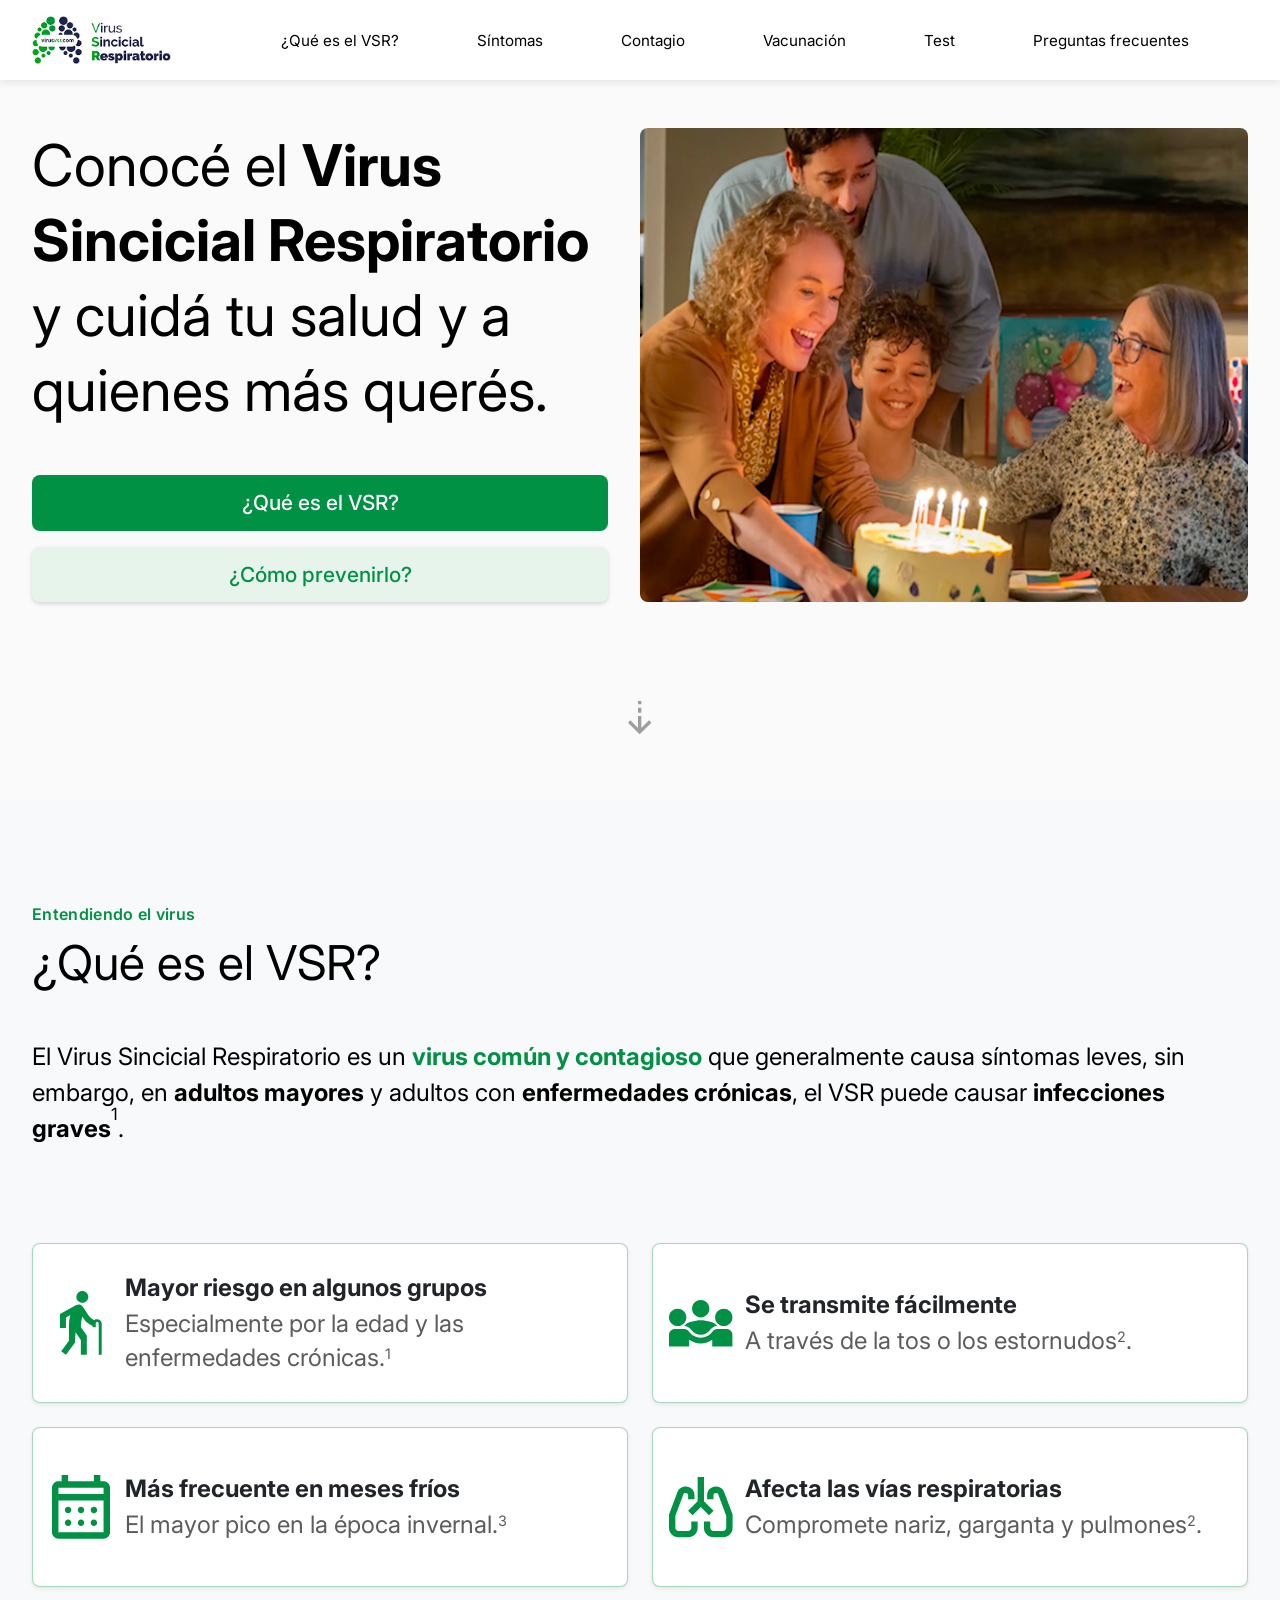
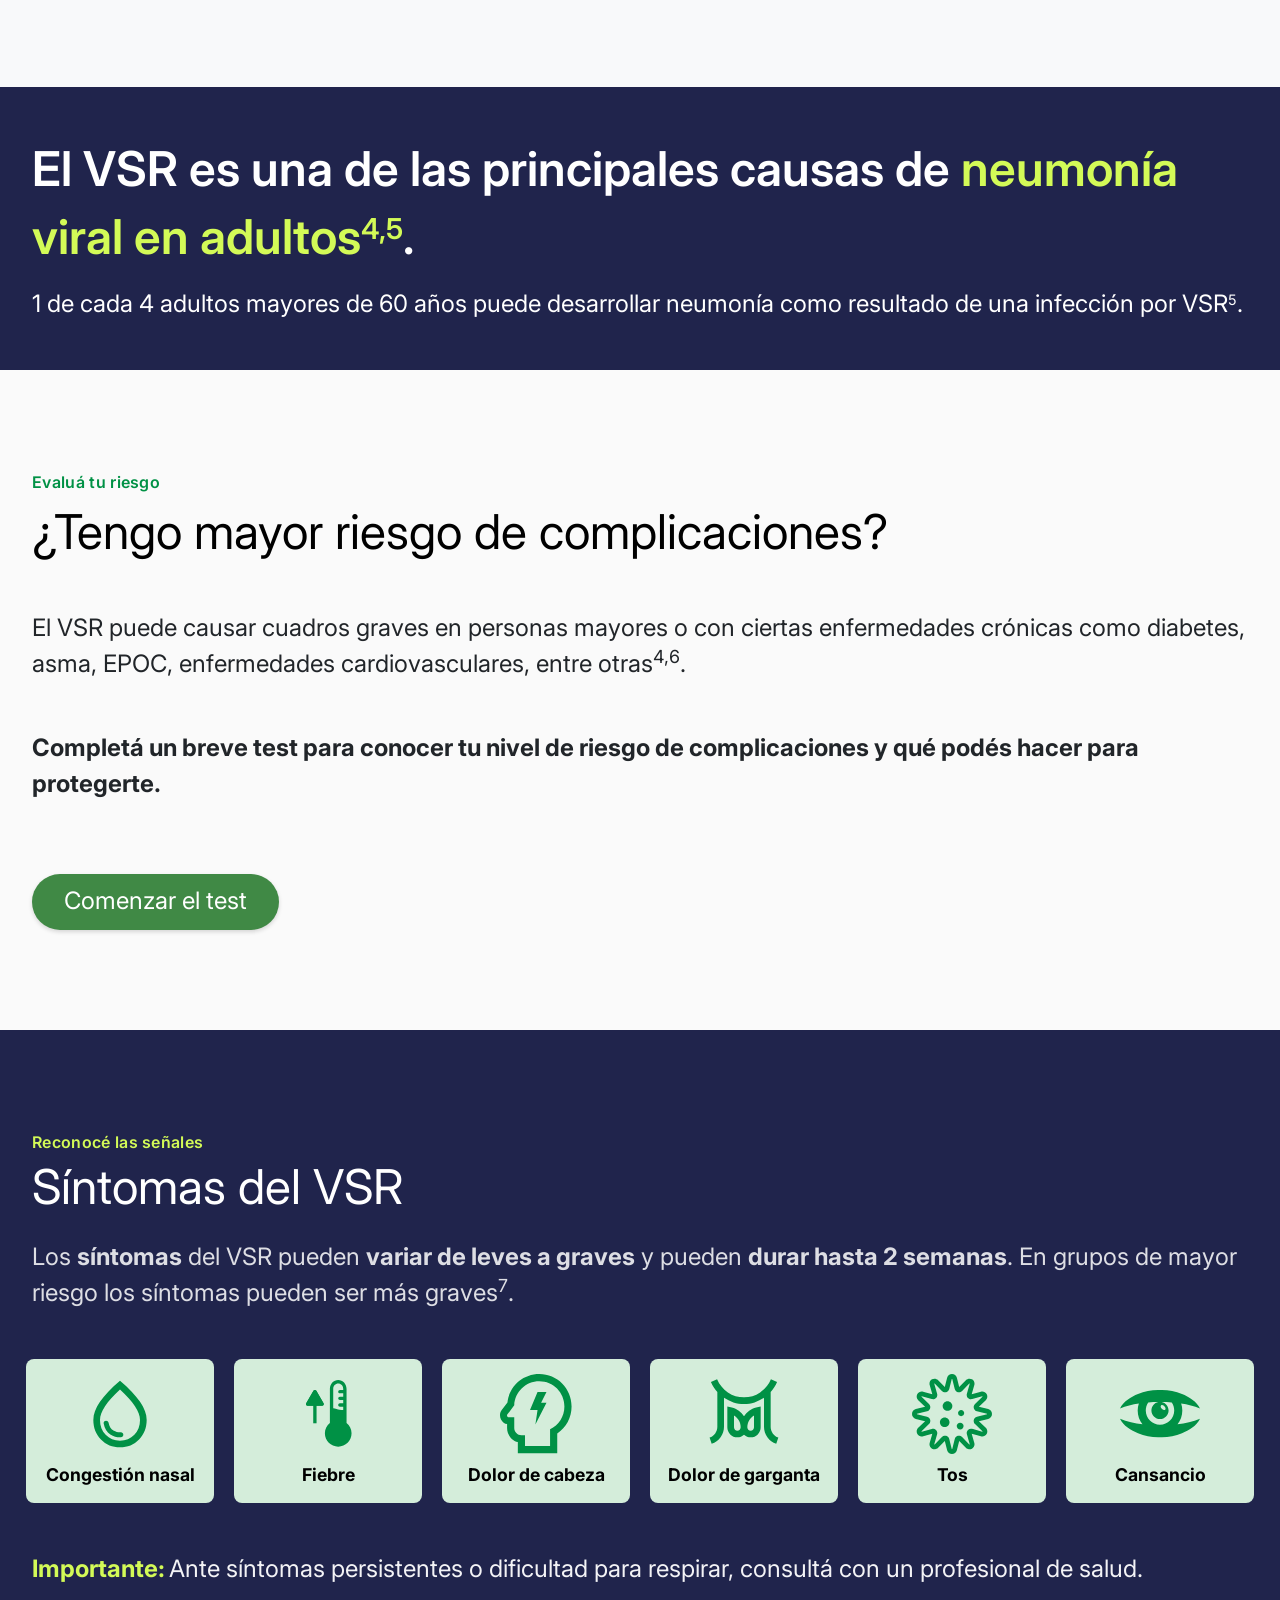
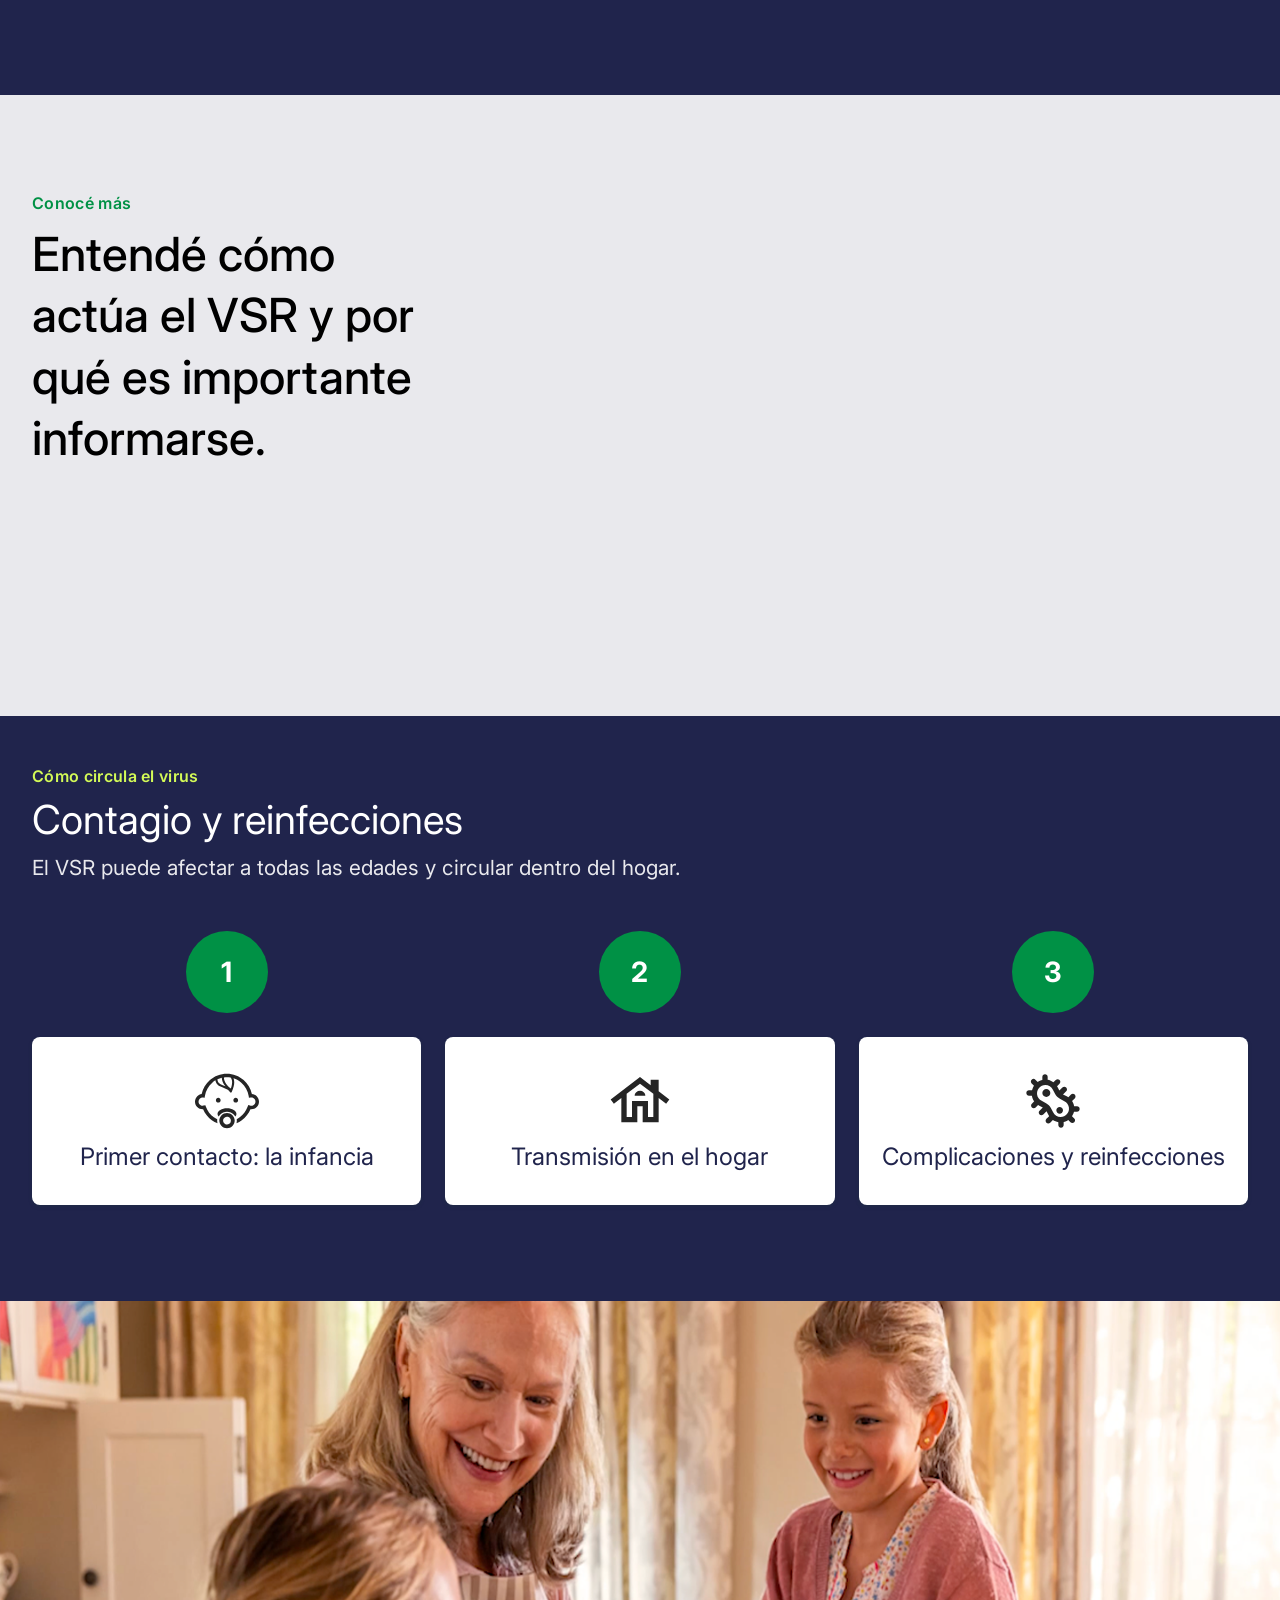
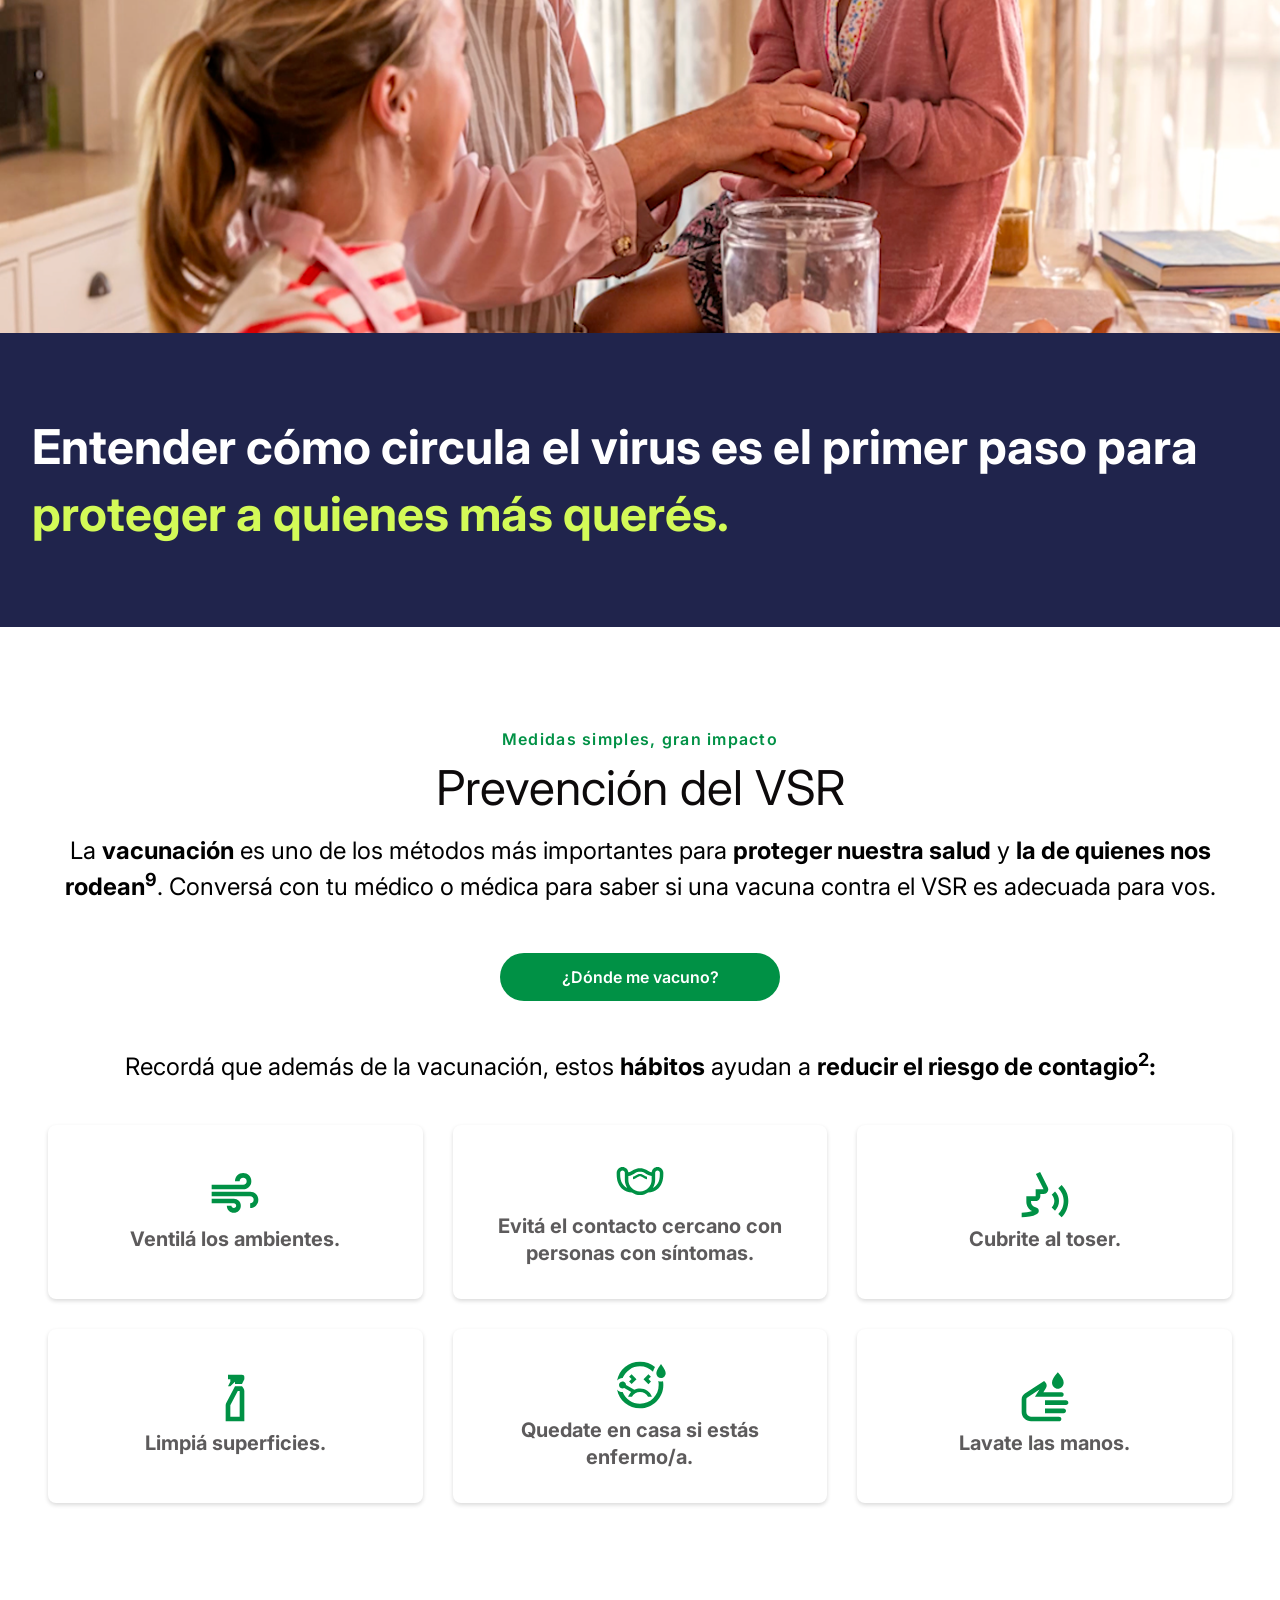
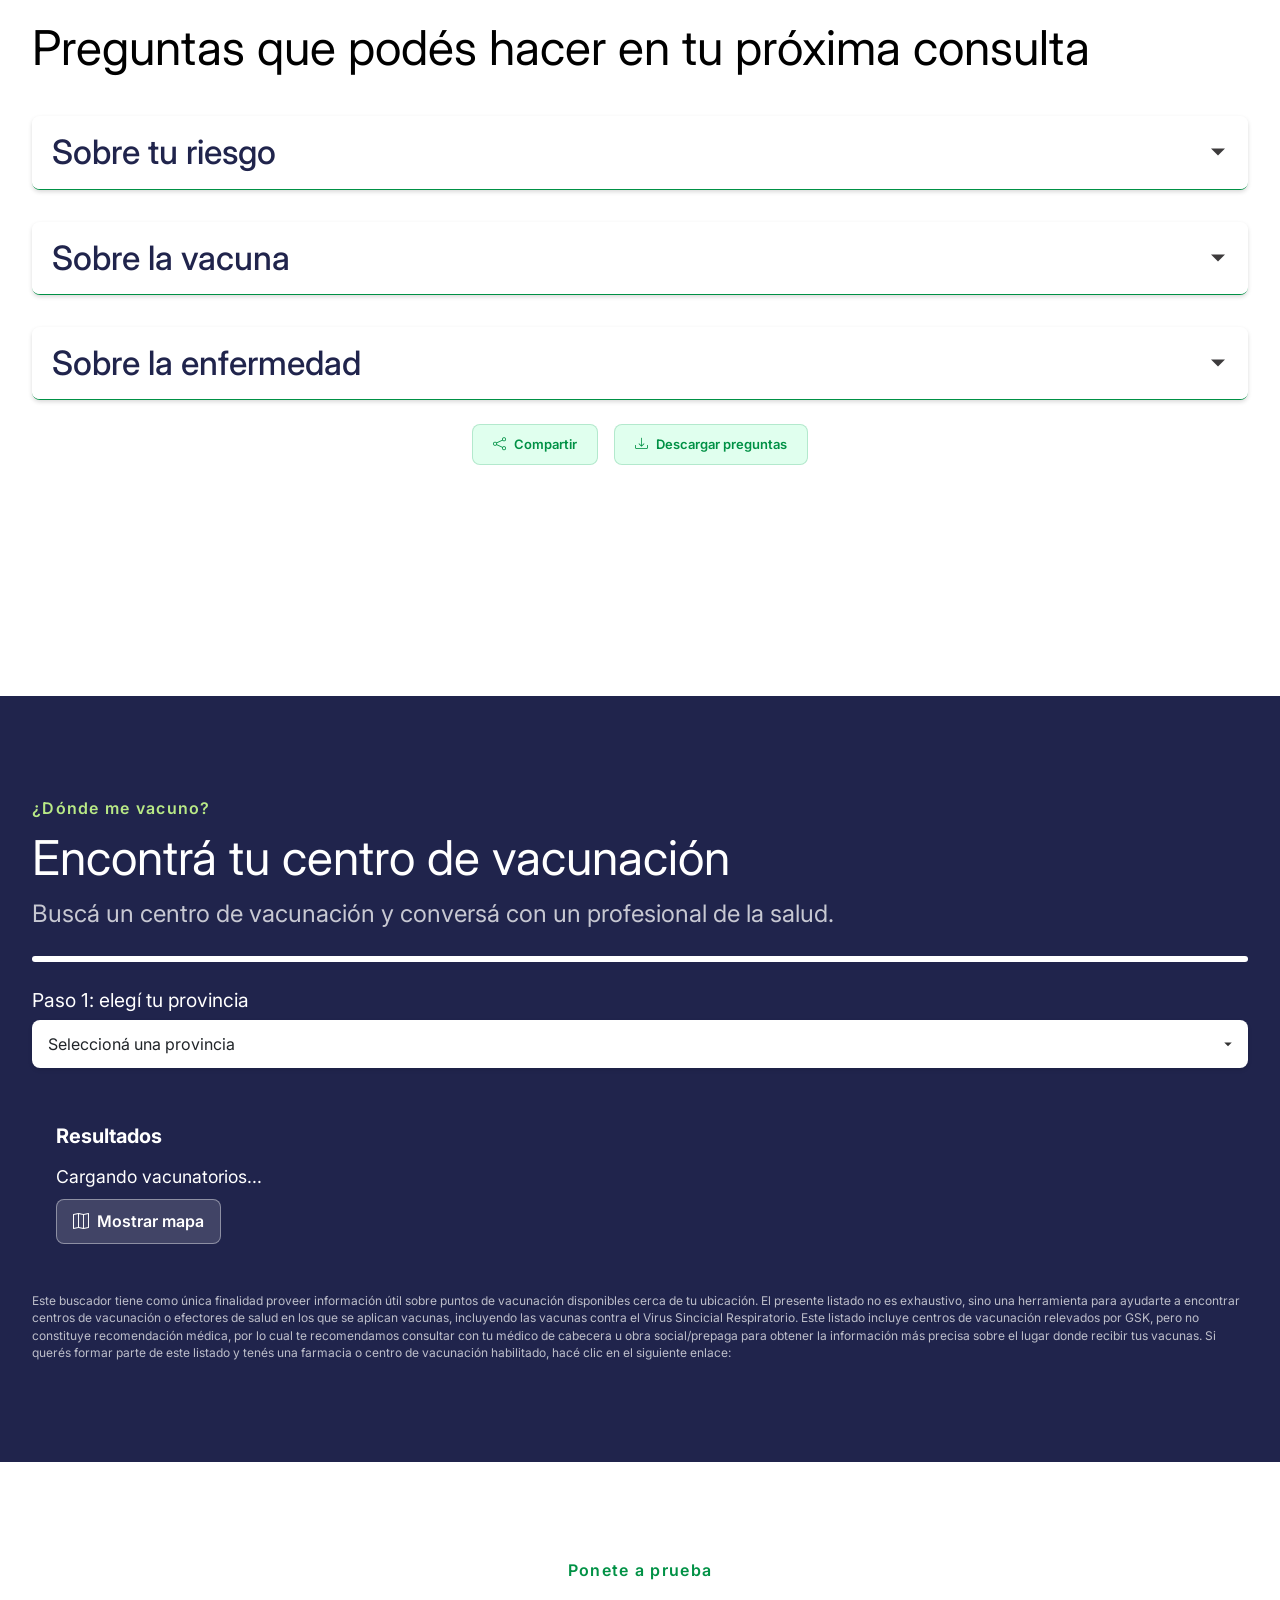
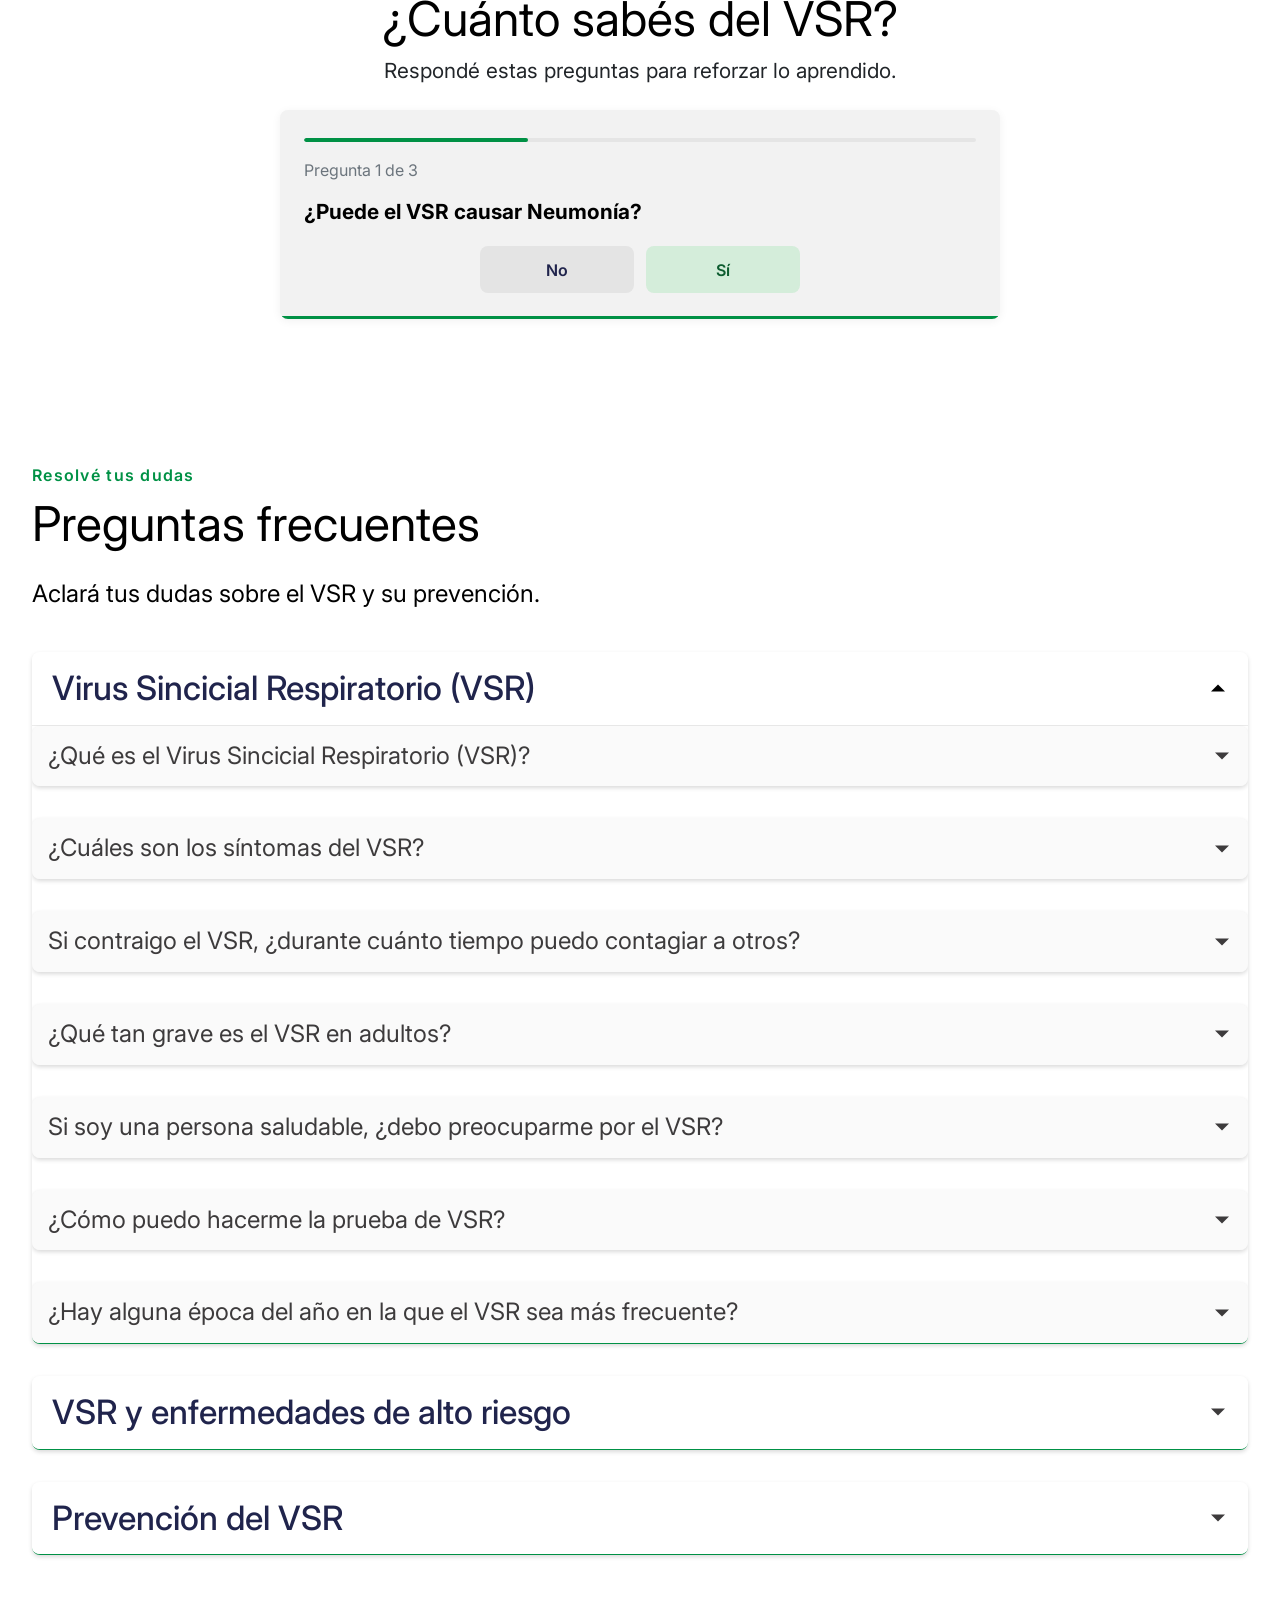
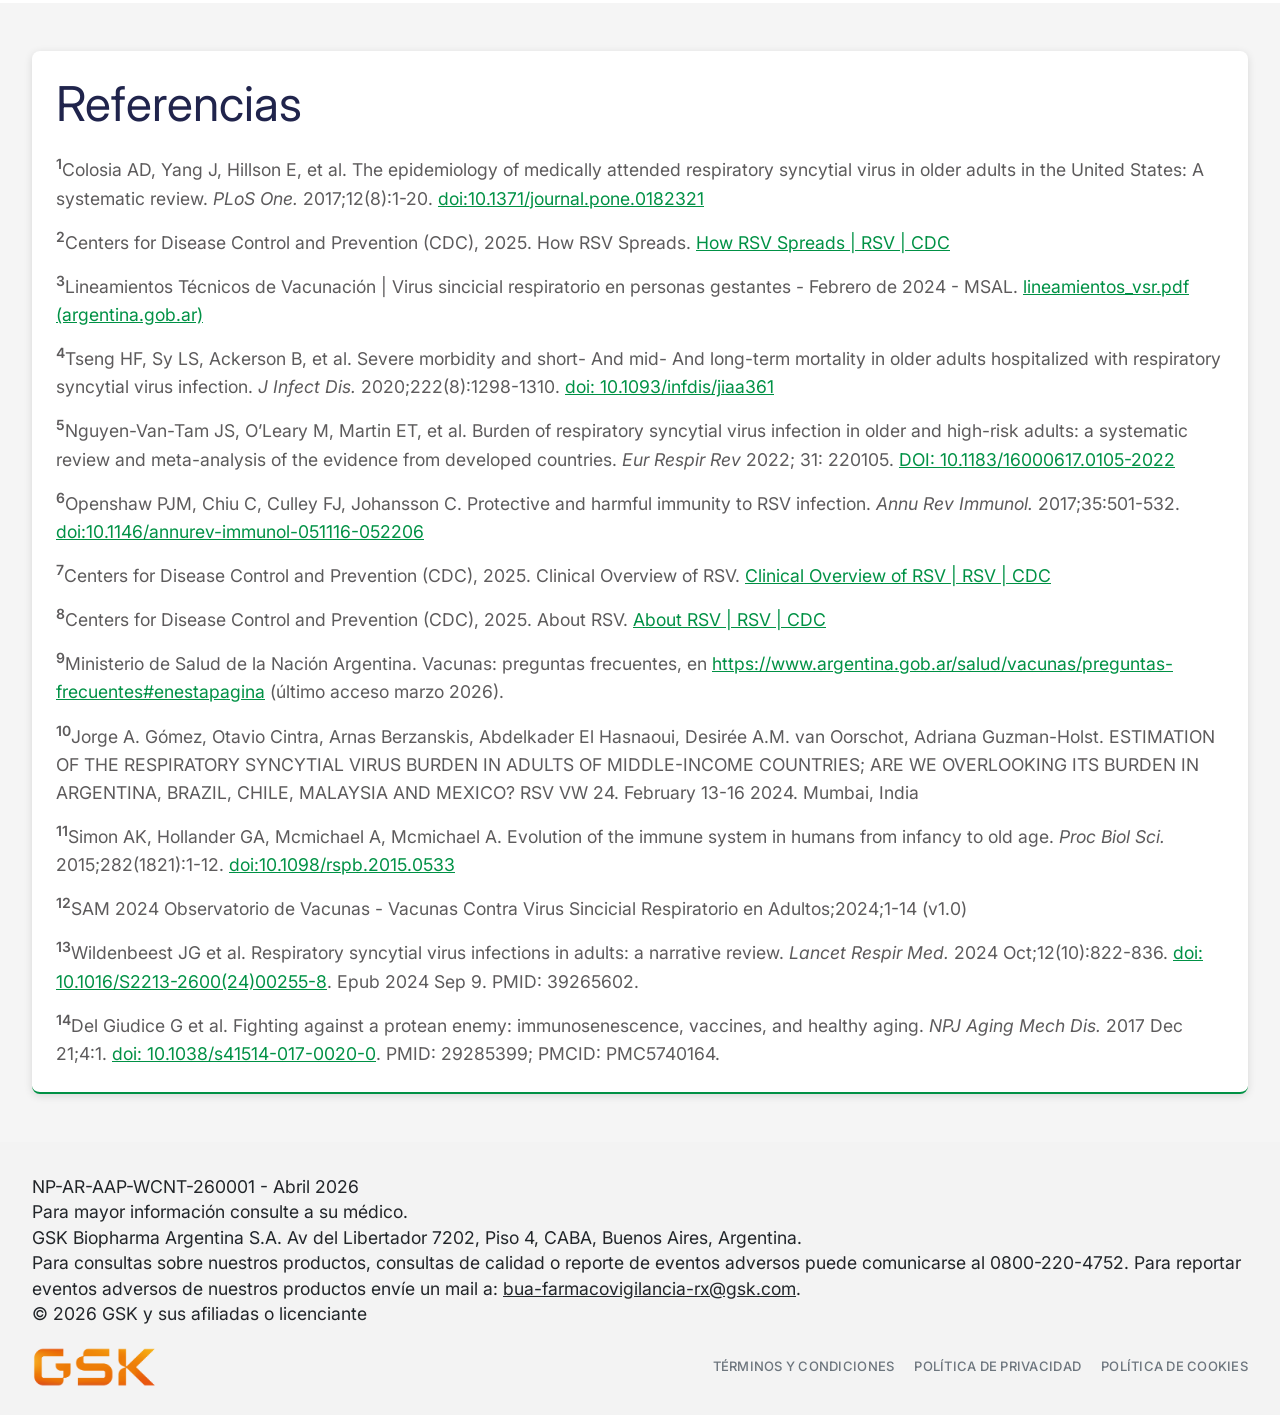
==== commit a8eaefb4: "correcciones web 22-4" ====
--- a/index.html
+++ b/index.html
@@ -4,6 +4,9 @@
   <meta charset="UTF-8">
   <meta name="viewport" content="width=device-width, initial-scale=1.0">
   <title>VSR | Virus Sincicial Respiratorio</title>
+  <link rel="preconnect" href="https://fonts.googleapis.com">
+  <link rel="preconnect" href="https://fonts.gstatic.com" crossorigin>
+  <link href="https://fonts.googleapis.com/css2?family=Inter:wght@100..900&display=swap" rel="stylesheet">
   <link href="https://cdn.jsdelivr.net/npm/bootstrap@5.3.2/dist/css/bootstrap.min.css" rel="stylesheet">
   <link href="https://cdn.jsdelivr.net/npm/bootstrap-icons@1.11.1/font/bootstrap-icons.css" rel="stylesheet">
   <link rel="stylesheet" href="css/style.css">
@@ -85,7 +88,7 @@
   <!-- ========== BLOQUE: ¿Qué es el VSR? ========== -->
   <section id="que-es" class="section-que-es py-5">
     <div class="container">
-      <p class="que-es-label d-none d-lg-block mb-2">Entendiendo el virus</p>
+      <p class="que-es-label mb-2">Entendiendo el virus</p>
       <h2 class="tabs-title mb-3">¿Qué es el VSR?</h2>
       <div class="que-es-content-wrap">
       <p class="tabs-text que-es-intro-text my-4 my-lg-5 mb-lg-4">
@@ -142,7 +145,7 @@
     <div class="container">
       <p class="evaluar-riesgo-label">Evaluá tu riesgo</p>
       <h2 class="evaluar-riesgo-title mb-3">¿Tengo mayor riesgo de complicaciones?</h2>
-      <p class="evaluar-riesgo-text mb-3">
+      <p class="evaluar-riesgo-text my-5">
         El VSR puede causar cuadros graves en personas mayores o con ciertas enfermedades crónicas como diabetes, asma, EPOC, enfermedades cardiovasculares, entre otras<sup>4,6</sup>.
       </p>
       <p class="evaluar-riesgo-text fw-bold mb-4">
@@ -292,7 +295,7 @@
     <div class="container">
       <p class="reconocer-label">Reconocé las señales</p>
       <h2 class="reconocer-title mb-2">Síntomas del VSR</h2>
-      <p class="reconocer-intro mb-4">
+      <p class="reconocer-intro my-4">
         Los <strong>síntomas</strong> del VSR pueden <strong>variar de leves a graves</strong> y pueden <strong>durar hasta 2 semanas</strong>. En grupos de mayor riesgo los síntomas pueden ser más graves<sup>7</sup>.
       </p>
 
@@ -325,7 +328,7 @@
         </div>
       </div>
 
-      <div class="reconocer-aviso rounded-3 p-3">
+      <div class="reconocer-aviso rounded-3 ">
         <p class="reconocer-aviso-titulo mb-2">Importante:</p>
         <p class="reconocer-aviso-texto mb-0">
           Ante síntomas persistentes o dificultad para respirar, consultá con un profesional de salud.
@@ -446,7 +449,7 @@
       <h2 class="prevencion-title mb-3">Prevención del VSR</h2>
       <p class="prevencion-intro mb-4">
         La <strong>vacunación</strong> es uno de los métodos más importantes para <strong>proteger nuestra salud</strong> y <strong>la de quienes nos rodean<sup>9</sup></strong>.
-        <br>
+        
         Conversá con tu médico o médica para saber si una vacuna contra el VSR es adecuada para vos.
       </p>
       
@@ -724,21 +727,21 @@
   <!-- ========== PREGUNTAS FRECUENTES ========== -->
   <section class="section-faq py-5" id="faq">
     <div class="container">
-      <p class="faq-label">Resolvé tus dudas</p>
-      <h2 class="faq-title mb-2">Preguntas frecuentes</h2>
-      <p class="faq-intro my-5">Aclará tus dudas sobre el VSR y su prevención.</p>
+      <p class="faq-main-label">Resolvé tus dudas</p>
+      <h2 class="faq-main-title mb-2">Preguntas frecuentes</h2>
+      <p class="faq-main-intro my-5">Aclará tus dudas sobre el VSR y su prevención.</p>
 
       
 
-      <div class="accordion accordion-faq" id="accordionFaq">
+      <div class="accordion accordion-faq-main" id="accordionFaq">
         <!-- Categoría 1: Virus Sincicial Respiratorio (VSR) -->
         <div class="accordion-item faq-category-item">
           <h3 class="accordion-header">
-            <button class="accordion-button faq-category-btn" type="button" data-bs-toggle="collapse" data-bs-target="#faqVsr" aria-expanded="true" aria-controls="faqVsr">Virus Sincicial Respiratorio (VSR)</button>
+            <button class="accordion-button faq-main-category-btn" type="button" data-bs-toggle="collapse" data-bs-target="#faqVsr" aria-expanded="true" aria-controls="faqVsr">Virus Sincicial Respiratorio (VSR)</button>
           </h3>
           <div id="faqVsr" class="accordion-collapse collapse show" data-bs-parent="#accordionFaq">
             <div class="accordion-body p-0">
-              <div class="accordion accordion-faq-inner" id="accordionFaqVsr">
+              <div class="accordion accordion-faq-main-inner" id="accordionFaqVsr">
                 <div class="accordion-item">
                   <h4 class="accordion-header">
                     <button class="accordion-button collapsed" type="button" data-bs-toggle="collapse" data-bs-target="#faqVsr1" aria-expanded="false" aria-controls="faqVsr1">¿Qué es el Virus Sincicial Respiratorio (VSR)?</button>
@@ -803,11 +806,11 @@
         <!-- Categoría 2: VSR y enfermedades de alto riesgo -->
         <div class="accordion-item faq-category-item">
           <h3 class="accordion-header">
-            <button class="accordion-button collapsed faq-category-btn" type="button" data-bs-toggle="collapse" data-bs-target="#faqAltoRiesgo" aria-expanded="false" aria-controls="faqAltoRiesgo">VSR y enfermedades de alto riesgo</button>
+            <button class="accordion-button collapsed faq-main-category-btn" type="button" data-bs-toggle="collapse" data-bs-target="#faqAltoRiesgo" aria-expanded="false" aria-controls="faqAltoRiesgo">VSR y enfermedades de alto riesgo</button>
           </h3>
           <div id="faqAltoRiesgo" class="accordion-collapse collapse" data-bs-parent="#accordionFaq">
             <div class="accordion-body p-0">
-              <div class="accordion accordion-faq-inner" id="accordionFaqAltoRiesgo">
+              <div class="accordion accordion-faq-main-inner" id="accordionFaqAltoRiesgo">
                 <div class="accordion-item">
                   <h4 class="accordion-header">
                     <button class="accordion-button collapsed" type="button" data-bs-toggle="collapse" data-bs-target="#faqRiesgo1" aria-expanded="false" aria-controls="faqRiesgo1">¿Por qué debería preocuparme por el VSR?</button>
@@ -848,11 +851,11 @@
         <!-- Categoría 3: Prevención del VSR -->
         <div class="accordion-item faq-category-item">
           <h3 class="accordion-header">
-            <button class="accordion-button collapsed faq-category-btn" type="button" data-bs-toggle="collapse" data-bs-target="#faqPrevencion" aria-expanded="false" aria-controls="faqPrevencion">Prevención del VSR</button>
+            <button class="accordion-button collapsed faq-main-category-btn" type="button" data-bs-toggle="collapse" data-bs-target="#faqPrevencion" aria-expanded="false" aria-controls="faqPrevencion">Prevención del VSR</button>
           </h3>
           <div id="faqPrevencion" class="accordion-collapse collapse" data-bs-parent="#accordionFaq">
             <div class="accordion-body p-0">
-              <div class="accordion accordion-faq-inner" id="accordionFaqPrevencion">
+              <div class="accordion accordion-faq-main-inner" id="accordionFaqPrevencion">
                 <div class="accordion-item">
                   <h4 class="accordion-header">
                     <button class="accordion-button collapsed" type="button" data-bs-toggle="collapse" data-bs-target="#faqPrev1" aria-expanded="false" aria-controls="faqPrev1">¿Existe una vacuna para el VSR?</button>
--- a/css/style.css
+++ b/css/style.css
@@ -16,6 +16,7 @@
   padding: 0;
   min-height: 100vh;
   background-color: #f5f5f5;
+  font-family: "Inter", system-ui, -apple-system, "Segoe UI", Roboto, "Helvetica Neue", Arial, sans-serif;
 }
 
 /* ========== HEADER CON LOGO ========== */
@@ -223,6 +224,10 @@
     font-size: 1.38rem;
   }
 
+  .section-que-es .que-es-intro-text {
+    font-size: 1.5rem;
+  }
+
   .section-que-es .que-es-cards {
     display: grid !important;
     grid-template-columns: 1fr 1fr;
@@ -484,7 +489,7 @@
 .que-es-cards {
   display: flex;
   flex-direction: column;
-  gap: 12px;
+  gap: 24px;
 }
 
 .que-es-card {
@@ -543,11 +548,11 @@
 .section-neumonia-vsr {
   background-color: #20244C;
   color: #fff;
-  padding: 6rem 0rem;
+  padding: 3rem 0rem;
 }
 
 .neumonia-vsr-destacado {
-  font-size: 1.2rem;
+  font-size: 1.3rem;
   font-weight: 600;
   color: #fff;
   line-height: 1.4;
@@ -565,7 +570,7 @@
 }
 
 .neumonia-vsr-texto {
-  font-size: 1.2rem;
+  font-size: 1rem;
   font-weight: 400;
   color: #fff;
   line-height: 1.5;
@@ -586,7 +591,7 @@
   }
 
   .neumonia-vsr-texto {
-    font-size: 1.3rem;
+    font-size: 1.5rem;
   }
 }
 
@@ -774,7 +779,7 @@
 }
 
 .tabs-title {
-  font-size: 2.0rem;
+  font-size: 2.1rem;
   font-weight: 400;
   color: #20244C;
   margin: 0;
@@ -782,7 +787,7 @@
 }
 
 .tabs-text {
-  font-size: 0.95rem;
+  font-size: 1rem;
   color: black;
   line-height: 1.5;
   margin: 0;
@@ -872,7 +877,7 @@
 }
 
 .evaluar-riesgo-title {
-  font-size: 2.9375rem; /* 47px @ 16px — alineado con .reconocer-title */
+  font-size: 2.1rem;
   font-weight: 400;
   color: black;
   line-height: 1.25;
@@ -881,7 +886,7 @@
 }
 
 .evaluar-riesgo-text {
-  font-size: 1.5rem; /* 24px @ 16px — alineado con .reconocer-intro */
+  font-size: 1rem;
   font-weight: 400;
   color: #212529;
   line-height: 1.5;
@@ -946,6 +951,14 @@
     text-align: left;
   }
 
+  .section-evaluar-riesgo .evaluar-riesgo-title {
+    font-size: 3rem;
+  }
+
+  .section-evaluar-riesgo .evaluar-riesgo-text {
+    font-size: 1.5rem;
+  }
+
   .section-evaluar-riesgo .btn-evaluar-test {
     max-width: 320px;
     margin-left: 0;
@@ -1675,7 +1688,7 @@
 }
 
 .reconocer-title {
-  font-size: 2.9375rem; /* 47px @ 16px */
+  font-size: 2.1rem;
   font-weight: 400;
   color: #fff;
   margin: 0;
@@ -1683,7 +1696,7 @@
 }
 
 .reconocer-intro {
-  font-size: 1.5rem; /* 24px @ 16px */
+  font-size: 1rem;
   color: rgba(255, 255, 255, 0.85);
   line-height: 1.5;
   margin: 0;
@@ -1741,6 +1754,7 @@
   font-weight: 700;
   color: #D3FA57;
   margin: 0;
+  display: inline;
 }
 
 .reconocer-aviso-texto {
@@ -1748,6 +1762,7 @@
   color: rgba(255, 255, 255, 0.9);
   line-height: 1.5;
   margin: 0;
+  display: inline;
 }
 
 /* Reconocé las señales - versión PC */
@@ -1760,6 +1775,9 @@
   .section-reconocer .reconocer-title,
   .section-reconocer .reconocer-intro {
     text-align: left;
+  }
+  .section-reconocer .reconocer-title {
+    font-size: 3rem;
   }
   .reconocer-intro {
     font-size: 1.5rem; /* 24px @ 16px */
@@ -1864,7 +1882,7 @@
 }
 
 .section-video-title {
-  font-size: 2.9375rem; /* 47px @ 16px */
+  font-size: 2.1rem;
   font-weight: 500;
   color: #20244C;
   line-height: 1.3;
@@ -1882,7 +1900,7 @@
 @media (min-width: 992px) {
   .video-section-wrap {
     display: grid;
-    grid-template-columns: 1fr 2fr;
+    grid-template-columns: 1fr 1.8fr;
     gap: 2rem;
    
   }
@@ -2032,7 +2050,7 @@
 .contagio-card-back {
   display: none;
   position: relative;
-  padding: 24px 16px;
+  padding: 42px 20px 22px;
   min-height: 168px;
   background-color: #e6f4ec;
   border: none;
@@ -2040,6 +2058,8 @@
   border-bottom: 1px solid #009145;
   box-shadow: 0 2px 4px rgba(27, 73, 39, 0.15);
   text-align: left;
+  align-items: center;
+  justify-content: center;
 }
 
 /* Móvil: flip al tocar "Ver más" (clase .flipped en la card) */
@@ -2047,7 +2067,7 @@
   display: none;
 }
 .contagio-flow-card.flipped .contagio-card-back {
-  display: block;
+  display: flex;
 }
 
 .contagio-card-back-text {
@@ -2055,6 +2075,8 @@
   font-weight: 400;
   color: #1b4927;
   line-height: 1.5;
+  max-width: 95%;
+  margin: 0 auto;
 }
 
 .contagio-card-back-text strong {
@@ -2111,15 +2133,15 @@
 }
 
 .contagio-card-front .contagio-flow-icon img {
-  width: 56px;
-  height: 56px;
+  width: 74px;
+  height: 74px;
   object-fit: contain;
   filter: brightness(0);
   opacity: 0.85;
 }
 
 .contagio-flow-title {
-  font-size: 1.125rem;
+  font-size: 1.3rem;
   font-weight: 700;
   color: #20244c;
   margin: 0;
@@ -2224,7 +2246,7 @@
   .contagio-flow-card .contagio-card-front {
     align-items: center;
     text-align: center;
-    padding: 24px 16px;
+    padding: 24px 10px;
     background-color: #fff;
     border: none;
   }
@@ -2391,14 +2413,14 @@
 }
 
 .prevencion-title {
-  font-size: 2rem;
+  font-size: 2.1rem;
   font-weight: 400;
-  color: #20244C;
+  color: #0D0A0B;
   margin: 0;
 }
 
 .prevencion-intro {
-  font-size: 1.1rem;
+  font-size: 1rem;
   color: black ;
   line-height: 1.5;
   margin: 0;
@@ -2409,9 +2431,9 @@
 }
 
 .prevencion-habitos-intro {
-  font-size: 1.25rem; /* 20px @ 16px */
+  font-size: 1rem;
   font-weight: 400;
-  color: #5d5b5c;
+  color: black;
   line-height: 1.5;
   margin: 0;
   text-align: center;
@@ -2446,7 +2468,7 @@
 }
 
 .prevencion-habito-text {
-  font-size: 1.25rem; /* 20px @ 16px */
+  font-size: 1rem;
   font-weight: 700;
   color: #5d5b5c;
   line-height: 1.35;
@@ -2477,7 +2499,7 @@
 /* Próxima consulta: mismo encabezado y acordeón que la sección FAQ */
 .prevencion-consulta-proxima-bloque .faq-title,
 .prevencion-consulta-proxima-bloque .faq-intro {
-  text-align: center;
+  text-align: start;
 }
 
 .prevencion-preguntas-aviso {
@@ -2616,7 +2638,7 @@
     text-align: center;
   }
   .prevencion-habitos-intro {
-    font-size: 1.25rem;
+    font-size: 1.5rem;
     color:black ;
     text-align: center;
   }
@@ -2628,7 +2650,7 @@
     font-size: 3rem;
   }
   .prevencion-intro{
-    font-size: 1.3rem;
+    font-size: 1.5rem;
   }
 
   .section-prevencion .prevencion-btn-wrap {
@@ -2707,8 +2729,8 @@
 }
 
 .donde-vacuno-title {
-  font-size: 1.75rem;
-  font-weight: 700;
+  font-size: 2.1rem;
+  font-weight: 400;
   color: #fff;
   line-height: 1.25;
   margin: 0;
@@ -2756,7 +2778,7 @@
     font-weight: 400;
   }
   .section-donde-vacuno .donde-vacuno-intro {
-    font-size: 1.3rem;
+    font-size: 1.5rem;
   }
   .section-donde-vacuno .donde-vacuno-paso {
     font-size: 1.2rem;
@@ -3539,7 +3561,8 @@
   color: #212529;
 }
 
-.faq-label {
+.faq-label,
+.faq-main-label {
   font-size: 1rem;
   font-weight: 400;
   
@@ -3548,18 +3571,50 @@
   margin: 0 0 0.5rem 0;
 }
 
-.faq-title {
-  font-size: 2rem;
+.evaluar-riesgo-label,
+.reconocer-label,
+.section-video-label,
+.section-contagio-label,
+.prevencion-label,
+.donde-vacuno-label,
+.ponete-prueba-label,
+.faq-label,
+.faq-main-label,
+.que-es-label {
+  font-size: 1rem;
+  font-weight: 600;
+}
+
+.que-es-label {
+  color: #009145;
+}
+
+.faq-title,
+.faq-main-title {
+  font-size: 2.1rem;
   font-weight: 400;
   color: black;
-  margin: 0;
-}
-
-.faq-intro {
+  margin: 40px 0 40px 0;
+  text-align: left;
+}
+
+.faq-main-title {
+  margin: 0;
+}
+
+.faq-intro,
+.faq-main-intro {
   font-size: 1.3rem;
   color: #495057;
   line-height: 1.5;
   margin: 0;
+}
+
+.faq-main-intro {
+  font-size: 1rem;
+  color: #000;
+  margin-top: 24px !important;
+  margin-bottom: 40px !important;
 }
 
 .faq-opcion-label {
@@ -3569,7 +3624,8 @@
   margin: 0;
 }
 
-.accordion-faq .accordion-item {
+.accordion-faq .accordion-item,
+.accordion-faq-main .accordion-item {
   background-color: #fff;
   border: none;
   border-bottom: 1px solid #009145;
@@ -3579,40 +3635,53 @@
   box-shadow: 0 2px 4px 0 rgba(0, 0, 0, 0.15);
 }
 
-.accordion-faq .accordion-item:last-child {
+.accordion-faq .accordion-item:last-child,
+.accordion-faq-main .accordion-item:last-child {
   margin-bottom: 0;
 }
 
-.accordion-faq .accordion-button {
+.accordion-faq .accordion-button,
+.accordion-faq-main .accordion-button {
   background-color: #fff !important;
   color: #20244C !important;
   border: none;
-  font-weight: 400;
+  font-weight: 500;
   padding: 16px 1.25rem;
   box-shadow: none !important;
 }
 
 /* Títulos de categoría FAQ (padres: VSR, VSR y enfermedades..., Prevención...) */
-.accordion-faq .faq-category-btn {
-  font-size: 2.5rem; /* 40px */
+.accordion-faq .faq-category-btn,
+.accordion-faq-main .faq-main-category-btn {
+  font-size: 1.3rem;
   color: #20244C !important;
 }
 
-.accordion-faq .accordion-button::after {
+@media (max-width: 991.98px) {
+  .accordion-faq-main .accordion-header .accordion-button.faq-main-category-btn {
+    font-size: 1rem;
+  }
+}
+
+.accordion-faq .accordion-button::after,
+.accordion-faq-main .accordion-button::after {
   filter: invert(48%) sepia(79%) saturate(2476%) hue-rotate(86deg) brightness(98%) contrast(92%);
 }
 
-.accordion-faq .accordion-button:not(.collapsed) {
+.accordion-faq .accordion-button:not(.collapsed),
+.accordion-faq-main .accordion-button:not(.collapsed) {
   background-color: #fff !important;
   color: #20244C !important;
   box-shadow: none !important;
 }
 
-.accordion-faq .accordion-button:hover {
+.accordion-faq .accordion-button:hover,
+.accordion-faq-main .accordion-button:hover {
   background-color: #f8f9fa !important;
 }
 
-.accordion-faq .accordion-body {
+.accordion-faq .accordion-body,
+.accordion-faq-main .accordion-body {
   background-color: #fff;
   color: #495057;
   padding: 16px 1.25rem;
@@ -3622,7 +3691,8 @@
 /* FAQ interno: preguntas dentro de cada categoría (cada una en su propia caja con sombra) */
 
 
-.accordion-faq-inner .accordion-item {
+.accordion-faq-inner .accordion-item,
+.accordion-faq-main-inner .accordion-item {
   background-color: #FAFAFA;
   border: none;
   border-radius: 8px;
@@ -3631,12 +3701,14 @@
   overflow: hidden;
 }
 
-.accordion-faq-inner .accordion-item:last-child {
+.accordion-faq-inner .accordion-item:last-child,
+.accordion-faq-main-inner .accordion-item:last-child {
   margin-bottom: 0;
 }
 
 /* Preguntas hijas de cada categoría FAQ */
-.accordion-faq-inner .accordion-button {
+.accordion-faq-inner .accordion-button,
+.accordion-faq-main-inner .accordion-button {
   background-color: #FAFAFA !important;
   color: #3D3B3C !important;
   font-size: 1.5rem; /* 24px */
@@ -3644,12 +3716,13 @@
   padding: 16px;
 }
 
-.accordion-faq-inner .accordion-button::after {
+.accordion-faq-inner .accordion-button::after,
+.accordion-faq-main-inner .accordion-button::after {
   filter: invert(48%) sepia(79%) saturate(2476%) hue-rotate(86deg) brightness(98%) contrast(92%);
 }
 
 /* FAQ principal + Próxima consulta: flechas assets/flecha-faq-*.svg (no chevron Bootstrap) */
-#accordionFaq.accordion-faq .accordion-button::after,
+#accordionFaq.accordion-faq-main .accordion-button::after,
 #accordionConsultaProxima.accordion-faq .accordion-button::after {
   filter: none;
   background-image: url("../assets/flecha-faq-abierta.svg");
@@ -3662,41 +3735,48 @@
   transition: opacity 0.2s ease;
 }
 
-#accordionFaq.accordion-faq .accordion-button.collapsed::after,
+#accordionFaq.accordion-faq-main .accordion-button.collapsed::after,
 #accordionConsultaProxima.accordion-faq .accordion-button.collapsed::after {
   background-image: url("../assets/flecha-faq-cerrada.svg");
 }
 
-.accordion-faq-inner .accordion-button:not(.collapsed) {
+.accordion-faq-inner .accordion-button:not(.collapsed),
+.accordion-faq-main-inner .accordion-button:not(.collapsed) {
   
   color: #3D3B3C !important;
 }
 
-.accordion-faq-inner .accordion-button:not(.collapsed):hover {
+.accordion-faq-inner .accordion-button:not(.collapsed):hover,
+.accordion-faq-main-inner .accordion-button:not(.collapsed):hover {
  
   color: #3D3B3C !important;
 }
 
 /* Ítem interno abierto: toda la caja (pregunta + respuesta) en verde menta, alineado a botones secundarios */
-.accordion-faq-inner .accordion-item:has(.accordion-collapse.show) {
+.accordion-faq-inner .accordion-item:has(.accordion-collapse.show),
+.accordion-faq-main-inner .accordion-item:has(.accordion-collapse.show) {
  
 }
 
 /* Texto de respuestas en todos los tabs de FAQ */
 .accordion-faq .accordion-body,
-.accordion-faq-inner .accordion-body {
-  font-size: 1rem;
+.accordion-faq-main .accordion-body,
+.accordion-faq-inner .accordion-body,
+.accordion-faq-main-inner .accordion-body {
+  font-size: 0.8rem;
   line-height: 1.5;
   color: black;
 }
 
-.accordion-faq-inner .accordion-body {
+.accordion-faq-inner .accordion-body,
+.accordion-faq-main-inner .accordion-body {
   padding: 0 16px 16px;
   border-top: none;
   background-color: #FAFAFA;
 }
 
-.accordion-faq-inner .accordion-collapse.show .accordion-body {
+.accordion-faq-inner .accordion-collapse.show .accordion-body,
+.accordion-faq-main-inner .accordion-collapse.show .accordion-body {
   
 }
 
@@ -3749,7 +3829,7 @@
 .referencias-item {
   font-size: 0.95rem;
   line-height: 1.6;
-  color: #212529;
+  color: #5D5B5C;
   margin-bottom: 1rem;
   overflow-wrap: break-word;
   word-break: break-word;
@@ -4052,6 +4132,7 @@
   .tabs-text,
   .section-reconocer .reconocer-aviso-texto,
   .faq-intro,
+  .faq-main-intro,
   .referencias-item,
   .prevencion-list,
   .prevencion-qa-pregunta,
@@ -4069,6 +4150,7 @@
   .ponete-prueba-title,
   .ponete-prueba-pregunta,
   .faq-title,
+  .faq-main-title,
   .referencias-title,
   .prevencion-card-title {
     font-size: 2.2rem;
@@ -4083,7 +4165,7 @@
     font-weight: 400;
   }
   .section-ponete-prueba .ponete-prueba-intro {
-    font-size: 1.1rem;
+    font-size: 1.3rem;
   }
   .section-ponete-prueba .ponete-prueba-pregunta {
     font-size: 1.3rem;
@@ -4102,15 +4184,15 @@
     font-size: 1.25rem;
     color: #5d5b5c;
   }
-  .section-faq .faq-title {
+  .section-faq .faq-main-title {
     font-size: 3rem;
     
   }
-  .section-faq .faq-label {
+  .section-faq .faq-main-label {
     font-size: 1rem;
   }
-  .section-faq .faq-intro {
-    font-size: 1.3rem;
+  .section-faq .faq-main-intro {
+    font-size: 1.5rem;
     color:black;
   }
   
@@ -4118,8 +4200,8 @@
   .prevencion-consulta-proxima-bloque{
     margin-top: 100px;
   }
- .faq-title{
-  
+ .faq-main-title{
+  text-align: left;
  }
 
   .section-prevencion .prevencion-consulta-proxima-bloque .faq-title {
@@ -4132,9 +4214,31 @@
     color: black;
   }
 
-  .accordion-faq .accordion-item {
+  #accordionConsultaProxima .faq-prevencion-lista,
+  #accordionConsultaProxima .faq-prevencion-lista li {
+    font-size: 1.5rem;
+    line-height: 1.5;
+  }
+
+  .accordion-faq .accordion-item,
+  .accordion-faq-main .accordion-item {
     margin-bottom: 32px;
   }
+
+  .accordion-faq .faq-category-btn,
+  .accordion-faq-main .faq-main-category-btn {
+    font-size: 2.1rem;
+  }
+
+  .accordion-faq-main-inner .accordion-button {
+    font-size: 1.5rem;
+  }
+
+  .accordion-faq-main-inner .accordion-body {
+    font-size: 1rem;
+    line-height: 1.5;
+  }
+
   .section-referencias .referencias-title {
     font-size: 3rem;
     font-weight: 400;
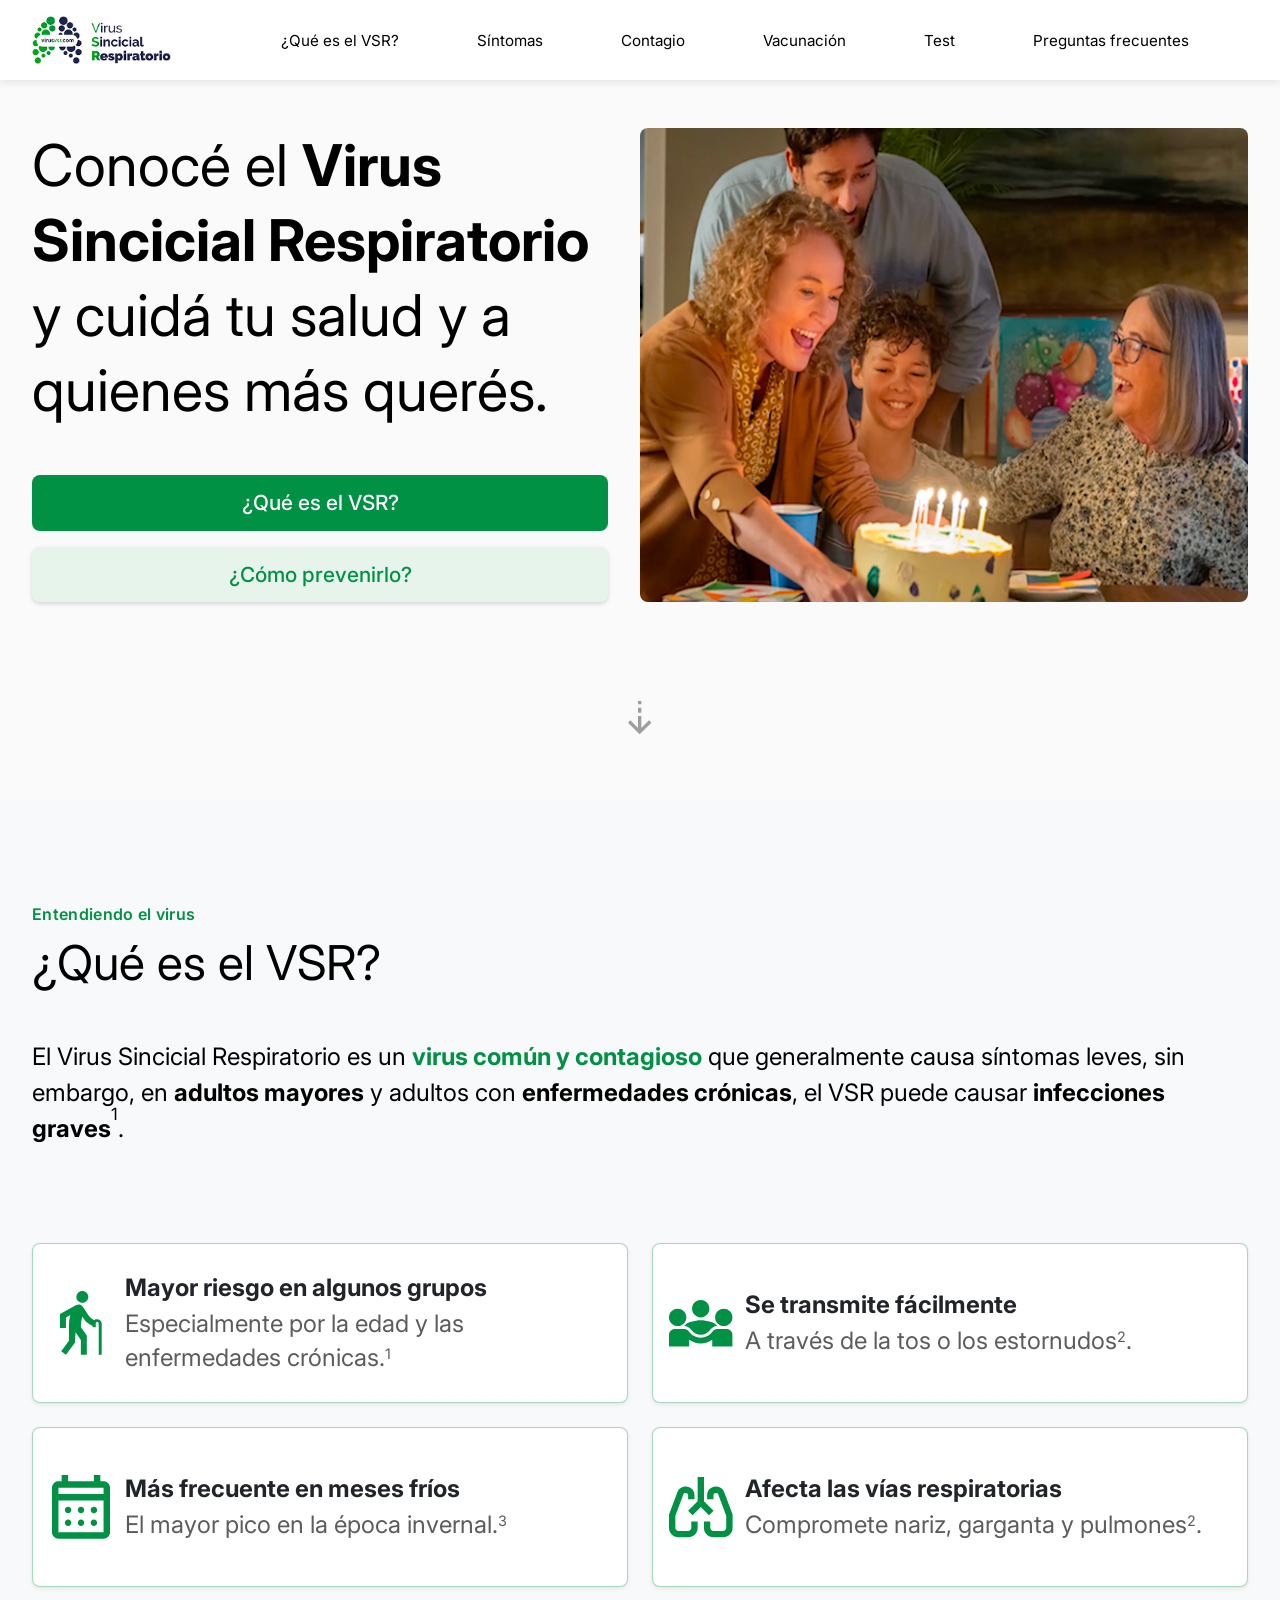
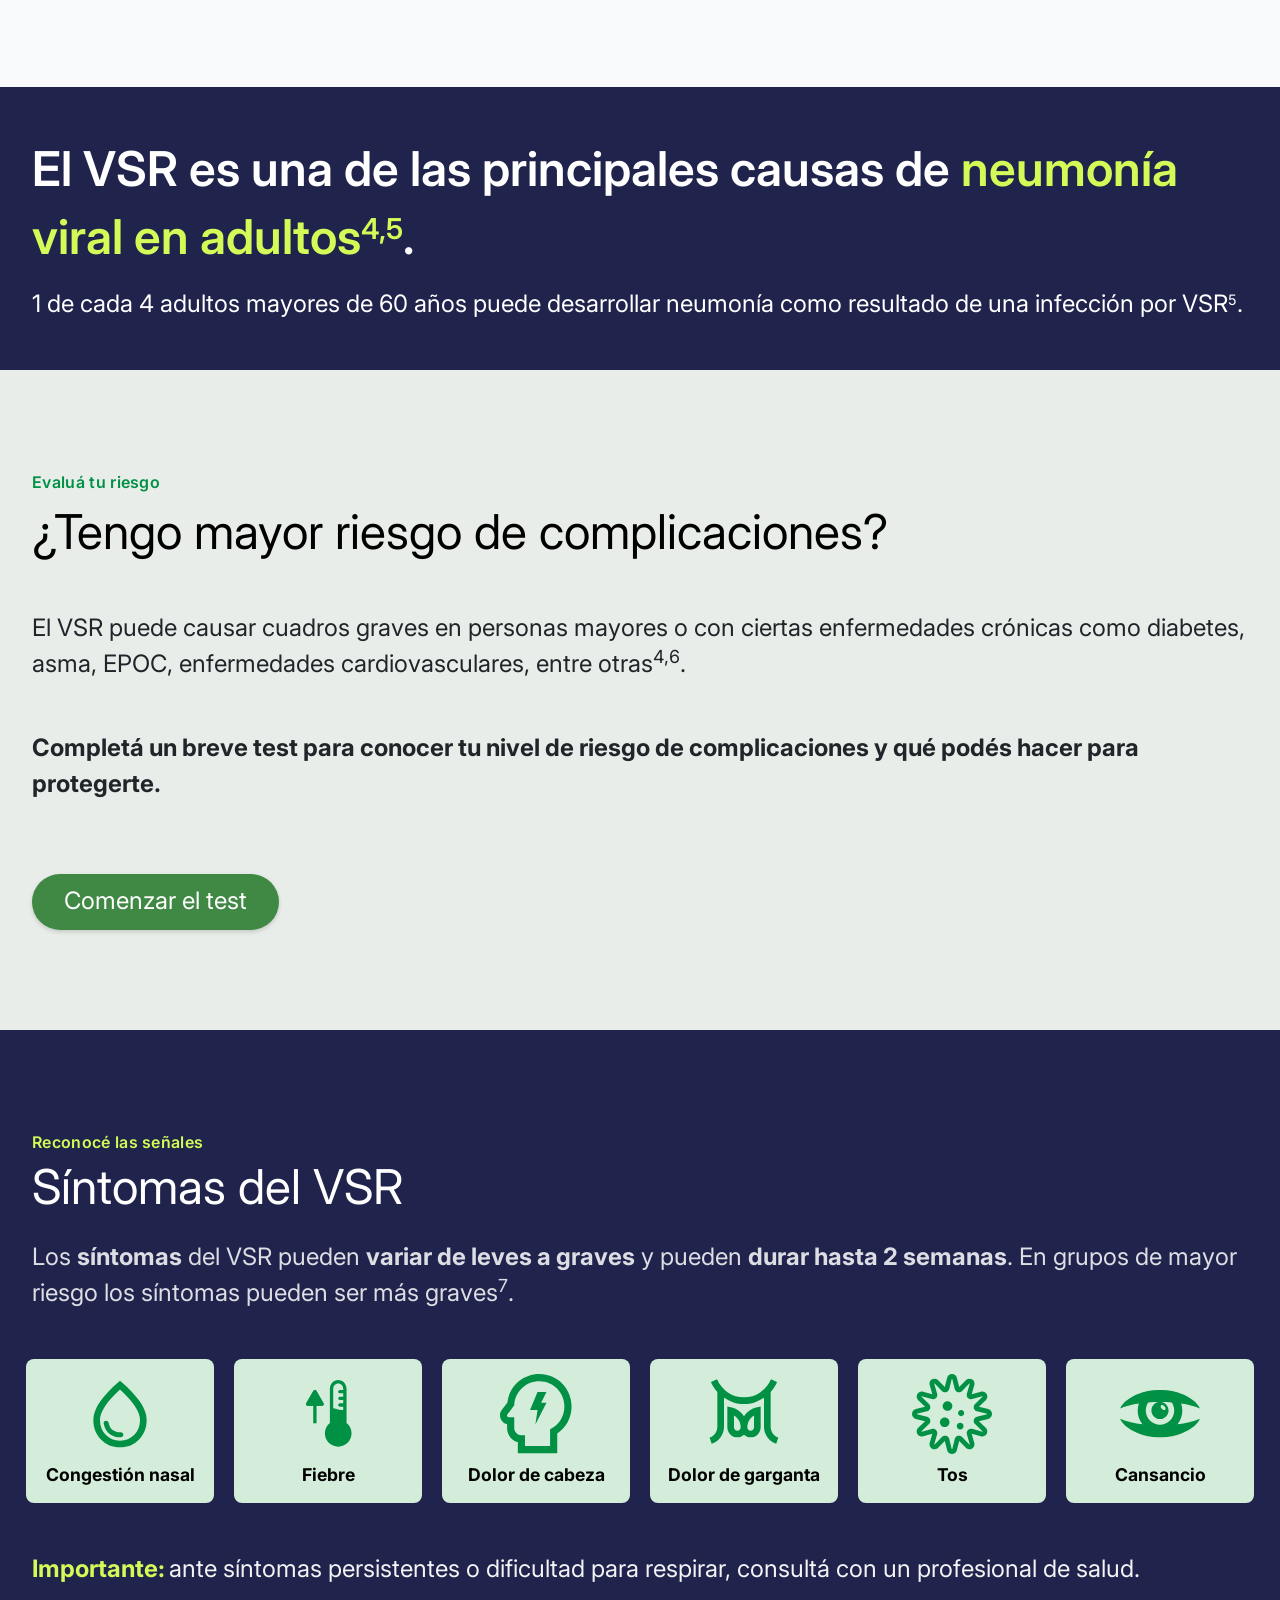
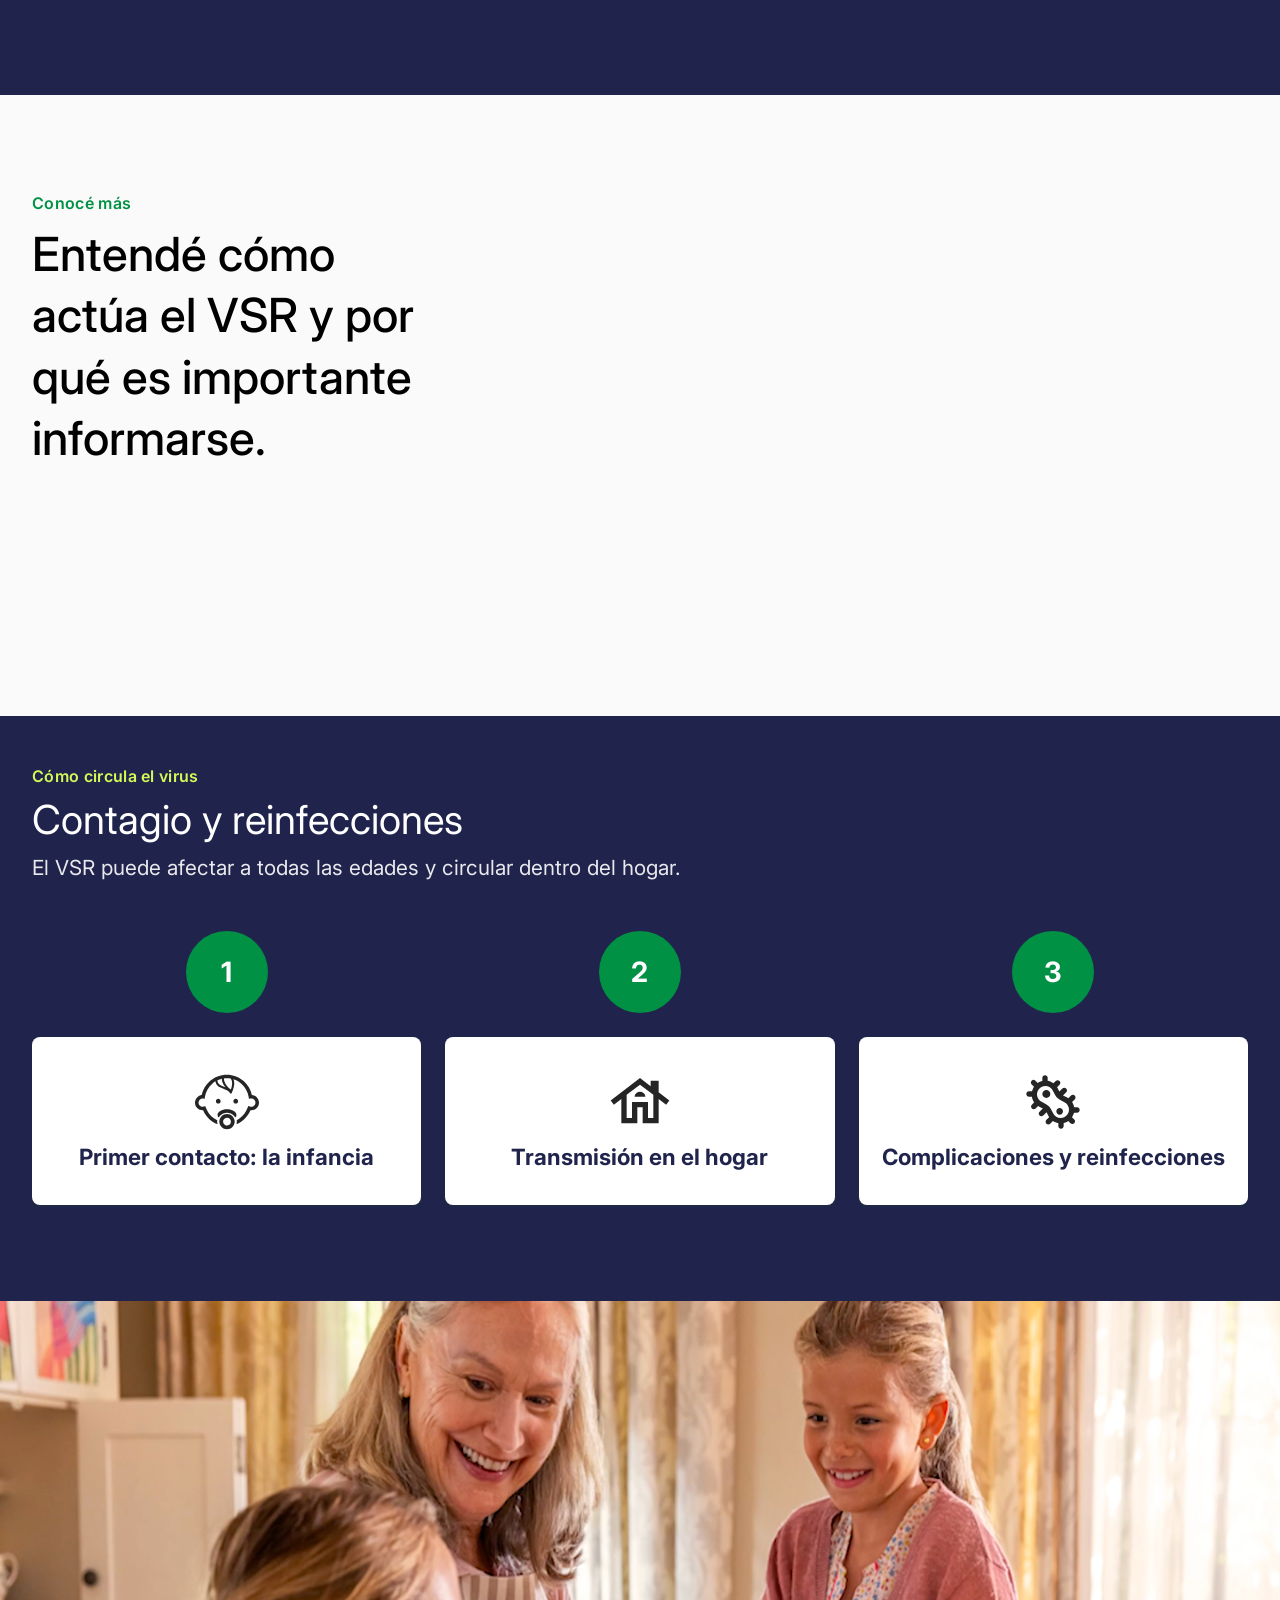
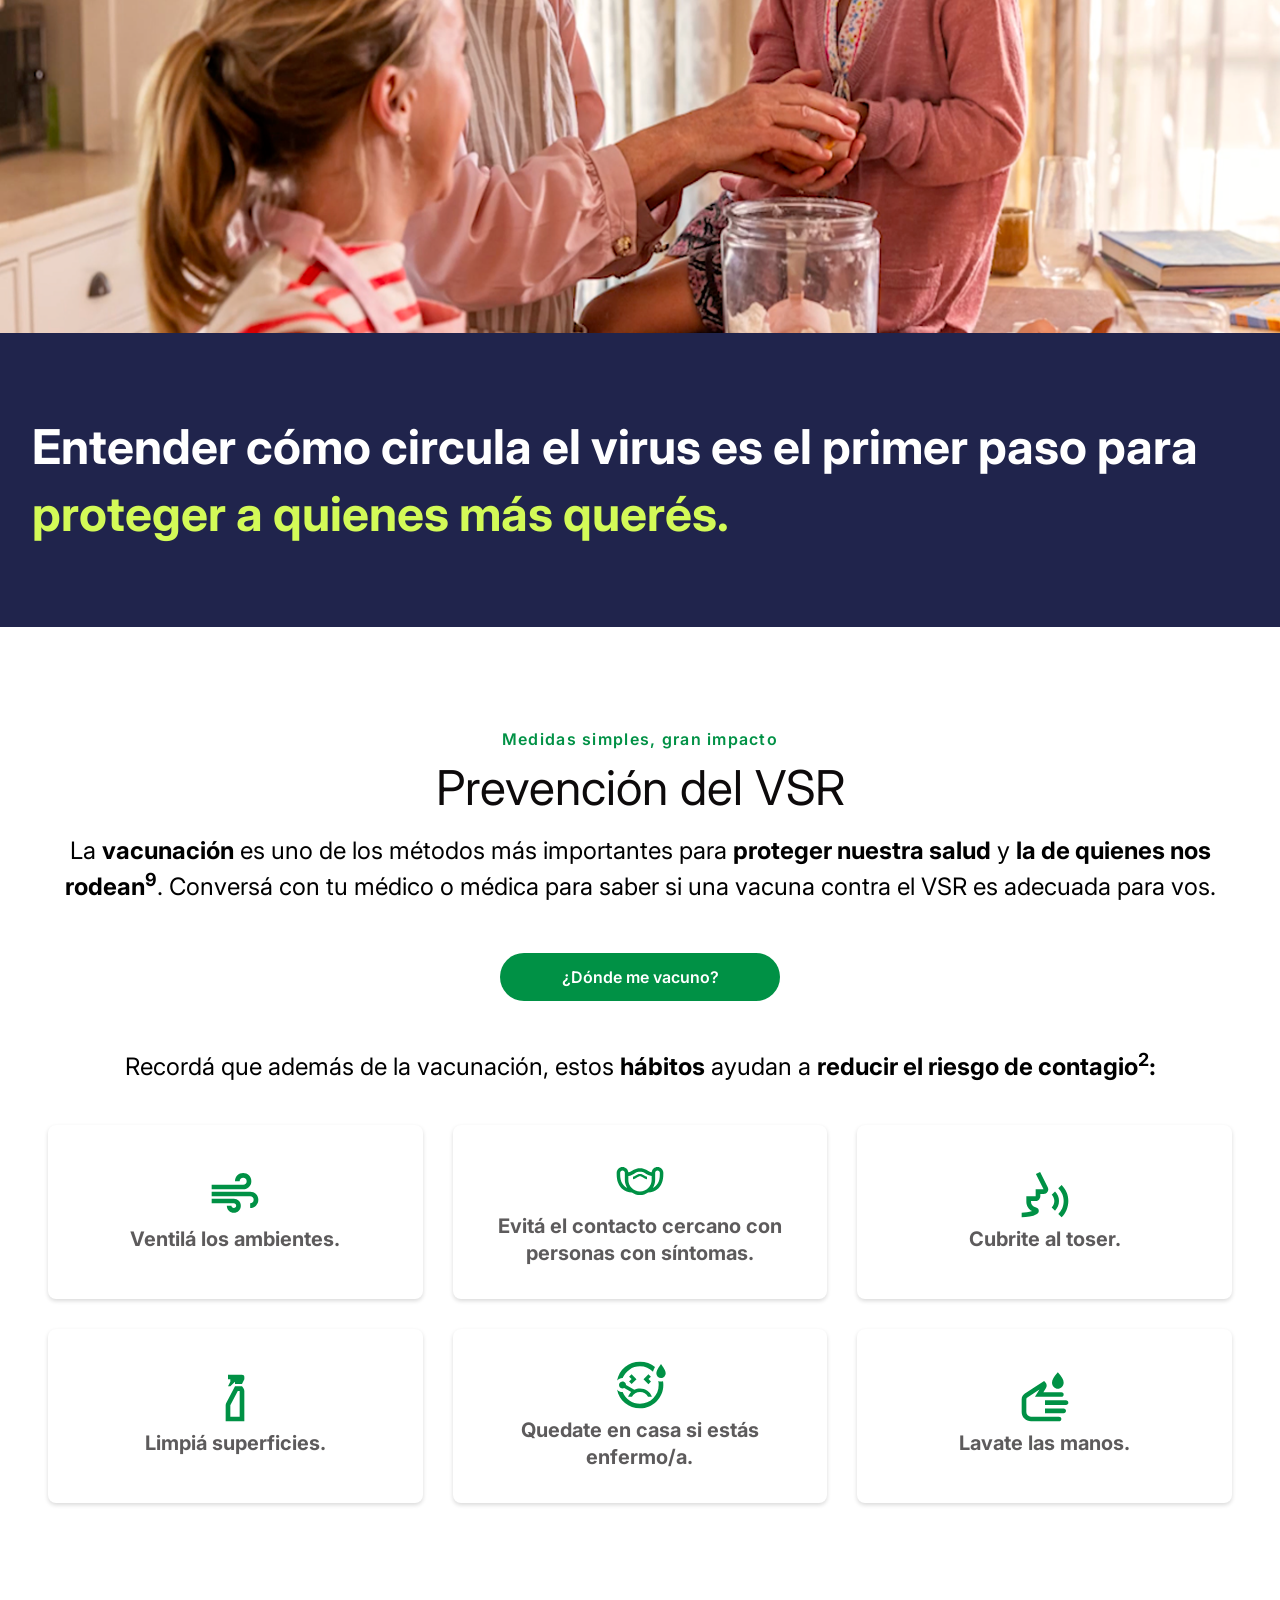
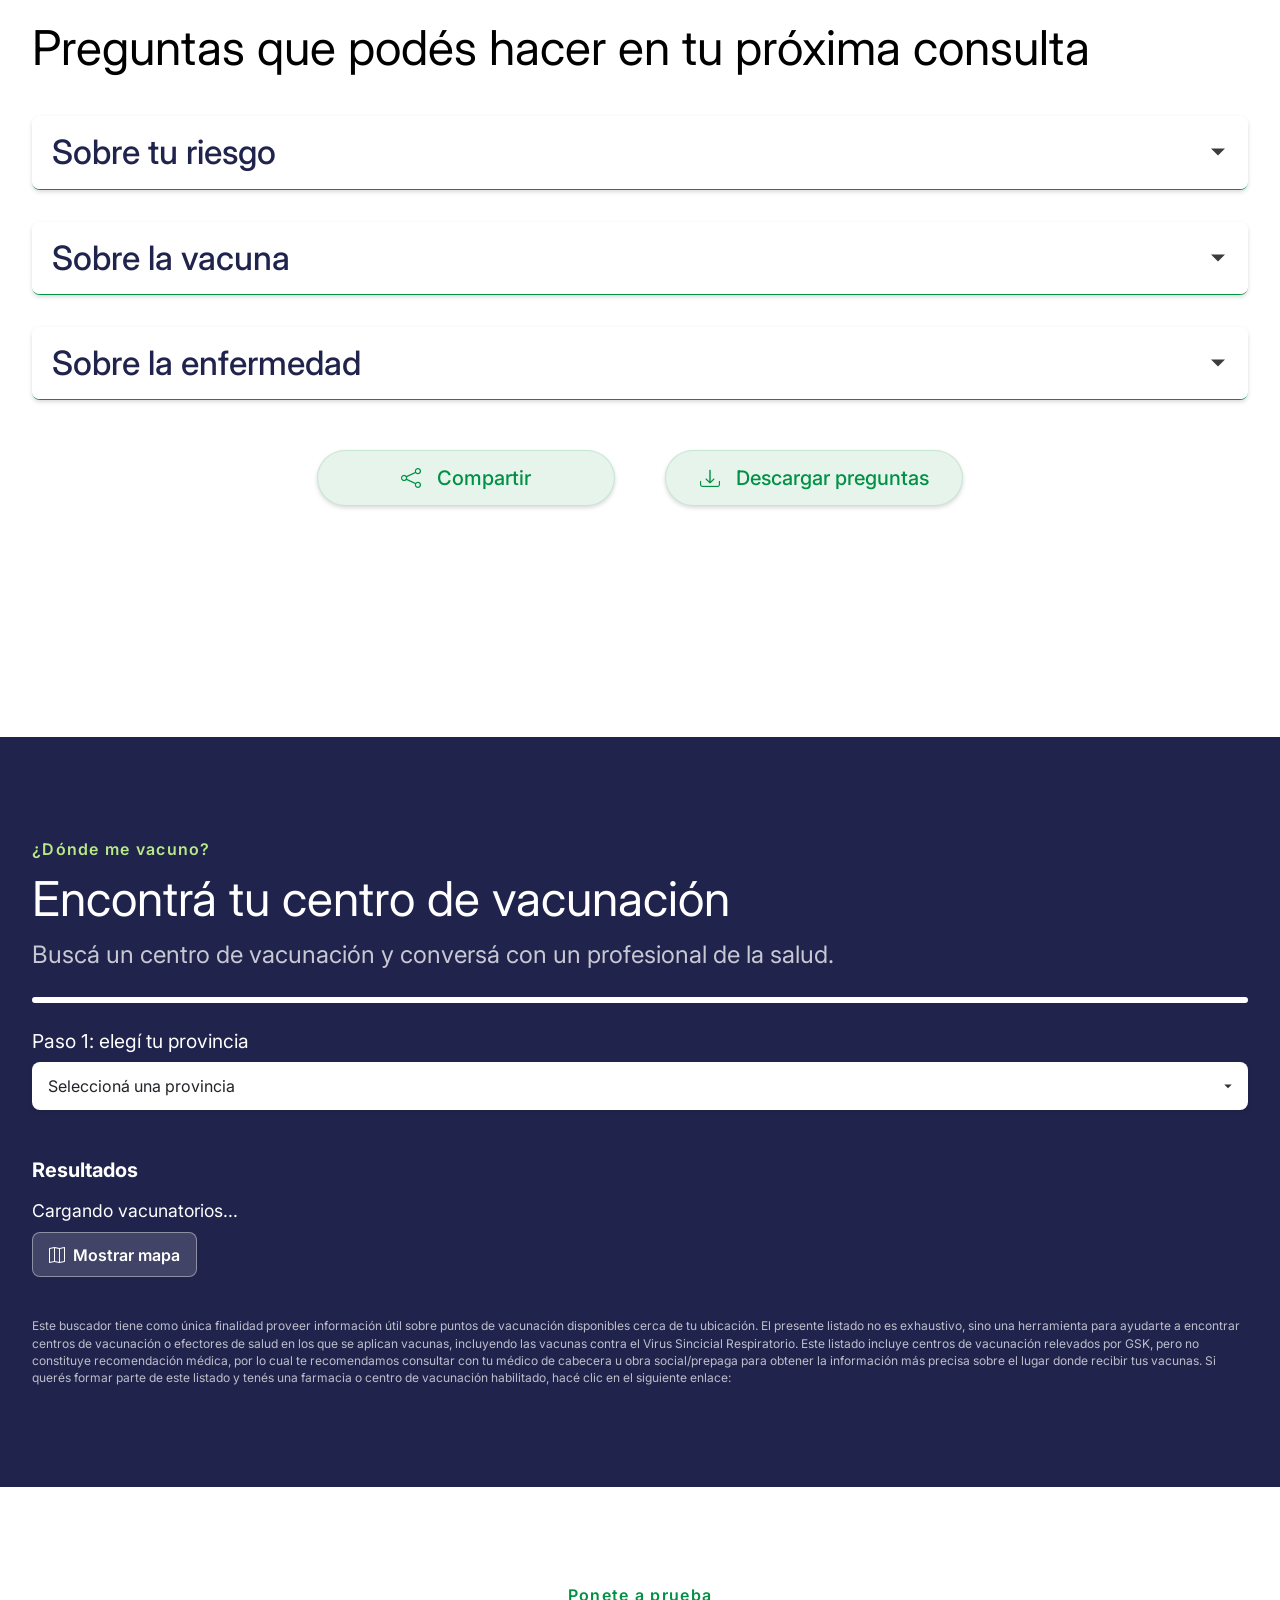
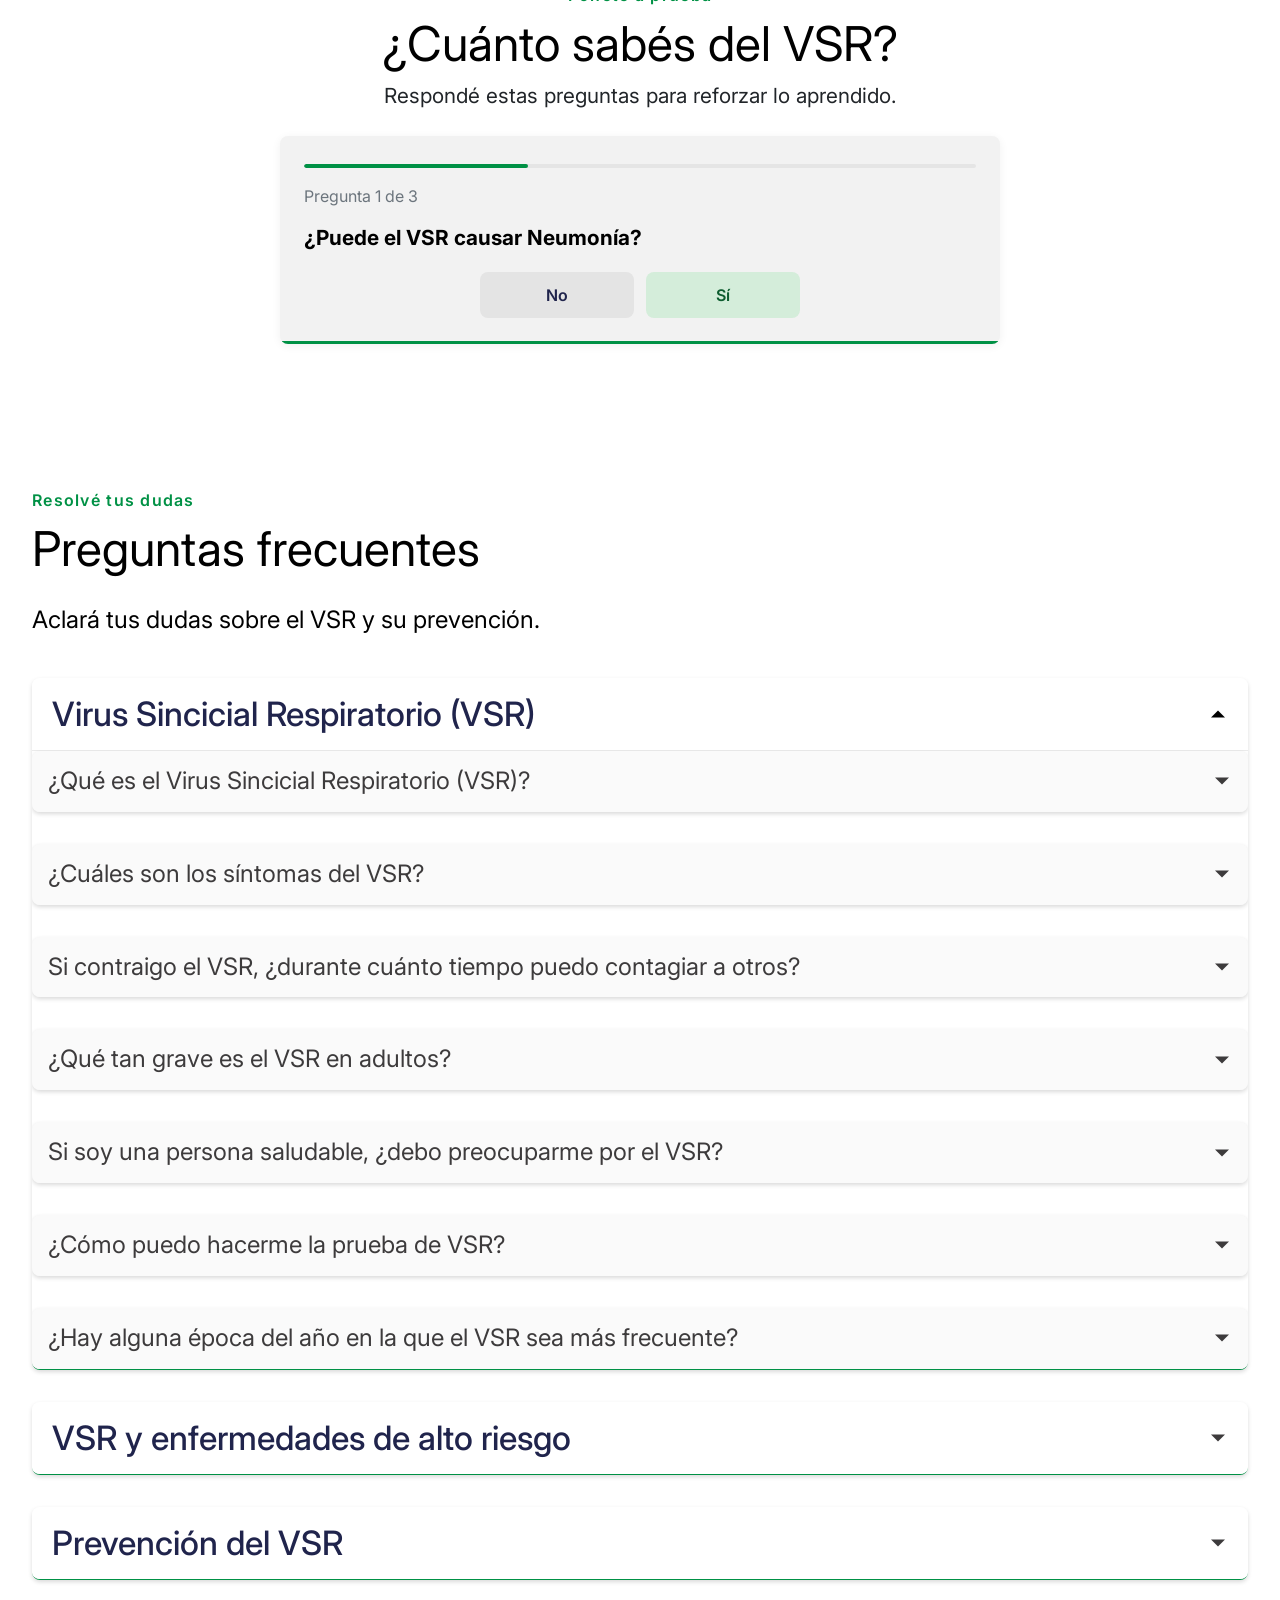
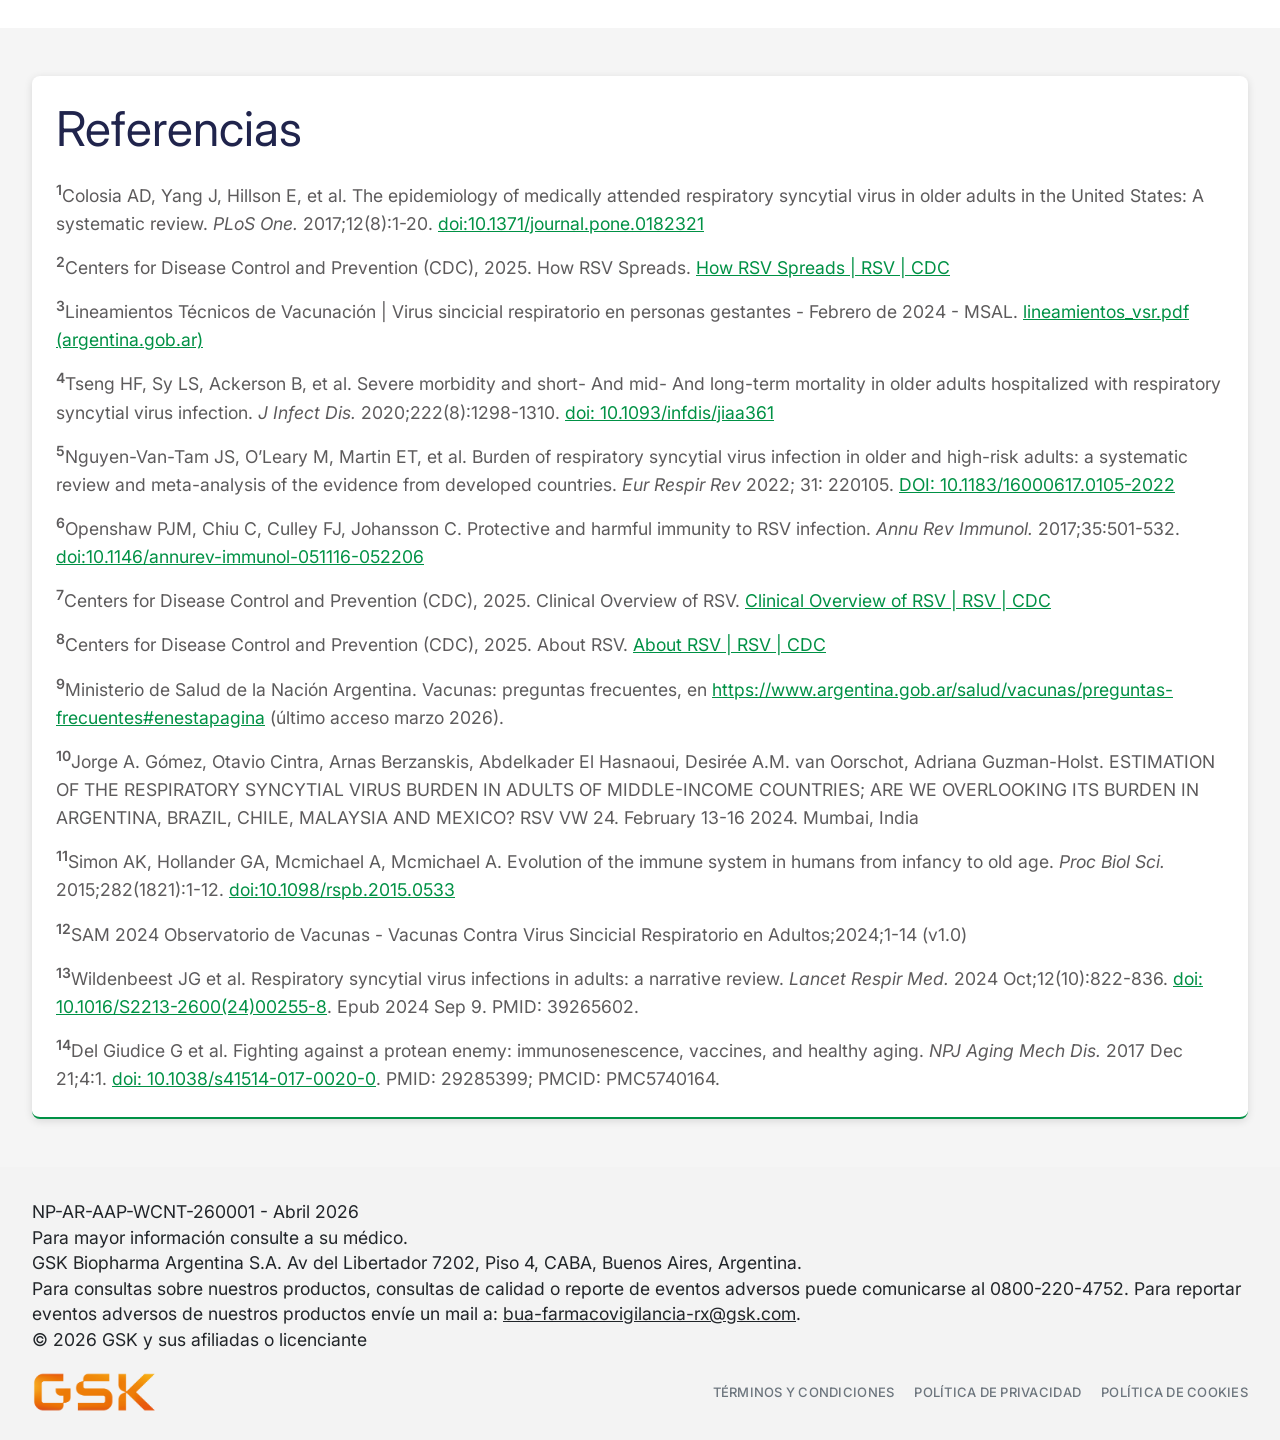
==== commit 98f5f60e: "Correcciones de valen 29-4" ====
--- a/index.html
+++ b/index.html
@@ -20,12 +20,12 @@
         <img src="assets/img/logo-principal-pc.png" alt="VSR - Virus Sincicial Respiratorio" class="logo-img logo-img-pc d-none d-lg-block">
       </a>
       <nav class="header-nav d-none d-lg-flex align-items-center" aria-label="Navegación principal">
-        <a href="#que-es" class="header-nav-link">¿Qué es el VSR?</a>
-        <a href="#sintomas" class="header-nav-link">Síntomas</a>
-        <a href="#contagio" class="header-nav-link">Contagio</a>
-        <a href="#vacunacion" class="header-nav-link">Vacunación</a>
-        <a href="#evaluar-riesgo" class="header-nav-link">Test</a>
-        <a href="#faq" class="header-nav-link">Preguntas frecuentes</a>
+        <a href="que-es.html" class="header-nav-link">¿Qué es el VSR?</a>
+        <a href="sintomas.html" class="header-nav-link">Síntomas</a>
+        <a href="contagio.html" class="header-nav-link">Contagio</a>
+        <a href="vacunacion.html" class="header-nav-link">Vacunación</a>
+        <a href="test.html" class="header-nav-link">Test</a>
+        <a href="preguntas-frecuentes.html" class="header-nav-link">Preguntas frecuentes</a>
       </nav>
     </div>
     <div class="header-line"></div>
@@ -331,7 +331,7 @@
       <div class="reconocer-aviso rounded-3 ">
         <p class="reconocer-aviso-titulo mb-2">Importante:</p>
         <p class="reconocer-aviso-texto mb-0">
-          Ante síntomas persistentes o dificultad para respirar, consultá con un profesional de salud.
+          ante síntomas persistentes o dificultad para respirar, consultá con un profesional de salud.
         </p>
       </div>
     </div>
@@ -429,7 +429,7 @@
     <div class="section-entender-foto position-relative">
       <img src="assets/img/entender-como-circula.png" alt="" class="section-entender-img d-lg-none">
       <img src="assets/img/imagen-pc.png" alt="" class="section-entender-img section-entender-img-pc d-none d-lg-block">
-      <div class="section-entender-overlay d-none d-lg-flex">
+      <div class="section-entender-overlay">
         <span>Este encuentro podría<br>ser interrumpido por el <span class="entender-overlay-vsr">VSR</span></span>
       </div>
     </div>
@@ -977,27 +977,27 @@
         </button>
       </div>
       <nav class="mobile-menu-nav px-4 pb-4">
-        <a href="#que-es" class="mobile-menu-link">
+        <a href="que-es.html" class="mobile-menu-link">
           <img src="assets/img/icon/que-es.svg" alt="" class="mobile-menu-icon">
           <span>¿Qué es el VSR?</span>
         </a>
-        <a href="#sintomas" class="mobile-menu-link">
+        <a href="sintomas.html" class="mobile-menu-link">
           <img src="assets/img/icon/sintomas.svg" alt="" class="mobile-menu-icon">
           <span>Síntomas</span>
         </a>
-        <a href="#contagio" class="mobile-menu-link">
+        <a href="contagio.html" class="mobile-menu-link">
           <img src="assets/img/contagios-reinfecciones/reinfecciones.svg" alt="" class="mobile-menu-icon">
           <span>Contagio</span>
         </a>
-        <a href="#vacunacion" class="mobile-menu-link">
+        <a href="vacunacion.html" class="mobile-menu-link">
           <img src="assets/img/icon/prevencion.svg" alt="" class="mobile-menu-icon">
           <span>Vacunación</span>
         </a>
-        <a href="#evaluar-riesgo" class="mobile-menu-link">
+        <a href="test.html" class="mobile-menu-link">
           <i class="bi bi-ui-checks mobile-menu-icon mobile-menu-icon-bi" aria-hidden="true"></i>
           <span>Test</span>
         </a>
-        <a href="#faq" class="mobile-menu-link">
+        <a href="preguntas-frecuentes.html" class="mobile-menu-link">
           <i class="bi bi-question-circle mobile-menu-icon mobile-menu-icon-bi"></i>
           <span>Preguntas frecuentes</span>
         </a>
@@ -1007,19 +1007,19 @@
 
   <!-- ========== NAVEGACIÓN INFERIOR (solo móvil; en PC se usa el header con menú) ========== -->
   <nav class="bottom-nav d-lg-none" aria-label="Navegación principal">
-    <a href="#que-es" class="bottom-nav-item active">
+    <a href="que-es.html" class="bottom-nav-item active">
       <img src="assets/img/icon/que-es.svg" alt="" class="bottom-nav-icon">
       <span>¿Qué es?</span>
     </a>
-    <a href="#sintomas" class="bottom-nav-item">
+    <a href="sintomas.html" class="bottom-nav-item">
       <img src="assets/img/icon/sintomas.svg" alt="" class="bottom-nav-icon">
       <span>Síntomas</span>
     </a>
-    <a href="#contagio" class="bottom-nav-item">
+    <a href="contagio.html" class="bottom-nav-item">
       <img src="assets/img/icon/prevencion.svg" alt="" class="bottom-nav-icon">
       <span>Contagio</span>
     </a>
-    <a href="#vacunacion" class="bottom-nav-item">
+    <a href="vacunacion.html" class="bottom-nav-item">
       <img src="assets/img/icon/vacunacion.svg" alt="" class="bottom-nav-icon">
       <span>Vacunación</span>
     </a>
@@ -1030,6 +1030,7 @@
   </nav>
 
   <script src="https://cdn.jsdelivr.net/npm/bootstrap@5.3.2/dist/js/bootstrap.bundle.min.js"></script>
+  <script src="js/page-transition.js"></script>
   <script src="https://maps.googleapis.com/maps/api/js?key=AIzaSyBWMgpuf6kUK7eyheo1pUPx69nEhqMk86w&v=weekly&loading=async" async></script>
   <script src="js/vacunatorios-map.js"></script>
   <script src="js/main.js"></script>
--- a/css/style.css
+++ b/css/style.css
@@ -17,6 +17,25 @@
   min-height: 100vh;
   background-color: #f5f5f5;
   font-family: "Inter", system-ui, -apple-system, "Segoe UI", Roboto, "Helvetica Neue", Arial, sans-serif;
+}
+
+body.page-transition {
+  opacity: 0;
+  transition: opacity 220ms ease-in-out;
+}
+
+body.page-transition.page-ready {
+  opacity: 1;
+}
+
+@view-transition {
+  navigation: auto;
+}
+
+::view-transition-old(root),
+::view-transition-new(root) {
+  animation-duration: 0.28s;
+  animation-timing-function: ease-in-out;
 }
 
 /* ========== HEADER CON LOGO ========== */
@@ -857,7 +876,7 @@
 }
 
 .section-evaluar-riesgo {
-  background-color: #fafafa;
+  background-color: #E8EDE9;
   color: #212529;
   padding-top: 3rem;
   padding-bottom: 3rem;
@@ -1869,7 +1888,7 @@
 
 /* ========== Video (Conocé más) ========== */
 .section-video-contagio {
-  background-color: #e9e9ed;
+  background-color: #fafafa;
   color: #212529;
 }
 
@@ -2301,9 +2320,9 @@
   }
 
   .contagio-flow-card .contagio-flow-title {
-    font-size: 1.5rem;
+    font-size: 1.4rem;
     text-align: center;
-    font-weight: 400;
+    font-weight: 700;
     color: #20244c;
     max-width: 100%;
   }
@@ -2319,6 +2338,7 @@
 }
 
 .section-entender-foto {
+  position: relative;
   width: 100%;
   height: auto;
   min-height: auto;
@@ -2350,27 +2370,74 @@
   color: #D3FA57;
 }
 
-/* Bloque overlay sobre la imagen - solo PC */
+/* Mobile: mostrar el mismo recuadro sin romper el layout */
+.section-entender-overlay {
+  position: absolute;
+  top: auto;
+  bottom: 0.75rem;
+  left: 50%;
+  transform: translateX(-50%);
+  display: flex;
+  align-items: center;
+  justify-content: center;
+  background-color: rgba(50, 52, 72, 1);
+  color: #fff;
+  padding: 0.55rem 1.1rem;
+  border-radius: 0;
+  text-align: center;
+  font-size: 0.95rem;
+  line-height: 1.2;
+  width: min(92%, 520px);
+  max-width: 92%;
+  z-index: 2;
+  opacity: 1;
+  visibility: visible;
+  pointer-events: none;
+}
+
+.section-entender-overlay .entender-overlay-vsr {
+  color: #D3FA57;
+  font-weight: 700;
+}
+
+@media (max-width: 991px) {
+  .section-entender-overlay {
+    animation: entender-overlay-slide-in-mobile 420ms ease-out both;
+  }
+}
+
+@keyframes entender-overlay-slide-in-mobile {
+  0% {
+    opacity: 0;
+    transform: translateX(-40%);
+  }
+  100% {
+    opacity: 1;
+    transform: translateX(-50%);
+  }
+}
+
+@media (prefers-reduced-motion: reduce) {
+  .section-entender-overlay {
+    animation: none !important;
+  }
+}
+
+/* En desktop, mantener comportamiento hover actual */
 @media (min-width: 992px) {
   .section-entender-foto {
-    position: relative;
     cursor: default;
   }
 
   .section-entender-overlay {
-    position: absolute;
     top: 80%;
-    left: 50%;
     transform: translate(-50%, -50%);
     background-color: rgba(50, 52, 72, 1);
-    color: #fff;
     padding: 2.25rem 2rem;
     border-radius: 0px;
-    text-align: center;
     font-size: 2.25rem;
     line-height: 1.4;
     max-width: 90%;
-    z-index: 2;
     opacity: 0;
     visibility: hidden;
     pointer-events: none;
@@ -2382,11 +2449,6 @@
     opacity: 1;
     visibility: visible;
     pointer-events: auto;
-  }
-
-  .section-entender-overlay .entender-overlay-vsr {
-    color: #D3FA57;
-    font-weight: 700;
   }
   .section-entender-frase{
     font-size: 3rem;
@@ -2646,6 +2708,36 @@
     text-align: left !important;
   }
 
+  .prevencion-consulta-btns {
+    gap: 50px !important;
+    justify-content: center;
+    margin-top: 50px !important;
+  }
+
+  .btn-prevencion-consulta {
+    display: inline-flex;
+    align-items: center;
+    justify-content: center;
+    gap: 8px;
+    min-width: 298px;
+    height: 56px;
+    padding: 16px 32px;
+    border-radius: 99px;
+    background: #E6F4EC;
+    color: #009145;
+    border: 1px solid rgba(0, 145, 69, 0.14);
+    box-shadow: 0 2px 4px rgba(0, 0, 0, 0.15);
+    font-size: 20px;
+    font-weight: 500;
+    line-height: 1;
+  }
+
+  .btn-prevencion-consulta:hover {
+    background: #d8efe2;
+    color: #007a38;
+    border-color: rgba(0, 145, 69, 0.2);
+  }
+
   .prevencion-title{
     font-size: 3rem;
   }
@@ -2908,7 +3000,7 @@
     margin-top: 2rem;
   }
   .donde-vacuno-panel-resultados {
-    padding: 1.5rem;
+    padding: 1rem 0rem;
   }
   .donde-vacuno-lista-resultados {
     max-height: none;
@@ -3660,6 +3752,11 @@
 @media (max-width: 991.98px) {
   .accordion-faq-main .accordion-header .accordion-button.faq-main-category-btn {
     font-size: 1rem;
+  }
+
+  .accordion-faq-main-inner .accordion-button {
+    font-size: 1rem;
+    line-height: 1.35;
   }
 }
 
@@ -4244,3 +4341,11 @@
     font-weight: 400;
   }
 }
+
+@media (max-width: 991.98px) {
+  .accordion-faq-main-inner .accordion-button,
+  .accordion-faq-inner .accordion-button {
+    font-size: 1rem !important;
+    line-height: 1.35;
+  }
+}
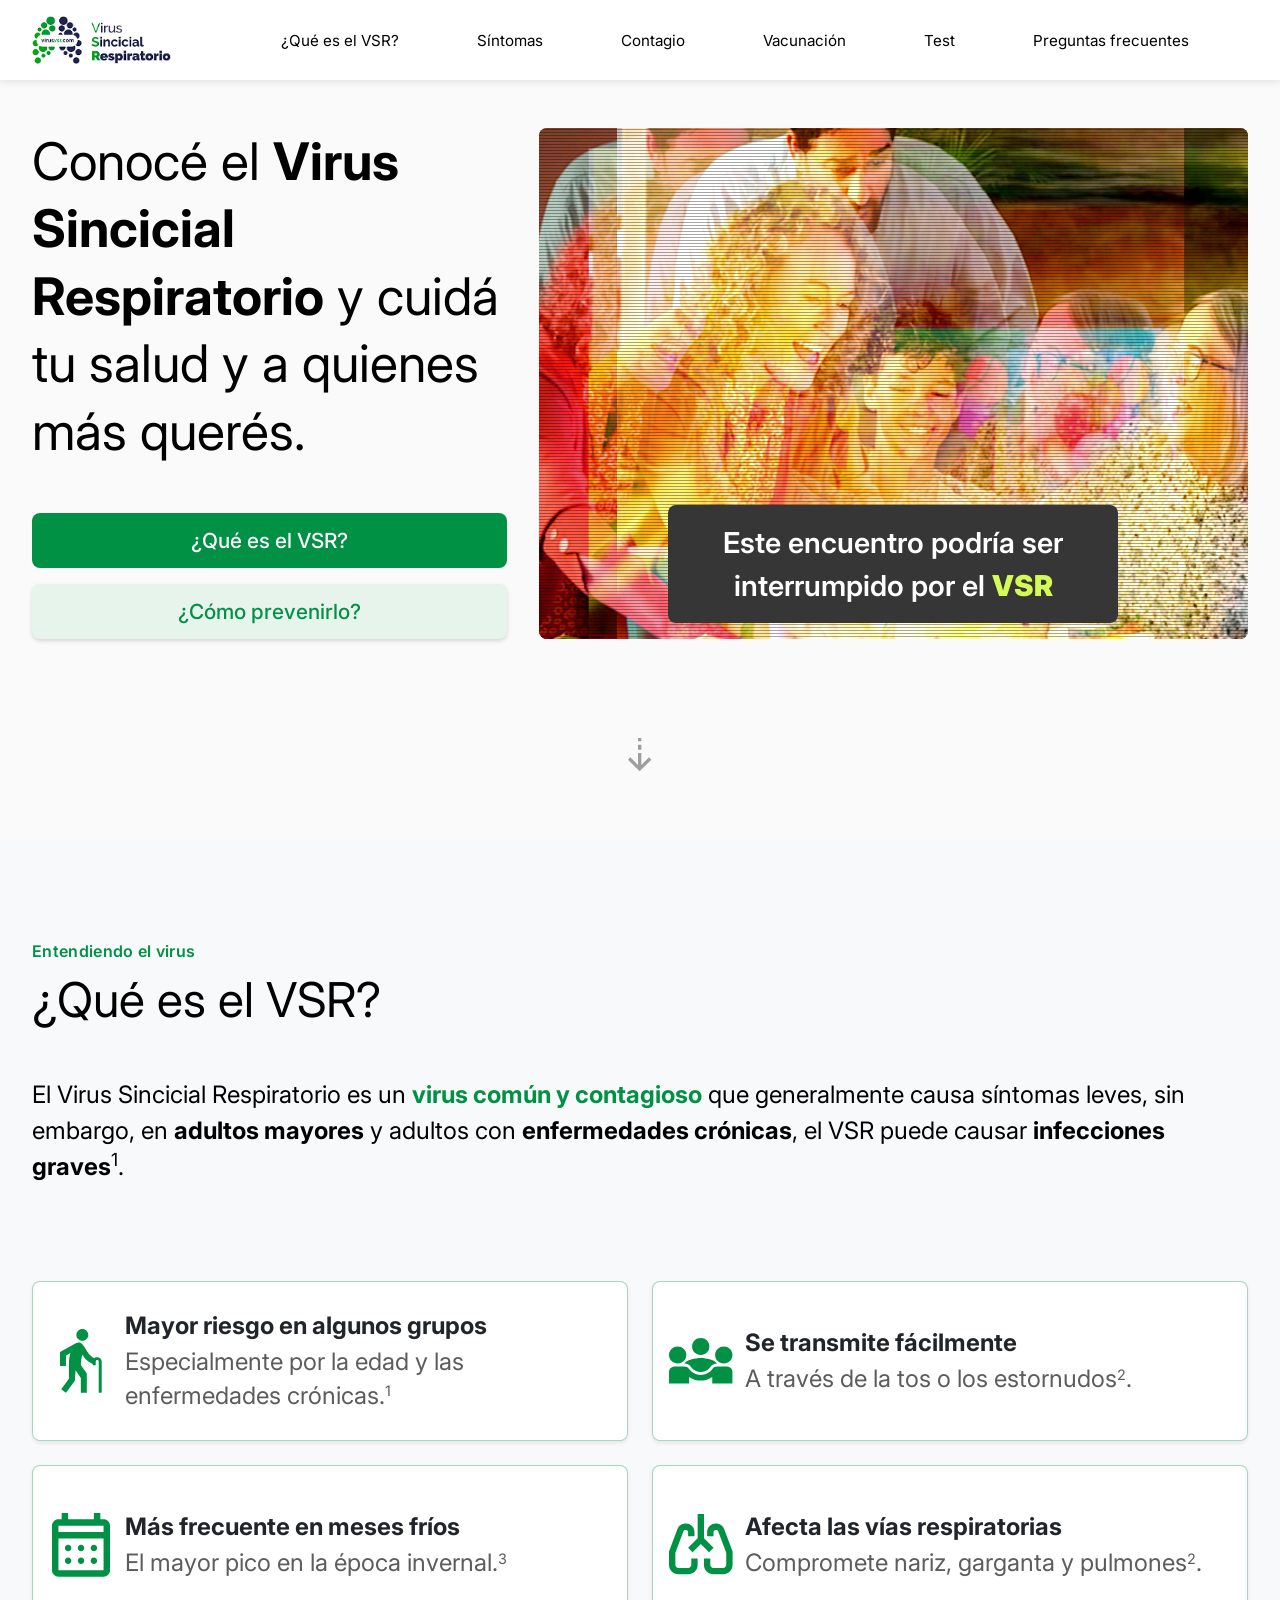
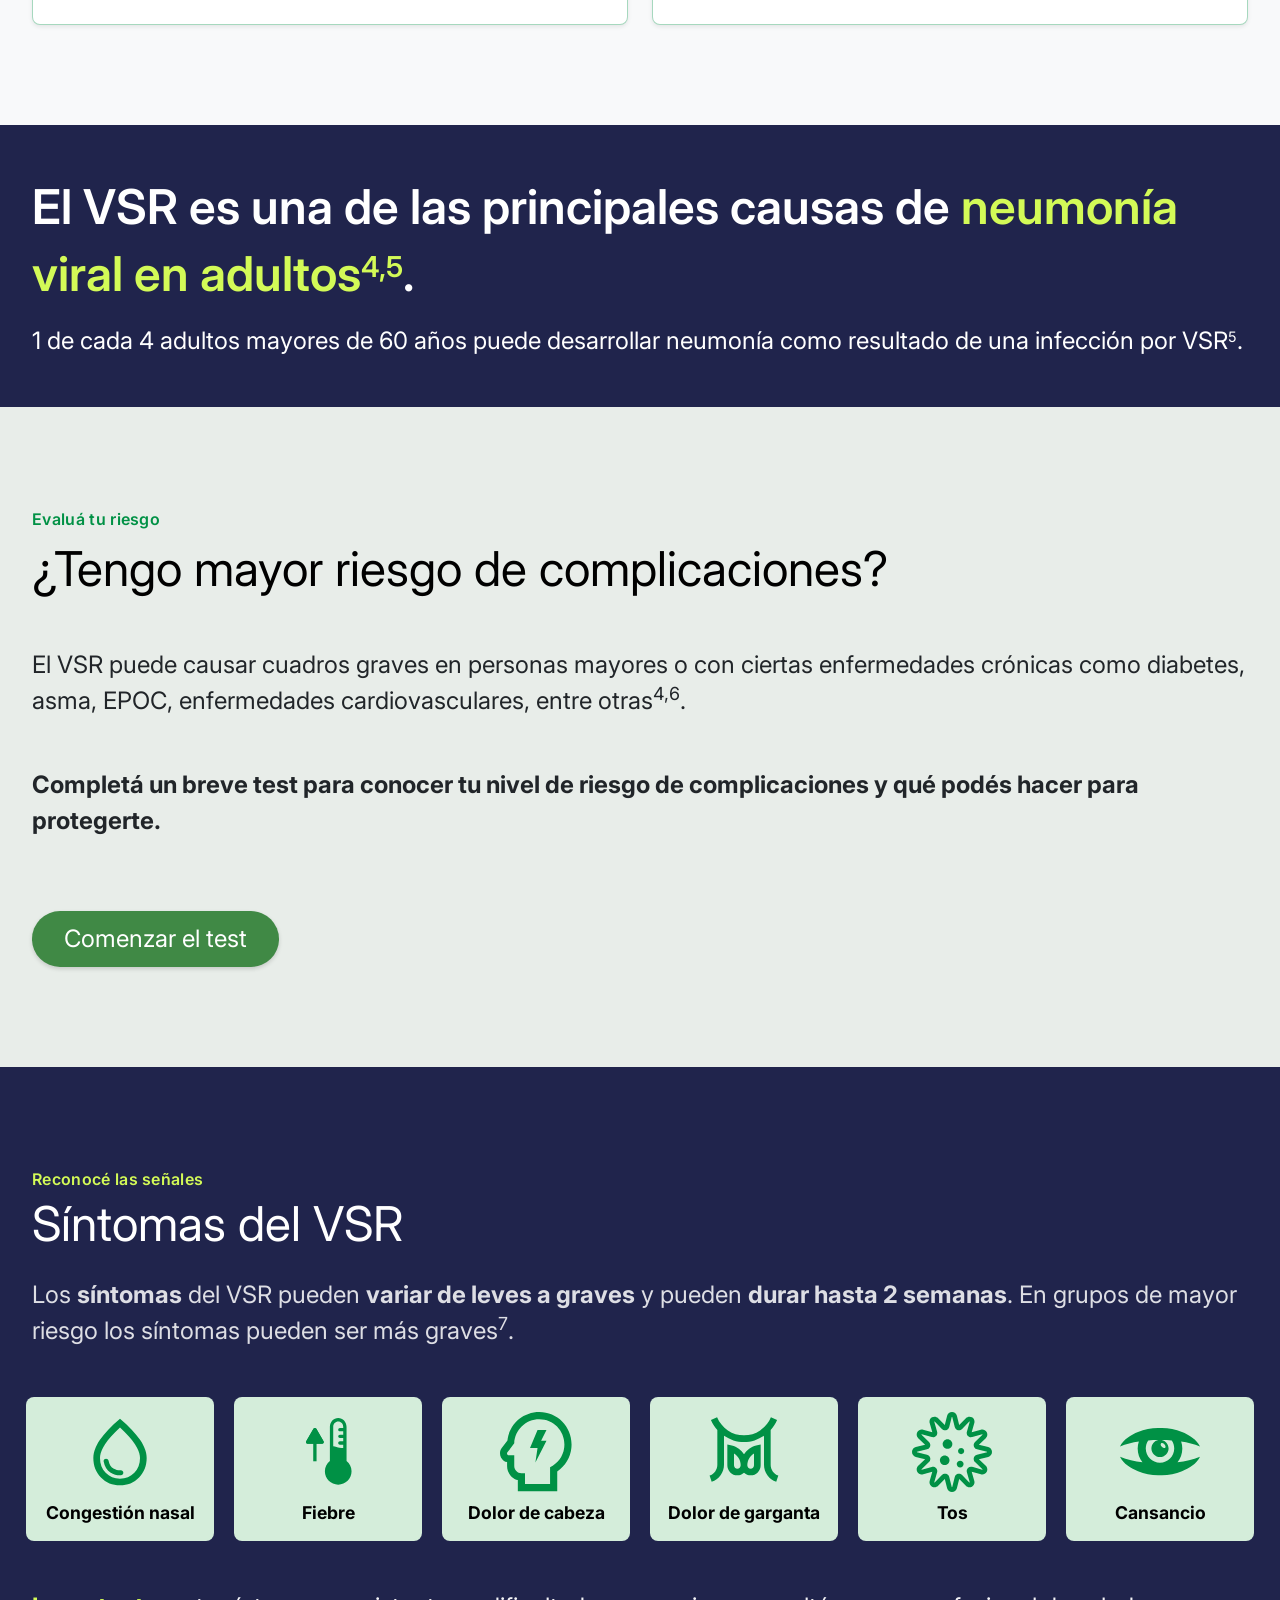
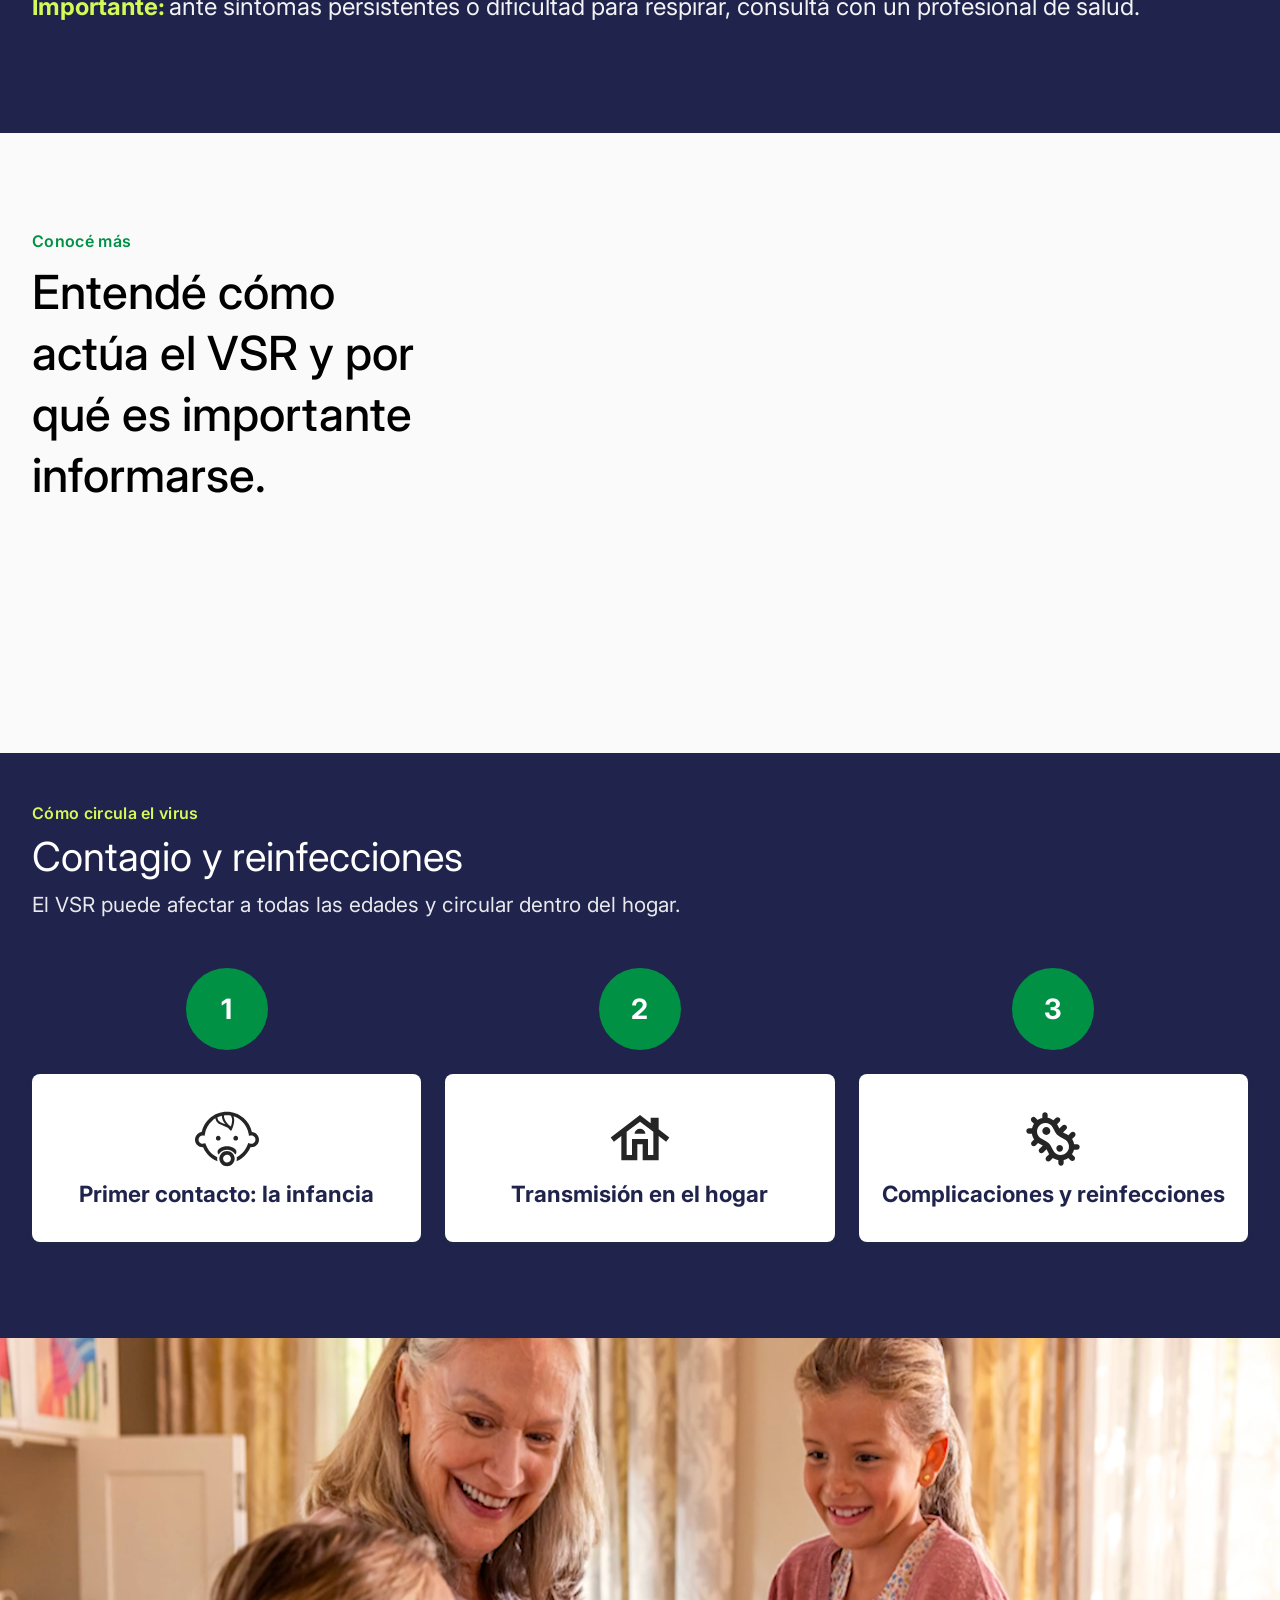
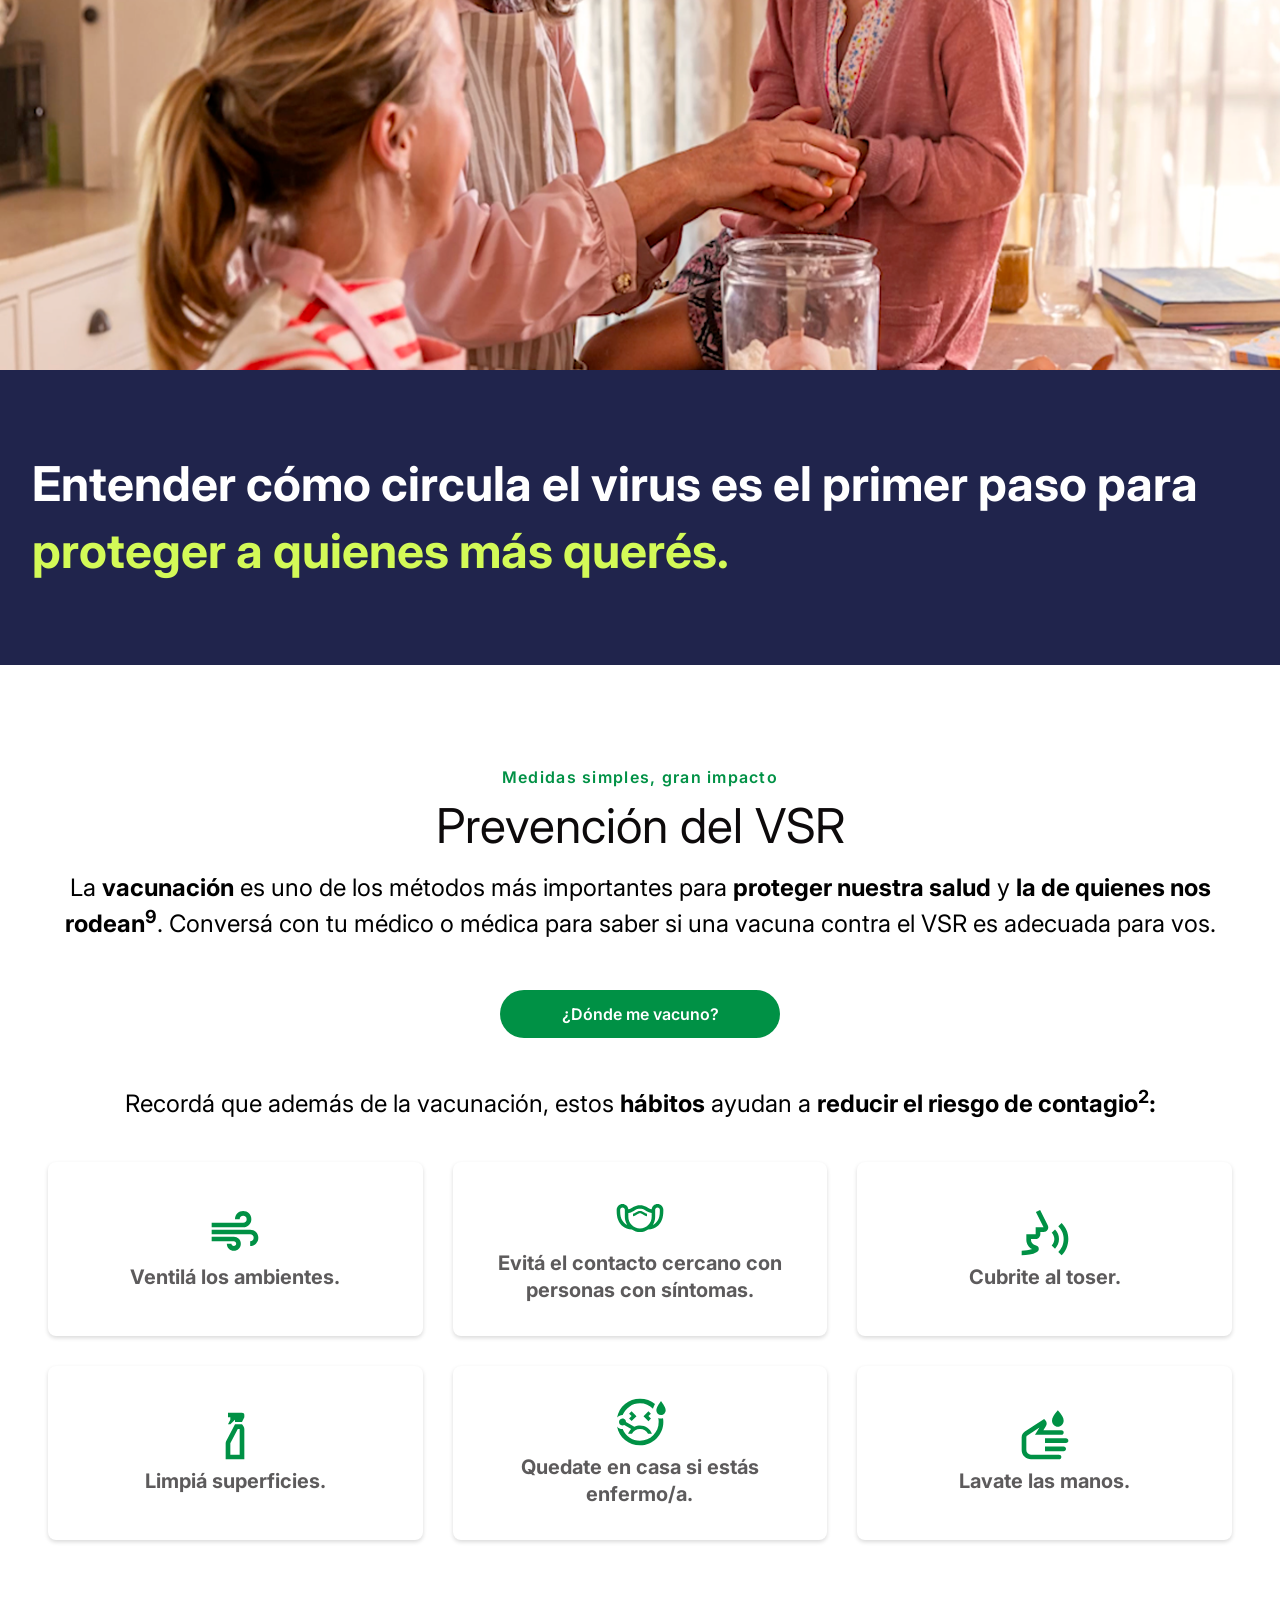
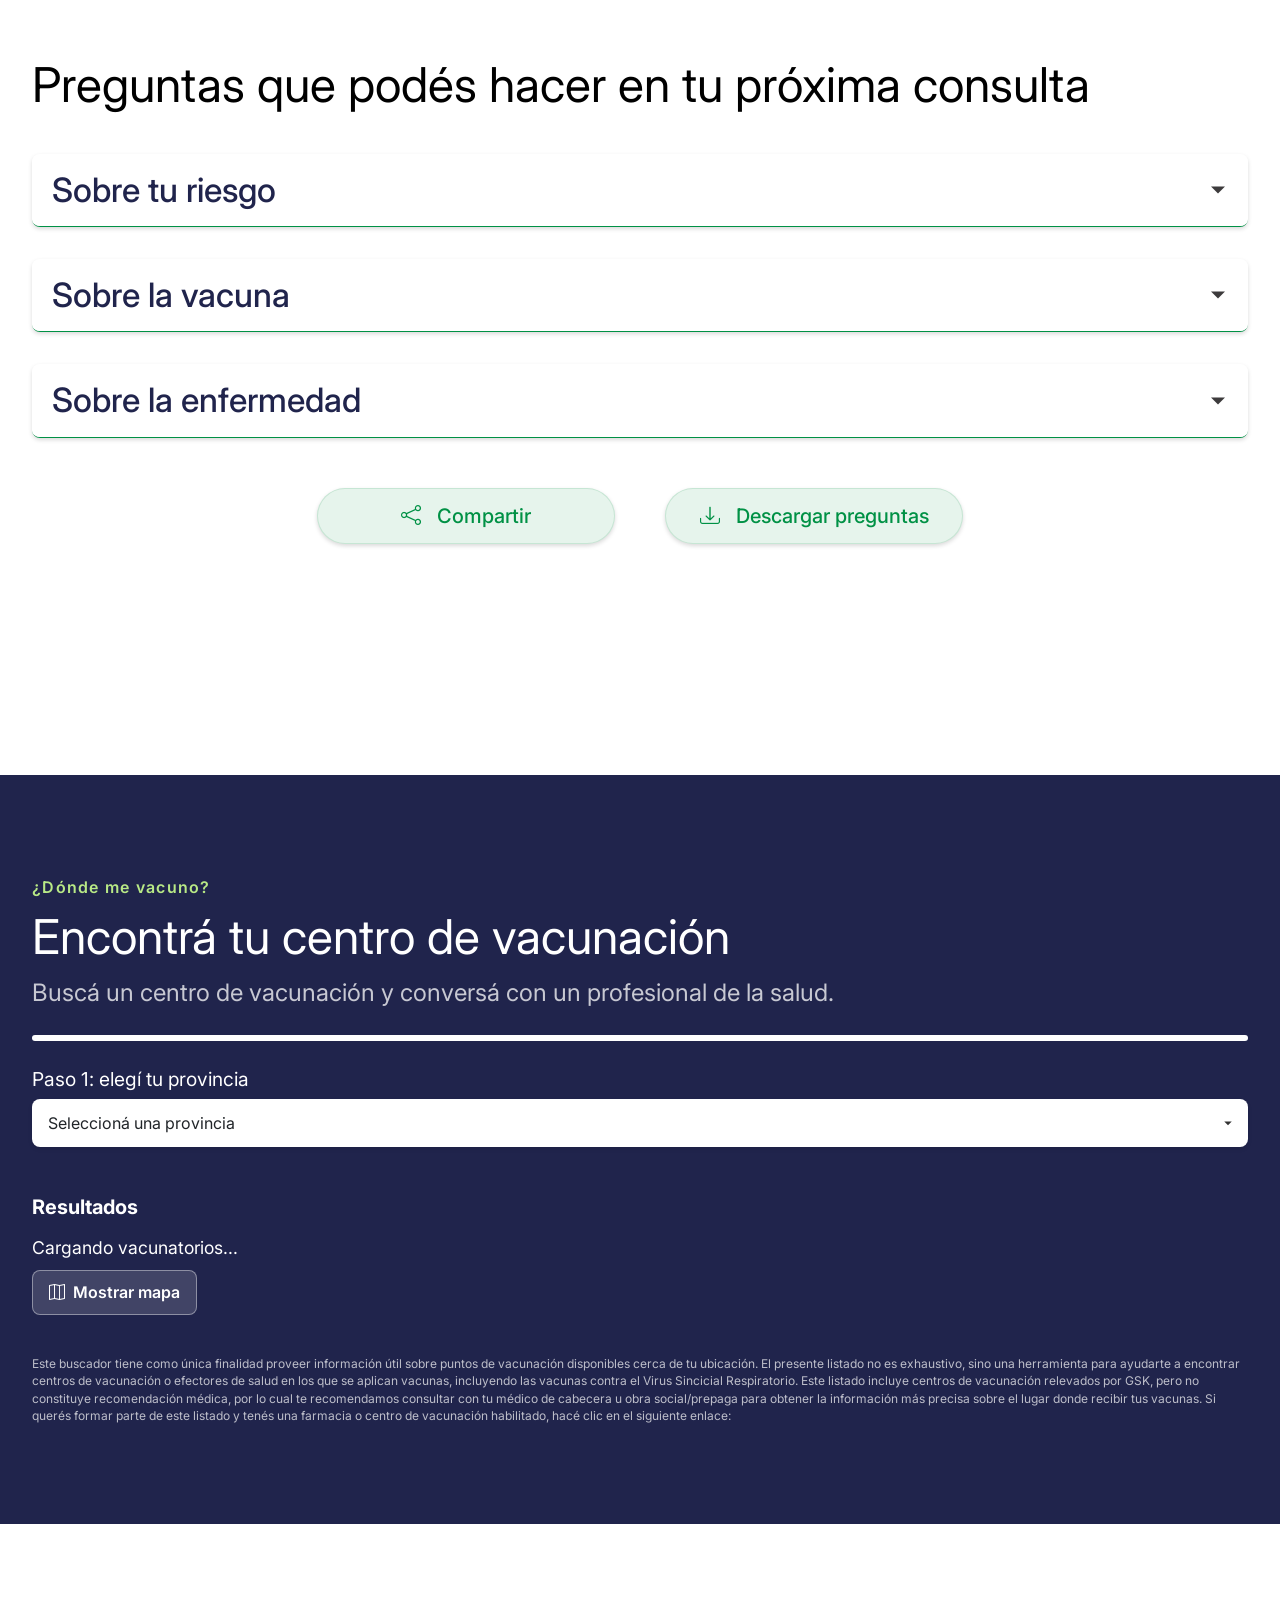
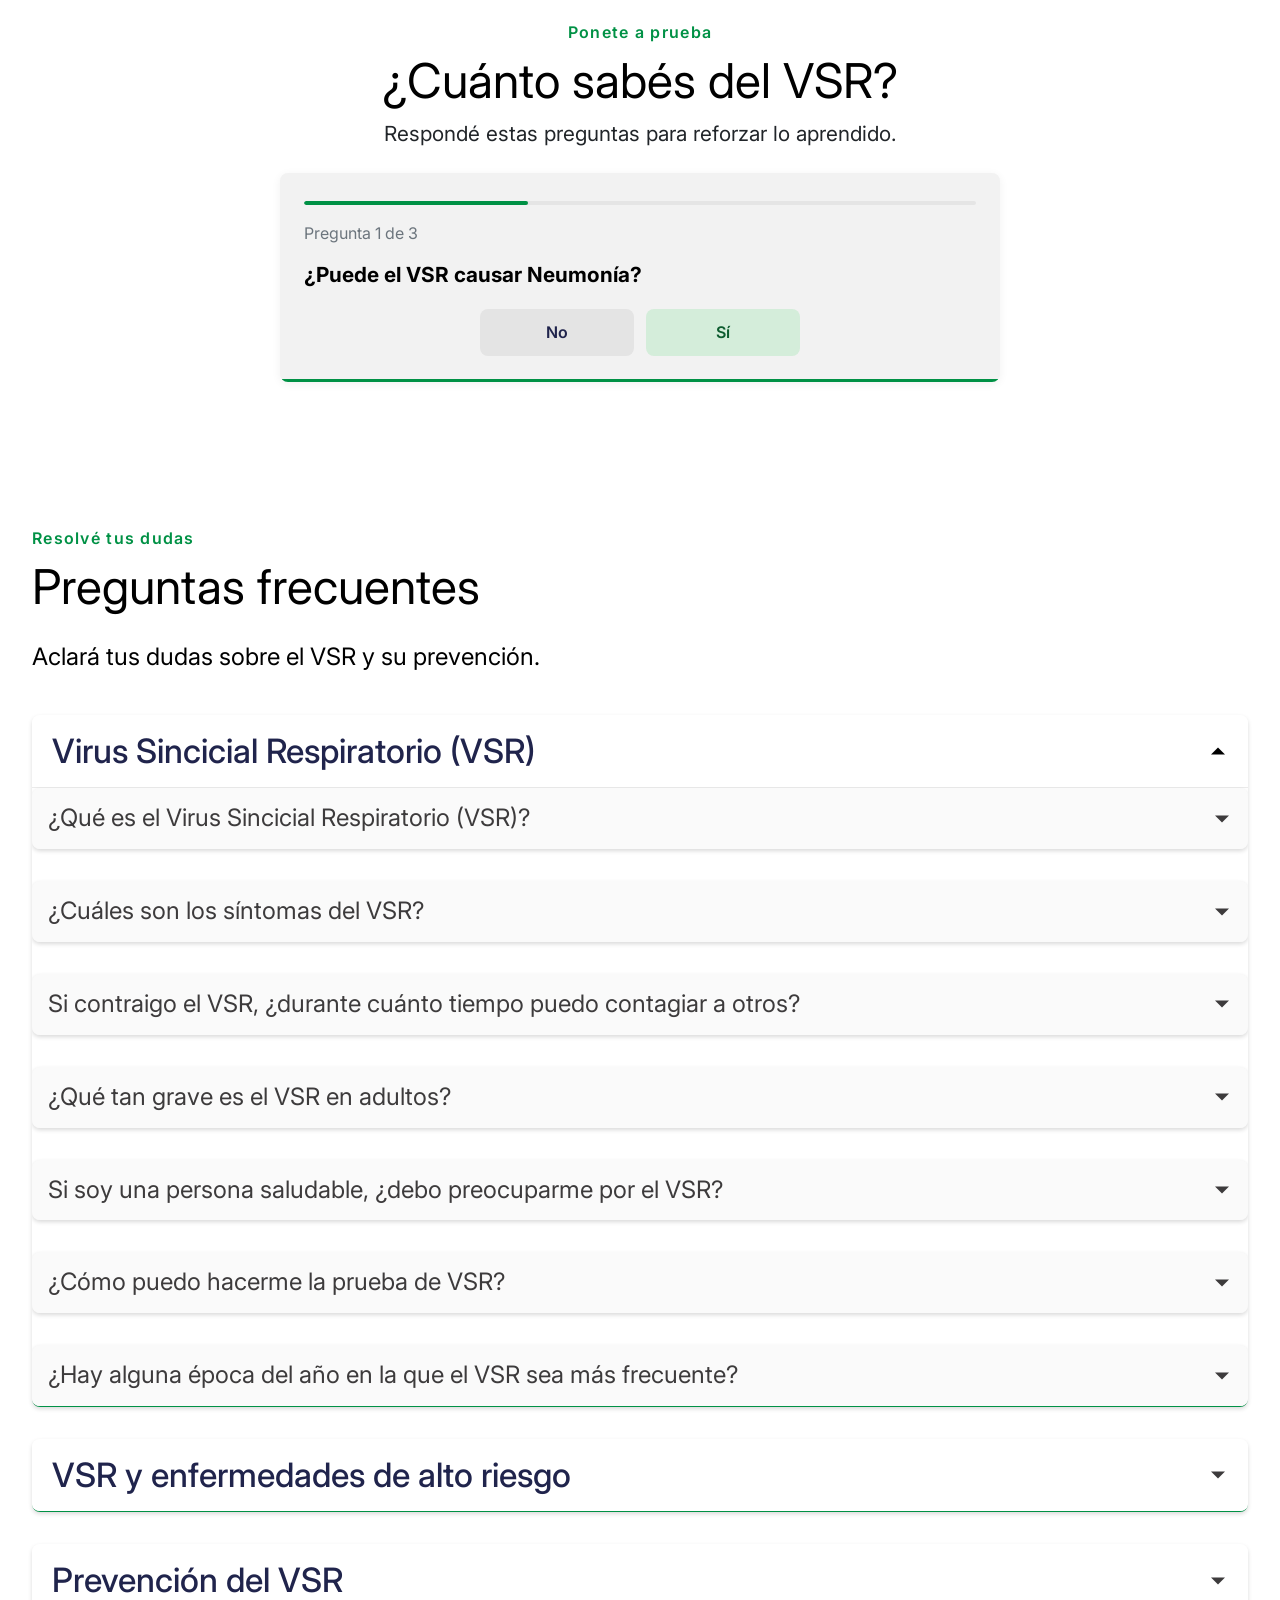
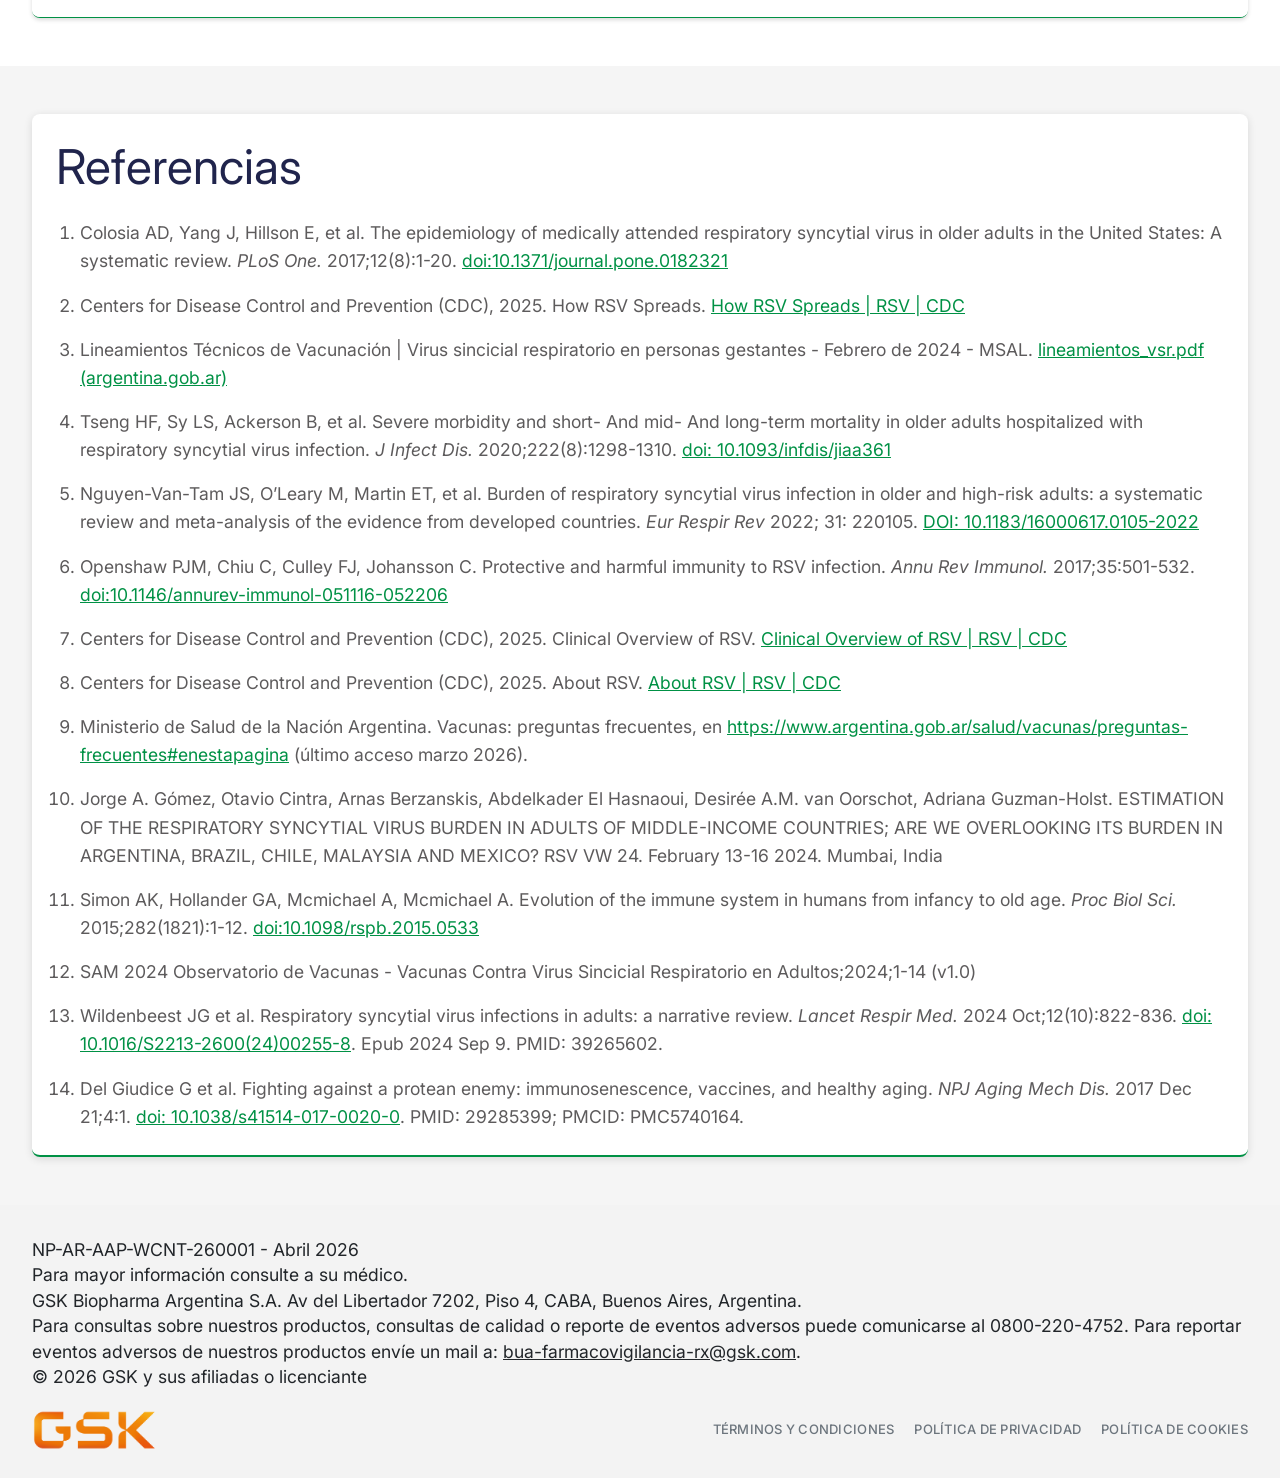
==== commit 6982d411: "Efecto glitch en el hero principal - Capas con clip-path animado (RGB split + scanlines) sobre la im" ====
--- a/index.html
+++ b/index.html
@@ -34,6 +34,11 @@
   <!-- ========== BANNER / HERO MOBILE ========== -->
   <section class="banner-main d-lg-none">
     <div class="banner-bg" role="img" aria-label="Imagen de fondo del banner"></div>
+    <div class="glitch-layers glitch-layers--mobile" aria-hidden="true">
+      <div class="glitch-layer"></div>
+      <div class="glitch-layer"></div>
+      <div class="glitch-layer"></div>
+    </div>
     <div class="container banner-content">
       <div class="banner-box">
         <p class="banner-box-line mb-1">Este encuentro podría</p>
@@ -59,7 +64,7 @@
   <section class="hero-desktop d-none d-lg-block">
     <div class="container">
       <div class="row align-items-stretch g-0">
-        <div class="col-lg-6 hero-desktop-left">
+        <div class="col-lg-5 hero-desktop-left">
           <p class="intro-title mb-5">
             Conocé el <strong>Virus Sincicial Respiratorio</strong> y cuidá tu salud y a quienes más querés.
           </p>
@@ -68,9 +73,14 @@
             <a href="#vacunacion" class="btn btn-cta-outline">¿Cómo prevenirlo?</a>
           </div>
         </div>
-        <div class="col-lg-6 hero-desktop-right">
+        <div class="col-lg-7 hero-desktop-right">
           <div class="hero-desktop-img-wrap">
             <div class="hero-desktop-bg" role="img" aria-label="Familia"></div>
+            <div class="glitch-layers glitch-layers--desktop" aria-hidden="true">
+              <div class="glitch-layer"></div>
+              <div class="glitch-layer"></div>
+              <div class="glitch-layer"></div>
+            </div>
             <div class="hero-desktop-overlay">
               <p class="hero-desktop-overlay-text mb-0">Este encuentro podría ser interrumpido por el <strong class="text-vsr">VSR</strong></p>
             </div>
--- a/css/style.css
+++ b/css/style.css
@@ -136,7 +136,7 @@
 
   .hero-desktop-left .intro-title {
     text-align: left;
-    font-size: 3.6rem;
+    font-size: 3.24rem;
   }
 
   .hero-desktop-right {
@@ -168,7 +168,7 @@
     position: absolute;
     bottom: 1rem;
     left: 50%;
-    transform: translateX(calc(-50% - 40px));
+    transform: translateX(-50%);
     background-color: rgba(54, 54, 54, 1);
     color: #fff;
     padding: 1rem 1.5rem;
@@ -179,19 +179,10 @@
     opacity: 0;
     visibility: hidden;
     pointer-events: none;
-    transition: opacity 0.28s ease, visibility 0.28s ease, transform 0.28s ease;
-  }
-
-  .hero-desktop-img-wrap:hover .hero-desktop-overlay,
-  .hero-desktop-img-wrap:focus-within .hero-desktop-overlay {
-    opacity: 1;
-    visibility: visible;
-    pointer-events: auto;
-    transform: translateX(-50%);
   }
 
   .hero-desktop-overlay-text {
-    font-size: 2rem;
+    font-size: 1.8rem;
     font-weight: 600;
     margin: 0;
     text-align: center;
@@ -327,27 +318,25 @@
   width: 100%;
   max-width: 100%;
   opacity: 0;
-  transform: translateX(-40px);
-  animation: banner-box-enter 0.6s ease 2s forwards;
+  animation: banner-box-enter 1.2s ease-in 4s forwards;
   margin-bottom:20px ;
 }
 
 @keyframes banner-box-enter {
   to {
     opacity: 1;
-    transform: translateX(0);
   }
 }
 
 .banner-box-line {
-  font-size: 1.5rem;
+  font-size: 1.35rem;
   font-weight: 700;
   margin: 0;
   line-height: 1.3;
 }
 
 .banner-box-vsr {
-  font-size: 1.5rem;
+  font-size: 1.35rem;
   font-weight: 700;
   color: #D3FA57 !important;
   line-height: 1.2;
@@ -360,7 +349,7 @@
 }
 
 .intro-title {
-  font-size: 2.3rem;
+  font-size: 2.07rem;
   font-weight: 400;
   color: black;
   line-height: 1.3;
@@ -813,11 +802,7 @@
   text-align: left;
 }
 
-.tabs-text sup {
-  font-size: 0.7em;
-  vertical-align: super;
-  line-height: 0;
-}
+
 
 .tab-card {
   background: #fff;
@@ -2373,22 +2358,24 @@
 /* Mobile: mostrar el mismo recuadro sin romper el layout */
 .section-entender-overlay {
   position: absolute;
-  top: auto;
-  bottom: 0.75rem;
+  top: 62%;
+  bottom: auto;
   left: 50%;
-  transform: translateX(-50%);
+  right: auto;
+  transform: translate(-50%, -50%);
   display: flex;
   align-items: center;
   justify-content: center;
   background-color: rgba(50, 52, 72, 1);
   color: #fff;
-  padding: 0.55rem 1.1rem;
+  padding: 1rem 0.95rem;
   border-radius: 0;
   text-align: center;
-  font-size: 0.95rem;
+  font-size: 1rem;
+  font-weight: 700;
   line-height: 1.2;
-  width: min(92%, 520px);
-  max-width: 92%;
+  width: 78%;
+  max-width: 78%;
   z-index: 2;
   opacity: 1;
   visibility: visible;
@@ -2402,24 +2389,19 @@
 
 @media (max-width: 991px) {
   .section-entender-overlay {
-    animation: entender-overlay-slide-in-mobile 420ms ease-out both;
-  }
-}
-
-@keyframes entender-overlay-slide-in-mobile {
-  0% {
+    transition: opacity 220ms ease, transform 220ms ease;
+    will-change: opacity, transform;
+  }
+
+  body.mobile-overlay-scroll .section-entender-overlay.overlay-scroll-hidden {
     opacity: 0;
-    transform: translateX(-40%);
-  }
-  100% {
-    opacity: 1;
-    transform: translateX(-50%);
+    transform: translate(-50%, -42%) scale(0.98);
   }
 }
 
 @media (prefers-reduced-motion: reduce) {
   .section-entender-overlay {
-    animation: none !important;
+    transition: none !important;
   }
 }
 
@@ -2430,13 +2412,18 @@
   }
 
   .section-entender-overlay {
+    left: 50%;
+    right: auto;
+    bottom: auto;
     top: 80%;
     transform: translate(-50%, -50%);
     background-color: rgba(50, 52, 72, 1);
     padding: 2.25rem 2rem;
     border-radius: 0px;
     font-size: 2.25rem;
+    font-weight: 400;
     line-height: 1.4;
+    width: auto;
     max-width: 90%;
     opacity: 0;
     visibility: hidden;
@@ -3036,6 +3023,7 @@
   background: rgba(255, 255, 255, 0.08);
   border-radius: 8px;
   margin: 0.5rem 0;
+  display: none;
 }
 
 .section-donde-vacuno .sin-resultados h4 {
@@ -3919,8 +3907,8 @@
 
 .referencias-list {
   margin: 0;
-  padding-left: 0;
-  list-style: none;
+  padding-left: 1.5rem;
+  list-style: decimal;
 }
 
 .referencias-item {
@@ -3933,8 +3921,7 @@
 }
 
 .referencias-item sup {
-  font-size: 14px;
-  font-weight: 600;
+  display: none;
 }
 
 .referencias-item:last-child {
@@ -4349,3 +4336,141 @@
     line-height: 1.35;
   }
 }
+
+/* ========== GLITCH HERO EFFECT (clip-path layers) ========== */
+.glitch-layers {
+  position: absolute;
+  inset: 0;
+  z-index: 1;
+  pointer-events: none;
+  overflow: hidden;
+  opacity: 0;
+  animation: glitch-ramp 4s ease-in forwards;
+}
+
+.glitch-layer {
+  position: absolute;
+  inset: 0;
+  background-size: cover;
+  background-position: center;
+  background-repeat: no-repeat;
+}
+
+.glitch-layers--mobile .glitch-layer {
+  background-image: url("../assets/img/banner-principal.png");
+}
+
+.glitch-layers--desktop .glitch-layer {
+  background-image: url("../assets/img/Imagen-principal-pc.png");
+}
+
+.glitch-layer:nth-child(1) {
+  transform: translateX(-9%);
+  animation: glitch-anim-1 1.4s infinite linear alternate;
+  filter: hue-rotate(-30deg) saturate(1.6) contrast(1.15);
+  mix-blend-mode: screen;
+}
+
+.glitch-layer:nth-child(2) {
+  transform: translateX(7%) translateY(4%);
+  animation: glitch-anim-2 1.7s -0.6s infinite linear alternate;
+  filter: hue-rotate(30deg) saturate(1.6) contrast(1.15);
+  mix-blend-mode: screen;
+}
+
+.glitch-layer:nth-child(3) {
+  transform: translateX(11%);
+  animation: glitch-anim-flash 0.7s infinite linear;
+  filter: brightness(1.5) contrast(1.3);
+  mix-blend-mode: screen;
+}
+
+/* Curva de intensidad: arranca invisible, crece pronunciadamente
+   y se queda en máximo. La imagen queda glitcheada para siempre. */
+@keyframes glitch-ramp {
+  0%   { opacity: 0; }
+  10%  { opacity: 0.25; }
+  30%  { opacity: 0.55; }
+  55%  { opacity: 0.85; }
+  80%  { opacity: 1; }
+  100% { opacity: 1; }
+}
+
+/* Scanlines sutiles encima del bg durante el glitch */
+.glitch-layers::after {
+  content: "";
+  position: absolute;
+  inset: 0;
+  pointer-events: none;
+  background: repeating-linear-gradient(
+    0deg,
+    transparent 0,
+    transparent 2px,
+    rgba(0, 0, 0, 0.35) 2px,
+    rgba(0, 0, 0, 0.35) 3px
+  );
+  mix-blend-mode: multiply;
+}
+
+/* Ligera distorsión del bg base mientras dura el glitch */
+.banner-bg,
+.hero-desktop-bg {
+  animation: glitch-bg-distort 4s ease-in forwards;
+}
+
+@keyframes glitch-bg-distort {
+  0%   { filter: none; transform: translate(0, 0); }
+  10%  { filter: contrast(1.05) saturate(1.1); transform: translate(0, 0); }
+  35%  { filter: contrast(1.15) saturate(1.2); transform: translate(-2px, 1px); }
+  60%  { filter: contrast(1.25) saturate(1.3); transform: translate(2px, -1px); }
+  78%  { filter: contrast(1.35) saturate(1.4) hue-rotate(-8deg); transform: translate(-3px, 2px); }
+  88%  { filter: contrast(1.4) saturate(1.5) hue-rotate(8deg); transform: translate(3px, -2px); }
+  100% { filter: contrast(1.35) saturate(1.45) hue-rotate(4deg); transform: translate(0, 0); }
+}
+
+@keyframes glitch-anim-1 {
+  0%   { clip-path: polygon(0 0%,   100% 0%,   100% 5%,  0 5%);  }
+  10%  { clip-path: polygon(0 15%,  100% 15%,  100% 15%, 0 15%); }
+  20%  { clip-path: polygon(0 10%,  100% 10%,  100% 20%, 0 20%); }
+  30%  { clip-path: polygon(0 1%,   100% 1%,   100% 2%,  0 2%);  }
+  40%  { clip-path: polygon(0 35%,  100% 35%,  100% 35%, 0 35%); }
+  50%  { clip-path: polygon(0 45%,  100% 45%,  100% 46%, 0 46%); }
+  60%  { clip-path: polygon(0 50%,  100% 50%,  100% 70%, 0 70%); }
+  70%  { clip-path: polygon(0 70%,  100% 70%,  100% 70%, 0 70%); }
+  80%  { clip-path: polygon(0 80%,  100% 80%,  100% 80%, 0 80%); }
+  90%  { clip-path: polygon(0 50%,  100% 50%,  100% 55%, 0 55%); }
+  100% { clip-path: polygon(0 60%,  100% 60%,  100% 70%, 0 70%); }
+}
+
+@keyframes glitch-anim-2 {
+  0%   { clip-path: polygon(0 15%, 100% 15%, 100% 30%, 0 30%); }
+  15%  { clip-path: polygon(0 3%,  100% 3%,  100% 3%,  0 3%);  }
+  25%  { clip-path: polygon(0 8%,  100% 8%,  100% 20%, 0 20%); }
+  30%  { clip-path: polygon(0 20%, 100% 20%, 100% 20%, 0 20%); }
+  45%  { clip-path: polygon(0 45%, 100% 45%, 100% 45%, 0 45%); }
+  50%  { clip-path: polygon(0 50%, 100% 50%, 100% 57%, 0 57%); }
+  65%  { clip-path: polygon(0 60%, 100% 60%, 100% 60%, 0 60%); }
+  75%  { clip-path: polygon(0 80%, 100% 80%, 100% 80%, 0 80%); }
+  80%  { clip-path: polygon(0 40%, 100% 40%, 100% 60%, 0 60%); }
+  95%  { clip-path: polygon(0 45%, 100% 45%, 100% 60%, 0 60%); }
+  100% { clip-path: polygon(0 11%, 100% 11%, 100% 15%, 0 15%); }
+}
+
+@keyframes glitch-anim-flash {
+  0%        { opacity: 0.2; }
+  30%, 100% { opacity: 0; }
+}
+
+/* Desktop: fade-in lento del overlay del VSR a los 4s y que quede ahí */
+@media (min-width: 992px) {
+  .hero-desktop-overlay {
+    animation: hero-overlay-show 1.2s ease-in 4s forwards;
+  }
+}
+
+@keyframes hero-overlay-show {
+  to {
+    opacity: 1;
+    visibility: visible;
+  }
+}
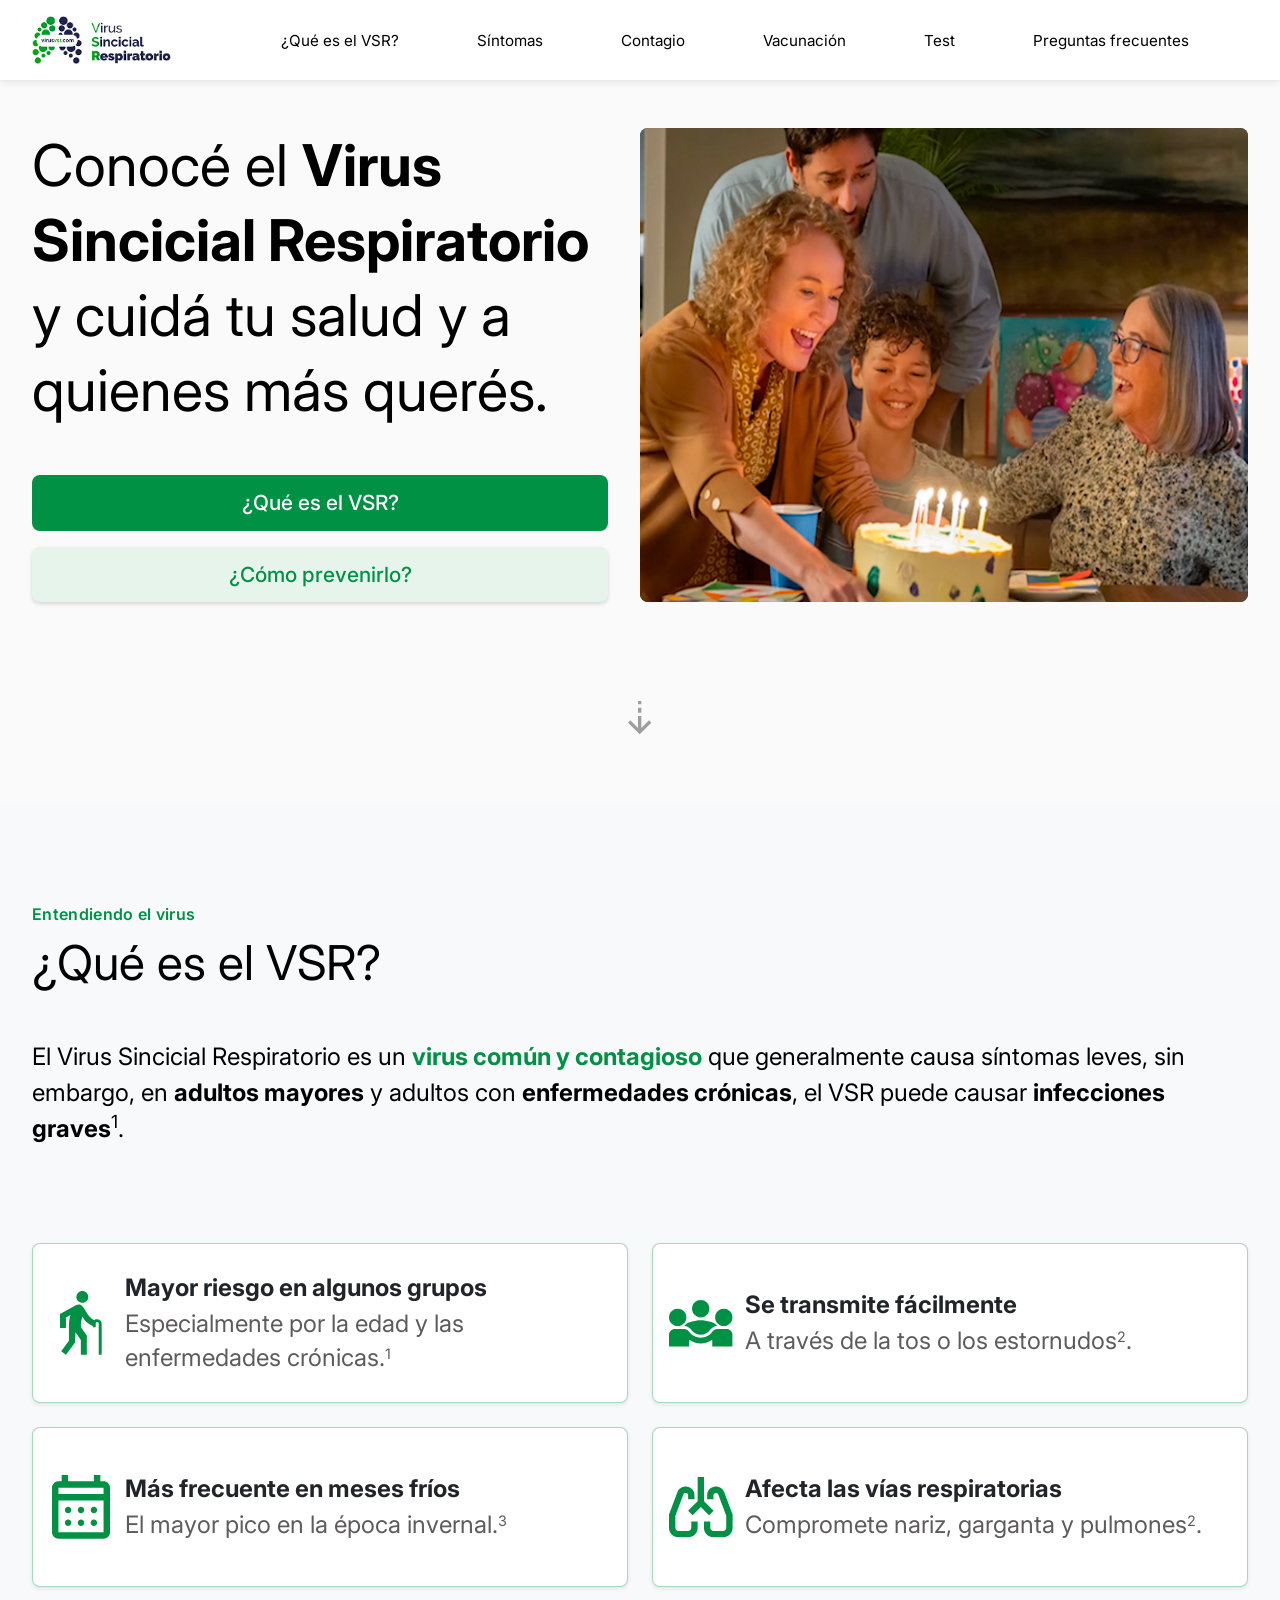
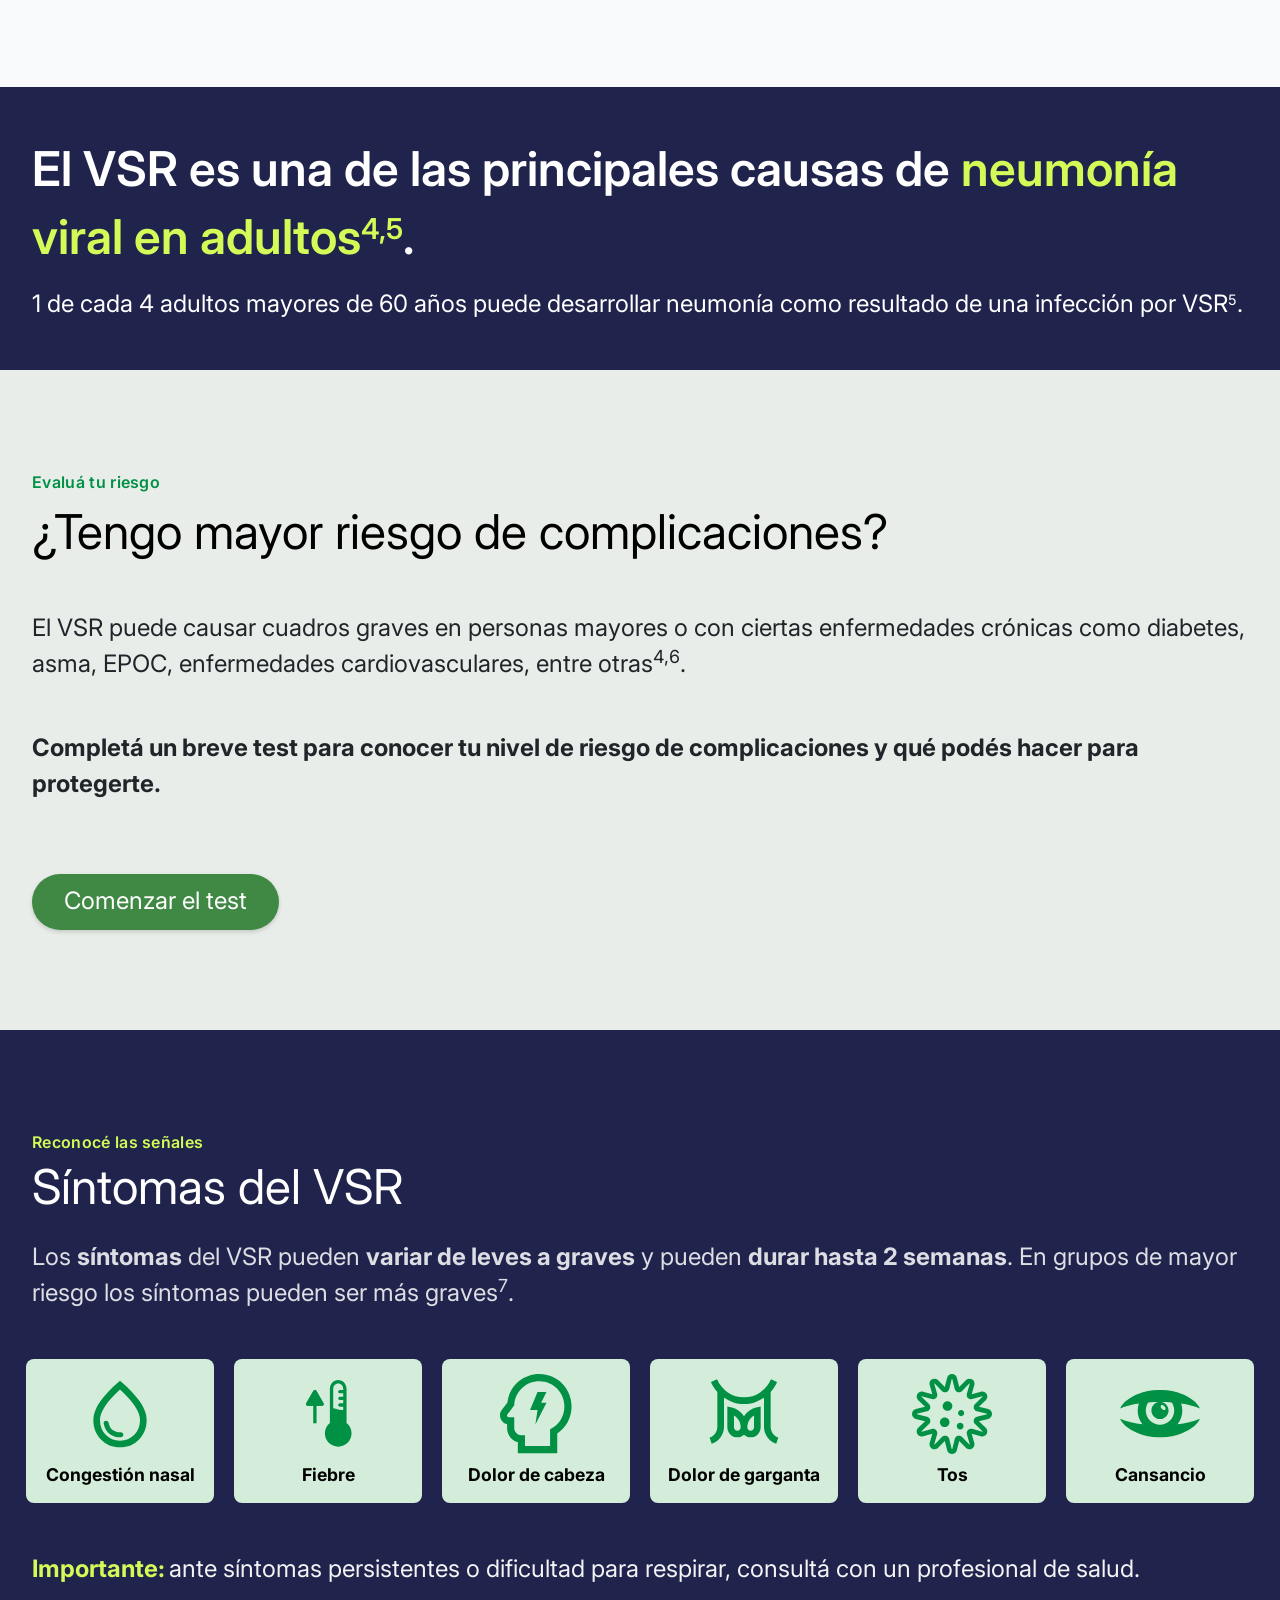
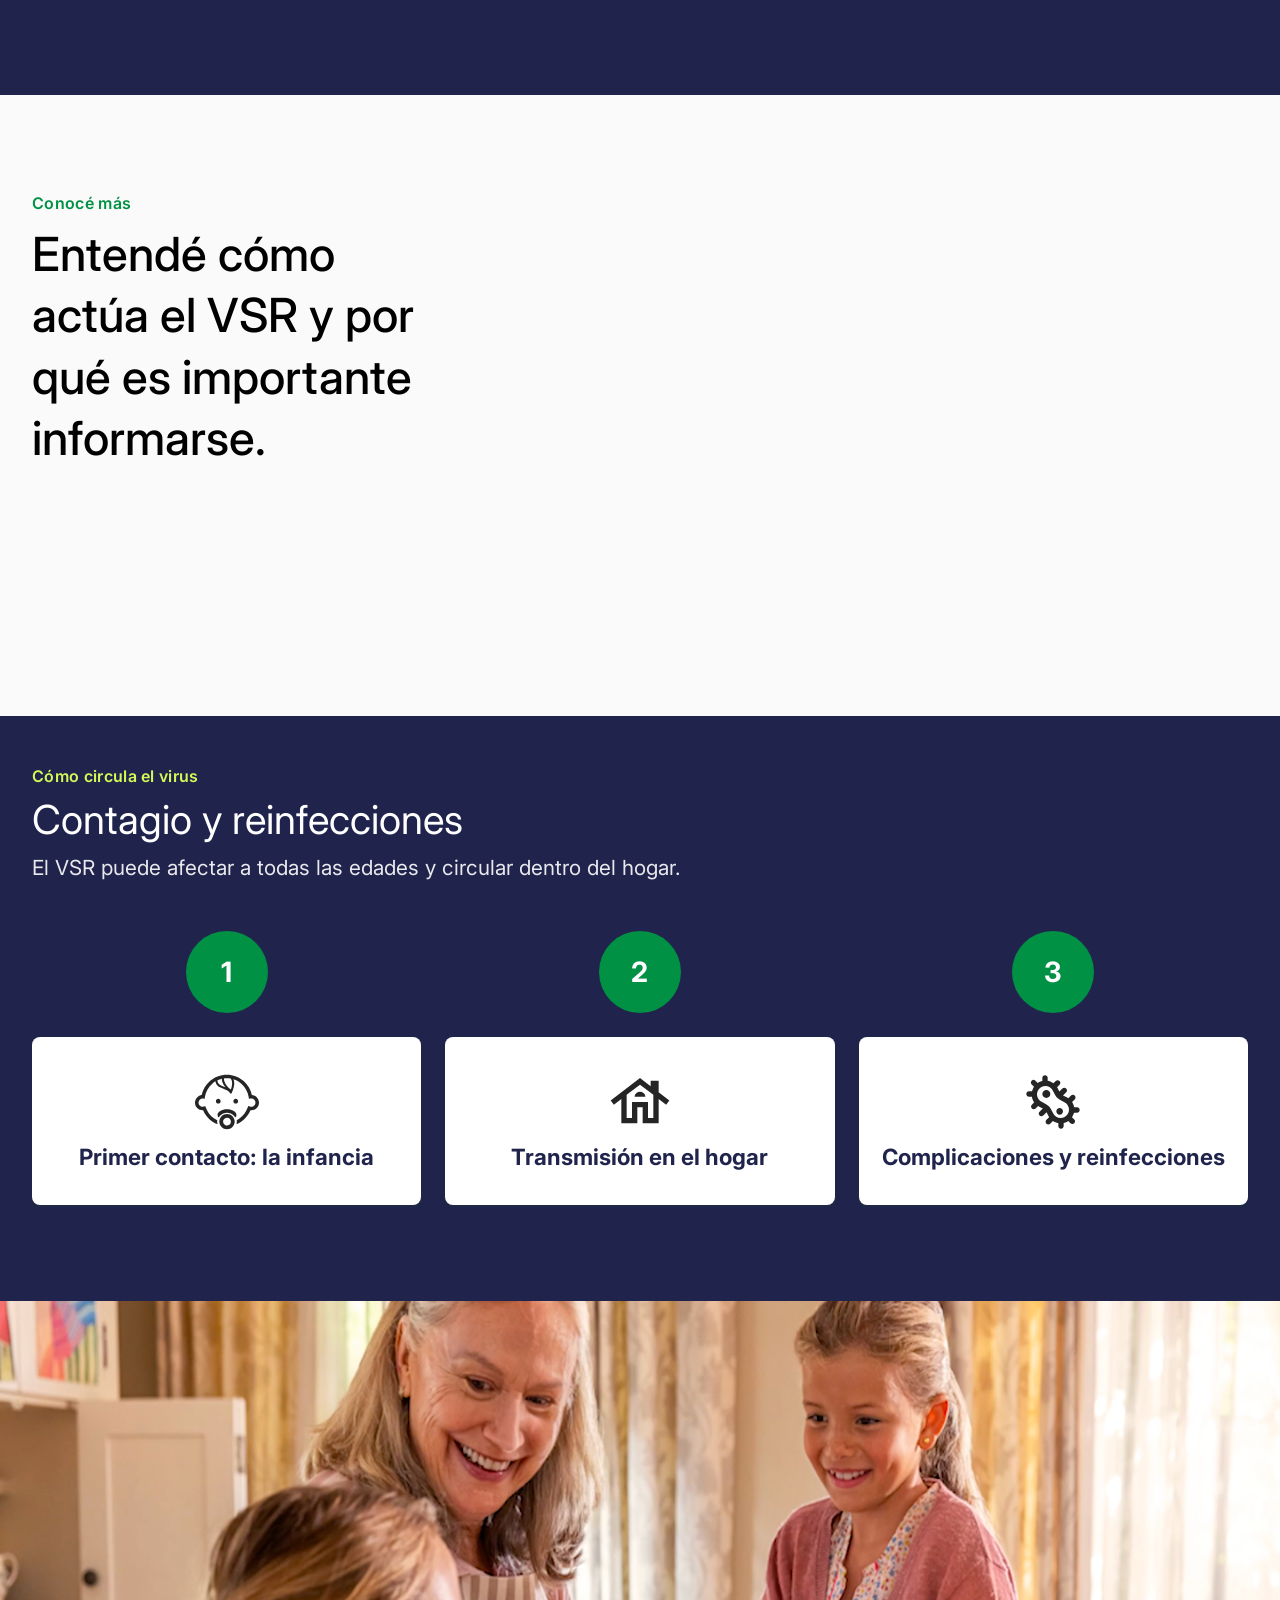
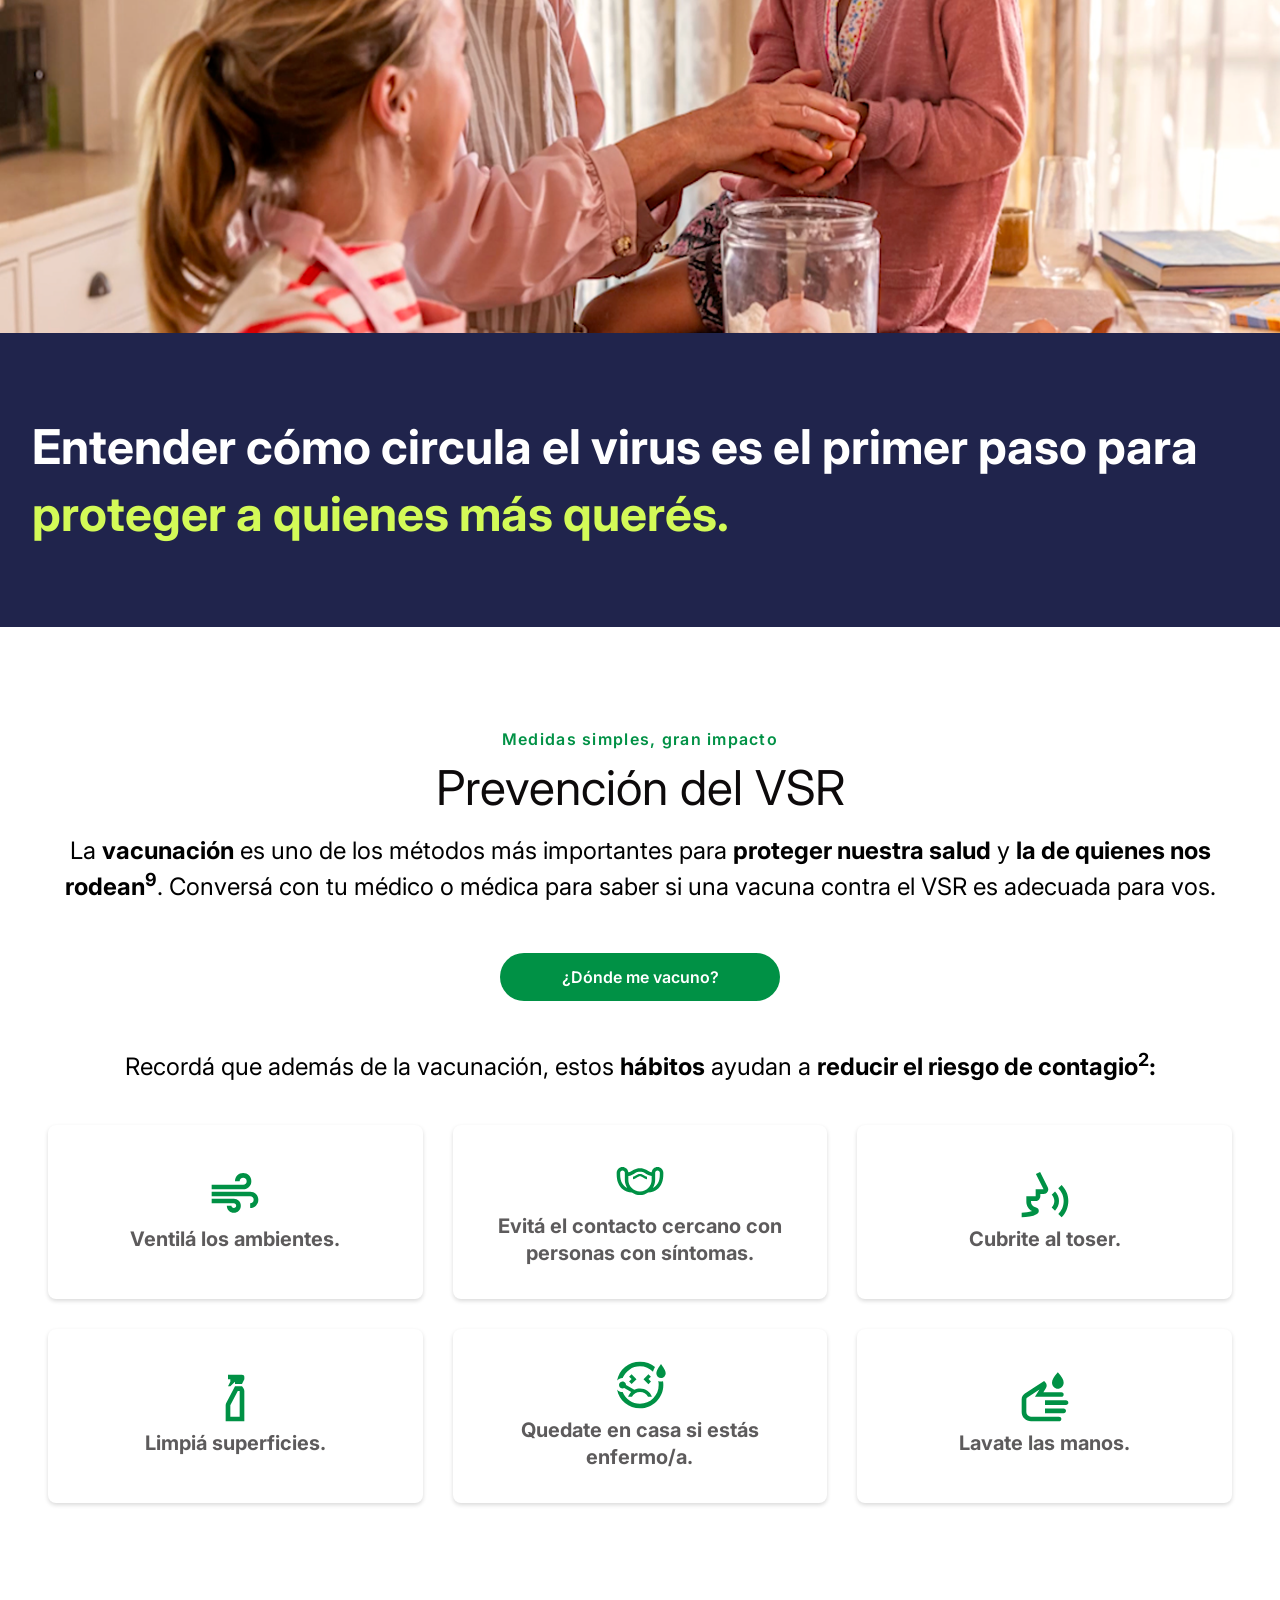
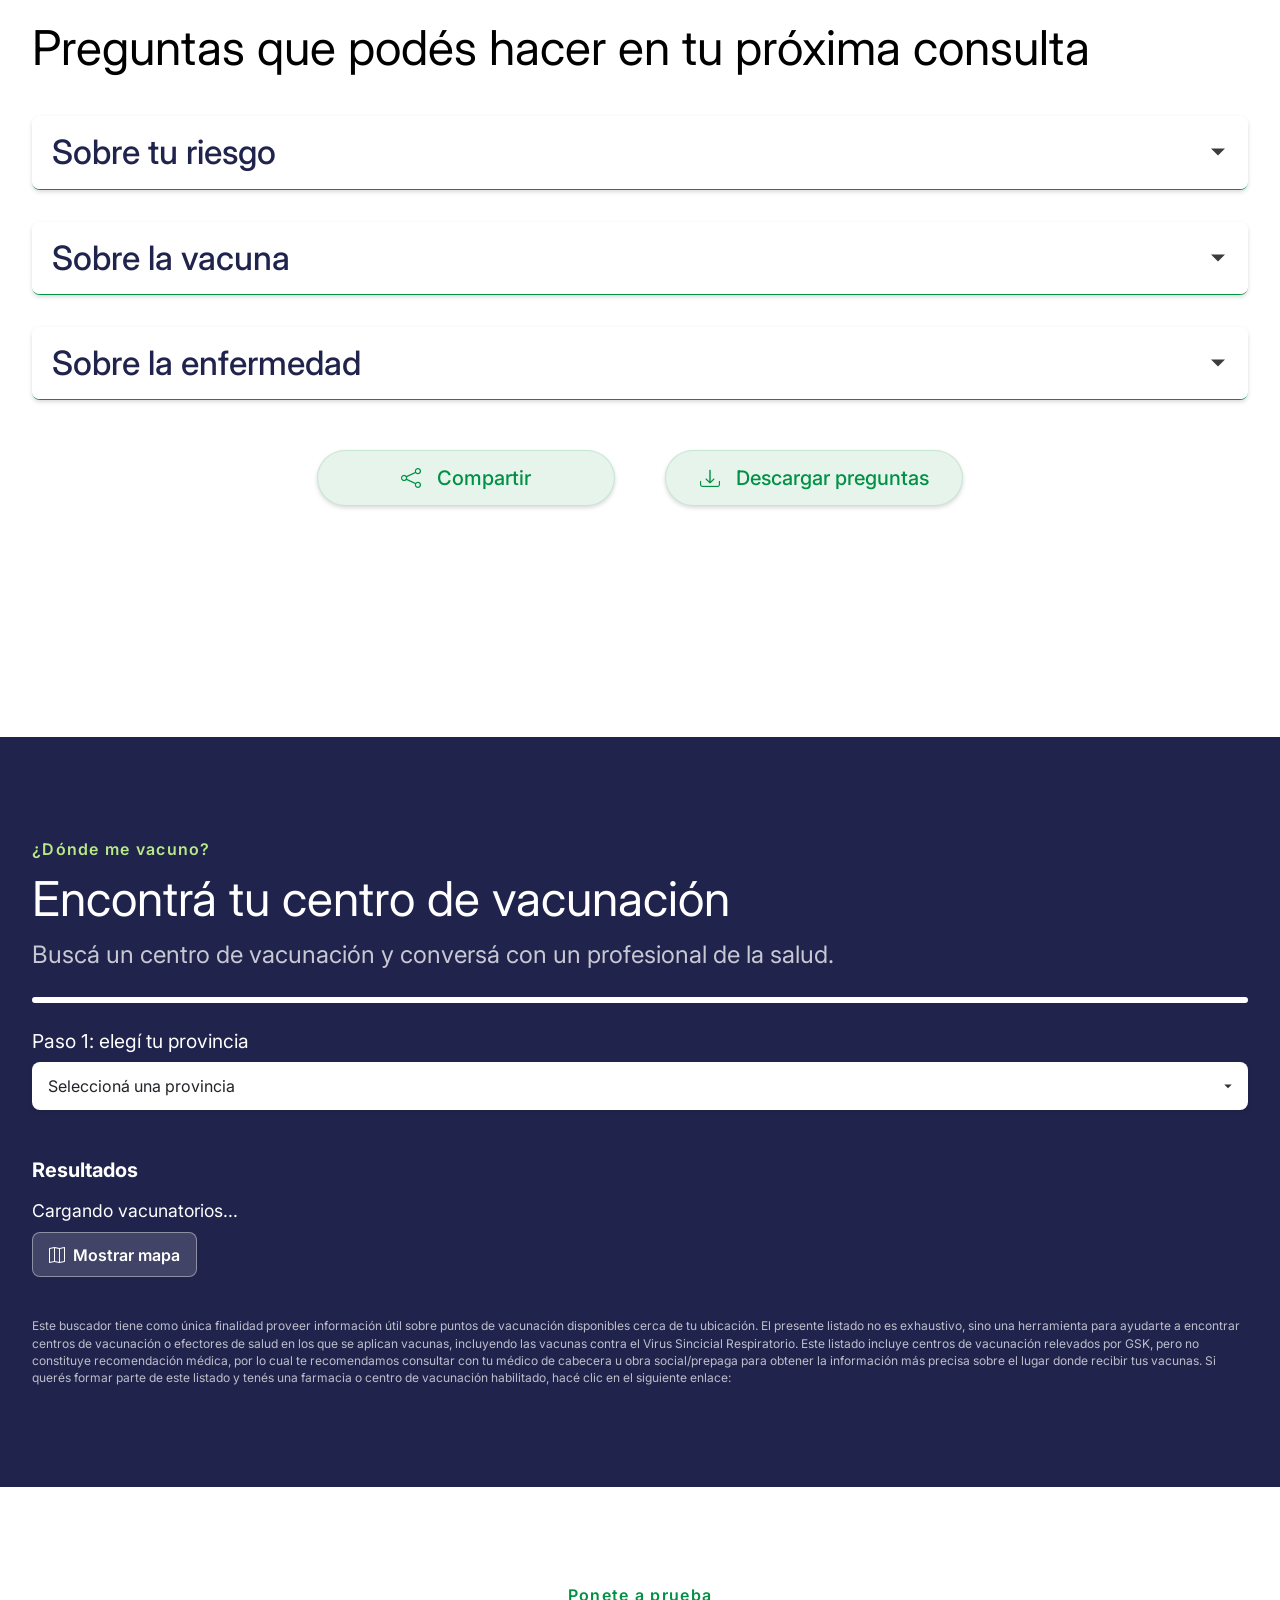
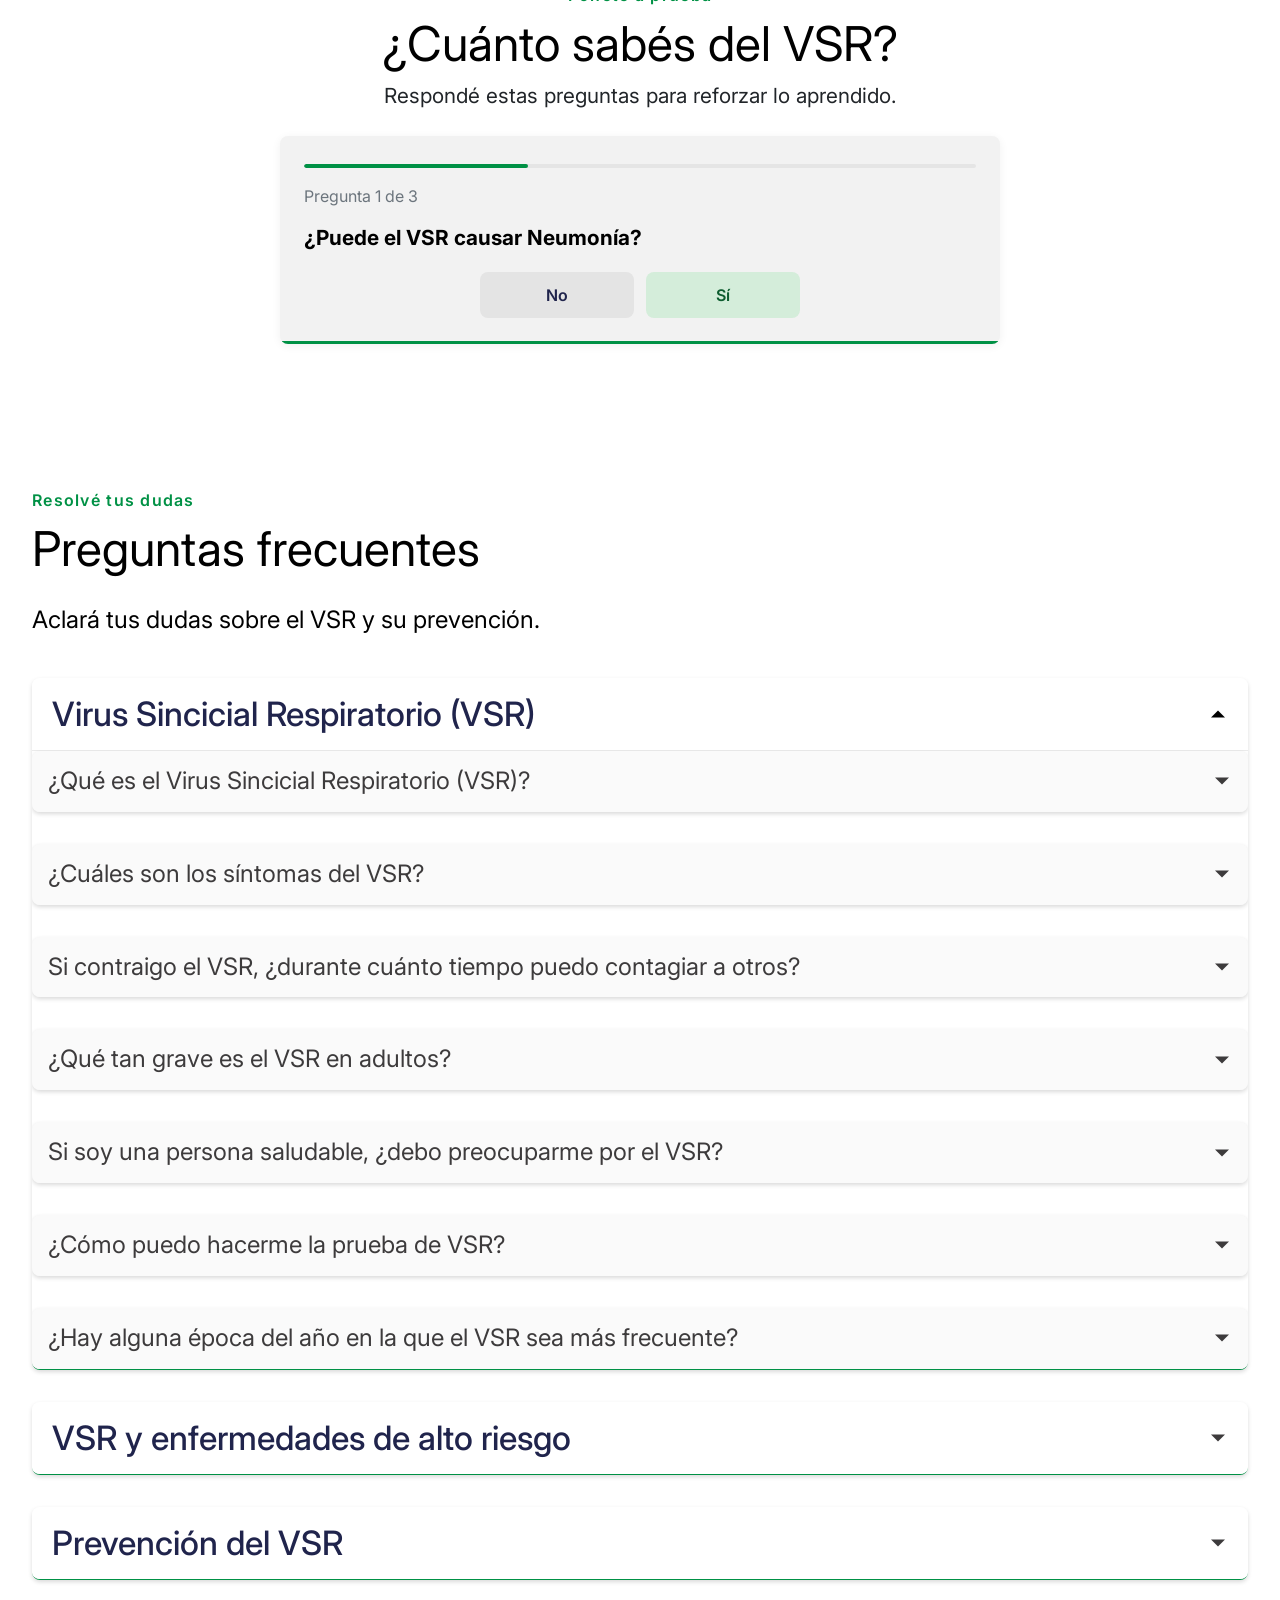
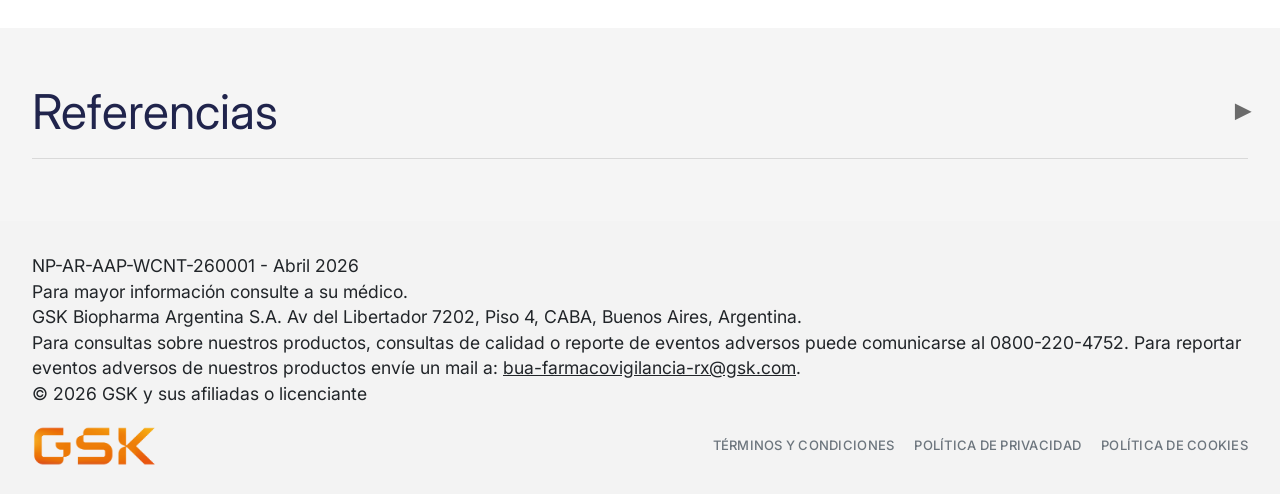
==== commit 5a50f55e: "Banner glitch, assets y actualizaciones mapa/que-es Co-authored-by: Cursor <cursoragent@cursor.com>" ====
--- a/index.html
+++ b/index.html
@@ -34,11 +34,6 @@
   <!-- ========== BANNER / HERO MOBILE ========== -->
   <section class="banner-main d-lg-none">
     <div class="banner-bg" role="img" aria-label="Imagen de fondo del banner"></div>
-    <div class="glitch-layers glitch-layers--mobile" aria-hidden="true">
-      <div class="glitch-layer"></div>
-      <div class="glitch-layer"></div>
-      <div class="glitch-layer"></div>
-    </div>
     <div class="container banner-content">
       <div class="banner-box">
         <p class="banner-box-line mb-1">Este encuentro podría</p>
@@ -64,7 +59,7 @@
   <section class="hero-desktop d-none d-lg-block">
     <div class="container">
       <div class="row align-items-stretch g-0">
-        <div class="col-lg-5 hero-desktop-left">
+        <div class="col-lg-6 hero-desktop-left">
           <p class="intro-title mb-5">
             Conocé el <strong>Virus Sincicial Respiratorio</strong> y cuidá tu salud y a quienes más querés.
           </p>
@@ -73,14 +68,9 @@
             <a href="#vacunacion" class="btn btn-cta-outline">¿Cómo prevenirlo?</a>
           </div>
         </div>
-        <div class="col-lg-7 hero-desktop-right">
+        <div class="col-lg-6 hero-desktop-right">
           <div class="hero-desktop-img-wrap">
             <div class="hero-desktop-bg" role="img" aria-label="Familia"></div>
-            <div class="glitch-layers glitch-layers--desktop" aria-hidden="true">
-              <div class="glitch-layer"></div>
-              <div class="glitch-layer"></div>
-              <div class="glitch-layer"></div>
-            </div>
             <div class="hero-desktop-overlay">
               <p class="hero-desktop-overlay-text mb-0">Este encuentro podría ser interrumpido por el <strong class="text-vsr">VSR</strong></p>
             </div>
@@ -357,7 +347,7 @@
         </div>
         <div class="video-section-player">
           <div class="ratio ratio-16x9 rounded overflow-hidden">
-            <iframe src="https://www.youtube.com/embed/qp6WqCGRyjQ" title="Video: Virus Sincicial Respiratorio" allow="accelerometer; autoplay; clipboard-write; encrypted-media; gyroscope; picture-in-picture; web-share" allowfullscreen></iframe>
+            <iframe src="https://www.youtube.com/embed/qp6WqCGRyjQ" title="Video: Virus Sincicial Respiratorio" referrerpolicy="strict-origin-when-cross-origin" allow="accelerometer; autoplay; clipboard-write; encrypted-media; gyroscope; picture-in-picture; web-share" allowfullscreen></iframe>
           </div>
         </div>
       </div>
--- a/css/style.css
+++ b/css/style.css
@@ -136,7 +136,7 @@
 
   .hero-desktop-left .intro-title {
     text-align: left;
-    font-size: 3.24rem;
+    font-size: 3.6rem;
   }
 
   .hero-desktop-right {
@@ -168,7 +168,7 @@
     position: absolute;
     bottom: 1rem;
     left: 50%;
-    transform: translateX(-50%);
+    transform: translateX(calc(-50% - 40px));
     background-color: rgba(54, 54, 54, 1);
     color: #fff;
     padding: 1rem 1.5rem;
@@ -179,10 +179,19 @@
     opacity: 0;
     visibility: hidden;
     pointer-events: none;
+    transition: opacity 0.28s ease, visibility 0.28s ease, transform 0.28s ease;
+  }
+
+  .hero-desktop-img-wrap:hover .hero-desktop-overlay,
+  .hero-desktop-img-wrap:focus-within .hero-desktop-overlay {
+    opacity: 1;
+    visibility: visible;
+    pointer-events: auto;
+    transform: translateX(-50%);
   }
 
   .hero-desktop-overlay-text {
-    font-size: 1.8rem;
+    font-size: 2rem;
     font-weight: 600;
     margin: 0;
     text-align: center;
@@ -290,14 +299,61 @@
   overflow: hidden;
 }
 
-.banner-bg {
+.banner-bg,
+.hero-desktop-bg {
   position: absolute;
   inset: 0;
   background-color: #2c3e50;
-  background-image: url("../assets/img/banner-principal.png");
+  background-image: var(--glitch-base);
   background-size: cover;
   background-position: center;
   background-repeat: no-repeat;
+  overflow: hidden;
+  animation: glitch-swap 2s infinite steps(1, end);
+}
+
+.banner-bg {
+  --glitch-base: url("../assets/img/banner-principal.png");
+  --glitch-1: url("../assets/img/glitch-img/glitch-image-1777586306.png");
+  --glitch-2: url("../assets/img/glitch-img/glitch-image-1777586308.png");
+  --glitch-3: url("../assets/img/glitch-img/glitch-image-1777586313.png");
+}
+
+.hero-desktop-bg {
+  --glitch-base: url("../assets/img/Imagen-principal-pc.png");
+  --glitch-1: url("../assets/img/glitch-img/glitch-image-1777586316.png");
+  --glitch-2: url("../assets/img/glitch-img/glitch-image-1777586324.png");
+  --glitch-3: url("../assets/img/glitch-img/glitch-image-1777586306.png");
+}
+
+@keyframes glitch-swap {
+  0%, 100% {
+    background-image: var(--glitch-base);
+    background-size: cover;
+    opacity: 1;
+  }
+  92.5% {
+    background-image: var(--glitch-1);
+    background-size: cover;
+    opacity: 1;
+  }
+  95% {
+    background-image: var(--glitch-2);
+    background-size: cover;
+    opacity: 0.55;
+  }
+  97.5% {
+    background-image: var(--glitch-3);
+    background-size: cover;
+    opacity: 1;
+  }
+}
+
+@media (prefers-reduced-motion: reduce) {
+  .banner-bg,
+  .hero-desktop-bg {
+    animation: none !important;
+  }
 }
 
 .banner-content {
@@ -318,25 +374,27 @@
   width: 100%;
   max-width: 100%;
   opacity: 0;
-  animation: banner-box-enter 1.2s ease-in 4s forwards;
+  transform: translateX(-40px);
+  animation: banner-box-enter 0.6s ease 2s forwards;
   margin-bottom:20px ;
 }
 
 @keyframes banner-box-enter {
   to {
     opacity: 1;
+    transform: translateX(0);
   }
 }
 
 .banner-box-line {
-  font-size: 1.35rem;
+  font-size: 1.5rem;
   font-weight: 700;
   margin: 0;
   line-height: 1.3;
 }
 
 .banner-box-vsr {
-  font-size: 1.35rem;
+  font-size: 1.5rem;
   font-weight: 700;
   color: #D3FA57 !important;
   line-height: 1.2;
@@ -349,7 +407,7 @@
 }
 
 .intro-title {
-  font-size: 2.07rem;
+  font-size: 2.3rem;
   font-weight: 400;
   color: black;
   line-height: 1.3;
@@ -3891,11 +3949,17 @@
 }
 
 .referencias-card {
-  background-color: #fff;
-  padding: 1.5rem 1.5rem 1.5rem 1.5rem;
+  background-color: transparent;
+  padding: 16px 1.25rem;
   border-radius: 8px;
-  box-shadow: 0 2px 8px rgba(0, 0, 0, 0.12);
-  border-bottom: 2px solid #009145;
+  box-shadow: none;
+  border: 0;
+}
+
+@media (min-width: 992px) {
+  .referencias-card {
+    padding: 0;
+  }
 }
 
 .referencias-title {
@@ -3905,10 +3969,58 @@
   margin: 0;
 }
 
+.referencias-toggle {
+  width: 100%;
+  display: flex;
+  align-items: center;
+  justify-content: space-between;
+  gap: 0.5rem;
+  background: transparent;
+  border: 0;
+  padding: 0 0 0.6rem 0;
+  text-align: left;
+  border-bottom: 1px solid #d9d9d9;
+  margin-bottom: 0.9rem;
+  cursor: pointer;
+}
+
+.referencias-toggle .referencias-title {
+  font-size: 1rem;
+  font-weight: 500;
+  color: #20244C;
+}
+
+.referencias-toggle-icon {
+  color: #6b6b6b;
+  font-size: 2.1rem;
+  line-height: 1;
+  transition: transform 0.2s ease;
+}
+
+@media (max-width: 991px) {
+  .referencias-toggle-icon {
+    font-size: 1.7rem;
+  }
+}
+
+.referencias-card.is-collapsed .referencias-toggle-icon {
+  transform: rotate(-90deg);
+}
+
 .referencias-list {
   margin: 0;
   padding-left: 1.5rem;
   list-style: decimal;
+  max-height: 2800px;
+  opacity: 1;
+  overflow: hidden;
+  transition: max-height 320ms ease, opacity 220ms ease;
+}
+
+.referencias-card.is-collapsed .referencias-list {
+  max-height: 0;
+  opacity: 0;
+  pointer-events: none;
 }
 
 .referencias-item {
@@ -4336,141 +4448,3 @@
     line-height: 1.35;
   }
 }
-
-/* ========== GLITCH HERO EFFECT (clip-path layers) ========== */
-.glitch-layers {
-  position: absolute;
-  inset: 0;
-  z-index: 1;
-  pointer-events: none;
-  overflow: hidden;
-  opacity: 0;
-  animation: glitch-ramp 4s ease-in forwards;
-}
-
-.glitch-layer {
-  position: absolute;
-  inset: 0;
-  background-size: cover;
-  background-position: center;
-  background-repeat: no-repeat;
-}
-
-.glitch-layers--mobile .glitch-layer {
-  background-image: url("../assets/img/banner-principal.png");
-}
-
-.glitch-layers--desktop .glitch-layer {
-  background-image: url("../assets/img/Imagen-principal-pc.png");
-}
-
-.glitch-layer:nth-child(1) {
-  transform: translateX(-9%);
-  animation: glitch-anim-1 1.4s infinite linear alternate;
-  filter: hue-rotate(-30deg) saturate(1.6) contrast(1.15);
-  mix-blend-mode: screen;
-}
-
-.glitch-layer:nth-child(2) {
-  transform: translateX(7%) translateY(4%);
-  animation: glitch-anim-2 1.7s -0.6s infinite linear alternate;
-  filter: hue-rotate(30deg) saturate(1.6) contrast(1.15);
-  mix-blend-mode: screen;
-}
-
-.glitch-layer:nth-child(3) {
-  transform: translateX(11%);
-  animation: glitch-anim-flash 0.7s infinite linear;
-  filter: brightness(1.5) contrast(1.3);
-  mix-blend-mode: screen;
-}
-
-/* Curva de intensidad: arranca invisible, crece pronunciadamente
-   y se queda en máximo. La imagen queda glitcheada para siempre. */
-@keyframes glitch-ramp {
-  0%   { opacity: 0; }
-  10%  { opacity: 0.25; }
-  30%  { opacity: 0.55; }
-  55%  { opacity: 0.85; }
-  80%  { opacity: 1; }
-  100% { opacity: 1; }
-}
-
-/* Scanlines sutiles encima del bg durante el glitch */
-.glitch-layers::after {
-  content: "";
-  position: absolute;
-  inset: 0;
-  pointer-events: none;
-  background: repeating-linear-gradient(
-    0deg,
-    transparent 0,
-    transparent 2px,
-    rgba(0, 0, 0, 0.35) 2px,
-    rgba(0, 0, 0, 0.35) 3px
-  );
-  mix-blend-mode: multiply;
-}
-
-/* Ligera distorsión del bg base mientras dura el glitch */
-.banner-bg,
-.hero-desktop-bg {
-  animation: glitch-bg-distort 4s ease-in forwards;
-}
-
-@keyframes glitch-bg-distort {
-  0%   { filter: none; transform: translate(0, 0); }
-  10%  { filter: contrast(1.05) saturate(1.1); transform: translate(0, 0); }
-  35%  { filter: contrast(1.15) saturate(1.2); transform: translate(-2px, 1px); }
-  60%  { filter: contrast(1.25) saturate(1.3); transform: translate(2px, -1px); }
-  78%  { filter: contrast(1.35) saturate(1.4) hue-rotate(-8deg); transform: translate(-3px, 2px); }
-  88%  { filter: contrast(1.4) saturate(1.5) hue-rotate(8deg); transform: translate(3px, -2px); }
-  100% { filter: contrast(1.35) saturate(1.45) hue-rotate(4deg); transform: translate(0, 0); }
-}
-
-@keyframes glitch-anim-1 {
-  0%   { clip-path: polygon(0 0%,   100% 0%,   100% 5%,  0 5%);  }
-  10%  { clip-path: polygon(0 15%,  100% 15%,  100% 15%, 0 15%); }
-  20%  { clip-path: polygon(0 10%,  100% 10%,  100% 20%, 0 20%); }
-  30%  { clip-path: polygon(0 1%,   100% 1%,   100% 2%,  0 2%);  }
-  40%  { clip-path: polygon(0 35%,  100% 35%,  100% 35%, 0 35%); }
-  50%  { clip-path: polygon(0 45%,  100% 45%,  100% 46%, 0 46%); }
-  60%  { clip-path: polygon(0 50%,  100% 50%,  100% 70%, 0 70%); }
-  70%  { clip-path: polygon(0 70%,  100% 70%,  100% 70%, 0 70%); }
-  80%  { clip-path: polygon(0 80%,  100% 80%,  100% 80%, 0 80%); }
-  90%  { clip-path: polygon(0 50%,  100% 50%,  100% 55%, 0 55%); }
-  100% { clip-path: polygon(0 60%,  100% 60%,  100% 70%, 0 70%); }
-}
-
-@keyframes glitch-anim-2 {
-  0%   { clip-path: polygon(0 15%, 100% 15%, 100% 30%, 0 30%); }
-  15%  { clip-path: polygon(0 3%,  100% 3%,  100% 3%,  0 3%);  }
-  25%  { clip-path: polygon(0 8%,  100% 8%,  100% 20%, 0 20%); }
-  30%  { clip-path: polygon(0 20%, 100% 20%, 100% 20%, 0 20%); }
-  45%  { clip-path: polygon(0 45%, 100% 45%, 100% 45%, 0 45%); }
-  50%  { clip-path: polygon(0 50%, 100% 50%, 100% 57%, 0 57%); }
-  65%  { clip-path: polygon(0 60%, 100% 60%, 100% 60%, 0 60%); }
-  75%  { clip-path: polygon(0 80%, 100% 80%, 100% 80%, 0 80%); }
-  80%  { clip-path: polygon(0 40%, 100% 40%, 100% 60%, 0 60%); }
-  95%  { clip-path: polygon(0 45%, 100% 45%, 100% 60%, 0 60%); }
-  100% { clip-path: polygon(0 11%, 100% 11%, 100% 15%, 0 15%); }
-}
-
-@keyframes glitch-anim-flash {
-  0%        { opacity: 0.2; }
-  30%, 100% { opacity: 0; }
-}
-
-/* Desktop: fade-in lento del overlay del VSR a los 4s y que quede ahí */
-@media (min-width: 992px) {
-  .hero-desktop-overlay {
-    animation: hero-overlay-show 1.2s ease-in 4s forwards;
-  }
-}
-
-@keyframes hero-overlay-show {
-  to {
-    opacity: 1;
-    visibility: visible;
-  }
-}
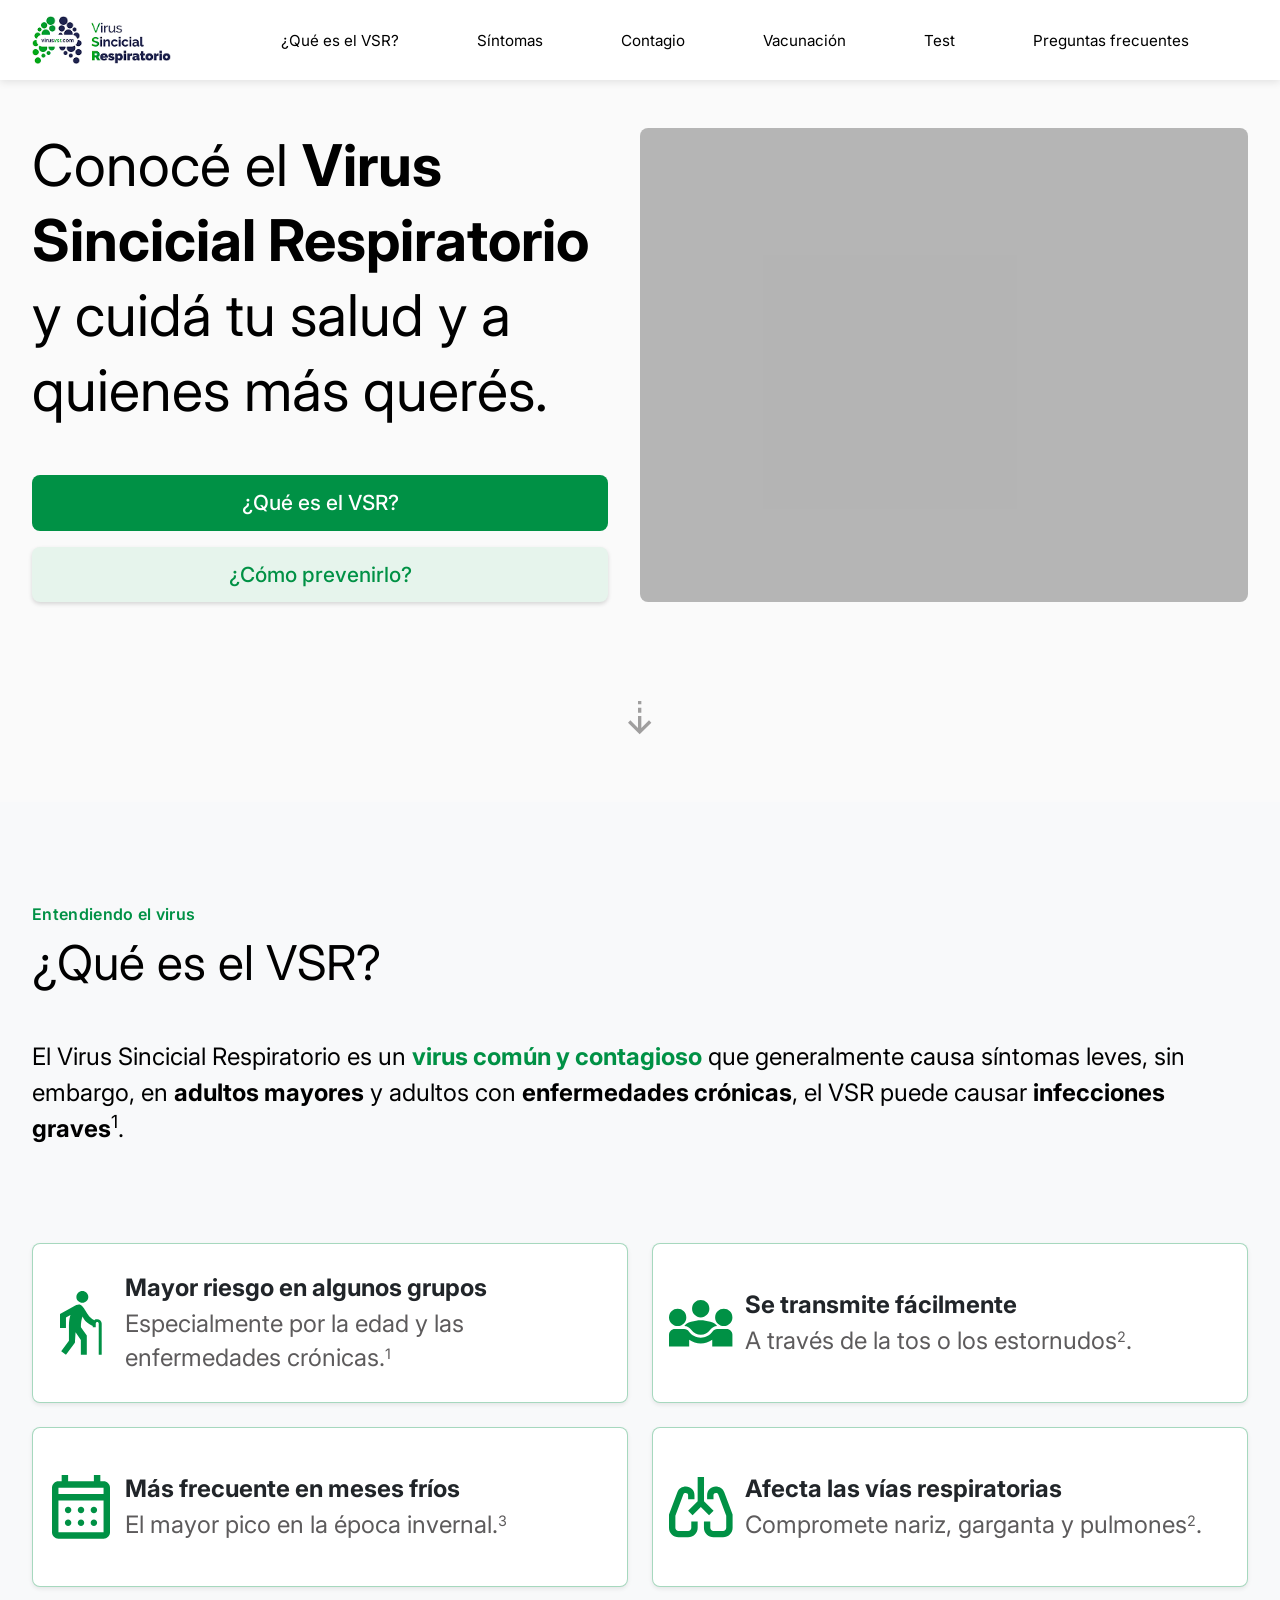
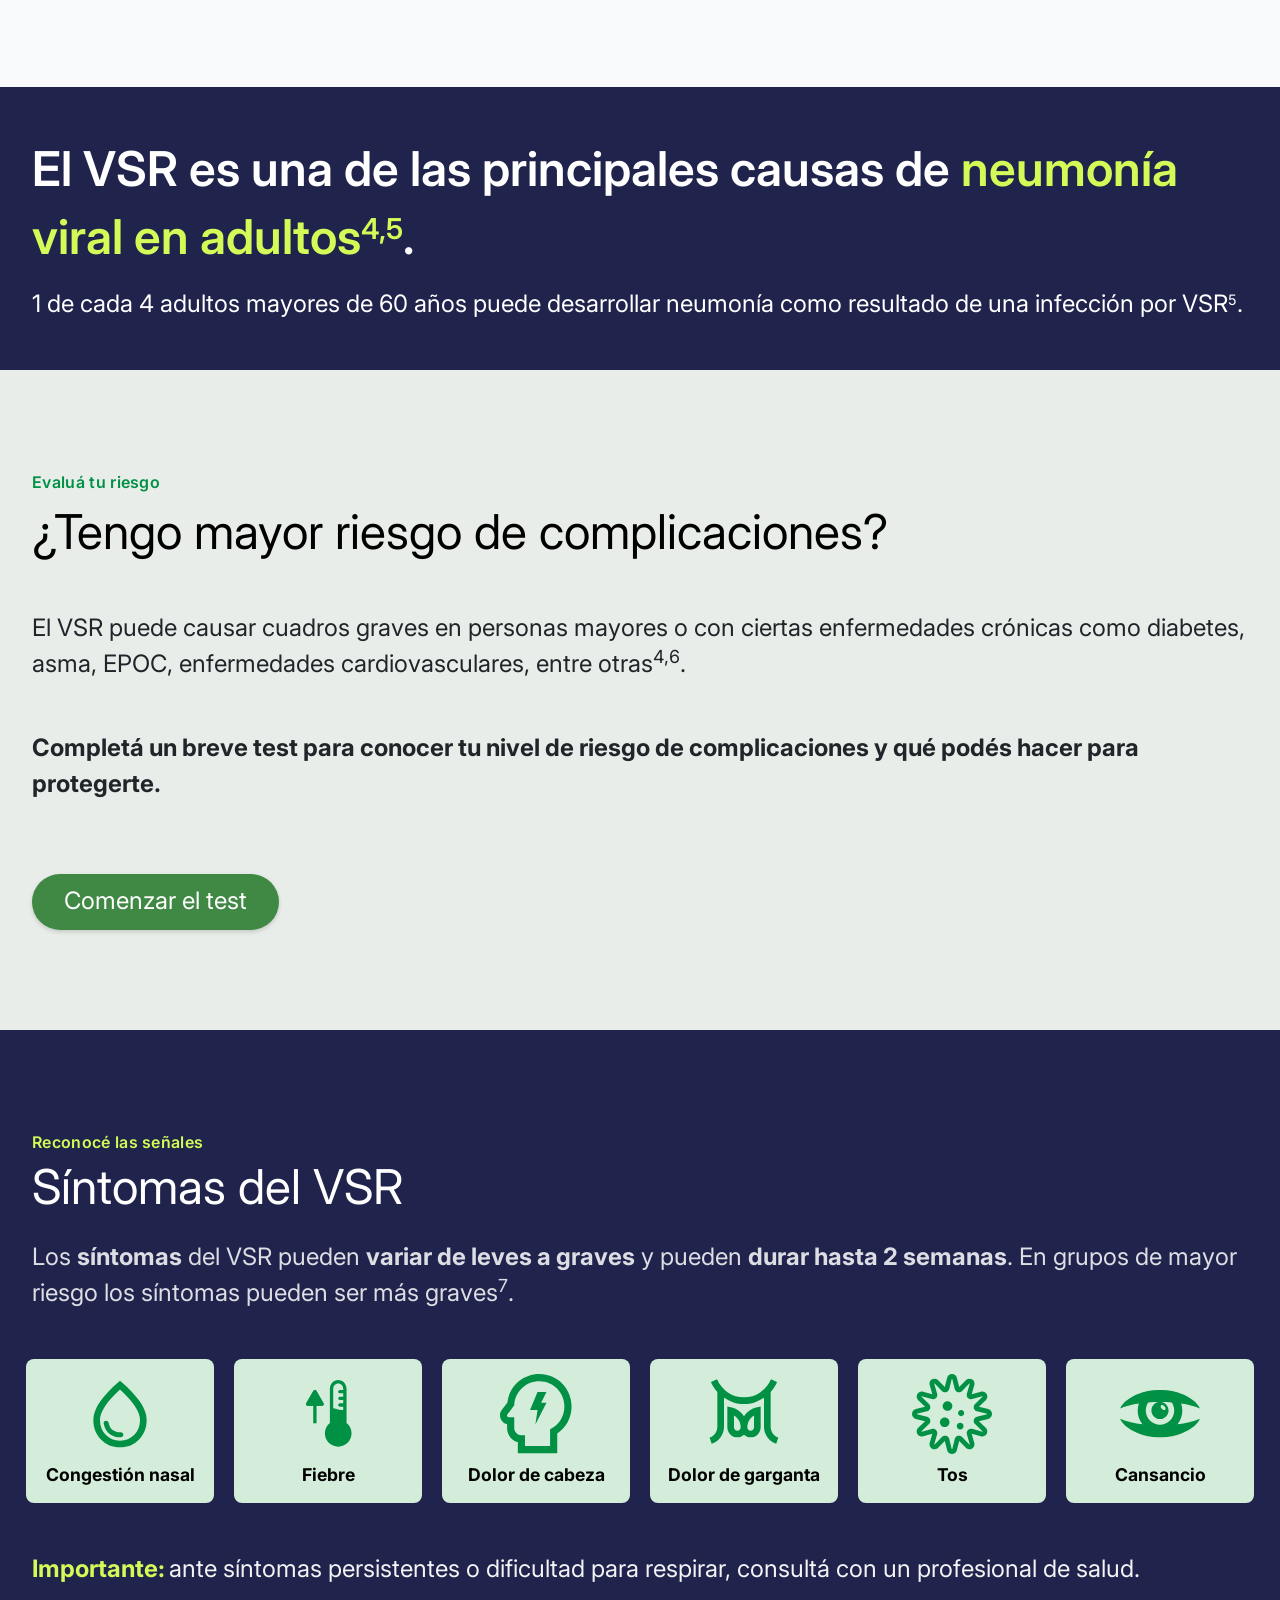
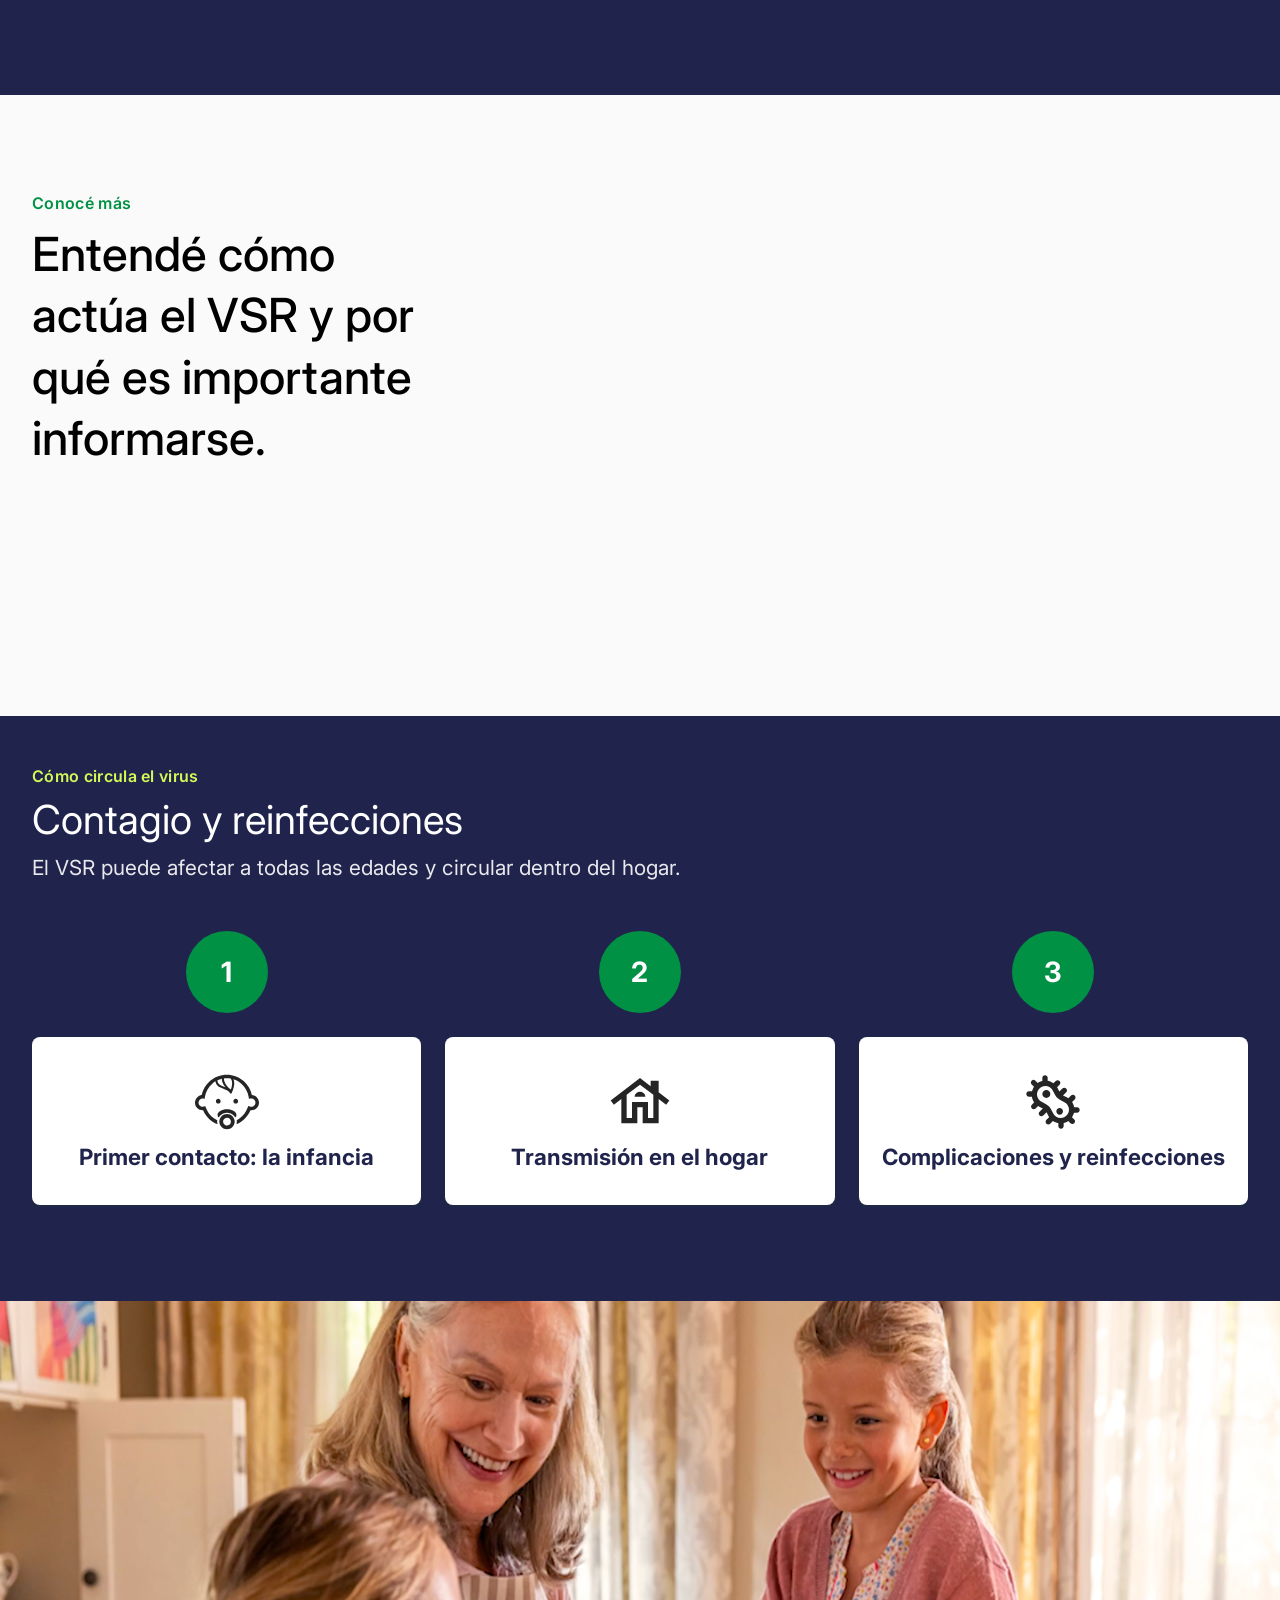
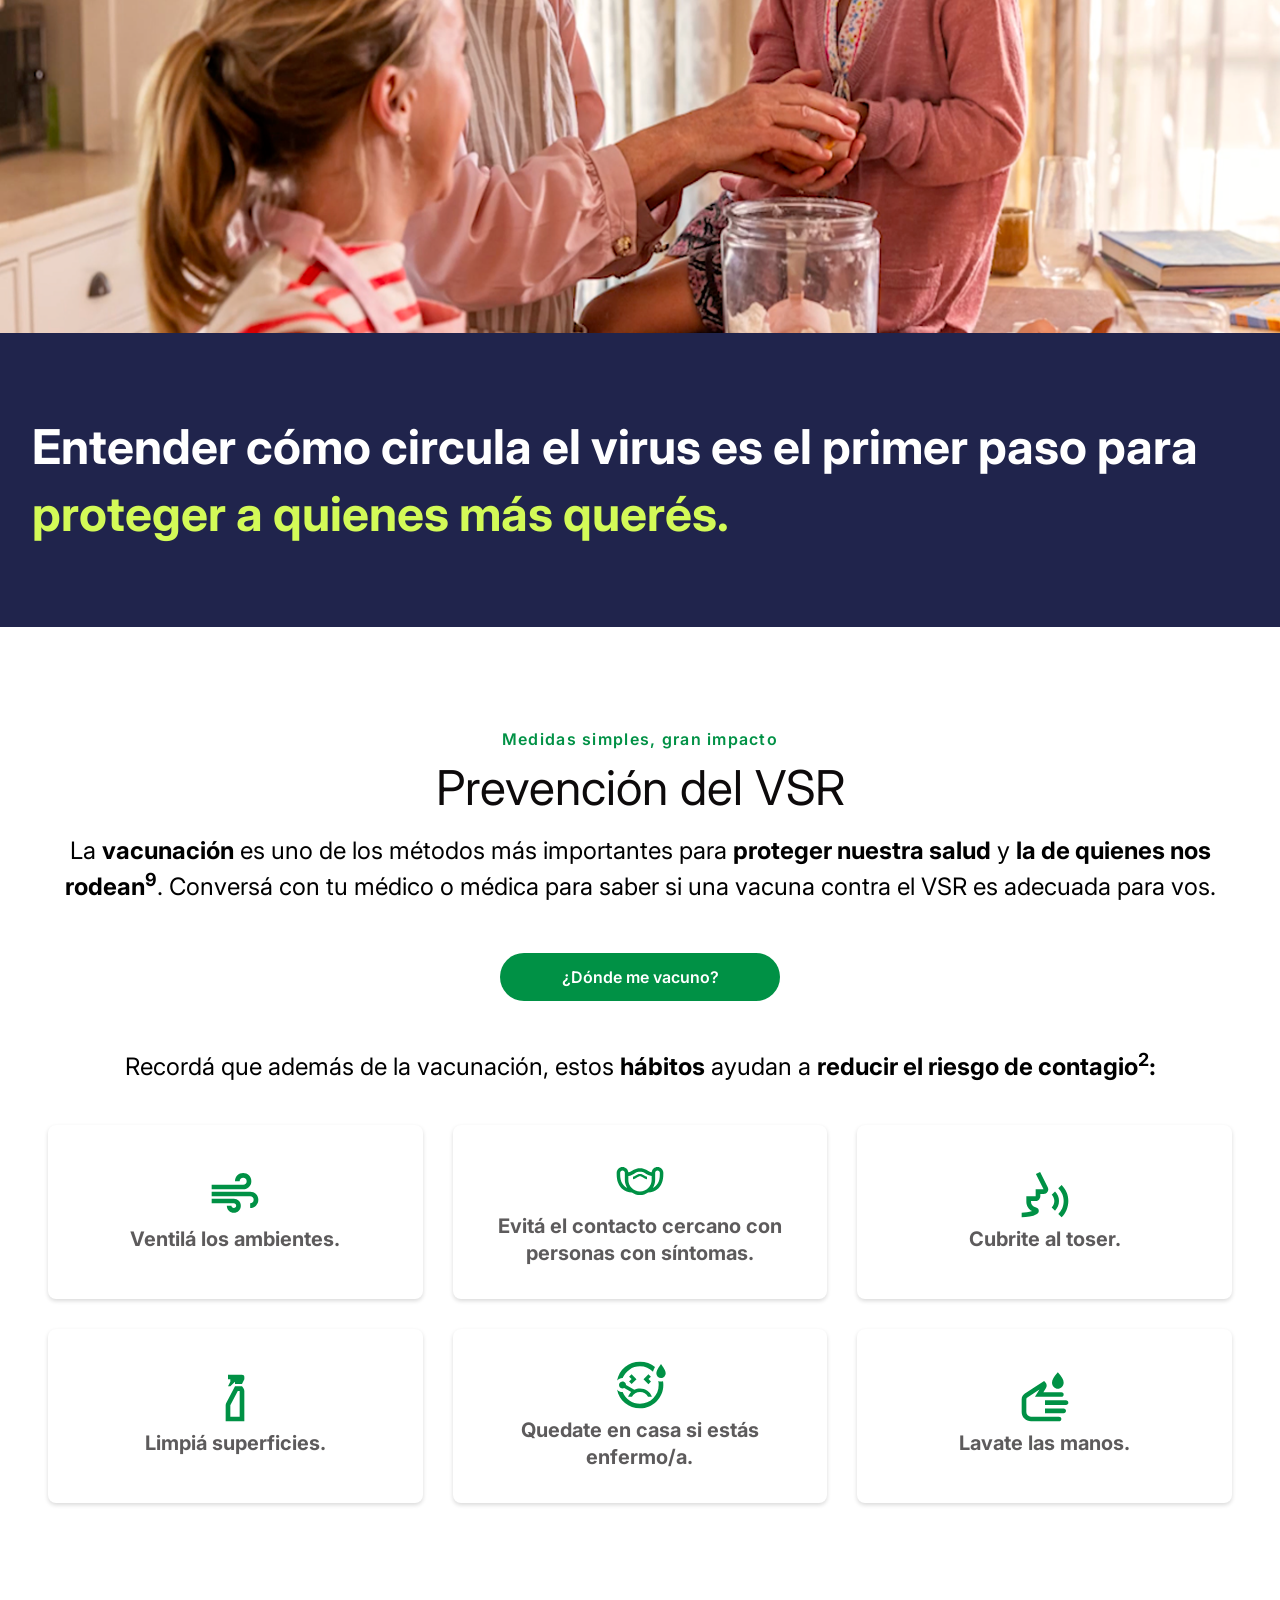
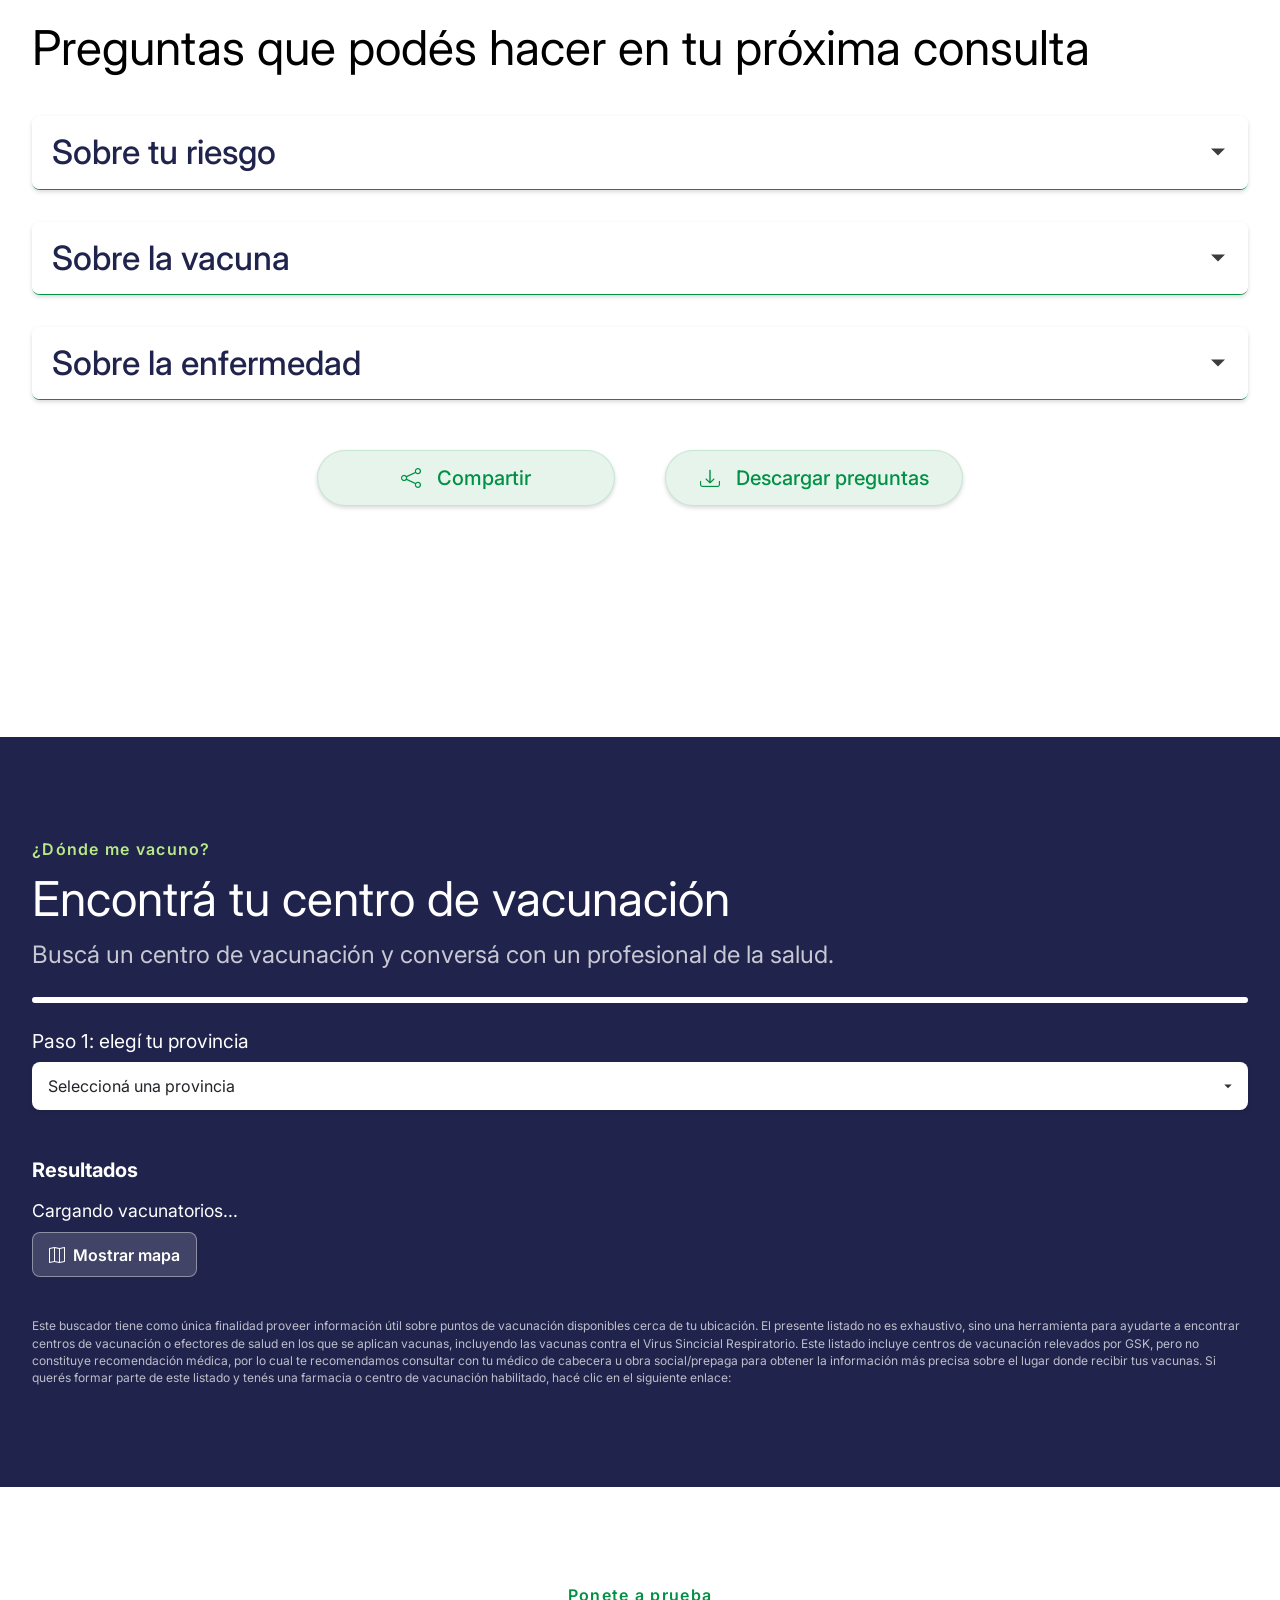
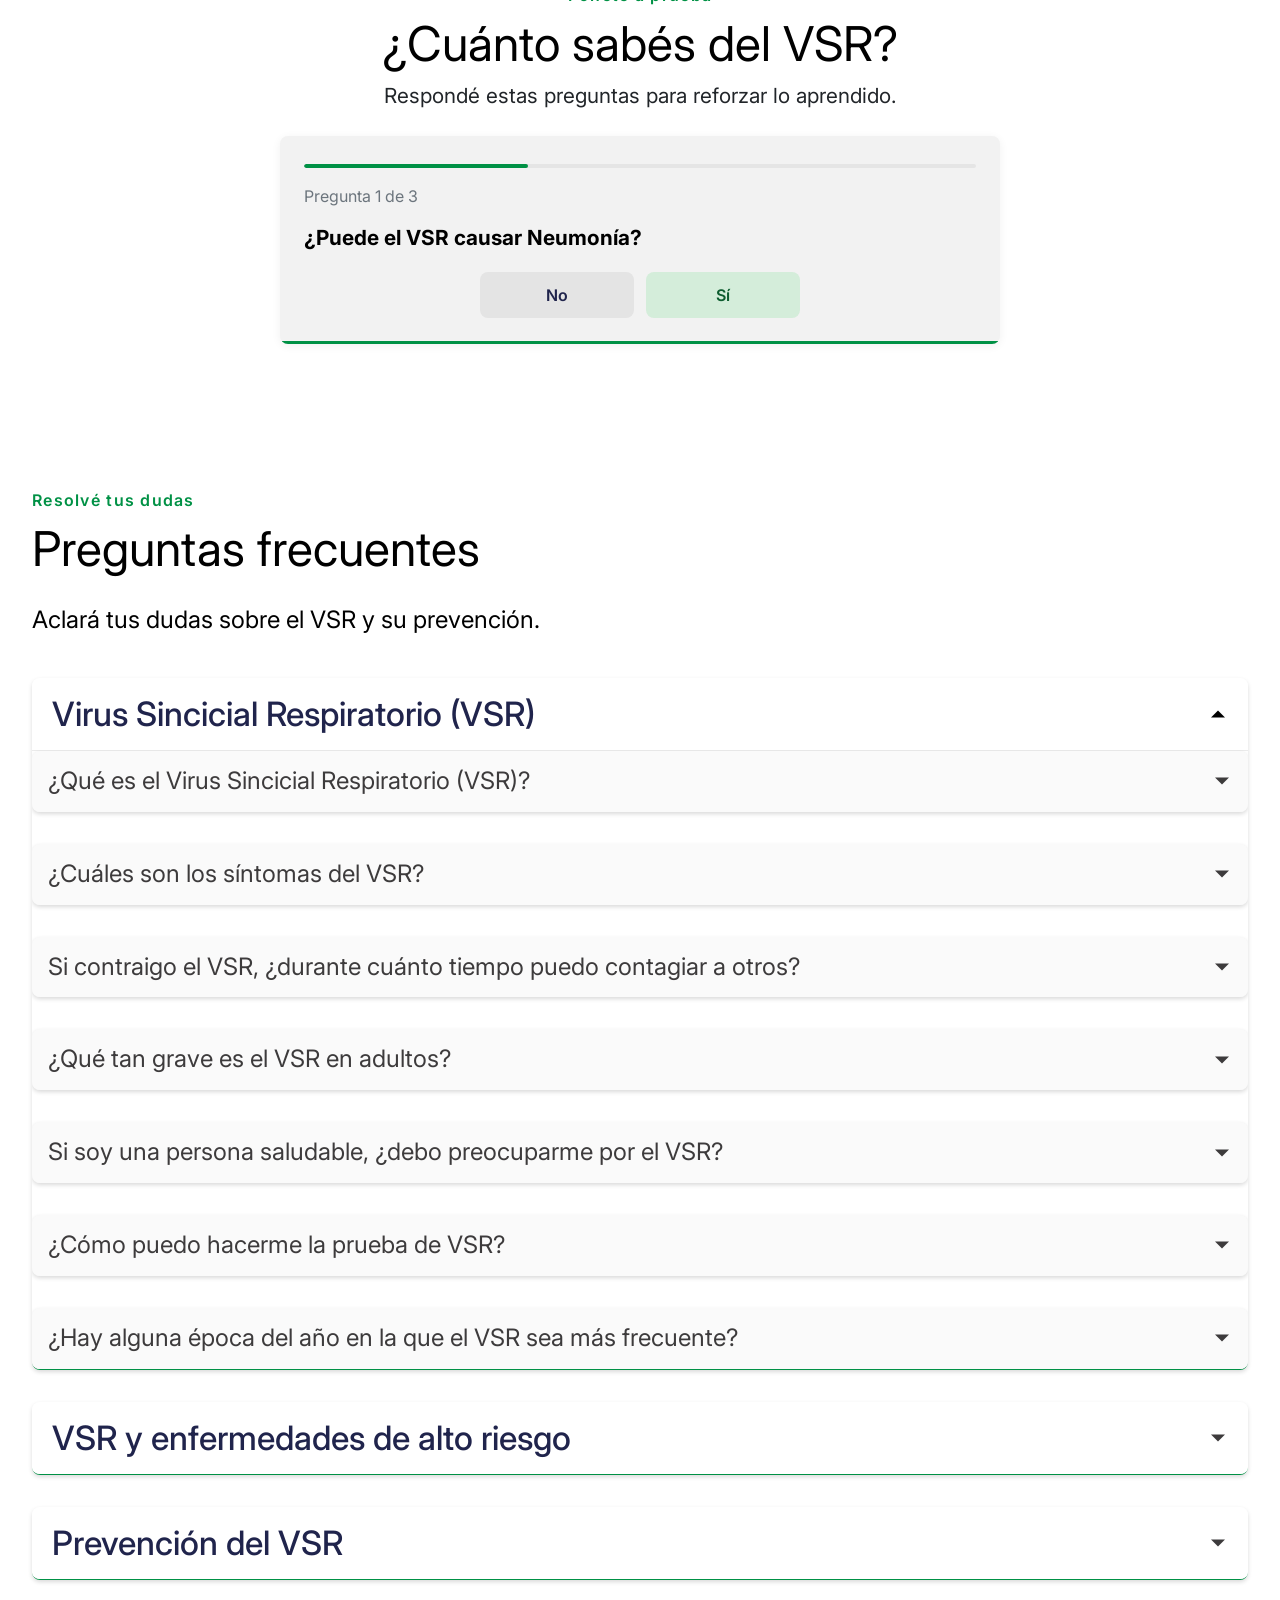
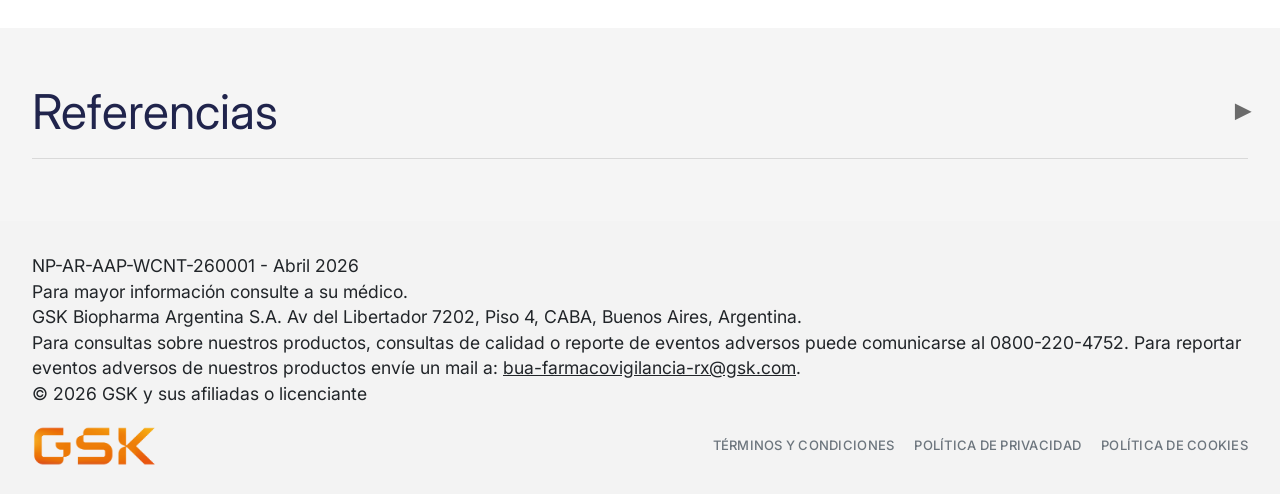
==== commit 28685931: "Actualiza hero con nuevo video y ajustes de estilos. Se reemplaza la referencia del video principal " ====
--- a/index.html
+++ b/index.html
@@ -33,13 +33,9 @@
 
   <!-- ========== BANNER / HERO MOBILE ========== -->
   <section class="banner-main d-lg-none">
-    <div class="banner-bg" role="img" aria-label="Imagen de fondo del banner"></div>
-    <div class="container banner-content">
-      <div class="banner-box">
-        <p class="banner-box-line mb-1">Este encuentro podría</p>
-        <p class="banner-box-line mb-0">ser interrumpido por el <span class="banner-box-vsr">VSR</span></p>
-      </div>
-    </div>
+    <video class="banner-mobile-video" autoplay muted playsinline preload="metadata" aria-label="Video: encuentro interrumpido por el VSR">
+      <source src="assets/video/0506-2.mp4" type="video/mp4">
+    </video>
   </section>
 
   <section class="section-below-banner d-lg-none">
@@ -70,10 +66,9 @@
         </div>
         <div class="col-lg-6 hero-desktop-right">
           <div class="hero-desktop-img-wrap">
-            <div class="hero-desktop-bg" role="img" aria-label="Familia"></div>
-            <div class="hero-desktop-overlay">
-              <p class="hero-desktop-overlay-text mb-0">Este encuentro podría ser interrumpido por el <strong class="text-vsr">VSR</strong></p>
-            </div>
+            <video class="hero-desktop-video" autoplay muted playsinline preload="metadata" aria-label="Video: encuentro interrumpido por el VSR">
+              <source src="assets/video/0506-2.mp4" type="video/mp4">
+            </video>
           </div>
         </div>
       </div>
--- a/css/style.css
+++ b/css/style.css
@@ -8,6 +8,10 @@
   --vsr-card-bg-light: #3d3d3d;
   --vsr-text: #e0e0e0;
   --vsr-text-muted: #9e9e9e;
+  /* Glitch hero/banner: un solo valor para ciclo y para cuándo aparece el cartel (primer frame glitch = 64%) */
+  --hero-glitch-cycle: 3s;
+  --hero-label-appear-delay: calc(var(--hero-glitch-cycle) * 0.64);
+  --hero-label-enter-duration: 0.7s;
 }
 
 /* ========== Base ========== */
@@ -155,6 +159,15 @@
     /* Proporción del diseño Figma: 632×596 para que no se estire */
   }
 
+  .hero-desktop-img-wrap::after {
+    content: "";
+    position: absolute;
+    inset: 0;
+    background: rgba(0, 0, 0, 0.28);
+    z-index: 1;
+    pointer-events: none;
+  }
+
   .hero-desktop-bg {
     position: absolute;
     inset: 0;
@@ -164,37 +177,49 @@
     background-repeat: no-repeat;
   }
 
+  .hero-desktop-video {
+    position: absolute;
+    inset: 0;
+    width: 100%;
+    height: 100%;
+    object-fit: cover;
+    object-position: center;
+    z-index: 0;
+  }
+
   .hero-desktop-overlay {
     position: absolute;
-    bottom: 1rem;
+    top: 50%;
     left: 50%;
-    transform: translateX(calc(-50% - 40px));
-    background-color: rgba(54, 54, 54, 1);
+    transform: translateX(-50%);
+    background-color: transparent;
     color: #fff;
-    padding: 1rem 1.5rem;
-    border-radius: 8px;
-    max-width: 450px;
-    width: max-content;
+    padding: 0;
+    border-radius: 0;
+    max-width: 90%;
+    width: auto;
     z-index: 2;
     opacity: 0;
     visibility: hidden;
     pointer-events: none;
-    transition: opacity 0.28s ease, visibility 0.28s ease, transform 0.28s ease;
-  }
-
-  .hero-desktop-img-wrap:hover .hero-desktop-overlay,
-  .hero-desktop-img-wrap:focus-within .hero-desktop-overlay {
-    opacity: 1;
-    visibility: visible;
-    pointer-events: auto;
-    transform: translateX(-50%);
+    box-shadow: none;
+    filter: none;
+    animation: hero-desktop-overlay-enter var(--hero-label-enter-duration) ease-out var(--hero-label-appear-delay) forwards;
   }
 
   .hero-desktop-overlay-text {
-    font-size: 2rem;
+    font-size: 1rem;
     font-weight: 600;
     margin: 0;
     text-align: center;
+    white-space: nowrap;
+    overflow: hidden;
+    width: 0;
+    border-right: 2px solid rgba(255, 255, 255, 0.9);
+    text-shadow: 0 0 12px rgba(0, 0, 0, 0.75);
+    animation:
+      typewriter-desktop 2.2s steps(55, end) var(--hero-label-appear-delay) forwards,
+      caret-blink 0.8s steps(1, end) calc(var(--hero-label-appear-delay) + 2.2s) infinite;
   }
 
   .hero-desktop-overlay .text-vsr {
@@ -297,6 +322,25 @@
   align-items: flex-end;
   justify-content: center;
   overflow: hidden;
+}
+
+.banner-main::after {
+  content: "";
+  position: absolute;
+  inset: 0;
+  background: rgba(0, 0, 0, 0.28);
+  z-index: 1;
+  pointer-events: none;
+}
+
+.banner-mobile-video {
+  position: absolute;
+  inset: 0;
+  width: 100%;
+  height: 100%;
+  object-fit: cover;
+  object-position: center;
+  z-index: 0;
 }
 
 .banner-bg,
@@ -309,80 +353,322 @@
   background-position: center;
   background-repeat: no-repeat;
   overflow: hidden;
-  animation: glitch-swap 2s infinite steps(1, end);
+  transform: translateZ(0);
+  backface-visibility: hidden;
+  animation: glitch-swap var(--hero-glitch-cycle) infinite linear;
+}
+
+.banner-bg::before,
+.hero-desktop-bg::before {
+  content: "";
+  position: absolute;
+  inset: 0;
+  pointer-events: none;
+  mix-blend-mode: screen;
+  opacity: 0;
+  background:
+    repeating-linear-gradient(
+      0deg,
+      rgba(255, 255, 255, 0.13) 0,
+      rgba(255, 255, 255, 0.13) 1px,
+      rgba(0, 0, 0, 0) 1px,
+      rgba(0, 0, 0, 0) 3px
+    ),
+    linear-gradient(
+      90deg,
+      rgba(40, 255, 220, 0.09),
+      rgba(255, 0, 220, 0.09)
+    );
+  background-size: 100% 100%, 280% 100%;
+  animation: glitch-tv-lines var(--hero-glitch-cycle) infinite linear;
+}
+
+.banner-bg::after,
+.hero-desktop-bg::after {
+  content: "";
+  position: absolute;
+  inset: 0;
+  pointer-events: none;
+  opacity: 0;
+  mix-blend-mode: screen;
+  background-image:
+    radial-gradient(circle at 20% 20%, rgba(255, 255, 255, 0.22) 0 0.7px, transparent 0.8px),
+    radial-gradient(circle at 74% 58%, rgba(255, 255, 255, 0.16) 0 0.6px, transparent 0.7px),
+    radial-gradient(circle at 40% 83%, rgba(255, 255, 255, 0.16) 0 0.6px, transparent 0.7px);
+  background-size: 3px 3px, 4px 4px, 5px 5px;
+  animation: glitch-tv-noise var(--hero-glitch-cycle) infinite linear;
 }
 
 .banner-bg {
   --glitch-base: url("../assets/img/banner-principal.png");
-  --glitch-1: url("../assets/img/glitch-img/glitch-image-1777586306.png");
-  --glitch-2: url("../assets/img/glitch-img/glitch-image-1777586308.png");
-  --glitch-3: url("../assets/img/glitch-img/glitch-image-1777586313.png");
+  --glitch-1: url("../assets/img/glitch-img-2/glitch-image-1777907784.png");
+  --glitch-2: url("../assets/img/glitch-img-2/glitch-image-1777907786.png");
+  --glitch-3: url("../assets/img/glitch-img-2/glitch-image-1777907787.png");
+  --glitch-4: url("../assets/img/glitch-img-2/glitch-image-1777907789.png");
+  --glitch-5: url("../assets/img/glitch-img-2/glitch-image-1777907790.png");
+  --glitch-6: url("../assets/img/glitch-img-2/glitch-image-1777907792.png");
+  --glitch-7: url("../assets/img/glitch-img-2/glitch-image-1777907793.png");
+  --glitch-8: url("../assets/img/glitch-img-2/glitch-image-1777907795.png");
+  --glitch-9: url("../assets/img/glitch-img-2/glitch-image-1777907796.png");
+  --glitch-10: url("../assets/img/glitch-img-2/glitch-image-1777907797.png");
 }
 
 .hero-desktop-bg {
   --glitch-base: url("../assets/img/Imagen-principal-pc.png");
-  --glitch-1: url("../assets/img/glitch-img/glitch-image-1777586316.png");
-  --glitch-2: url("../assets/img/glitch-img/glitch-image-1777586324.png");
-  --glitch-3: url("../assets/img/glitch-img/glitch-image-1777586306.png");
+  --glitch-1: url("../assets/img/glitch-img-2/glitch-image-1777907784.png");
+  --glitch-2: url("../assets/img/glitch-img-2/glitch-image-1777907786.png");
+  --glitch-3: url("../assets/img/glitch-img-2/glitch-image-1777907787.png");
+  --glitch-4: url("../assets/img/glitch-img-2/glitch-image-1777907789.png");
+  --glitch-5: url("../assets/img/glitch-img-2/glitch-image-1777907790.png");
+  --glitch-6: url("../assets/img/glitch-img-2/glitch-image-1777907792.png");
+  --glitch-7: url("../assets/img/glitch-img-2/glitch-image-1777907793.png");
+  --glitch-8: url("../assets/img/glitch-img-2/glitch-image-1777907795.png");
+  --glitch-9: url("../assets/img/glitch-img-2/glitch-image-1777907796.png");
+  --glitch-10: url("../assets/img/glitch-img-2/glitch-image-1777907797.png");
 }
 
 @keyframes glitch-swap {
-  0%, 100% {
+  0% {
     background-image: var(--glitch-base);
     background-size: cover;
-    opacity: 1;
-  }
-  92.5% {
+    opacity: 0.86;
+    filter: saturate(1.04) contrast(1.12) blur(1.8px);
+  }
+  10% {
     background-image: var(--glitch-1);
     background-size: cover;
-    opacity: 1;
-  }
-  95% {
+    opacity: 0.98;
+    filter: saturate(1.06) contrast(1.04) blur(0.4px);
+  }
+  20% {
     background-image: var(--glitch-2);
     background-size: cover;
-    opacity: 0.55;
-  }
-  97.5% {
+    opacity: 0.84;
+    filter: saturate(1.08) contrast(1.11) blur(1.4px);
+  }
+  30% {
     background-image: var(--glitch-3);
     background-size: cover;
+    opacity: 0.93;
+    filter: saturate(1.07) contrast(1.09) blur(1px);
+  }
+  40% {
+    background-image: var(--glitch-4);
+    background-size: cover;
+    opacity: 0.8;
+    filter: saturate(1.1) contrast(1.15) blur(2.2px);
+  }
+  50% {
+    background-image: var(--glitch-5);
+    background-size: cover;
+    opacity: 0.92;
+    filter: saturate(1.08) contrast(1.08) blur(1.2px);
+  }
+  60% {
+    background-image: var(--glitch-6);
+    background-size: cover;
+    opacity: 0.78;
+    filter: saturate(1.12) contrast(1.17) blur(2.6px);
+  }
+  70% {
+    background-image: var(--glitch-7);
+    background-size: cover;
+    opacity: 0.9;
+    filter: saturate(1.09) contrast(1.1) blur(1.5px);
+  }
+  80% {
+    background-image: var(--glitch-8);
+    background-size: cover;
+    opacity: 0.76;
+    filter: saturate(1.14) contrast(1.2) blur(2.9px);
+  }
+  90% {
+    background-image: var(--glitch-9);
+    background-size: cover;
+    opacity: 0.88;
+    filter: saturate(1.1) contrast(1.12) blur(1.7px);
+  }
+  100% {
+    background-image: var(--glitch-10);
+    background-size: cover;
+    opacity: 0.74;
+    filter: saturate(1.15) contrast(1.22) blur(3.1px);
+  }
+}
+
+@keyframes glitch-tv-lines {
+  0% {
+    opacity: 0.34;
+    background-position: 0 0, 0 0;
+    filter: contrast(1.08);
+  }
+  10%, 20%, 30%, 40%, 50%, 60%, 70%, 80%, 90%, 100% {
+    opacity: 0.55;
+    background-position: 0 0, 100% 0;
+    filter: contrast(1.15);
+  }
+}
+
+@keyframes glitch-tv-noise {
+  0% {
+    opacity: 0.2;
+    transform: translateX(0);
+  }
+  10% {
+    opacity: 0.18;
+    transform: translateX(-1px);
+  }
+  20% {
+    opacity: 0.28;
+    transform: translateX(2px);
+  }
+  30% {
+    opacity: 0.22;
+    transform: translateX(-2px);
+  }
+  40% {
+    opacity: 0.32;
+    transform: translateX(3px);
+  }
+  50% {
+    opacity: 0.22;
+    transform: translateX(-3px);
+  }
+  60% {
+    opacity: 0.34;
+    transform: translateX(2px);
+  }
+  70% {
+    opacity: 0.24;
+    transform: translateX(-2px);
+  }
+  80% {
+    opacity: 0.38;
+    transform: translateX(3px);
+  }
+  90% {
+    opacity: 0.26;
+    transform: translateX(-2px);
+  }
+  100% {
+    opacity: 0.42;
+    transform: translateX(1px);
+  }
+}
+
+@keyframes hero-desktop-overlay-enter {
+  from {
+    opacity: 0;
+    visibility: hidden;
+    transform: translate(-50%, -50%) scale(0.99);
+    filter: none;
+    box-shadow: none;
+  }
+  1% {
+    visibility: visible;
+  }
+  to {
     opacity: 1;
-  }
+    visibility: visible;
+    transform: translate(-50%, -50%) scale(1);
+    filter: none;
+    pointer-events: auto;
+    box-shadow: none;
+  }
+}
+
+@keyframes typewriter-desktop {
+  from { width: 0; }
+  to { width: 55ch; }
+}
+
+@keyframes typewriter-line-1 {
+  from { width: 0; }
+  to { width: 21ch; }
+}
+
+@keyframes typewriter-line-2 {
+  from { width: 0; }
+  to { width: 33ch; }
+}
+
+@keyframes caret-blink {
+  0%, 49% { border-right-color: rgba(255, 255, 255, 0.9); }
+  50%, 100% { border-right-color: transparent; }
 }
 
 @media (prefers-reduced-motion: reduce) {
   .banner-bg,
   .hero-desktop-bg {
     animation: none !important;
+    filter: none !important;
+  }
+
+  .banner-bg::before,
+  .banner-bg::after,
+  .hero-desktop-bg::before,
+  .hero-desktop-bg::after {
+    animation: none !important;
+    opacity: 0 !important;
+  }
+
+  .hero-desktop-overlay {
+    animation: none !important;
+    opacity: 1 !important;
+    visibility: visible !important;
+    transform: translate(-50%, -50%) !important;
+    filter: none !important;
+    pointer-events: auto !important;
+    box-shadow: none !important;
+  }
+
+  .banner-box {
+    animation: none !important;
+    opacity: 1 !important;
+    transform: none !important;
+    filter: none !important;
+    box-shadow: none !important;
   }
 }
 
 .banner-content {
   position: relative;
-  z-index: 1;
+  z-index: 2;
   display: flex;
-  align-items: flex-end;
+  align-items: center;
   justify-content: center;
   padding: 0;
   width: 100%;
+  min-height: 388px;
 }
 
 .banner-box {
-  background-color: #363636;
+  background-color: transparent;
   color: #fff;
   text-align: center;
-  padding: 1rem 1.5rem;
-  width: 100%;
-  max-width: 100%;
+  padding: 0;
+  width: auto;
+  max-width: 90%;
   opacity: 0;
-  transform: translateX(-40px);
-  animation: banner-box-enter 0.6s ease 2s forwards;
-  margin-bottom:20px ;
+  transform: none;
+  box-shadow: none;
+  filter: none;
+  animation: banner-box-enter var(--hero-label-enter-duration) ease-out var(--hero-label-appear-delay) forwards;
+  margin-bottom: 0;
 }
 
 @keyframes banner-box-enter {
+  from {
+    opacity: 0;
+    transform: scale(0.99);
+    filter: blur(14px);
+    box-shadow: none;
+  }
   to {
     opacity: 1;
-    transform: translateX(0);
+    transform: scale(1);
+    filter: none;
+    box-shadow: none;
   }
 }
 
@@ -391,6 +677,33 @@
   font-weight: 700;
   margin: 0;
   line-height: 1.3;
+  white-space: nowrap;
+  overflow: hidden;
+  width: 0;
+  border-right: 2px solid rgba(255, 255, 255, 0.9);
+  text-shadow: 0 0 12px rgba(0, 0, 0, 0.75);
+}
+
+.banner-box-line:nth-child(1) {
+  animation:
+    typewriter-line-1 1.1s steps(21, end) var(--hero-label-appear-delay) forwards,
+    caret-blink 0.8s steps(1, end) calc(var(--hero-label-appear-delay) + 1.1s) infinite;
+}
+
+.banner-box-line:nth-child(2) {
+  animation:
+    typewriter-line-2 1.2s steps(33, end) calc(var(--hero-label-appear-delay) + 1.1s) forwards,
+    caret-blink 0.8s steps(1, end) calc(var(--hero-label-appear-delay) + 2.3s) infinite;
+}
+
+@media (max-width: 991.98px) {
+  .banner-box-line {
+    white-space: normal;
+    width: auto;
+    overflow: visible;
+    border-right: 0;
+    animation: none !important;
+  }
 }
 
 .banner-box-vsr {
